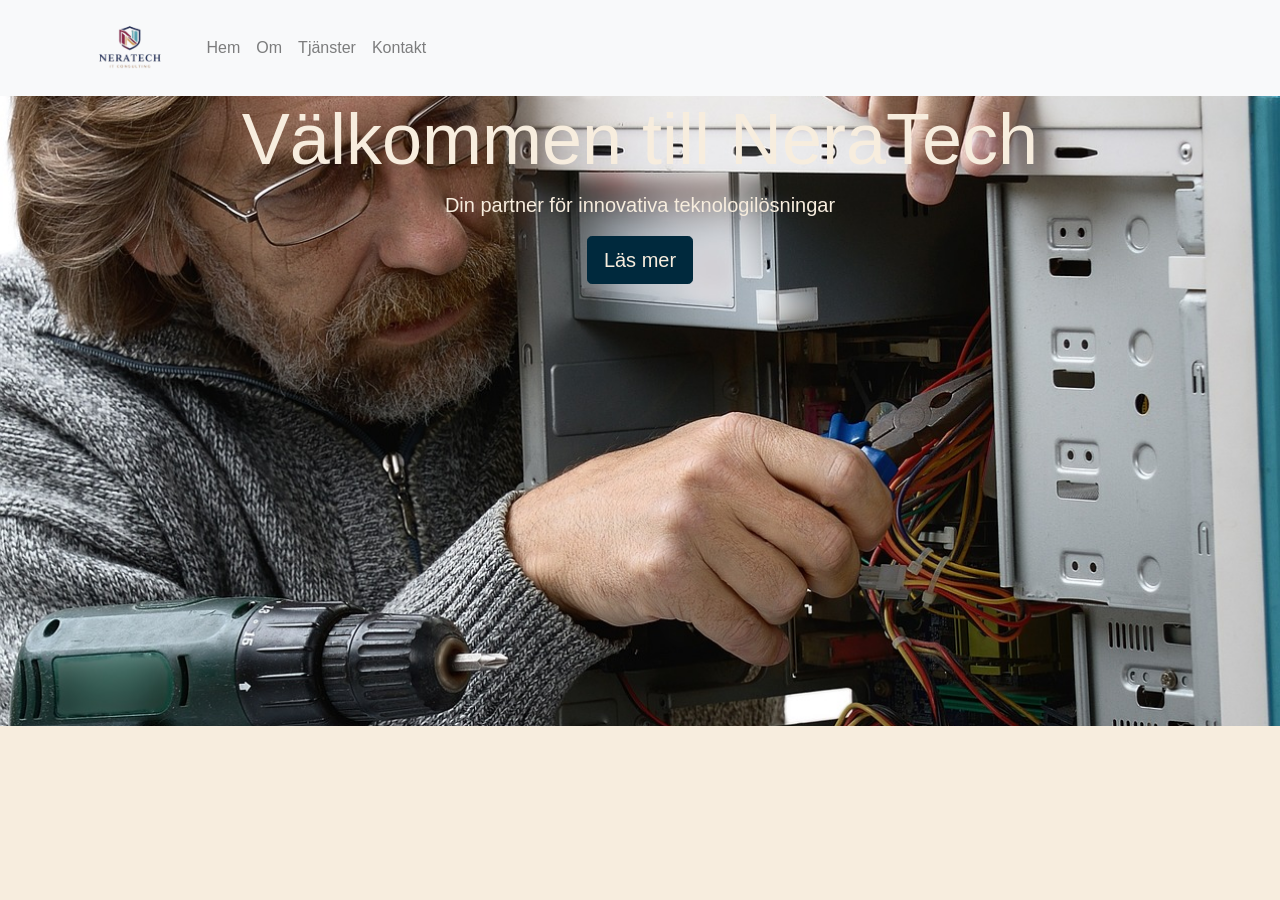
==== index.html @ 46aef8f9 "Refactor code structure for improved readability and maintainability" ====
<!DOCTYPE html>
<html lang="sv">
<head>
    <meta charset="UTF-8">
    <meta name="viewport" content="width=device-width, initial-scale=1">
    <title>NeraTech </title>

    <!-- Bootstrap CSS -->
    <link href="styles.css" rel="stylesheet">
</head>
<body>

<!-- Navbar -->
<nav class="navbar navbar-expand-lg navbar-light bg-light">
    <div class="container">
        <a class="navbar-brand" href="#"><img src="logo.png" alt="Logo" class="img-fluid" style="max-height: 70px;"></a>
        <button class="navbar-toggler" type="button" data-bs-toggle="collapse" data-bs-target="#navbarNav">
            <span class="navbar-toggler-icon"></span>
        </button>
        <div class="collapse navbar-collapse" id="navbarNav">
            <ul class="navbar-nav ms-auto">
                <li class="nav-item"><a class="nav-link" href="#">Hem</a></li>
                <li class="nav-item"><a class="nav-link" href="#">Om</a></li>
                <li class="nav-item"><a class="nav-link" href="#">Tjänster</a></li>
                <li class="nav-item"><a class="nav-link" href="#">Kontakt</a></li>
            </ul>
        </div>
    </div>
</nav>

<!-- Hero section -->


<div class="hero-section text-center"style="background: url('hero.jpg') center/cover no-repeat; height: 70vh; filter: brightness(0.);">
    <div>
        <h1 class="display-3 text-white">Välkommen till NeraTech</h1>
        <p class="lead text-white">Din partner för innovativa teknologilösningar</p>
        <a href="#" class="btn btn-primary btn-lg">Läs mer</a>
    </div>
---- styles.css ----
:root {
  --blue: #007bff;
  --indigo: #6610f2;
  --purple: #6f42c1;
  --pink: #e83e8c;
  --red: #dc3545;
  --orange: #fd7e14;
  --yellow: #ffc107;
  --green: #28a745;
  --teal: #20c997;
  --cyan: #17a2b8;
  --white: #F7EDDE;
  --gray: #6c757d;
  --gray-dark: #343a40;
  --primary: #00293D;
  --secondary: #598DB1;
  --success: #931621;
  --info: #931621;
  --warning: #931621;
  --danger: #931621;
  --light: #f8f9fa;
  --dark: #343a40;
  --breakpoint-xs: 0;
  --breakpoint-sm: 576px;
  --breakpoint-md: 768px;
  --breakpoint-lg: 992px;
  --breakpoint-xl: 1200px;
  --font-family-sans-serif: -apple-system, BlinkMacSystemFont, "Segoe UI", Roboto, "Helvetica Neue", Arial, "Noto Sans", sans-serif, "Apple Color Emoji", "Segoe UI Emoji", "Segoe UI Symbol", "Noto Color Emoji";
  --font-family-monospace: SFMono-Regular, Menlo, Monaco, Consolas, "Liberation Mono", "Courier New", monospace; }

*,
*::before,
*::after {
  box-sizing: border-box; }

html {
  font-family: sans-serif;
  line-height: 1.15;
  -webkit-text-size-adjust: 100%;
  -webkit-tap-highlight-color: rgba(0, 0, 0, 0); }

article, aside, figcaption, figure, footer, header, hgroup, main, nav, section {
  display: block; }

body {
  margin: 0;
  font-family: -apple-system, BlinkMacSystemFont, "Segoe UI", Roboto, "Helvetica Neue", Arial, "Noto Sans", sans-serif, "Apple Color Emoji", "Segoe UI Emoji", "Segoe UI Symbol", "Noto Color Emoji";
  font-size: 1rem;
  font-weight: 400;
  line-height: 1.5;
  color: #212529;
  text-align: left;
  background-color: #F7EDDE; }

[tabindex="-1"]:focus:not(:focus-visible) {
  outline: 0 !important; }

hr {
  box-sizing: content-box;
  height: 0;
  overflow: visible; }

h1, h2, h3, h4, h5, h6 {
  margin-top: 0;
  margin-bottom: 0.5rem; }

p {
  margin-top: 0;
  margin-bottom: 1rem; }

abbr[title],
abbr[data-original-title] {
  text-decoration: underline;
  text-decoration: underline dotted;
  cursor: help;
  border-bottom: 0;
  text-decoration-skip-ink: none; }

address {
  margin-bottom: 1rem;
  font-style: normal;
  line-height: inherit; }

ol,
ul,
dl {
  margin-top: 0;
  margin-bottom: 1rem; }

ol ol,
ul ul,
ol ul,
ul ol {
  margin-bottom: 0; }

dt {
  font-weight: 700; }

dd {
  margin-bottom: .5rem;
  margin-left: 0; }

blockquote {
  margin: 0 0 1rem; }

b,
strong {
  font-weight: bolder; }

small {
  font-size: 80%; }

sub,
sup {
  position: relative;
  font-size: 75%;
  line-height: 0;
  vertical-align: baseline; }

sub {
  bottom: -.25em; }

sup {
  top: -.5em; }

a {
  color: #00293D;
  text-decoration: none;
  background-color: transparent; }
  a:hover {
    color: black;
    text-decoration: underline; }

a:not([href]) {
  color: inherit;
  text-decoration: none; }
  a:not([href]):hover {
    color: inherit;
    text-decoration: none; }

pre,
code,
kbd,
samp {
  font-family: SFMono-Regular, Menlo, Monaco, Consolas, "Liberation Mono", "Courier New", monospace;
  font-size: 1em; }

pre {
  margin-top: 0;
  margin-bottom: 1rem;
  overflow: auto;
  -ms-overflow-style: scrollbar; }

figure {
  margin: 0 0 1rem; }

img {
  vertical-align: middle;
  border-style: none; }

svg {
  overflow: hidden;
  vertical-align: middle; }

table {
  border-collapse: collapse; }

caption {
  padding-top: 0.75rem;
  padding-bottom: 0.75rem;
  color: #6c757d;
  text-align: left;
  caption-side: bottom; }

th {
  text-align: inherit; }

label {
  display: inline-block;
  margin-bottom: 0.5rem; }

button {
  border-radius: 0; }

button:focus {
  outline: 1px dotted;
  outline: 5px auto -webkit-focus-ring-color; }

input,
button,
select,
optgroup,
textarea {
  margin: 0;
  font-family: inherit;
  font-size: inherit;
  line-height: inherit; }

button,
input {
  overflow: visible; }

button,
select {
  text-transform: none; }

[role="button"] {
  cursor: pointer; }

select {
  word-wrap: normal; }

button,
[type="button"],
[type="reset"],
[type="submit"] {
  -webkit-appearance: button; }

button:not(:disabled),
[type="button"]:not(:disabled),
[type="reset"]:not(:disabled),
[type="submit"]:not(:disabled) {
  cursor: pointer; }

button::-moz-focus-inner,
[type="button"]::-moz-focus-inner,
[type="reset"]::-moz-focus-inner,
[type="submit"]::-moz-focus-inner {
  padding: 0;
  border-style: none; }

input[type="radio"],
input[type="checkbox"] {
  box-sizing: border-box;
  padding: 0; }

textarea {
  overflow: auto;
  resize: vertical; }

fieldset {
  min-width: 0;
  padding: 0;
  margin: 0;
  border: 0; }

legend {
  display: block;
  width: 100%;
  max-width: 100%;
  padding: 0;
  margin-bottom: .5rem;
  font-size: 1.5rem;
  line-height: inherit;
  color: inherit;
  white-space: normal; }

progress {
  vertical-align: baseline; }

[type="number"]::-webkit-inner-spin-button,
[type="number"]::-webkit-outer-spin-button {
  height: auto; }

[type="search"] {
  outline-offset: -2px;
  -webkit-appearance: none; }

[type="search"]::-webkit-search-decoration {
  -webkit-appearance: none; }

::-webkit-file-upload-button {
  font: inherit;
  -webkit-appearance: button; }

output {
  display: inline-block; }

summary {
  display: list-item;
  cursor: pointer; }

template {
  display: none; }

[hidden] {
  display: none !important; }

h1, h2, h3, h4, h5, h6,
.h1, .h2, .h3, .h4, .h5, .h6 {
  margin-bottom: 0.5rem;
  font-weight: 500;
  line-height: 1.2; }

h1, .h1 {
  font-size: 2.5rem; }

h2, .h2 {
  font-size: 2rem; }

h3, .h3 {
  font-size: 1.75rem; }

h4, .h4 {
  font-size: 1.5rem; }

h5, .h5 {
  font-size: 1.25rem; }

h6, .h6 {
  font-size: 1rem; }

.lead {
  font-size: 1.25rem;
  font-weight: 300; }

.display-1 {
  font-size: 6rem;
  font-weight: 300;
  line-height: 1.2; }

.display-2 {
  font-size: 5.5rem;
  font-weight: 300;
  line-height: 1.2; }

.display-3 {
  font-size: 4.5rem;
  font-weight: 300;
  line-height: 1.2; }

.display-4 {
  font-size: 3.5rem;
  font-weight: 300;
  line-height: 1.2; }

hr {
  margin-top: 1rem;
  margin-bottom: 1rem;
  border: 0;
  border-top: 1px solid rgba(0, 0, 0, 0.1); }

small,
.small {
  font-size: 80%;
  font-weight: 400; }

mark,
.mark {
  padding: 0.2em;
  background-color: #fcf8e3; }

.list-unstyled {
  padding-left: 0;
  list-style: none; }

.list-inline {
  padding-left: 0;
  list-style: none; }

.list-inline-item {
  display: inline-block; }
  .list-inline-item:not(:last-child) {
    margin-right: 0.5rem; }

.initialism {
  font-size: 90%;
  text-transform: uppercase; }

.blockquote {
  margin-bottom: 1rem;
  font-size: 1.25rem; }

.blockquote-footer {
  display: block;
  font-size: 80%;
  color: #6c757d; }
  .blockquote-footer::before {
    content: "\2014\00A0"; }

.img-fluid {
  max-width: 100%;
  height: auto; }

.img-thumbnail {
  padding: 0.25rem;
  background-color: #F7EDDE;
  border: 1px solid #dee2e6;
  border-radius: 0.25rem;
  max-width: 100%;
  height: auto; }

.figure {
  display: inline-block; }

.figure-img {
  margin-bottom: 0.5rem;
  line-height: 1; }

.figure-caption {
  font-size: 90%;
  color: #6c757d; }

code {
  font-size: 87.5%;
  color: #e83e8c;
  word-wrap: break-word; }
  a > code {
    color: inherit; }

kbd {
  padding: 0.2rem 0.4rem;
  font-size: 87.5%;
  color: #F7EDDE;
  background-color: #212529;
  border-radius: 0.2rem; }
  kbd kbd {
    padding: 0;
    font-size: 100%;
    font-weight: 700; }

pre {
  display: block;
  font-size: 87.5%;
  color: #212529; }
  pre code {
    font-size: inherit;
    color: inherit;
    word-break: normal; }

.pre-scrollable {
  max-height: 340px;
  overflow-y: scroll; }

.container {
  width: 100%;
  padding-right: 15px;
  padding-left: 15px;
  margin-right: auto;
  margin-left: auto; }
  @media (min-width: 576px) {
    .container {
      max-width: 540px; } }
  @media (min-width: 768px) {
    .container {
      max-width: 720px; } }
  @media (min-width: 992px) {
    .container {
      max-width: 960px; } }
  @media (min-width: 1200px) {
    .container {
      max-width: 1140px; } }

.container-fluid, .container-sm, .container-md, .container-lg, .container-xl {
  width: 100%;
  padding-right: 15px;
  padding-left: 15px;
  margin-right: auto;
  margin-left: auto; }

@media (min-width: 576px) {
  .container, .container-sm {
    max-width: 540px; } }

@media (min-width: 768px) {
  .container, .container-sm, .container-md {
    max-width: 720px; } }

@media (min-width: 992px) {
  .container, .container-sm, .container-md, .container-lg {
    max-width: 960px; } }

@media (min-width: 1200px) {
  .container, .container-sm, .container-md, .container-lg, .container-xl {
    max-width: 1140px; } }

.row {
  display: flex;
  flex-wrap: wrap;
  margin-right: -15px;
  margin-left: -15px; }

.no-gutters {
  margin-right: 0;
  margin-left: 0; }
  .no-gutters > .col,
  .no-gutters > [class*="col-"] {
    padding-right: 0;
    padding-left: 0; }

.col-1, .col-2, .col-3, .col-4, .col-5, .col-6, .col-7, .col-8, .col-9, .col-10, .col-11, .col-12, .col,
.col-auto, .col-sm-1, .col-sm-2, .col-sm-3, .col-sm-4, .col-sm-5, .col-sm-6, .col-sm-7, .col-sm-8, .col-sm-9, .col-sm-10, .col-sm-11, .col-sm-12, .col-sm,
.col-sm-auto, .col-md-1, .col-md-2, .col-md-3, .col-md-4, .col-md-5, .col-md-6, .col-md-7, .col-md-8, .col-md-9, .col-md-10, .col-md-11, .col-md-12, .col-md,
.col-md-auto, .col-lg-1, .col-lg-2, .col-lg-3, .col-lg-4, .col-lg-5, .col-lg-6, .col-lg-7, .col-lg-8, .col-lg-9, .col-lg-10, .col-lg-11, .col-lg-12, .col-lg,
.col-lg-auto, .col-xl-1, .col-xl-2, .col-xl-3, .col-xl-4, .col-xl-5, .col-xl-6, .col-xl-7, .col-xl-8, .col-xl-9, .col-xl-10, .col-xl-11, .col-xl-12, .col-xl,
.col-xl-auto {
  position: relative;
  width: 100%;
  padding-right: 15px;
  padding-left: 15px; }

.col {
  flex-basis: 0;
  flex-grow: 1;
  min-width: 0;
  max-width: 100%; }

.row-cols-1 > * {
  flex: 0 0 100%;
  max-width: 100%; }

.row-cols-2 > * {
  flex: 0 0 50%;
  max-width: 50%; }

.row-cols-3 > * {
  flex: 0 0 33.33333%;
  max-width: 33.33333%; }

.row-cols-4 > * {
  flex: 0 0 25%;
  max-width: 25%; }

.row-cols-5 > * {
  flex: 0 0 20%;
  max-width: 20%; }

.row-cols-6 > * {
  flex: 0 0 16.66667%;
  max-width: 16.66667%; }

.col-auto {
  flex: 0 0 auto;
  width: auto;
  max-width: 100%; }

.col-1 {
  flex: 0 0 8.33333%;
  max-width: 8.33333%; }

.col-2 {
  flex: 0 0 16.66667%;
  max-width: 16.66667%; }

.col-3 {
  flex: 0 0 25%;
  max-width: 25%; }

.col-4 {
  flex: 0 0 33.33333%;
  max-width: 33.33333%; }

.col-5 {
  flex: 0 0 41.66667%;
  max-width: 41.66667%; }

.col-6 {
  flex: 0 0 50%;
  max-width: 50%; }

.col-7 {
  flex: 0 0 58.33333%;
  max-width: 58.33333%; }

.col-8 {
  flex: 0 0 66.66667%;
  max-width: 66.66667%; }

.col-9 {
  flex: 0 0 75%;
  max-width: 75%; }

.col-10 {
  flex: 0 0 83.33333%;
  max-width: 83.33333%; }

.col-11 {
  flex: 0 0 91.66667%;
  max-width: 91.66667%; }

.col-12 {
  flex: 0 0 100%;
  max-width: 100%; }

.order-first {
  order: -1; }

.order-last {
  order: 13; }

.order-0 {
  order: 0; }

.order-1 {
  order: 1; }

.order-2 {
  order: 2; }

.order-3 {
  order: 3; }

.order-4 {
  order: 4; }

.order-5 {
  order: 5; }

.order-6 {
  order: 6; }

.order-7 {
  order: 7; }

.order-8 {
  order: 8; }

.order-9 {
  order: 9; }

.order-10 {
  order: 10; }

.order-11 {
  order: 11; }

.order-12 {
  order: 12; }

.offset-1 {
  margin-left: 8.33333%; }

.offset-2 {
  margin-left: 16.66667%; }

.offset-3 {
  margin-left: 25%; }

.offset-4 {
  margin-left: 33.33333%; }

.offset-5 {
  margin-left: 41.66667%; }

.offset-6 {
  margin-left: 50%; }

.offset-7 {
  margin-left: 58.33333%; }

.offset-8 {
  margin-left: 66.66667%; }

.offset-9 {
  margin-left: 75%; }

.offset-10 {
  margin-left: 83.33333%; }

.offset-11 {
  margin-left: 91.66667%; }

@media (min-width: 576px) {
  .col-sm {
    flex-basis: 0;
    flex-grow: 1;
    min-width: 0;
    max-width: 100%; }
  .row-cols-sm-1 > * {
    flex: 0 0 100%;
    max-width: 100%; }
  .row-cols-sm-2 > * {
    flex: 0 0 50%;
    max-width: 50%; }
  .row-cols-sm-3 > * {
    flex: 0 0 33.33333%;
    max-width: 33.33333%; }
  .row-cols-sm-4 > * {
    flex: 0 0 25%;
    max-width: 25%; }
  .row-cols-sm-5 > * {
    flex: 0 0 20%;
    max-width: 20%; }
  .row-cols-sm-6 > * {
    flex: 0 0 16.66667%;
    max-width: 16.66667%; }
  .col-sm-auto {
    flex: 0 0 auto;
    width: auto;
    max-width: 100%; }
  .col-sm-1 {
    flex: 0 0 8.33333%;
    max-width: 8.33333%; }
  .col-sm-2 {
    flex: 0 0 16.66667%;
    max-width: 16.66667%; }
  .col-sm-3 {
    flex: 0 0 25%;
    max-width: 25%; }
  .col-sm-4 {
    flex: 0 0 33.33333%;
    max-width: 33.33333%; }
  .col-sm-5 {
    flex: 0 0 41.66667%;
    max-width: 41.66667%; }
  .col-sm-6 {
    flex: 0 0 50%;
    max-width: 50%; }
  .col-sm-7 {
    flex: 0 0 58.33333%;
    max-width: 58.33333%; }
  .col-sm-8 {
    flex: 0 0 66.66667%;
    max-width: 66.66667%; }
  .col-sm-9 {
    flex: 0 0 75%;
    max-width: 75%; }
  .col-sm-10 {
    flex: 0 0 83.33333%;
    max-width: 83.33333%; }
  .col-sm-11 {
    flex: 0 0 91.66667%;
    max-width: 91.66667%; }
  .col-sm-12 {
    flex: 0 0 100%;
    max-width: 100%; }
  .order-sm-first {
    order: -1; }
  .order-sm-last {
    order: 13; }
  .order-sm-0 {
    order: 0; }
  .order-sm-1 {
    order: 1; }
  .order-sm-2 {
    order: 2; }
  .order-sm-3 {
    order: 3; }
  .order-sm-4 {
    order: 4; }
  .order-sm-5 {
    order: 5; }
  .order-sm-6 {
    order: 6; }
  .order-sm-7 {
    order: 7; }
  .order-sm-8 {
    order: 8; }
  .order-sm-9 {
    order: 9; }
  .order-sm-10 {
    order: 10; }
  .order-sm-11 {
    order: 11; }
  .order-sm-12 {
    order: 12; }
  .offset-sm-0 {
    margin-left: 0; }
  .offset-sm-1 {
    margin-left: 8.33333%; }
  .offset-sm-2 {
    margin-left: 16.66667%; }
  .offset-sm-3 {
    margin-left: 25%; }
  .offset-sm-4 {
    margin-left: 33.33333%; }
  .offset-sm-5 {
    margin-left: 41.66667%; }
  .offset-sm-6 {
    margin-left: 50%; }
  .offset-sm-7 {
    margin-left: 58.33333%; }
  .offset-sm-8 {
    margin-left: 66.66667%; }
  .offset-sm-9 {
    margin-left: 75%; }
  .offset-sm-10 {
    margin-left: 83.33333%; }
  .offset-sm-11 {
    margin-left: 91.66667%; } }

@media (min-width: 768px) {
  .col-md {
    flex-basis: 0;
    flex-grow: 1;
    min-width: 0;
    max-width: 100%; }
  .row-cols-md-1 > * {
    flex: 0 0 100%;
    max-width: 100%; }
  .row-cols-md-2 > * {
    flex: 0 0 50%;
    max-width: 50%; }
  .row-cols-md-3 > * {
    flex: 0 0 33.33333%;
    max-width: 33.33333%; }
  .row-cols-md-4 > * {
    flex: 0 0 25%;
    max-width: 25%; }
  .row-cols-md-5 > * {
    flex: 0 0 20%;
    max-width: 20%; }
  .row-cols-md-6 > * {
    flex: 0 0 16.66667%;
    max-width: 16.66667%; }
  .col-md-auto {
    flex: 0 0 auto;
    width: auto;
    max-width: 100%; }
  .col-md-1 {
    flex: 0 0 8.33333%;
    max-width: 8.33333%; }
  .col-md-2 {
    flex: 0 0 16.66667%;
    max-width: 16.66667%; }
  .col-md-3 {
    flex: 0 0 25%;
    max-width: 25%; }
  .col-md-4 {
    flex: 0 0 33.33333%;
    max-width: 33.33333%; }
  .col-md-5 {
    flex: 0 0 41.66667%;
    max-width: 41.66667%; }
  .col-md-6 {
    flex: 0 0 50%;
    max-width: 50%; }
  .col-md-7 {
    flex: 0 0 58.33333%;
    max-width: 58.33333%; }
  .col-md-8 {
    flex: 0 0 66.66667%;
    max-width: 66.66667%; }
  .col-md-9 {
    flex: 0 0 75%;
    max-width: 75%; }
  .col-md-10 {
    flex: 0 0 83.33333%;
    max-width: 83.33333%; }
  .col-md-11 {
    flex: 0 0 91.66667%;
    max-width: 91.66667%; }
  .col-md-12 {
    flex: 0 0 100%;
    max-width: 100%; }
  .order-md-first {
    order: -1; }
  .order-md-last {
    order: 13; }
  .order-md-0 {
    order: 0; }
  .order-md-1 {
    order: 1; }
  .order-md-2 {
    order: 2; }
  .order-md-3 {
    order: 3; }
  .order-md-4 {
    order: 4; }
  .order-md-5 {
    order: 5; }
  .order-md-6 {
    order: 6; }
  .order-md-7 {
    order: 7; }
  .order-md-8 {
    order: 8; }
  .order-md-9 {
    order: 9; }
  .order-md-10 {
    order: 10; }
  .order-md-11 {
    order: 11; }
  .order-md-12 {
    order: 12; }
  .offset-md-0 {
    margin-left: 0; }
  .offset-md-1 {
    margin-left: 8.33333%; }
  .offset-md-2 {
    margin-left: 16.66667%; }
  .offset-md-3 {
    margin-left: 25%; }
  .offset-md-4 {
    margin-left: 33.33333%; }
  .offset-md-5 {
    margin-left: 41.66667%; }
  .offset-md-6 {
    margin-left: 50%; }
  .offset-md-7 {
    margin-left: 58.33333%; }
  .offset-md-8 {
    margin-left: 66.66667%; }
  .offset-md-9 {
    margin-left: 75%; }
  .offset-md-10 {
    margin-left: 83.33333%; }
  .offset-md-11 {
    margin-left: 91.66667%; } }

@media (min-width: 992px) {
  .col-lg {
    flex-basis: 0;
    flex-grow: 1;
    min-width: 0;
    max-width: 100%; }
  .row-cols-lg-1 > * {
    flex: 0 0 100%;
    max-width: 100%; }
  .row-cols-lg-2 > * {
    flex: 0 0 50%;
    max-width: 50%; }
  .row-cols-lg-3 > * {
    flex: 0 0 33.33333%;
    max-width: 33.33333%; }
  .row-cols-lg-4 > * {
    flex: 0 0 25%;
    max-width: 25%; }
  .row-cols-lg-5 > * {
    flex: 0 0 20%;
    max-width: 20%; }
  .row-cols-lg-6 > * {
    flex: 0 0 16.66667%;
    max-width: 16.66667%; }
  .col-lg-auto {
    flex: 0 0 auto;
    width: auto;
    max-width: 100%; }
  .col-lg-1 {
    flex: 0 0 8.33333%;
    max-width: 8.33333%; }
  .col-lg-2 {
    flex: 0 0 16.66667%;
    max-width: 16.66667%; }
  .col-lg-3 {
    flex: 0 0 25%;
    max-width: 25%; }
  .col-lg-4 {
    flex: 0 0 33.33333%;
    max-width: 33.33333%; }
  .col-lg-5 {
    flex: 0 0 41.66667%;
    max-width: 41.66667%; }
  .col-lg-6 {
    flex: 0 0 50%;
    max-width: 50%; }
  .col-lg-7 {
    flex: 0 0 58.33333%;
    max-width: 58.33333%; }
  .col-lg-8 {
    flex: 0 0 66.66667%;
    max-width: 66.66667%; }
  .col-lg-9 {
    flex: 0 0 75%;
    max-width: 75%; }
  .col-lg-10 {
    flex: 0 0 83.33333%;
    max-width: 83.33333%; }
  .col-lg-11 {
    flex: 0 0 91.66667%;
    max-width: 91.66667%; }
  .col-lg-12 {
    flex: 0 0 100%;
    max-width: 100%; }
  .order-lg-first {
    order: -1; }
  .order-lg-last {
    order: 13; }
  .order-lg-0 {
    order: 0; }
  .order-lg-1 {
    order: 1; }
  .order-lg-2 {
    order: 2; }
  .order-lg-3 {
    order: 3; }
  .order-lg-4 {
    order: 4; }
  .order-lg-5 {
    order: 5; }
  .order-lg-6 {
    order: 6; }
  .order-lg-7 {
    order: 7; }
  .order-lg-8 {
    order: 8; }
  .order-lg-9 {
    order: 9; }
  .order-lg-10 {
    order: 10; }
  .order-lg-11 {
    order: 11; }
  .order-lg-12 {
    order: 12; }
  .offset-lg-0 {
    margin-left: 0; }
  .offset-lg-1 {
    margin-left: 8.33333%; }
  .offset-lg-2 {
    margin-left: 16.66667%; }
  .offset-lg-3 {
    margin-left: 25%; }
  .offset-lg-4 {
    margin-left: 33.33333%; }
  .offset-lg-5 {
    margin-left: 41.66667%; }
  .offset-lg-6 {
    margin-left: 50%; }
  .offset-lg-7 {
    margin-left: 58.33333%; }
  .offset-lg-8 {
    margin-left: 66.66667%; }
  .offset-lg-9 {
    margin-left: 75%; }
  .offset-lg-10 {
    margin-left: 83.33333%; }
  .offset-lg-11 {
    margin-left: 91.66667%; } }

@media (min-width: 1200px) {
  .col-xl {
    flex-basis: 0;
    flex-grow: 1;
    min-width: 0;
    max-width: 100%; }
  .row-cols-xl-1 > * {
    flex: 0 0 100%;
    max-width: 100%; }
  .row-cols-xl-2 > * {
    flex: 0 0 50%;
    max-width: 50%; }
  .row-cols-xl-3 > * {
    flex: 0 0 33.33333%;
    max-width: 33.33333%; }
  .row-cols-xl-4 > * {
    flex: 0 0 25%;
    max-width: 25%; }
  .row-cols-xl-5 > * {
    flex: 0 0 20%;
    max-width: 20%; }
  .row-cols-xl-6 > * {
    flex: 0 0 16.66667%;
    max-width: 16.66667%; }
  .col-xl-auto {
    flex: 0 0 auto;
    width: auto;
    max-width: 100%; }
  .col-xl-1 {
    flex: 0 0 8.33333%;
    max-width: 8.33333%; }
  .col-xl-2 {
    flex: 0 0 16.66667%;
    max-width: 16.66667%; }
  .col-xl-3 {
    flex: 0 0 25%;
    max-width: 25%; }
  .col-xl-4 {
    flex: 0 0 33.33333%;
    max-width: 33.33333%; }
  .col-xl-5 {
    flex: 0 0 41.66667%;
    max-width: 41.66667%; }
  .col-xl-6 {
    flex: 0 0 50%;
    max-width: 50%; }
  .col-xl-7 {
    flex: 0 0 58.33333%;
    max-width: 58.33333%; }
  .col-xl-8 {
    flex: 0 0 66.66667%;
    max-width: 66.66667%; }
  .col-xl-9 {
    flex: 0 0 75%;
    max-width: 75%; }
  .col-xl-10 {
    flex: 0 0 83.33333%;
    max-width: 83.33333%; }
  .col-xl-11 {
    flex: 0 0 91.66667%;
    max-width: 91.66667%; }
  .col-xl-12 {
    flex: 0 0 100%;
    max-width: 100%; }
  .order-xl-first {
    order: -1; }
  .order-xl-last {
    order: 13; }
  .order-xl-0 {
    order: 0; }
  .order-xl-1 {
    order: 1; }
  .order-xl-2 {
    order: 2; }
  .order-xl-3 {
    order: 3; }
  .order-xl-4 {
    order: 4; }
  .order-xl-5 {
    order: 5; }
  .order-xl-6 {
    order: 6; }
  .order-xl-7 {
    order: 7; }
  .order-xl-8 {
    order: 8; }
  .order-xl-9 {
    order: 9; }
  .order-xl-10 {
    order: 10; }
  .order-xl-11 {
    order: 11; }
  .order-xl-12 {
    order: 12; }
  .offset-xl-0 {
    margin-left: 0; }
  .offset-xl-1 {
    margin-left: 8.33333%; }
  .offset-xl-2 {
    margin-left: 16.66667%; }
  .offset-xl-3 {
    margin-left: 25%; }
  .offset-xl-4 {
    margin-left: 33.33333%; }
  .offset-xl-5 {
    margin-left: 41.66667%; }
  .offset-xl-6 {
    margin-left: 50%; }
  .offset-xl-7 {
    margin-left: 58.33333%; }
  .offset-xl-8 {
    margin-left: 66.66667%; }
  .offset-xl-9 {
    margin-left: 75%; }
  .offset-xl-10 {
    margin-left: 83.33333%; }
  .offset-xl-11 {
    margin-left: 91.66667%; } }

.table {
  width: 100%;
  margin-bottom: 1rem;
  color: #212529; }
  .table th,
  .table td {
    padding: 0.75rem;
    vertical-align: top;
    border-top: 1px solid #dee2e6; }
  .table thead th {
    vertical-align: bottom;
    border-bottom: 2px solid #dee2e6; }
  .table tbody + tbody {
    border-top: 2px solid #dee2e6; }

.table-sm th,
.table-sm td {
  padding: 0.3rem; }

.table-bordered {
  border: 1px solid #dee2e6; }
  .table-bordered th,
  .table-bordered td {
    border: 1px solid #dee2e6; }
  .table-bordered thead th,
  .table-bordered thead td {
    border-bottom-width: 2px; }

.table-borderless th,
.table-borderless td,
.table-borderless thead th,
.table-borderless tbody + tbody {
  border: 0; }

.table-striped tbody tr:nth-of-type(odd) {
  background-color: rgba(0, 0, 0, 0.05); }

.table-hover tbody tr:hover {
  color: #212529;
  background-color: rgba(0, 0, 0, 0.075); }

.table-primary,
.table-primary > th,
.table-primary > td {
  background-color: #b2b6b1; }

.table-primary th,
.table-primary td,
.table-primary thead th,
.table-primary tbody + tbody {
  border-color: #77878a; }

.table-hover .table-primary:hover {
  background-color: #a5aaa4; }
  .table-hover .table-primary:hover > td,
  .table-hover .table-primary:hover > th {
    background-color: #a5aaa4; }

.table-secondary,
.table-secondary > th,
.table-secondary > td {
  background-color: #cbd2d1; }

.table-secondary th,
.table-secondary td,
.table-secondary thead th,
.table-secondary tbody + tbody {
  border-color: #a5bbc7; }

.table-hover .table-secondary:hover {
  background-color: #bdc6c5; }
  .table-hover .table-secondary:hover > td,
  .table-hover .table-secondary:hover > th {
    background-color: #bdc6c5; }

.table-success,
.table-success > th,
.table-success > td {
  background-color: #dbb1a9; }

.table-success th,
.table-success td,
.table-success thead th,
.table-success tbody + tbody {
  border-color: #c37d7c; }

.table-hover .table-success:hover {
  background-color: #d3a197; }
  .table-hover .table-success:hover > td,
  .table-hover .table-success:hover > th {
    background-color: #d3a197; }

.table-info,
.table-info > th,
.table-info > td {
  background-color: #dbb1a9; }

.table-info th,
.table-info td,
.table-info thead th,
.table-info tbody + tbody {
  border-color: #c37d7c; }

.table-hover .table-info:hover {
  background-color: #d3a197; }
  .table-hover .table-info:hover > td,
  .table-hover .table-info:hover > th {
    background-color: #d3a197; }

.table-warning,
.table-warning > th,
.table-warning > td {
  background-color: #dbb1a9; }

.table-warning th,
.table-warning td,
.table-warning thead th,
.table-warning tbody + tbody {
  border-color: #c37d7c; }

.table-hover .table-warning:hover {
  background-color: #d3a197; }
  .table-hover .table-warning:hover > td,
  .table-hover .table-warning:hover > th {
    background-color: #d3a197; }

.table-danger,
.table-danger > th,
.table-danger > td {
  background-color: #dbb1a9; }

.table-danger th,
.table-danger td,
.table-danger thead th,
.table-danger tbody + tbody {
  border-color: #c37d7c; }

.table-hover .table-danger:hover {
  background-color: #d3a197; }
  .table-hover .table-danger:hover > td,
  .table-hover .table-danger:hover > th {
    background-color: #d3a197; }

.table-light,
.table-light > th,
.table-light > td {
  background-color: #f7f0e6; }

.table-light th,
.table-light td,
.table-light thead th,
.table-light tbody + tbody {
  border-color: #f8f3ed; }

.table-hover .table-light:hover {
  background-color: #f1e4d3; }
  .table-hover .table-light:hover > td,
  .table-hover .table-light:hover > th {
    background-color: #f1e4d3; }

.table-dark,
.table-dark > th,
.table-dark > td {
  background-color: #c0bbb2; }

.table-dark th,
.table-dark td,
.table-dark thead th,
.table-dark tbody + tbody {
  border-color: #92908c; }

.table-hover .table-dark:hover {
  background-color: #b5afa4; }
  .table-hover .table-dark:hover > td,
  .table-hover .table-dark:hover > th {
    background-color: #b5afa4; }

.table-active,
.table-active > th,
.table-active > td {
  background-color: rgba(0, 0, 0, 0.075); }

.table-hover .table-active:hover {
  background-color: rgba(0, 0, 0, 0.075); }
  .table-hover .table-active:hover > td,
  .table-hover .table-active:hover > th {
    background-color: rgba(0, 0, 0, 0.075); }

.table .thead-dark th {
  color: #F7EDDE;
  background-color: #343a40;
  border-color: #454d55; }

.table .thead-light th {
  color: #495057;
  background-color: #e9ecef;
  border-color: #dee2e6; }

.table-dark {
  color: #F7EDDE;
  background-color: #343a40; }
  .table-dark th,
  .table-dark td,
  .table-dark thead th {
    border-color: #454d55; }
  .table-dark.table-bordered {
    border: 0; }
  .table-dark.table-striped tbody tr:nth-of-type(odd) {
    background-color: rgba(247, 237, 222, 0.05); }
  .table-dark.table-hover tbody tr:hover {
    color: #F7EDDE;
    background-color: rgba(247, 237, 222, 0.075); }

@media (max-width: 575.98px) {
  .table-responsive-sm {
    display: block;
    width: 100%;
    overflow-x: auto;
    -webkit-overflow-scrolling: touch; }
    .table-responsive-sm > .table-bordered {
      border: 0; } }

@media (max-width: 767.98px) {
  .table-responsive-md {
    display: block;
    width: 100%;
    overflow-x: auto;
    -webkit-overflow-scrolling: touch; }
    .table-responsive-md > .table-bordered {
      border: 0; } }

@media (max-width: 991.98px) {
  .table-responsive-lg {
    display: block;
    width: 100%;
    overflow-x: auto;
    -webkit-overflow-scrolling: touch; }
    .table-responsive-lg > .table-bordered {
      border: 0; } }

@media (max-width: 1199.98px) {
  .table-responsive-xl {
    display: block;
    width: 100%;
    overflow-x: auto;
    -webkit-overflow-scrolling: touch; }
    .table-responsive-xl > .table-bordered {
      border: 0; } }

.table-responsive {
  display: block;
  width: 100%;
  overflow-x: auto;
  -webkit-overflow-scrolling: touch; }
  .table-responsive > .table-bordered {
    border: 0; }

.form-control {
  display: block;
  width: 100%;
  height: calc(1.5em + 0.75rem + 2px);
  padding: 0.375rem 0.75rem;
  font-size: 1rem;
  font-weight: 400;
  line-height: 1.5;
  color: #495057;
  background-color: #F7EDDE;
  background-clip: padding-box;
  border: 1px solid #ced4da;
  border-radius: 0.25rem;
  transition: border-color 0.15s ease-in-out, box-shadow 0.15s ease-in-out; }
  @media (prefers-reduced-motion: reduce) {
    .form-control {
      transition: none; } }
  .form-control::-ms-expand {
    background-color: transparent;
    border: 0; }
  .form-control:-moz-focusring {
    color: transparent;
    text-shadow: 0 0 0 #495057; }
  .form-control:focus {
    color: #495057;
    background-color: #F7EDDE;
    border-color: #007fbd;
    outline: 0;
    box-shadow: 0 0 0 0.2rem rgba(0, 41, 61, 0.25); }
  .form-control::placeholder {
    color: #6c757d;
    opacity: 1; }
  .form-control:disabled, .form-control[readonly] {
    background-color: #e9ecef;
    opacity: 1; }

input[type="date"].form-control,
input[type="time"].form-control,
input[type="datetime-local"].form-control,
input[type="month"].form-control {
  appearance: none; }

select.form-control:focus::-ms-value {
  color: #495057;
  background-color: #F7EDDE; }

.form-control-file,
.form-control-range {
  display: block;
  width: 100%; }

.col-form-label {
  padding-top: calc(0.375rem + 1px);
  padding-bottom: calc(0.375rem + 1px);
  margin-bottom: 0;
  font-size: inherit;
  line-height: 1.5; }

.col-form-label-lg {
  padding-top: calc(0.5rem + 1px);
  padding-bottom: calc(0.5rem + 1px);
  font-size: 1.25rem;
  line-height: 1.5; }

.col-form-label-sm {
  padding-top: calc(0.25rem + 1px);
  padding-bottom: calc(0.25rem + 1px);
  font-size: 0.875rem;
  line-height: 1.5; }

.form-control-plaintext {
  display: block;
  width: 100%;
  padding: 0.375rem 0;
  margin-bottom: 0;
  font-size: 1rem;
  line-height: 1.5;
  color: #212529;
  background-color: transparent;
  border: solid transparent;
  border-width: 1px 0; }
  .form-control-plaintext.form-control-sm, .form-control-plaintext.form-control-lg {
    padding-right: 0;
    padding-left: 0; }

.form-control-sm {
  height: calc(1.5em + 0.5rem + 2px);
  padding: 0.25rem 0.5rem;
  font-size: 0.875rem;
  line-height: 1.5;
  border-radius: 0.2rem; }

.form-control-lg {
  height: calc(1.5em + 1rem + 2px);
  padding: 0.5rem 1rem;
  font-size: 1.25rem;
  line-height: 1.5;
  border-radius: 0.3rem; }

select.form-control[size], select.form-control[multiple] {
  height: auto; }

textarea.form-control {
  height: auto; }

.form-group {
  margin-bottom: 1rem; }

.form-text {
  display: block;
  margin-top: 0.25rem; }

.form-row {
  display: flex;
  flex-wrap: wrap;
  margin-right: -5px;
  margin-left: -5px; }
  .form-row > .col,
  .form-row > [class*="col-"] {
    padding-right: 5px;
    padding-left: 5px; }

.form-check {
  position: relative;
  display: block;
  padding-left: 1.25rem; }

.form-check-input {
  position: absolute;
  margin-top: 0.3rem;
  margin-left: -1.25rem; }
  .form-check-input[disabled] ~ .form-check-label,
  .form-check-input:disabled ~ .form-check-label {
    color: #6c757d; }

.form-check-label {
  margin-bottom: 0; }

.form-check-inline {
  display: inline-flex;
  align-items: center;
  padding-left: 0;
  margin-right: 0.75rem; }
  .form-check-inline .form-check-input {
    position: static;
    margin-top: 0;
    margin-right: 0.3125rem;
    margin-left: 0; }

.valid-feedback {
  display: none;
  width: 100%;
  margin-top: 0.25rem;
  font-size: 80%;
  color: #931621; }

.valid-tooltip {
  position: absolute;
  top: 100%;
  z-index: 5;
  display: none;
  max-width: 100%;
  padding: 0.25rem 0.5rem;
  margin-top: .1rem;
  font-size: 0.875rem;
  line-height: 1.5;
  color: #F7EDDE;
  background-color: rgba(147, 22, 33, 0.9);
  border-radius: 0.25rem; }

.was-validated :valid ~ .valid-feedback,
.was-validated :valid ~ .valid-tooltip,
.is-valid ~ .valid-feedback,
.is-valid ~ .valid-tooltip {
  display: block; }

.was-validated .form-control:valid, .form-control.is-valid {
  border-color: #931621;
  padding-right: calc(1.5em + 0.75rem);
  background-image: url("data:image/svg+xml,%3csvg xmlns='http://www.w3.org/2000/svg' width='8' height='8' viewBox='0 0 8 8'%3e%3cpath fill='%23931621' d='M2.3 6.73L.6 4.53c-.4-1.04.46-1.4 1.1-.8l1.1 1.4 3.4-3.8c.6-.63 1.6-.27 1.2.7l-4 4.6c-.43.5-.8.4-1.1.1z'/%3e%3c/svg%3e");
  background-repeat: no-repeat;
  background-position: right calc(0.375em + 0.1875rem) center;
  background-size: calc(0.75em + 0.375rem) calc(0.75em + 0.375rem); }
  .was-validated .form-control:valid:focus, .form-control.is-valid:focus {
    border-color: #931621;
    box-shadow: 0 0 0 0.2rem rgba(147, 22, 33, 0.25); }

.was-validated textarea.form-control:valid, textarea.form-control.is-valid {
  padding-right: calc(1.5em + 0.75rem);
  background-position: top calc(0.375em + 0.1875rem) right calc(0.375em + 0.1875rem); }

.was-validated .custom-select:valid, .custom-select.is-valid {
  border-color: #931621;
  padding-right: calc(0.75em + 2.3125rem);
  background: url("data:image/svg+xml,%3csvg xmlns='http://www.w3.org/2000/svg' width='4' height='5' viewBox='0 0 4 5'%3e%3cpath fill='%23343a40' d='M2 0L0 2h4zm0 5L0 3h4z'/%3e%3c/svg%3e") no-repeat right 0.75rem center/8px 10px, url("data:image/svg+xml,%3csvg xmlns='http://www.w3.org/2000/svg' width='8' height='8' viewBox='0 0 8 8'%3e%3cpath fill='%23931621' d='M2.3 6.73L.6 4.53c-.4-1.04.46-1.4 1.1-.8l1.1 1.4 3.4-3.8c.6-.63 1.6-.27 1.2.7l-4 4.6c-.43.5-.8.4-1.1.1z'/%3e%3c/svg%3e") #F7EDDE no-repeat center right 1.75rem/calc(0.75em + 0.375rem) calc(0.75em + 0.375rem); }
  .was-validated .custom-select:valid:focus, .custom-select.is-valid:focus {
    border-color: #931621;
    box-shadow: 0 0 0 0.2rem rgba(147, 22, 33, 0.25); }

.was-validated .form-check-input:valid ~ .form-check-label, .form-check-input.is-valid ~ .form-check-label {
  color: #931621; }

.was-validated .form-check-input:valid ~ .valid-feedback,
.was-validated .form-check-input:valid ~ .valid-tooltip, .form-check-input.is-valid ~ .valid-feedback,
.form-check-input.is-valid ~ .valid-tooltip {
  display: block; }

.was-validated .custom-control-input:valid ~ .custom-control-label, .custom-control-input.is-valid ~ .custom-control-label {
  color: #931621; }
  .was-validated .custom-control-input:valid ~ .custom-control-label::before, .custom-control-input.is-valid ~ .custom-control-label::before {
    border-color: #931621; }

.was-validated .custom-control-input:valid:checked ~ .custom-control-label::before, .custom-control-input.is-valid:checked ~ .custom-control-label::before {
  border-color: #bf1d2b;
  background-color: #bf1d2b; }

.was-validated .custom-control-input:valid:focus ~ .custom-control-label::before, .custom-control-input.is-valid:focus ~ .custom-control-label::before {
  box-shadow: 0 0 0 0.2rem rgba(147, 22, 33, 0.25); }

.was-validated .custom-control-input:valid:focus:not(:checked) ~ .custom-control-label::before, .custom-control-input.is-valid:focus:not(:checked) ~ .custom-control-label::before {
  border-color: #931621; }

.was-validated .custom-file-input:valid ~ .custom-file-label, .custom-file-input.is-valid ~ .custom-file-label {
  border-color: #931621; }

.was-validated .custom-file-input:valid:focus ~ .custom-file-label, .custom-file-input.is-valid:focus ~ .custom-file-label {
  border-color: #931621;
  box-shadow: 0 0 0 0.2rem rgba(147, 22, 33, 0.25); }

.invalid-feedback {
  display: none;
  width: 100%;
  margin-top: 0.25rem;
  font-size: 80%;
  color: #931621; }

.invalid-tooltip {
  position: absolute;
  top: 100%;
  z-index: 5;
  display: none;
  max-width: 100%;
  padding: 0.25rem 0.5rem;
  margin-top: .1rem;
  font-size: 0.875rem;
  line-height: 1.5;
  color: #F7EDDE;
  background-color: rgba(147, 22, 33, 0.9);
  border-radius: 0.25rem; }

.was-validated :invalid ~ .invalid-feedback,
.was-validated :invalid ~ .invalid-tooltip,
.is-invalid ~ .invalid-feedback,
.is-invalid ~ .invalid-tooltip {
  display: block; }

.was-validated .form-control:invalid, .form-control.is-invalid {
  border-color: #931621;
  padding-right: calc(1.5em + 0.75rem);
  background-image: url("data:image/svg+xml,%3csvg xmlns='http://www.w3.org/2000/svg' width='12' height='12' fill='none' stroke='%23931621' viewBox='0 0 12 12'%3e%3ccircle cx='6' cy='6' r='4.5'/%3e%3cpath stroke-linejoin='round' d='M5.8 3.6h.4L6 6.5z'/%3e%3ccircle cx='6' cy='8.2' r='.6' fill='%23931621' stroke='none'/%3e%3c/svg%3e");
  background-repeat: no-repeat;
  background-position: right calc(0.375em + 0.1875rem) center;
  background-size: calc(0.75em + 0.375rem) calc(0.75em + 0.375rem); }
  .was-validated .form-control:invalid:focus, .form-control.is-invalid:focus {
    border-color: #931621;
    box-shadow: 0 0 0 0.2rem rgba(147, 22, 33, 0.25); }

.was-validated textarea.form-control:invalid, textarea.form-control.is-invalid {
  padding-right: calc(1.5em + 0.75rem);
  background-position: top calc(0.375em + 0.1875rem) right calc(0.375em + 0.1875rem); }

.was-validated .custom-select:invalid, .custom-select.is-invalid {
  border-color: #931621;
  padding-right: calc(0.75em + 2.3125rem);
  background: url("data:image/svg+xml,%3csvg xmlns='http://www.w3.org/2000/svg' width='4' height='5' viewBox='0 0 4 5'%3e%3cpath fill='%23343a40' d='M2 0L0 2h4zm0 5L0 3h4z'/%3e%3c/svg%3e") no-repeat right 0.75rem center/8px 10px, url("data:image/svg+xml,%3csvg xmlns='http://www.w3.org/2000/svg' width='12' height='12' fill='none' stroke='%23931621' viewBox='0 0 12 12'%3e%3ccircle cx='6' cy='6' r='4.5'/%3e%3cpath stroke-linejoin='round' d='M5.8 3.6h.4L6 6.5z'/%3e%3ccircle cx='6' cy='8.2' r='.6' fill='%23931621' stroke='none'/%3e%3c/svg%3e") #F7EDDE no-repeat center right 1.75rem/calc(0.75em + 0.375rem) calc(0.75em + 0.375rem); }
  .was-validated .custom-select:invalid:focus, .custom-select.is-invalid:focus {
    border-color: #931621;
    box-shadow: 0 0 0 0.2rem rgba(147, 22, 33, 0.25); }

.was-validated .form-check-input:invalid ~ .form-check-label, .form-check-input.is-invalid ~ .form-check-label {
  color: #931621; }

.was-validated .form-check-input:invalid ~ .invalid-feedback,
.was-validated .form-check-input:invalid ~ .invalid-tooltip, .form-check-input.is-invalid ~ .invalid-feedback,
.form-check-input.is-invalid ~ .invalid-tooltip {
  display: block; }

.was-validated .custom-control-input:invalid ~ .custom-control-label, .custom-control-input.is-invalid ~ .custom-control-label {
  color: #931621; }
  .was-validated .custom-control-input:invalid ~ .custom-control-label::before, .custom-control-input.is-invalid ~ .custom-control-label::before {
    border-color: #931621; }

.was-validated .custom-control-input:invalid:checked ~ .custom-control-label::before, .custom-control-input.is-invalid:checked ~ .custom-control-label::before {
  border-color: #bf1d2b;
  background-color: #bf1d2b; }

.was-validated .custom-control-input:invalid:focus ~ .custom-control-label::before, .custom-control-input.is-invalid:focus ~ .custom-control-label::before {
  box-shadow: 0 0 0 0.2rem rgba(147, 22, 33, 0.25); }

.was-validated .custom-control-input:invalid:focus:not(:checked) ~ .custom-control-label::before, .custom-control-input.is-invalid:focus:not(:checked) ~ .custom-control-label::before {
  border-color: #931621; }

.was-validated .custom-file-input:invalid ~ .custom-file-label, .custom-file-input.is-invalid ~ .custom-file-label {
  border-color: #931621; }

.was-validated .custom-file-input:invalid:focus ~ .custom-file-label, .custom-file-input.is-invalid:focus ~ .custom-file-label {
  border-color: #931621;
  box-shadow: 0 0 0 0.2rem rgba(147, 22, 33, 0.25); }

.form-inline {
  display: flex;
  flex-flow: row wrap;
  align-items: center; }
  .form-inline .form-check {
    width: 100%; }
  @media (min-width: 576px) {
    .form-inline label {
      display: flex;
      align-items: center;
      justify-content: center;
      margin-bottom: 0; }
    .form-inline .form-group {
      display: flex;
      flex: 0 0 auto;
      flex-flow: row wrap;
      align-items: center;
      margin-bottom: 0; }
    .form-inline .form-control {
      display: inline-block;
      width: auto;
      vertical-align: middle; }
    .form-inline .form-control-plaintext {
      display: inline-block; }
    .form-inline .input-group,
    .form-inline .custom-select {
      width: auto; }
    .form-inline .form-check {
      display: flex;
      align-items: center;
      justify-content: center;
      width: auto;
      padding-left: 0; }
    .form-inline .form-check-input {
      position: relative;
      flex-shrink: 0;
      margin-top: 0;
      margin-right: 0.25rem;
      margin-left: 0; }
    .form-inline .custom-control {
      align-items: center;
      justify-content: center; }
    .form-inline .custom-control-label {
      margin-bottom: 0; } }

.btn {
  display: inline-block;
  font-weight: 400;
  color: #212529;
  text-align: center;
  vertical-align: middle;
  user-select: none;
  background-color: transparent;
  border: 1px solid transparent;
  padding: 0.375rem 0.75rem;
  font-size: 1rem;
  line-height: 1.5;
  border-radius: 0.25rem;
  transition: color 0.15s ease-in-out, background-color 0.15s ease-in-out, border-color 0.15s ease-in-out, box-shadow 0.15s ease-in-out; }
  @media (prefers-reduced-motion: reduce) {
    .btn {
      transition: none; } }
  .btn:hover {
    color: #212529;
    text-decoration: none; }
  .btn:focus, .btn.focus {
    outline: 0;
    box-shadow: 0 0 0 0.2rem rgba(0, 41, 61, 0.25); }
  .btn.disabled, .btn:disabled {
    opacity: 0.65; }
  .btn:not(:disabled):not(.disabled) {
    cursor: pointer; }

a.btn.disabled,
fieldset:disabled a.btn {
  pointer-events: none; }

.btn-primary {
  color: #F7EDDE;
  background-color: #00293D;
  border-color: #00293D; }
  .btn-primary:hover {
    color: #F7EDDE;
    background-color: #000f17;
    border-color: #00070a; }
  .btn-primary:focus, .btn-primary.focus {
    color: #F7EDDE;
    background-color: #000f17;
    border-color: #00070a;
    box-shadow: 0 0 0 0.2rem rgba(37, 70, 85, 0.5); }
  .btn-primary.disabled, .btn-primary:disabled {
    color: #F7EDDE;
    background-color: #00293D;
    border-color: #00293D; }
  .btn-primary:not(:disabled):not(.disabled):active, .btn-primary:not(:disabled):not(.disabled).active,
  .show > .btn-primary.dropdown-toggle {
    color: #F7EDDE;
    background-color: #00070a;
    border-color: black; }
    .btn-primary:not(:disabled):not(.disabled):active:focus, .btn-primary:not(:disabled):not(.disabled).active:focus,
    .show > .btn-primary.dropdown-toggle:focus {
      box-shadow: 0 0 0 0.2rem rgba(37, 70, 85, 0.5); }

.btn-secondary {
  color: #F7EDDE;
  background-color: #598DB1;
  border-color: #598DB1; }
  .btn-secondary:hover {
    color: #F7EDDE;
    background-color: #49799b;
    border-color: #457392; }
  .btn-secondary:focus, .btn-secondary.focus {
    color: #F7EDDE;
    background-color: #49799b;
    border-color: #457392;
    box-shadow: 0 0 0 0.2rem rgba(113, 155, 184, 0.5); }
  .btn-secondary.disabled, .btn-secondary:disabled {
    color: #F7EDDE;
    background-color: #598DB1;
    border-color: #598DB1; }
  .btn-secondary:not(:disabled):not(.disabled):active, .btn-secondary:not(:disabled):not(.disabled).active,
  .show > .btn-secondary.dropdown-toggle {
    color: #F7EDDE;
    background-color: #457392;
    border-color: #416c8a; }
    .btn-secondary:not(:disabled):not(.disabled):active:focus, .btn-secondary:not(:disabled):not(.disabled).active:focus,
    .show > .btn-secondary.dropdown-toggle:focus {
      box-shadow: 0 0 0 0.2rem rgba(113, 155, 184, 0.5); }

.btn-success {
  color: #F7EDDE;
  background-color: #931621;
  border-color: #931621; }
  .btn-success:hover {
    color: #F7EDDE;
    background-color: #72111a;
    border-color: #670f17; }
  .btn-success:focus, .btn-success.focus {
    color: #F7EDDE;
    background-color: #72111a;
    border-color: #670f17;
    box-shadow: 0 0 0 0.2rem rgba(162, 54, 61, 0.5); }
  .btn-success.disabled, .btn-success:disabled {
    color: #F7EDDE;
    background-color: #931621;
    border-color: #931621; }
  .btn-success:not(:disabled):not(.disabled):active, .btn-success:not(:disabled):not(.disabled).active,
  .show > .btn-success.dropdown-toggle {
    color: #F7EDDE;
    background-color: #670f17;
    border-color: #5c0e15; }
    .btn-success:not(:disabled):not(.disabled):active:focus, .btn-success:not(:disabled):not(.disabled).active:focus,
    .show > .btn-success.dropdown-toggle:focus {
      box-shadow: 0 0 0 0.2rem rgba(162, 54, 61, 0.5); }

.btn-info {
  color: #F7EDDE;
  background-color: #931621;
  border-color: #931621; }
  .btn-info:hover {
    color: #F7EDDE;
    background-color: #72111a;
    border-color: #670f17; }
  .btn-info:focus, .btn-info.focus {
    color: #F7EDDE;
    background-color: #72111a;
    border-color: #670f17;
    box-shadow: 0 0 0 0.2rem rgba(162, 54, 61, 0.5); }
  .btn-info.disabled, .btn-info:disabled {
    color: #F7EDDE;
    background-color: #931621;
    border-color: #931621; }
  .btn-info:not(:disabled):not(.disabled):active, .btn-info:not(:disabled):not(.disabled).active,
  .show > .btn-info.dropdown-toggle {
    color: #F7EDDE;
    background-color: #670f17;
    border-color: #5c0e15; }
    .btn-info:not(:disabled):not(.disabled):active:focus, .btn-info:not(:disabled):not(.disabled).active:focus,
    .show > .btn-info.dropdown-toggle:focus {
      box-shadow: 0 0 0 0.2rem rgba(162, 54, 61, 0.5); }

.btn-warning {
  color: #F7EDDE;
  background-color: #931621;
  border-color: #931621; }
  .btn-warning:hover {
    color: #F7EDDE;
    background-color: #72111a;
    border-color: #670f17; }
  .btn-warning:focus, .btn-warning.focus {
    color: #F7EDDE;
    background-color: #72111a;
    border-color: #670f17;
    box-shadow: 0 0 0 0.2rem rgba(162, 54, 61, 0.5); }
  .btn-warning.disabled, .btn-warning:disabled {
    color: #F7EDDE;
    background-color: #931621;
    border-color: #931621; }
  .btn-warning:not(:disabled):not(.disabled):active, .btn-warning:not(:disabled):not(.disabled).active,
  .show > .btn-warning.dropdown-toggle {
    color: #F7EDDE;
    background-color: #670f17;
    border-color: #5c0e15; }
    .btn-warning:not(:disabled):not(.disabled):active:focus, .btn-warning:not(:disabled):not(.disabled).active:focus,
    .show > .btn-warning.dropdown-toggle:focus {
      box-shadow: 0 0 0 0.2rem rgba(162, 54, 61, 0.5); }

.btn-danger {
  color: #F7EDDE;
  background-color: #931621;
  border-color: #931621; }
  .btn-danger:hover {
    color: #F7EDDE;
    background-color: #72111a;
    border-color: #670f17; }
  .btn-danger:focus, .btn-danger.focus {
    color: #F7EDDE;
    background-color: #72111a;
    border-color: #670f17;
    box-shadow: 0 0 0 0.2rem rgba(162, 54, 61, 0.5); }
  .btn-danger.disabled, .btn-danger:disabled {
    color: #F7EDDE;
    background-color: #931621;
    border-color: #931621; }
  .btn-danger:not(:disabled):not(.disabled):active, .btn-danger:not(:disabled):not(.disabled).active,
  .show > .btn-danger.dropdown-toggle {
    color: #F7EDDE;
    background-color: #670f17;
    border-color: #5c0e15; }
    .btn-danger:not(:disabled):not(.disabled):active:focus, .btn-danger:not(:disabled):not(.disabled).active:focus,
    .show > .btn-danger.dropdown-toggle:focus {
      box-shadow: 0 0 0 0.2rem rgba(162, 54, 61, 0.5); }

.btn-light {
  color: #212529;
  background-color: #f8f9fa;
  border-color: #f8f9fa; }
  .btn-light:hover {
    color: #212529;
    background-color: #e2e6ea;
    border-color: #dae0e5; }
  .btn-light:focus, .btn-light.focus {
    color: #212529;
    background-color: #e2e6ea;
    border-color: #dae0e5;
    box-shadow: 0 0 0 0.2rem rgba(216, 217, 219, 0.5); }
  .btn-light.disabled, .btn-light:disabled {
    color: #212529;
    background-color: #f8f9fa;
    border-color: #f8f9fa; }
  .btn-light:not(:disabled):not(.disabled):active, .btn-light:not(:disabled):not(.disabled).active,
  .show > .btn-light.dropdown-toggle {
    color: #212529;
    background-color: #dae0e5;
    border-color: #d3d9df; }
    .btn-light:not(:disabled):not(.disabled):active:focus, .btn-light:not(:disabled):not(.disabled).active:focus,
    .show > .btn-light.dropdown-toggle:focus {
      box-shadow: 0 0 0 0.2rem rgba(216, 217, 219, 0.5); }

.btn-dark {
  color: #F7EDDE;
  background-color: #343a40;
  border-color: #343a40; }
  .btn-dark:hover {
    color: #F7EDDE;
    background-color: #23272b;
    border-color: #1d2124; }
  .btn-dark:focus, .btn-dark.focus {
    color: #F7EDDE;
    background-color: #23272b;
    border-color: #1d2124;
    box-shadow: 0 0 0 0.2rem rgba(81, 85, 88, 0.5); }
  .btn-dark.disabled, .btn-dark:disabled {
    color: #F7EDDE;
    background-color: #343a40;
    border-color: #343a40; }
  .btn-dark:not(:disabled):not(.disabled):active, .btn-dark:not(:disabled):not(.disabled).active,
  .show > .btn-dark.dropdown-toggle {
    color: #F7EDDE;
    background-color: #1d2124;
    border-color: #171a1d; }
    .btn-dark:not(:disabled):not(.disabled):active:focus, .btn-dark:not(:disabled):not(.disabled).active:focus,
    .show > .btn-dark.dropdown-toggle:focus {
      box-shadow: 0 0 0 0.2rem rgba(81, 85, 88, 0.5); }

.btn-outline-primary {
  color: #00293D;
  border-color: #00293D; }
  .btn-outline-primary:hover {
    color: #F7EDDE;
    background-color: #00293D;
    border-color: #00293D; }
  .btn-outline-primary:focus, .btn-outline-primary.focus {
    box-shadow: 0 0 0 0.2rem rgba(0, 41, 61, 0.5); }
  .btn-outline-primary.disabled, .btn-outline-primary:disabled {
    color: #00293D;
    background-color: transparent; }
  .btn-outline-primary:not(:disabled):not(.disabled):active, .btn-outline-primary:not(:disabled):not(.disabled).active,
  .show > .btn-outline-primary.dropdown-toggle {
    color: #F7EDDE;
    background-color: #00293D;
    border-color: #00293D; }
    .btn-outline-primary:not(:disabled):not(.disabled):active:focus, .btn-outline-primary:not(:disabled):not(.disabled).active:focus,
    .show > .btn-outline-primary.dropdown-toggle:focus {
      box-shadow: 0 0 0 0.2rem rgba(0, 41, 61, 0.5); }

.btn-outline-secondary {
  color: #598DB1;
  border-color: #598DB1; }
  .btn-outline-secondary:hover {
    color: #F7EDDE;
    background-color: #598DB1;
    border-color: #598DB1; }
  .btn-outline-secondary:focus, .btn-outline-secondary.focus {
    box-shadow: 0 0 0 0.2rem rgba(89, 141, 177, 0.5); }
  .btn-outline-secondary.disabled, .btn-outline-secondary:disabled {
    color: #598DB1;
    background-color: transparent; }
  .btn-outline-secondary:not(:disabled):not(.disabled):active, .btn-outline-secondary:not(:disabled):not(.disabled).active,
  .show > .btn-outline-secondary.dropdown-toggle {
    color: #F7EDDE;
    background-color: #598DB1;
    border-color: #598DB1; }
    .btn-outline-secondary:not(:disabled):not(.disabled):active:focus, .btn-outline-secondary:not(:disabled):not(.disabled).active:focus,
    .show > .btn-outline-secondary.dropdown-toggle:focus {
      box-shadow: 0 0 0 0.2rem rgba(89, 141, 177, 0.5); }

.btn-outline-success {
  color: #931621;
  border-color: #931621; }
  .btn-outline-success:hover {
    color: #F7EDDE;
    background-color: #931621;
    border-color: #931621; }
  .btn-outline-success:focus, .btn-outline-success.focus {
    box-shadow: 0 0 0 0.2rem rgba(147, 22, 33, 0.5); }
  .btn-outline-success.disabled, .btn-outline-success:disabled {
    color: #931621;
    background-color: transparent; }
  .btn-outline-success:not(:disabled):not(.disabled):active, .btn-outline-success:not(:disabled):not(.disabled).active,
  .show > .btn-outline-success.dropdown-toggle {
    color: #F7EDDE;
    background-color: #931621;
    border-color: #931621; }
    .btn-outline-success:not(:disabled):not(.disabled):active:focus, .btn-outline-success:not(:disabled):not(.disabled).active:focus,
    .show > .btn-outline-success.dropdown-toggle:focus {
      box-shadow: 0 0 0 0.2rem rgba(147, 22, 33, 0.5); }

.btn-outline-info {
  color: #931621;
  border-color: #931621; }
  .btn-outline-info:hover {
    color: #F7EDDE;
    background-color: #931621;
    border-color: #931621; }
  .btn-outline-info:focus, .btn-outline-info.focus {
    box-shadow: 0 0 0 0.2rem rgba(147, 22, 33, 0.5); }
  .btn-outline-info.disabled, .btn-outline-info:disabled {
    color: #931621;
    background-color: transparent; }
  .btn-outline-info:not(:disabled):not(.disabled):active, .btn-outline-info:not(:disabled):not(.disabled).active,
  .show > .btn-outline-info.dropdown-toggle {
    color: #F7EDDE;
    background-color: #931621;
    border-color: #931621; }
    .btn-outline-info:not(:disabled):not(.disabled):active:focus, .btn-outline-info:not(:disabled):not(.disabled).active:focus,
    .show > .btn-outline-info.dropdown-toggle:focus {
      box-shadow: 0 0 0 0.2rem rgba(147, 22, 33, 0.5); }

.btn-outline-warning {
  color: #931621;
  border-color: #931621; }
  .btn-outline-warning:hover {
    color: #F7EDDE;
    background-color: #931621;
    border-color: #931621; }
  .btn-outline-warning:focus, .btn-outline-warning.focus {
    box-shadow: 0 0 0 0.2rem rgba(147, 22, 33, 0.5); }
  .btn-outline-warning.disabled, .btn-outline-warning:disabled {
    color: #931621;
    background-color: transparent; }
  .btn-outline-warning:not(:disabled):not(.disabled):active, .btn-outline-warning:not(:disabled):not(.disabled).active,
  .show > .btn-outline-warning.dropdown-toggle {
    color: #F7EDDE;
    background-color: #931621;
    border-color: #931621; }
    .btn-outline-warning:not(:disabled):not(.disabled):active:focus, .btn-outline-warning:not(:disabled):not(.disabled).active:focus,
    .show > .btn-outline-warning.dropdown-toggle:focus {
      box-shadow: 0 0 0 0.2rem rgba(147, 22, 33, 0.5); }

.btn-outline-danger {
  color: #931621;
  border-color: #931621; }
  .btn-outline-danger:hover {
    color: #F7EDDE;
    background-color: #931621;
    border-color: #931621; }
  .btn-outline-danger:focus, .btn-outline-danger.focus {
    box-shadow: 0 0 0 0.2rem rgba(147, 22, 33, 0.5); }
  .btn-outline-danger.disabled, .btn-outline-danger:disabled {
    color: #931621;
    background-color: transparent; }
  .btn-outline-danger:not(:disabled):not(.disabled):active, .btn-outline-danger:not(:disabled):not(.disabled).active,
  .show > .btn-outline-danger.dropdown-toggle {
    color: #F7EDDE;
    background-color: #931621;
    border-color: #931621; }
    .btn-outline-danger:not(:disabled):not(.disabled):active:focus, .btn-outline-danger:not(:disabled):not(.disabled).active:focus,
    .show > .btn-outline-danger.dropdown-toggle:focus {
      box-shadow: 0 0 0 0.2rem rgba(147, 22, 33, 0.5); }

.btn-outline-light {
  color: #f8f9fa;
  border-color: #f8f9fa; }
  .btn-outline-light:hover {
    color: #212529;
    background-color: #f8f9fa;
    border-color: #f8f9fa; }
  .btn-outline-light:focus, .btn-outline-light.focus {
    box-shadow: 0 0 0 0.2rem rgba(248, 249, 250, 0.5); }
  .btn-outline-light.disabled, .btn-outline-light:disabled {
    color: #f8f9fa;
    background-color: transparent; }
  .btn-outline-light:not(:disabled):not(.disabled):active, .btn-outline-light:not(:disabled):not(.disabled).active,
  .show > .btn-outline-light.dropdown-toggle {
    color: #212529;
    background-color: #f8f9fa;
    border-color: #f8f9fa; }
    .btn-outline-light:not(:disabled):not(.disabled):active:focus, .btn-outline-light:not(:disabled):not(.disabled).active:focus,
    .show > .btn-outline-light.dropdown-toggle:focus {
      box-shadow: 0 0 0 0.2rem rgba(248, 249, 250, 0.5); }

.btn-outline-dark {
  color: #343a40;
  border-color: #343a40; }
  .btn-outline-dark:hover {
    color: #F7EDDE;
    background-color: #343a40;
    border-color: #343a40; }
  .btn-outline-dark:focus, .btn-outline-dark.focus {
    box-shadow: 0 0 0 0.2rem rgba(52, 58, 64, 0.5); }
  .btn-outline-dark.disabled, .btn-outline-dark:disabled {
    color: #343a40;
    background-color: transparent; }
  .btn-outline-dark:not(:disabled):not(.disabled):active, .btn-outline-dark:not(:disabled):not(.disabled).active,
  .show > .btn-outline-dark.dropdown-toggle {
    color: #F7EDDE;
    background-color: #343a40;
    border-color: #343a40; }
    .btn-outline-dark:not(:disabled):not(.disabled):active:focus, .btn-outline-dark:not(:disabled):not(.disabled).active:focus,
    .show > .btn-outline-dark.dropdown-toggle:focus {
      box-shadow: 0 0 0 0.2rem rgba(52, 58, 64, 0.5); }

.btn-link {
  font-weight: 400;
  color: #00293D;
  text-decoration: none; }
  .btn-link:hover {
    color: black;
    text-decoration: underline; }
  .btn-link:focus, .btn-link.focus {
    text-decoration: underline; }
  .btn-link:disabled, .btn-link.disabled {
    color: #6c757d;
    pointer-events: none; }

.btn-lg, .btn-group-lg > .btn {
  padding: 0.5rem 1rem;
  font-size: 1.25rem;
  line-height: 1.5;
  border-radius: 0.3rem; }

.btn-sm, .btn-group-sm > .btn {
  padding: 0.25rem 0.5rem;
  font-size: 0.875rem;
  line-height: 1.5;
  border-radius: 0.2rem; }

.btn-block {
  display: block;
  width: 100%; }
  .btn-block + .btn-block {
    margin-top: 0.5rem; }

input[type="submit"].btn-block,
input[type="reset"].btn-block,
input[type="button"].btn-block {
  width: 100%; }

.fade {
  transition: opacity 0.15s linear; }
  @media (prefers-reduced-motion: reduce) {
    .fade {
      transition: none; } }
  .fade:not(.show) {
    opacity: 0; }

.collapse:not(.show) {
  display: none; }

.collapsing {
  position: relative;
  height: 0;
  overflow: hidden;
  transition: height 0.35s ease; }
  @media (prefers-reduced-motion: reduce) {
    .collapsing {
      transition: none; } }

.dropup,
.dropright,
.dropdown,
.dropleft {
  position: relative; }

.dropdown-toggle {
  white-space: nowrap; }
  .dropdown-toggle::after {
    display: inline-block;
    margin-left: 0.255em;
    vertical-align: 0.255em;
    content: "";
    border-top: 0.3em solid;
    border-right: 0.3em solid transparent;
    border-bottom: 0;
    border-left: 0.3em solid transparent; }
  .dropdown-toggle:empty::after {
    margin-left: 0; }

.dropdown-menu {
  position: absolute;
  top: 100%;
  left: 0;
  z-index: 1000;
  display: none;
  float: left;
  min-width: 10rem;
  padding: 0.5rem 0;
  margin: 0.125rem 0 0;
  font-size: 1rem;
  color: #212529;
  text-align: left;
  list-style: none;
  background-color: #F7EDDE;
  background-clip: padding-box;
  border: 1px solid rgba(0, 0, 0, 0.15);
  border-radius: 0.25rem; }

.dropdown-menu-left {
  right: auto;
  left: 0; }

.dropdown-menu-right {
  right: 0;
  left: auto; }

@media (min-width: 576px) {
  .dropdown-menu-sm-left {
    right: auto;
    left: 0; }
  .dropdown-menu-sm-right {
    right: 0;
    left: auto; } }

@media (min-width: 768px) {
  .dropdown-menu-md-left {
    right: auto;
    left: 0; }
  .dropdown-menu-md-right {
    right: 0;
    left: auto; } }

@media (min-width: 992px) {
  .dropdown-menu-lg-left {
    right: auto;
    left: 0; }
  .dropdown-menu-lg-right {
    right: 0;
    left: auto; } }

@media (min-width: 1200px) {
  .dropdown-menu-xl-left {
    right: auto;
    left: 0; }
  .dropdown-menu-xl-right {
    right: 0;
    left: auto; } }

.dropup .dropdown-menu {
  top: auto;
  bottom: 100%;
  margin-top: 0;
  margin-bottom: 0.125rem; }

.dropup .dropdown-toggle::after {
  display: inline-block;
  margin-left: 0.255em;
  vertical-align: 0.255em;
  content: "";
  border-top: 0;
  border-right: 0.3em solid transparent;
  border-bottom: 0.3em solid;
  border-left: 0.3em solid transparent; }

.dropup .dropdown-toggle:empty::after {
  margin-left: 0; }

.dropright .dropdown-menu {
  top: 0;
  right: auto;
  left: 100%;
  margin-top: 0;
  margin-left: 0.125rem; }

.dropright .dropdown-toggle::after {
  display: inline-block;
  margin-left: 0.255em;
  vertical-align: 0.255em;
  content: "";
  border-top: 0.3em solid transparent;
  border-right: 0;
  border-bottom: 0.3em solid transparent;
  border-left: 0.3em solid; }

.dropright .dropdown-toggle:empty::after {
  margin-left: 0; }

.dropright .dropdown-toggle::after {
  vertical-align: 0; }

.dropleft .dropdown-menu {
  top: 0;
  right: 100%;
  left: auto;
  margin-top: 0;
  margin-right: 0.125rem; }

.dropleft .dropdown-toggle::after {
  display: inline-block;
  margin-left: 0.255em;
  vertical-align: 0.255em;
  content: ""; }

.dropleft .dropdown-toggle::after {
  display: none; }

.dropleft .dropdown-toggle::before {
  display: inline-block;
  margin-right: 0.255em;
  vertical-align: 0.255em;
  content: "";
  border-top: 0.3em solid transparent;
  border-right: 0.3em solid;
  border-bottom: 0.3em solid transparent; }

.dropleft .dropdown-toggle:empty::after {
  margin-left: 0; }

.dropleft .dropdown-toggle::before {
  vertical-align: 0; }

.dropdown-menu[x-placement^="top"], .dropdown-menu[x-placement^="right"], .dropdown-menu[x-placement^="bottom"], .dropdown-menu[x-placement^="left"] {
  right: auto;
  bottom: auto; }

.dropdown-divider {
  height: 0;
  margin: 0.5rem 0;
  overflow: hidden;
  border-top: 1px solid #e9ecef; }

.dropdown-item {
  display: block;
  width: 100%;
  padding: 0.25rem 1.5rem;
  clear: both;
  font-weight: 400;
  color: #212529;
  text-align: inherit;
  white-space: nowrap;
  background-color: transparent;
  border: 0; }
  .dropdown-item:hover, .dropdown-item:focus {
    color: #16181b;
    text-decoration: none;
    background-color: #f8f9fa; }
  .dropdown-item.active, .dropdown-item:active {
    color: #F7EDDE;
    text-decoration: none;
    background-color: #00293D; }
  .dropdown-item.disabled, .dropdown-item:disabled {
    color: #6c757d;
    pointer-events: none;
    background-color: transparent; }

.dropdown-menu.show {
  display: block; }

.dropdown-header {
  display: block;
  padding: 0.5rem 1.5rem;
  margin-bottom: 0;
  font-size: 0.875rem;
  color: #6c757d;
  white-space: nowrap; }

.dropdown-item-text {
  display: block;
  padding: 0.25rem 1.5rem;
  color: #212529; }

.btn-group,
.btn-group-vertical {
  position: relative;
  display: inline-flex;
  vertical-align: middle; }
  .btn-group > .btn,
  .btn-group-vertical > .btn {
    position: relative;
    flex: 1 1 auto; }
    .btn-group > .btn:hover,
    .btn-group-vertical > .btn:hover {
      z-index: 1; }
    .btn-group > .btn:focus, .btn-group > .btn:active, .btn-group > .btn.active,
    .btn-group-vertical > .btn:focus,
    .btn-group-vertical > .btn:active,
    .btn-group-vertical > .btn.active {
      z-index: 1; }

.btn-toolbar {
  display: flex;
  flex-wrap: wrap;
  justify-content: flex-start; }
  .btn-toolbar .input-group {
    width: auto; }

.btn-group > .btn:not(:first-child),
.btn-group > .btn-group:not(:first-child) {
  margin-left: -1px; }

.btn-group > .btn:not(:last-child):not(.dropdown-toggle),
.btn-group > .btn-group:not(:last-child) > .btn {
  border-top-right-radius: 0;
  border-bottom-right-radius: 0; }

.btn-group > .btn:not(:first-child),
.btn-group > .btn-group:not(:first-child) > .btn {
  border-top-left-radius: 0;
  border-bottom-left-radius: 0; }

.dropdown-toggle-split {
  padding-right: 0.5625rem;
  padding-left: 0.5625rem; }
  .dropdown-toggle-split::after,
  .dropup .dropdown-toggle-split::after,
  .dropright .dropdown-toggle-split::after {
    margin-left: 0; }
  .dropleft .dropdown-toggle-split::before {
    margin-right: 0; }

.btn-sm + .dropdown-toggle-split, .btn-group-sm > .btn + .dropdown-toggle-split {
  padding-right: 0.375rem;
  padding-left: 0.375rem; }

.btn-lg + .dropdown-toggle-split, .btn-group-lg > .btn + .dropdown-toggle-split {
  padding-right: 0.75rem;
  padding-left: 0.75rem; }

.btn-group-vertical {
  flex-direction: column;
  align-items: flex-start;
  justify-content: center; }
  .btn-group-vertical > .btn,
  .btn-group-vertical > .btn-group {
    width: 100%; }
  .btn-group-vertical > .btn:not(:first-child),
  .btn-group-vertical > .btn-group:not(:first-child) {
    margin-top: -1px; }
  .btn-group-vertical > .btn:not(:last-child):not(.dropdown-toggle),
  .btn-group-vertical > .btn-group:not(:last-child) > .btn {
    border-bottom-right-radius: 0;
    border-bottom-left-radius: 0; }
  .btn-group-vertical > .btn:not(:first-child),
  .btn-group-vertical > .btn-group:not(:first-child) > .btn {
    border-top-left-radius: 0;
    border-top-right-radius: 0; }

.btn-group-toggle > .btn,
.btn-group-toggle > .btn-group > .btn {
  margin-bottom: 0; }
  .btn-group-toggle > .btn input[type="radio"],
  .btn-group-toggle > .btn input[type="checkbox"],
  .btn-group-toggle > .btn-group > .btn input[type="radio"],
  .btn-group-toggle > .btn-group > .btn input[type="checkbox"] {
    position: absolute;
    clip: rect(0, 0, 0, 0);
    pointer-events: none; }

.input-group {
  position: relative;
  display: flex;
  flex-wrap: wrap;
  align-items: stretch;
  width: 100%; }
  .input-group > .form-control,
  .input-group > .form-control-plaintext,
  .input-group > .custom-select,
  .input-group > .custom-file {
    position: relative;
    flex: 1 1 auto;
    width: 1%;
    min-width: 0;
    margin-bottom: 0; }
    .input-group > .form-control + .form-control,
    .input-group > .form-control + .custom-select,
    .input-group > .form-control + .custom-file,
    .input-group > .form-control-plaintext + .form-control,
    .input-group > .form-control-plaintext + .custom-select,
    .input-group > .form-control-plaintext + .custom-file,
    .input-group > .custom-select + .form-control,
    .input-group > .custom-select + .custom-select,
    .input-group > .custom-select + .custom-file,
    .input-group > .custom-file + .form-control,
    .input-group > .custom-file + .custom-select,
    .input-group > .custom-file + .custom-file {
      margin-left: -1px; }
  .input-group > .form-control:focus,
  .input-group > .custom-select:focus,
  .input-group > .custom-file .custom-file-input:focus ~ .custom-file-label {
    z-index: 3; }
  .input-group > .custom-file .custom-file-input:focus {
    z-index: 4; }
  .input-group > .form-control:not(:last-child),
  .input-group > .custom-select:not(:last-child) {
    border-top-right-radius: 0;
    border-bottom-right-radius: 0; }
  .input-group > .form-control:not(:first-child),
  .input-group > .custom-select:not(:first-child) {
    border-top-left-radius: 0;
    border-bottom-left-radius: 0; }
  .input-group > .custom-file {
    display: flex;
    align-items: center; }
    .input-group > .custom-file:not(:last-child) .custom-file-label,
    .input-group > .custom-file:not(:last-child) .custom-file-label::after {
      border-top-right-radius: 0;
      border-bottom-right-radius: 0; }
    .input-group > .custom-file:not(:first-child) .custom-file-label {
      border-top-left-radius: 0;
      border-bottom-left-radius: 0; }

.input-group-prepend,
.input-group-append {
  display: flex; }
  .input-group-prepend .btn,
  .input-group-append .btn {
    position: relative;
    z-index: 2; }
    .input-group-prepend .btn:focus,
    .input-group-append .btn:focus {
      z-index: 3; }
  .input-group-prepend .btn + .btn,
  .input-group-prepend .btn + .input-group-text,
  .input-group-prepend .input-group-text + .input-group-text,
  .input-group-prepend .input-group-text + .btn,
  .input-group-append .btn + .btn,
  .input-group-append .btn + .input-group-text,
  .input-group-append .input-group-text + .input-group-text,
  .input-group-append .input-group-text + .btn {
    margin-left: -1px; }

.input-group-prepend {
  margin-right: -1px; }

.input-group-append {
  margin-left: -1px; }

.input-group-text {
  display: flex;
  align-items: center;
  padding: 0.375rem 0.75rem;
  margin-bottom: 0;
  font-size: 1rem;
  font-weight: 400;
  line-height: 1.5;
  color: #495057;
  text-align: center;
  white-space: nowrap;
  background-color: #e9ecef;
  border: 1px solid #ced4da;
  border-radius: 0.25rem; }
  .input-group-text input[type="radio"],
  .input-group-text input[type="checkbox"] {
    margin-top: 0; }

.input-group-lg > .form-control:not(textarea),
.input-group-lg > .custom-select {
  height: calc(1.5em + 1rem + 2px); }

.input-group-lg > .form-control,
.input-group-lg > .custom-select,
.input-group-lg > .input-group-prepend > .input-group-text,
.input-group-lg > .input-group-append > .input-group-text,
.input-group-lg > .input-group-prepend > .btn,
.input-group-lg > .input-group-append > .btn {
  padding: 0.5rem 1rem;
  font-size: 1.25rem;
  line-height: 1.5;
  border-radius: 0.3rem; }

.input-group-sm > .form-control:not(textarea),
.input-group-sm > .custom-select {
  height: calc(1.5em + 0.5rem + 2px); }

.input-group-sm > .form-control,
.input-group-sm > .custom-select,
.input-group-sm > .input-group-prepend > .input-group-text,
.input-group-sm > .input-group-append > .input-group-text,
.input-group-sm > .input-group-prepend > .btn,
.input-group-sm > .input-group-append > .btn {
  padding: 0.25rem 0.5rem;
  font-size: 0.875rem;
  line-height: 1.5;
  border-radius: 0.2rem; }

.input-group-lg > .custom-select,
.input-group-sm > .custom-select {
  padding-right: 1.75rem; }

.input-group > .input-group-prepend > .btn,
.input-group > .input-group-prepend > .input-group-text,
.input-group > .input-group-append:not(:last-child) > .btn,
.input-group > .input-group-append:not(:last-child) > .input-group-text,
.input-group > .input-group-append:last-child > .btn:not(:last-child):not(.dropdown-toggle),
.input-group > .input-group-append:last-child > .input-group-text:not(:last-child) {
  border-top-right-radius: 0;
  border-bottom-right-radius: 0; }

.input-group > .input-group-append > .btn,
.input-group > .input-group-append > .input-group-text,
.input-group > .input-group-prepend:not(:first-child) > .btn,
.input-group > .input-group-prepend:not(:first-child) > .input-group-text,
.input-group > .input-group-prepend:first-child > .btn:not(:first-child),
.input-group > .input-group-prepend:first-child > .input-group-text:not(:first-child) {
  border-top-left-radius: 0;
  border-bottom-left-radius: 0; }

.custom-control {
  position: relative;
  display: block;
  min-height: 1.5rem;
  padding-left: 1.5rem; }

.custom-control-inline {
  display: inline-flex;
  margin-right: 1rem; }

.custom-control-input {
  position: absolute;
  left: 0;
  z-index: -1;
  width: 1rem;
  height: 1.25rem;
  opacity: 0; }
  .custom-control-input:checked ~ .custom-control-label::before {
    color: #F7EDDE;
    border-color: #00293D;
    background-color: #00293D; }
  .custom-control-input:focus ~ .custom-control-label::before {
    box-shadow: 0 0 0 0.2rem rgba(0, 41, 61, 0.25); }
  .custom-control-input:focus:not(:checked) ~ .custom-control-label::before {
    border-color: #007fbd; }
  .custom-control-input:not(:disabled):active ~ .custom-control-label::before {
    color: #F7EDDE;
    background-color: #00a1f0;
    border-color: #00a1f0; }
  .custom-control-input[disabled] ~ .custom-control-label, .custom-control-input:disabled ~ .custom-control-label {
    color: #6c757d; }
    .custom-control-input[disabled] ~ .custom-control-label::before, .custom-control-input:disabled ~ .custom-control-label::before {
      background-color: #e9ecef; }

.custom-control-label {
  position: relative;
  margin-bottom: 0;
  vertical-align: top; }
  .custom-control-label::before {
    position: absolute;
    top: 0.25rem;
    left: -1.5rem;
    display: block;
    width: 1rem;
    height: 1rem;
    pointer-events: none;
    content: "";
    background-color: #F7EDDE;
    border: #adb5bd solid 1px; }
  .custom-control-label::after {
    position: absolute;
    top: 0.25rem;
    left: -1.5rem;
    display: block;
    width: 1rem;
    height: 1rem;
    content: "";
    background: no-repeat 50% / 50% 50%; }

.custom-checkbox .custom-control-label::before {
  border-radius: 0.25rem; }

.custom-checkbox .custom-control-input:checked ~ .custom-control-label::after {
  background-image: url("data:image/svg+xml,%3csvg xmlns='http://www.w3.org/2000/svg' width='8' height='8' viewBox='0 0 8 8'%3e%3cpath fill='%23F7EDDE' d='M6.564.75l-3.59 3.612-1.538-1.55L0 4.26l2.974 2.99L8 2.193z'/%3e%3c/svg%3e"); }

.custom-checkbox .custom-control-input:indeterminate ~ .custom-control-label::before {
  border-color: #00293D;
  background-color: #00293D; }

.custom-checkbox .custom-control-input:indeterminate ~ .custom-control-label::after {
  background-image: url("data:image/svg+xml,%3csvg xmlns='http://www.w3.org/2000/svg' width='4' height='4' viewBox='0 0 4 4'%3e%3cpath stroke='%23F7EDDE' d='M0 2h4'/%3e%3c/svg%3e"); }

.custom-checkbox .custom-control-input:disabled:checked ~ .custom-control-label::before {
  background-color: rgba(0, 41, 61, 0.5); }

.custom-checkbox .custom-control-input:disabled:indeterminate ~ .custom-control-label::before {
  background-color: rgba(0, 41, 61, 0.5); }

.custom-radio .custom-control-label::before {
  border-radius: 50%; }

.custom-radio .custom-control-input:checked ~ .custom-control-label::after {
  background-image: url("data:image/svg+xml,%3csvg xmlns='http://www.w3.org/2000/svg' width='12' height='12' viewBox='-4 -4 8 8'%3e%3ccircle r='3' fill='%23F7EDDE'/%3e%3c/svg%3e"); }

.custom-radio .custom-control-input:disabled:checked ~ .custom-control-label::before {
  background-color: rgba(0, 41, 61, 0.5); }

.custom-switch {
  padding-left: 2.25rem; }
  .custom-switch .custom-control-label::before {
    left: -2.25rem;
    width: 1.75rem;
    pointer-events: all;
    border-radius: 0.5rem; }
  .custom-switch .custom-control-label::after {
    top: calc(0.25rem + 2px);
    left: calc(-2.25rem + 2px);
    width: calc(1rem - 4px);
    height: calc(1rem - 4px);
    background-color: #adb5bd;
    border-radius: 0.5rem;
    transition: transform 0.15s ease-in-out, background-color 0.15s ease-in-out, border-color 0.15s ease-in-out, box-shadow 0.15s ease-in-out; }
    @media (prefers-reduced-motion: reduce) {
      .custom-switch .custom-control-label::after {
        transition: none; } }
  .custom-switch .custom-control-input:checked ~ .custom-control-label::after {
    background-color: #F7EDDE;
    transform: translateX(0.75rem); }
  .custom-switch .custom-control-input:disabled:checked ~ .custom-control-label::before {
    background-color: rgba(0, 41, 61, 0.5); }

.custom-select {
  display: inline-block;
  width: 100%;
  height: calc(1.5em + 0.75rem + 2px);
  padding: 0.375rem 1.75rem 0.375rem 0.75rem;
  font-size: 1rem;
  font-weight: 400;
  line-height: 1.5;
  color: #495057;
  vertical-align: middle;
  background: #F7EDDE url("data:image/svg+xml,%3csvg xmlns='http://www.w3.org/2000/svg' width='4' height='5' viewBox='0 0 4 5'%3e%3cpath fill='%23343a40' d='M2 0L0 2h4zm0 5L0 3h4z'/%3e%3c/svg%3e") no-repeat right 0.75rem center/8px 10px;
  border: 1px solid #ced4da;
  border-radius: 0.25rem;
  appearance: none; }
  .custom-select:focus {
    border-color: #007fbd;
    outline: 0;
    box-shadow: 0 0 0 0.2rem rgba(0, 41, 61, 0.25); }
    .custom-select:focus::-ms-value {
      color: #495057;
      background-color: #F7EDDE; }
  .custom-select[multiple], .custom-select[size]:not([size="1"]) {
    height: auto;
    padding-right: 0.75rem;
    background-image: none; }
  .custom-select:disabled {
    color: #6c757d;
    background-color: #e9ecef; }
  .custom-select::-ms-expand {
    display: none; }
  .custom-select:-moz-focusring {
    color: transparent;
    text-shadow: 0 0 0 #495057; }

.custom-select-sm {
  height: calc(1.5em + 0.5rem + 2px);
  padding-top: 0.25rem;
  padding-bottom: 0.25rem;
  padding-left: 0.5rem;
  font-size: 0.875rem; }

.custom-select-lg {
  height: calc(1.5em + 1rem + 2px);
  padding-top: 0.5rem;
  padding-bottom: 0.5rem;
  padding-left: 1rem;
  font-size: 1.25rem; }

.custom-file {
  position: relative;
  display: inline-block;
  width: 100%;
  height: calc(1.5em + 0.75rem + 2px);
  margin-bottom: 0; }

.custom-file-input {
  position: relative;
  z-index: 2;
  width: 100%;
  height: calc(1.5em + 0.75rem + 2px);
  margin: 0;
  opacity: 0; }
  .custom-file-input:focus ~ .custom-file-label {
    border-color: #007fbd;
    box-shadow: 0 0 0 0.2rem rgba(0, 41, 61, 0.25); }
  .custom-file-input[disabled] ~ .custom-file-label,
  .custom-file-input:disabled ~ .custom-file-label {
    background-color: #e9ecef; }
  .custom-file-input:lang(en) ~ .custom-file-label::after {
    content: "Browse"; }
  .custom-file-input ~ .custom-file-label[data-browse]::after {
    content: attr(data-browse); }

.custom-file-label {
  position: absolute;
  top: 0;
  right: 0;
  left: 0;
  z-index: 1;
  height: calc(1.5em + 0.75rem + 2px);
  padding: 0.375rem 0.75rem;
  font-weight: 400;
  line-height: 1.5;
  color: #495057;
  background-color: #F7EDDE;
  border: 1px solid #ced4da;
  border-radius: 0.25rem; }
  .custom-file-label::after {
    position: absolute;
    top: 0;
    right: 0;
    bottom: 0;
    z-index: 3;
    display: block;
    height: calc(1.5em + 0.75rem);
    padding: 0.375rem 0.75rem;
    line-height: 1.5;
    color: #495057;
    content: "Browse";
    background-color: #e9ecef;
    border-left: inherit;
    border-radius: 0 0.25rem 0.25rem 0; }

.custom-range {
  width: 100%;
  height: 1.4rem;
  padding: 0;
  background-color: transparent;
  appearance: none; }
  .custom-range:focus {
    outline: none; }
    .custom-range:focus::-webkit-slider-thumb {
      box-shadow: 0 0 0 1px #F7EDDE, 0 0 0 0.2rem rgba(0, 41, 61, 0.25); }
    .custom-range:focus::-moz-range-thumb {
      box-shadow: 0 0 0 1px #F7EDDE, 0 0 0 0.2rem rgba(0, 41, 61, 0.25); }
    .custom-range:focus::-ms-thumb {
      box-shadow: 0 0 0 1px #F7EDDE, 0 0 0 0.2rem rgba(0, 41, 61, 0.25); }
  .custom-range::-moz-focus-outer {
    border: 0; }
  .custom-range::-webkit-slider-thumb {
    width: 1rem;
    height: 1rem;
    margin-top: -0.25rem;
    background-color: #00293D;
    border: 0;
    border-radius: 1rem;
    transition: background-color 0.15s ease-in-out, border-color 0.15s ease-in-out, box-shadow 0.15s ease-in-out;
    appearance: none; }
    @media (prefers-reduced-motion: reduce) {
      .custom-range::-webkit-slider-thumb {
        transition: none; } }
    .custom-range::-webkit-slider-thumb:active {
      background-color: #00a1f0; }
  .custom-range::-webkit-slider-runnable-track {
    width: 100%;
    height: 0.5rem;
    color: transparent;
    cursor: pointer;
    background-color: #dee2e6;
    border-color: transparent;
    border-radius: 1rem; }
  .custom-range::-moz-range-thumb {
    width: 1rem;
    height: 1rem;
    background-color: #00293D;
    border: 0;
    border-radius: 1rem;
    transition: background-color 0.15s ease-in-out, border-color 0.15s ease-in-out, box-shadow 0.15s ease-in-out;
    appearance: none; }
    @media (prefers-reduced-motion: reduce) {
      .custom-range::-moz-range-thumb {
        transition: none; } }
    .custom-range::-moz-range-thumb:active {
      background-color: #00a1f0; }
  .custom-range::-moz-range-track {
    width: 100%;
    height: 0.5rem;
    color: transparent;
    cursor: pointer;
    background-color: #dee2e6;
    border-color: transparent;
    border-radius: 1rem; }
  .custom-range::-ms-thumb {
    width: 1rem;
    height: 1rem;
    margin-top: 0;
    margin-right: 0.2rem;
    margin-left: 0.2rem;
    background-color: #00293D;
    border: 0;
    border-radius: 1rem;
    transition: background-color 0.15s ease-in-out, border-color 0.15s ease-in-out, box-shadow 0.15s ease-in-out;
    appearance: none; }
    @media (prefers-reduced-motion: reduce) {
      .custom-range::-ms-thumb {
        transition: none; } }
    .custom-range::-ms-thumb:active {
      background-color: #00a1f0; }
  .custom-range::-ms-track {
    width: 100%;
    height: 0.5rem;
    color: transparent;
    cursor: pointer;
    background-color: transparent;
    border-color: transparent;
    border-width: 0.5rem; }
  .custom-range::-ms-fill-lower {
    background-color: #dee2e6;
    border-radius: 1rem; }
  .custom-range::-ms-fill-upper {
    margin-right: 15px;
    background-color: #dee2e6;
    border-radius: 1rem; }
  .custom-range:disabled::-webkit-slider-thumb {
    background-color: #adb5bd; }
  .custom-range:disabled::-webkit-slider-runnable-track {
    cursor: default; }
  .custom-range:disabled::-moz-range-thumb {
    background-color: #adb5bd; }
  .custom-range:disabled::-moz-range-track {
    cursor: default; }
  .custom-range:disabled::-ms-thumb {
    background-color: #adb5bd; }

.custom-control-label::before,
.custom-file-label,
.custom-select {
  transition: background-color 0.15s ease-in-out, border-color 0.15s ease-in-out, box-shadow 0.15s ease-in-out; }
  @media (prefers-reduced-motion: reduce) {
    .custom-control-label::before,
    .custom-file-label,
    .custom-select {
      transition: none; } }

.nav {
  display: flex;
  flex-wrap: wrap;
  padding-left: 0;
  margin-bottom: 0;
  list-style: none; }

.nav-link {
  display: block;
  padding: 0.5rem 1rem; }
  .nav-link:hover, .nav-link:focus {
    text-decoration: none; }
  .nav-link.disabled {
    color: #6c757d;
    pointer-events: none;
    cursor: default; }

.nav-tabs {
  border-bottom: 1px solid #dee2e6; }
  .nav-tabs .nav-item {
    margin-bottom: -1px; }
  .nav-tabs .nav-link {
    border: 1px solid transparent;
    border-top-left-radius: 0.25rem;
    border-top-right-radius: 0.25rem; }
    .nav-tabs .nav-link:hover, .nav-tabs .nav-link:focus {
      border-color: #e9ecef #e9ecef #dee2e6; }
    .nav-tabs .nav-link.disabled {
      color: #6c757d;
      background-color: transparent;
      border-color: transparent; }
  .nav-tabs .nav-link.active,
  .nav-tabs .nav-item.show .nav-link {
    color: #495057;
    background-color: #F7EDDE;
    border-color: #dee2e6 #dee2e6 #F7EDDE; }
  .nav-tabs .dropdown-menu {
    margin-top: -1px;
    border-top-left-radius: 0;
    border-top-right-radius: 0; }

.nav-pills .nav-link {
  border-radius: 0.25rem; }

.nav-pills .nav-link.active,
.nav-pills .show > .nav-link {
  color: #F7EDDE;
  background-color: #00293D; }

.nav-fill .nav-item {
  flex: 1 1 auto;
  text-align: center; }

.nav-justified .nav-item {
  flex-basis: 0;
  flex-grow: 1;
  text-align: center; }

.tab-content > .tab-pane {
  display: none; }

.tab-content > .active {
  display: block; }

.navbar {
  position: relative;
  display: flex;
  flex-wrap: wrap;
  align-items: center;
  justify-content: space-between;
  padding: 0.5rem 1rem; }
  .navbar .container,
  .navbar .container-fluid, .navbar .container-sm, .navbar .container-md, .navbar .container-lg, .navbar .container-xl {
    display: flex;
    flex-wrap: wrap;
    align-items: center;
    justify-content: space-between; }

.navbar-brand {
  display: inline-block;
  padding-top: 0.3125rem;
  padding-bottom: 0.3125rem;
  margin-right: 1rem;
  font-size: 1.25rem;
  line-height: inherit;
  white-space: nowrap; }
  .navbar-brand:hover, .navbar-brand:focus {
    text-decoration: none; }

.navbar-nav {
  display: flex;
  flex-direction: column;
  padding-left: 0;
  margin-bottom: 0;
  list-style: none; }
  .navbar-nav .nav-link {
    padding-right: 0;
    padding-left: 0; }
  .navbar-nav .dropdown-menu {
    position: static;
    float: none; }

.navbar-text {
  display: inline-block;
  padding-top: 0.5rem;
  padding-bottom: 0.5rem; }

.navbar-collapse {
  flex-basis: 100%;
  flex-grow: 1;
  align-items: center; }

.navbar-toggler {
  padding: 0.25rem 0.75rem;
  font-size: 1.25rem;
  line-height: 1;
  background-color: transparent;
  border: 1px solid transparent;
  border-radius: 0.25rem; }
  .navbar-toggler:hover, .navbar-toggler:focus {
    text-decoration: none; }

.navbar-toggler-icon {
  display: inline-block;
  width: 1.5em;
  height: 1.5em;
  vertical-align: middle;
  content: "";
  background: no-repeat center center;
  background-size: 100% 100%; }

@media (max-width: 575.98px) {
  .navbar-expand-sm > .container,
  .navbar-expand-sm > .container-fluid, .navbar-expand-sm > .container-sm, .navbar-expand-sm > .container-md, .navbar-expand-sm > .container-lg, .navbar-expand-sm > .container-xl {
    padding-right: 0;
    padding-left: 0; } }

@media (min-width: 576px) {
  .navbar-expand-sm {
    flex-flow: row nowrap;
    justify-content: flex-start; }
    .navbar-expand-sm .navbar-nav {
      flex-direction: row; }
      .navbar-expand-sm .navbar-nav .dropdown-menu {
        position: absolute; }
      .navbar-expand-sm .navbar-nav .nav-link {
        padding-right: 0.5rem;
        padding-left: 0.5rem; }
    .navbar-expand-sm > .container,
    .navbar-expand-sm > .container-fluid, .navbar-expand-sm > .container-sm, .navbar-expand-sm > .container-md, .navbar-expand-sm > .container-lg, .navbar-expand-sm > .container-xl {
      flex-wrap: nowrap; }
    .navbar-expand-sm .navbar-collapse {
      display: flex !important;
      flex-basis: auto; }
    .navbar-expand-sm .navbar-toggler {
      display: none; } }

@media (max-width: 767.98px) {
  .navbar-expand-md > .container,
  .navbar-expand-md > .container-fluid, .navbar-expand-md > .container-sm, .navbar-expand-md > .container-md, .navbar-expand-md > .container-lg, .navbar-expand-md > .container-xl {
    padding-right: 0;
    padding-left: 0; } }

@media (min-width: 768px) {
  .navbar-expand-md {
    flex-flow: row nowrap;
    justify-content: flex-start; }
    .navbar-expand-md .navbar-nav {
      flex-direction: row; }
      .navbar-expand-md .navbar-nav .dropdown-menu {
        position: absolute; }
      .navbar-expand-md .navbar-nav .nav-link {
        padding-right: 0.5rem;
        padding-left: 0.5rem; }
    .navbar-expand-md > .container,
    .navbar-expand-md > .container-fluid, .navbar-expand-md > .container-sm, .navbar-expand-md > .container-md, .navbar-expand-md > .container-lg, .navbar-expand-md > .container-xl {
      flex-wrap: nowrap; }
    .navbar-expand-md .navbar-collapse {
      display: flex !important;
      flex-basis: auto; }
    .navbar-expand-md .navbar-toggler {
      display: none; } }

@media (max-width: 991.98px) {
  .navbar-expand-lg > .container,
  .navbar-expand-lg > .container-fluid, .navbar-expand-lg > .container-sm, .navbar-expand-lg > .container-md, .navbar-expand-lg > .container-lg, .navbar-expand-lg > .container-xl {
    padding-right: 0;
    padding-left: 0; } }

@media (min-width: 992px) {
  .navbar-expand-lg {
    flex-flow: row nowrap;
    justify-content: flex-start; }
    .navbar-expand-lg .navbar-nav {
      flex-direction: row; }
      .navbar-expand-lg .navbar-nav .dropdown-menu {
        position: absolute; }
      .navbar-expand-lg .navbar-nav .nav-link {
        padding-right: 0.5rem;
        padding-left: 0.5rem; }
    .navbar-expand-lg > .container,
    .navbar-expand-lg > .container-fluid, .navbar-expand-lg > .container-sm, .navbar-expand-lg > .container-md, .navbar-expand-lg > .container-lg, .navbar-expand-lg > .container-xl {
      flex-wrap: nowrap; }
    .navbar-expand-lg .navbar-collapse {
      display: flex !important;
      flex-basis: auto; }
    .navbar-expand-lg .navbar-toggler {
      display: none; } }

@media (max-width: 1199.98px) {
  .navbar-expand-xl > .container,
  .navbar-expand-xl > .container-fluid, .navbar-expand-xl > .container-sm, .navbar-expand-xl > .container-md, .navbar-expand-xl > .container-lg, .navbar-expand-xl > .container-xl {
    padding-right: 0;
    padding-left: 0; } }

@media (min-width: 1200px) {
  .navbar-expand-xl {
    flex-flow: row nowrap;
    justify-content: flex-start; }
    .navbar-expand-xl .navbar-nav {
      flex-direction: row; }
      .navbar-expand-xl .navbar-nav .dropdown-menu {
        position: absolute; }
      .navbar-expand-xl .navbar-nav .nav-link {
        padding-right: 0.5rem;
        padding-left: 0.5rem; }
    .navbar-expand-xl > .container,
    .navbar-expand-xl > .container-fluid, .navbar-expand-xl > .container-sm, .navbar-expand-xl > .container-md, .navbar-expand-xl > .container-lg, .navbar-expand-xl > .container-xl {
      flex-wrap: nowrap; }
    .navbar-expand-xl .navbar-collapse {
      display: flex !important;
      flex-basis: auto; }
    .navbar-expand-xl .navbar-toggler {
      display: none; } }

.navbar-expand {
  flex-flow: row nowrap;
  justify-content: flex-start; }
  .navbar-expand > .container,
  .navbar-expand > .container-fluid, .navbar-expand > .container-sm, .navbar-expand > .container-md, .navbar-expand > .container-lg, .navbar-expand > .container-xl {
    padding-right: 0;
    padding-left: 0; }
  .navbar-expand .navbar-nav {
    flex-direction: row; }
    .navbar-expand .navbar-nav .dropdown-menu {
      position: absolute; }
    .navbar-expand .navbar-nav .nav-link {
      padding-right: 0.5rem;
      padding-left: 0.5rem; }
  .navbar-expand > .container,
  .navbar-expand > .container-fluid, .navbar-expand > .container-sm, .navbar-expand > .container-md, .navbar-expand > .container-lg, .navbar-expand > .container-xl {
    flex-wrap: nowrap; }
  .navbar-expand .navbar-collapse {
    display: flex !important;
    flex-basis: auto; }
  .navbar-expand .navbar-toggler {
    display: none; }

.navbar-light .navbar-brand {
  color: rgba(0, 0, 0, 0.9); }
  .navbar-light .navbar-brand:hover, .navbar-light .navbar-brand:focus {
    color: rgba(0, 0, 0, 0.9); }

.navbar-light .navbar-nav .nav-link {
  color: rgba(0, 0, 0, 0.5); }
  .navbar-light .navbar-nav .nav-link:hover, .navbar-light .navbar-nav .nav-link:focus {
    color: rgba(0, 0, 0, 0.7); }
  .navbar-light .navbar-nav .nav-link.disabled {
    color: rgba(0, 0, 0, 0.3); }

.navbar-light .navbar-nav .show > .nav-link,
.navbar-light .navbar-nav .active > .nav-link,
.navbar-light .navbar-nav .nav-link.show,
.navbar-light .navbar-nav .nav-link.active {
  color: rgba(0, 0, 0, 0.9); }

.navbar-light .navbar-toggler {
  color: rgba(0, 0, 0, 0.5);
  border-color: rgba(0, 0, 0, 0.1); }

.navbar-light .navbar-toggler-icon {
  background-image: url("data:image/svg+xml,%3csvg xmlns='http://www.w3.org/2000/svg' width='30' height='30' viewBox='0 0 30 30'%3e%3cpath stroke='rgba%280, 0, 0, 0.5%29' stroke-linecap='round' stroke-miterlimit='10' stroke-width='2' d='M4 7h22M4 15h22M4 23h22'/%3e%3c/svg%3e"); }

.navbar-light .navbar-text {
  color: rgba(0, 0, 0, 0.5); }
  .navbar-light .navbar-text a {
    color: rgba(0, 0, 0, 0.9); }
    .navbar-light .navbar-text a:hover, .navbar-light .navbar-text a:focus {
      color: rgba(0, 0, 0, 0.9); }

.navbar-dark .navbar-brand {
  color: #F7EDDE; }
  .navbar-dark .navbar-brand:hover, .navbar-dark .navbar-brand:focus {
    color: #F7EDDE; }

.navbar-dark .navbar-nav .nav-link {
  color: rgba(247, 237, 222, 0.5); }
  .navbar-dark .navbar-nav .nav-link:hover, .navbar-dark .navbar-nav .nav-link:focus {
    color: rgba(247, 237, 222, 0.75); }
  .navbar-dark .navbar-nav .nav-link.disabled {
    color: rgba(247, 237, 222, 0.25); }

.navbar-dark .navbar-nav .show > .nav-link,
.navbar-dark .navbar-nav .active > .nav-link,
.navbar-dark .navbar-nav .nav-link.show,
.navbar-dark .navbar-nav .nav-link.active {
  color: #F7EDDE; }

.navbar-dark .navbar-toggler {
  color: rgba(247, 237, 222, 0.5);
  border-color: rgba(247, 237, 222, 0.1); }

.navbar-dark .navbar-toggler-icon {
  background-image: url("data:image/svg+xml,%3csvg xmlns='http://www.w3.org/2000/svg' width='30' height='30' viewBox='0 0 30 30'%3e%3cpath stroke='rgba%28247, 237, 222, 0.5%29' stroke-linecap='round' stroke-miterlimit='10' stroke-width='2' d='M4 7h22M4 15h22M4 23h22'/%3e%3c/svg%3e"); }

.navbar-dark .navbar-text {
  color: rgba(247, 237, 222, 0.5); }
  .navbar-dark .navbar-text a {
    color: #F7EDDE; }
    .navbar-dark .navbar-text a:hover, .navbar-dark .navbar-text a:focus {
      color: #F7EDDE; }

.card {
  position: relative;
  display: flex;
  flex-direction: column;
  min-width: 0;
  word-wrap: break-word;
  background-color: #F7EDDE;
  background-clip: border-box;
  border: 1px solid rgba(0, 0, 0, 0.125);
  border-radius: 0.25rem; }
  .card > hr {
    margin-right: 0;
    margin-left: 0; }
  .card > .list-group {
    border-top: inherit;
    border-bottom: inherit; }
    .card > .list-group:first-child {
      border-top-width: 0;
      border-top-left-radius: calc(0.25rem - 1px);
      border-top-right-radius: calc(0.25rem - 1px); }
    .card > .list-group:last-child {
      border-bottom-width: 0;
      border-bottom-right-radius: calc(0.25rem - 1px);
      border-bottom-left-radius: calc(0.25rem - 1px); }

.card-body {
  flex: 1 1 auto;
  min-height: 1px;
  padding: 1.25rem; }

.card-title {
  margin-bottom: 0.75rem; }

.card-subtitle {
  margin-top: -0.375rem;
  margin-bottom: 0; }

.card-text:last-child {
  margin-bottom: 0; }

.card-link:hover {
  text-decoration: none; }

.card-link + .card-link {
  margin-left: 1.25rem; }

.card-header {
  padding: 0.75rem 1.25rem;
  margin-bottom: 0;
  background-color: rgba(0, 0, 0, 0.03);
  border-bottom: 1px solid rgba(0, 0, 0, 0.125); }
  .card-header:first-child {
    border-radius: calc(0.25rem - 1px) calc(0.25rem - 1px) 0 0; }
  .card-header + .list-group .list-group-item:first-child {
    border-top: 0; }

.card-footer {
  padding: 0.75rem 1.25rem;
  background-color: rgba(0, 0, 0, 0.03);
  border-top: 1px solid rgba(0, 0, 0, 0.125); }
  .card-footer:last-child {
    border-radius: 0 0 calc(0.25rem - 1px) calc(0.25rem - 1px); }

.card-header-tabs {
  margin-right: -0.625rem;
  margin-bottom: -0.75rem;
  margin-left: -0.625rem;
  border-bottom: 0; }

.card-header-pills {
  margin-right: -0.625rem;
  margin-left: -0.625rem; }

.card-img-overlay {
  position: absolute;
  top: 0;
  right: 0;
  bottom: 0;
  left: 0;
  padding: 1.25rem; }

.card-img,
.card-img-top,
.card-img-bottom {
  flex-shrink: 0;
  width: 100%; }

.card-img,
.card-img-top {
  border-top-left-radius: calc(0.25rem - 1px);
  border-top-right-radius: calc(0.25rem - 1px); }

.card-img,
.card-img-bottom {
  border-bottom-right-radius: calc(0.25rem - 1px);
  border-bottom-left-radius: calc(0.25rem - 1px); }

.card-deck .card {
  margin-bottom: 15px; }

@media (min-width: 576px) {
  .card-deck {
    display: flex;
    flex-flow: row wrap;
    margin-right: -15px;
    margin-left: -15px; }
    .card-deck .card {
      flex: 1 0 0%;
      margin-right: 15px;
      margin-bottom: 0;
      margin-left: 15px; } }

.card-group > .card {
  margin-bottom: 15px; }

@media (min-width: 576px) {
  .card-group {
    display: flex;
    flex-flow: row wrap; }
    .card-group > .card {
      flex: 1 0 0%;
      margin-bottom: 0; }
      .card-group > .card + .card {
        margin-left: 0;
        border-left: 0; }
      .card-group > .card:not(:last-child) {
        border-top-right-radius: 0;
        border-bottom-right-radius: 0; }
        .card-group > .card:not(:last-child) .card-img-top,
        .card-group > .card:not(:last-child) .card-header {
          border-top-right-radius: 0; }
        .card-group > .card:not(:last-child) .card-img-bottom,
        .card-group > .card:not(:last-child) .card-footer {
          border-bottom-right-radius: 0; }
      .card-group > .card:not(:first-child) {
        border-top-left-radius: 0;
        border-bottom-left-radius: 0; }
        .card-group > .card:not(:first-child) .card-img-top,
        .card-group > .card:not(:first-child) .card-header {
          border-top-left-radius: 0; }
        .card-group > .card:not(:first-child) .card-img-bottom,
        .card-group > .card:not(:first-child) .card-footer {
          border-bottom-left-radius: 0; } }

.card-columns .card {
  margin-bottom: 0.75rem; }

@media (min-width: 576px) {
  .card-columns {
    column-count: 3;
    column-gap: 1.25rem;
    orphans: 1;
    widows: 1; }
    .card-columns .card {
      display: inline-block;
      width: 100%; } }

.accordion > .card {
  overflow: hidden; }
  .accordion > .card:not(:last-of-type) {
    border-bottom: 0;
    border-bottom-right-radius: 0;
    border-bottom-left-radius: 0; }
  .accordion > .card:not(:first-of-type) {
    border-top-left-radius: 0;
    border-top-right-radius: 0; }
  .accordion > .card > .card-header {
    border-radius: 0;
    margin-bottom: -1px; }

.breadcrumb {
  display: flex;
  flex-wrap: wrap;
  padding: 0.75rem 1rem;
  margin-bottom: 1rem;
  list-style: none;
  background-color: #e9ecef;
  border-radius: 0.25rem; }

.breadcrumb-item {
  display: flex; }
  .breadcrumb-item + .breadcrumb-item {
    padding-left: 0.5rem; }
    .breadcrumb-item + .breadcrumb-item::before {
      display: inline-block;
      padding-right: 0.5rem;
      color: #6c757d;
      content: "/"; }
  .breadcrumb-item + .breadcrumb-item:hover::before {
    text-decoration: underline; }
  .breadcrumb-item + .breadcrumb-item:hover::before {
    text-decoration: none; }
  .breadcrumb-item.active {
    color: #6c757d; }

.pagination {
  display: flex;
  padding-left: 0;
  list-style: none;
  border-radius: 0.25rem; }

.page-link {
  position: relative;
  display: block;
  padding: 0.5rem 0.75rem;
  margin-left: -1px;
  line-height: 1.25;
  color: #00293D;
  background-color: #F7EDDE;
  border: 1px solid #dee2e6; }
  .page-link:hover {
    z-index: 2;
    color: black;
    text-decoration: none;
    background-color: #e9ecef;
    border-color: #dee2e6; }
  .page-link:focus {
    z-index: 3;
    outline: 0;
    box-shadow: 0 0 0 0.2rem rgba(0, 41, 61, 0.25); }

.page-item:first-child .page-link {
  margin-left: 0;
  border-top-left-radius: 0.25rem;
  border-bottom-left-radius: 0.25rem; }

.page-item:last-child .page-link {
  border-top-right-radius: 0.25rem;
  border-bottom-right-radius: 0.25rem; }

.page-item.active .page-link {
  z-index: 3;
  color: #F7EDDE;
  background-color: #00293D;
  border-color: #00293D; }

.page-item.disabled .page-link {
  color: #6c757d;
  pointer-events: none;
  cursor: auto;
  background-color: #F7EDDE;
  border-color: #dee2e6; }

.pagination-lg .page-link {
  padding: 0.75rem 1.5rem;
  font-size: 1.25rem;
  line-height: 1.5; }

.pagination-lg .page-item:first-child .page-link {
  border-top-left-radius: 0.3rem;
  border-bottom-left-radius: 0.3rem; }

.pagination-lg .page-item:last-child .page-link {
  border-top-right-radius: 0.3rem;
  border-bottom-right-radius: 0.3rem; }

.pagination-sm .page-link {
  padding: 0.25rem 0.5rem;
  font-size: 0.875rem;
  line-height: 1.5; }

.pagination-sm .page-item:first-child .page-link {
  border-top-left-radius: 0.2rem;
  border-bottom-left-radius: 0.2rem; }

.pagination-sm .page-item:last-child .page-link {
  border-top-right-radius: 0.2rem;
  border-bottom-right-radius: 0.2rem; }

.badge {
  display: inline-block;
  padding: 0.25em 0.4em;
  font-size: 75%;
  font-weight: 700;
  line-height: 1;
  text-align: center;
  white-space: nowrap;
  vertical-align: baseline;
  border-radius: 0.25rem;
  transition: color 0.15s ease-in-out, background-color 0.15s ease-in-out, border-color 0.15s ease-in-out, box-shadow 0.15s ease-in-out; }
  @media (prefers-reduced-motion: reduce) {
    .badge {
      transition: none; } }
  a.badge:hover, a.badge:focus {
    text-decoration: none; }
  .badge:empty {
    display: none; }

.btn .badge {
  position: relative;
  top: -1px; }

.badge-pill {
  padding-right: 0.6em;
  padding-left: 0.6em;
  border-radius: 10rem; }

.badge-primary {
  color: #F7EDDE;
  background-color: #00293D; }
  a.badge-primary:hover, a.badge-primary:focus {
    color: #F7EDDE;
    background-color: #00070a; }
  a.badge-primary:focus, a.badge-primary.focus {
    outline: 0;
    box-shadow: 0 0 0 0.2rem rgba(0, 41, 61, 0.5); }

.badge-secondary {
  color: #F7EDDE;
  background-color: #598DB1; }
  a.badge-secondary:hover, a.badge-secondary:focus {
    color: #F7EDDE;
    background-color: #457392; }
  a.badge-secondary:focus, a.badge-secondary.focus {
    outline: 0;
    box-shadow: 0 0 0 0.2rem rgba(89, 141, 177, 0.5); }

.badge-success {
  color: #F7EDDE;
  background-color: #931621; }
  a.badge-success:hover, a.badge-success:focus {
    color: #F7EDDE;
    background-color: #670f17; }
  a.badge-success:focus, a.badge-success.focus {
    outline: 0;
    box-shadow: 0 0 0 0.2rem rgba(147, 22, 33, 0.5); }

.badge-info {
  color: #F7EDDE;
  background-color: #931621; }
  a.badge-info:hover, a.badge-info:focus {
    color: #F7EDDE;
    background-color: #670f17; }
  a.badge-info:focus, a.badge-info.focus {
    outline: 0;
    box-shadow: 0 0 0 0.2rem rgba(147, 22, 33, 0.5); }

.badge-warning {
  color: #F7EDDE;
  background-color: #931621; }
  a.badge-warning:hover, a.badge-warning:focus {
    color: #F7EDDE;
    background-color: #670f17; }
  a.badge-warning:focus, a.badge-warning.focus {
    outline: 0;
    box-shadow: 0 0 0 0.2rem rgba(147, 22, 33, 0.5); }

.badge-danger {
  color: #F7EDDE;
  background-color: #931621; }
  a.badge-danger:hover, a.badge-danger:focus {
    color: #F7EDDE;
    background-color: #670f17; }
  a.badge-danger:focus, a.badge-danger.focus {
    outline: 0;
    box-shadow: 0 0 0 0.2rem rgba(147, 22, 33, 0.5); }

.badge-light {
  color: #212529;
  background-color: #f8f9fa; }
  a.badge-light:hover, a.badge-light:focus {
    color: #212529;
    background-color: #dae0e5; }
  a.badge-light:focus, a.badge-light.focus {
    outline: 0;
    box-shadow: 0 0 0 0.2rem rgba(248, 249, 250, 0.5); }

.badge-dark {
  color: #F7EDDE;
  background-color: #343a40; }
  a.badge-dark:hover, a.badge-dark:focus {
    color: #F7EDDE;
    background-color: #1d2124; }
  a.badge-dark:focus, a.badge-dark.focus {
    outline: 0;
    box-shadow: 0 0 0 0.2rem rgba(52, 58, 64, 0.5); }

.jumbotron {
  padding: 2rem 1rem;
  margin-bottom: 2rem;
  background-color: #e9ecef;
  border-radius: 0.3rem; }
  @media (min-width: 576px) {
    .jumbotron {
      padding: 4rem 2rem; } }

.jumbotron-fluid {
  padding-right: 0;
  padding-left: 0;
  border-radius: 0; }

.alert {
  position: relative;
  padding: 0.75rem 1.25rem;
  margin-bottom: 1rem;
  border: 1px solid transparent;
  border-radius: 0.25rem; }

.alert-heading {
  color: inherit; }

.alert-link {
  font-weight: 700; }

.alert-dismissible {
  padding-right: 4rem; }
  .alert-dismissible .close {
    position: absolute;
    top: 0;
    right: 0;
    padding: 0.75rem 1.25rem;
    color: inherit; }

.alert-primary {
  color: #001520;
  background-color: #c6c6be;
  border-color: #b2b6b1; }
  .alert-primary hr {
    border-top-color: #a5aaa4; }
  .alert-primary .alert-link {
    color: black; }

.alert-secondary {
  color: #2e495c;
  background-color: #d7dad5;
  border-color: #cbd2d1; }
  .alert-secondary hr {
    border-top-color: #bdc6c5; }
  .alert-secondary .alert-link {
    color: #1d2e3a; }

.alert-success {
  color: #4c0b11;
  background-color: #e3c2b8;
  border-color: #dbb1a9; }
  .alert-success hr {
    border-top-color: #d3a197; }
  .alert-success .alert-link {
    color: #1f0507; }

.alert-info {
  color: #4c0b11;
  background-color: #e3c2b8;
  border-color: #dbb1a9; }
  .alert-info hr {
    border-top-color: #d3a197; }
  .alert-info .alert-link {
    color: #1f0507; }

.alert-warning {
  color: #4c0b11;
  background-color: #e3c2b8;
  border-color: #dbb1a9; }
  .alert-warning hr {
    border-top-color: #d3a197; }
  .alert-warning .alert-link {
    color: #1f0507; }

.alert-danger {
  color: #4c0b11;
  background-color: #e3c2b8;
  border-color: #dbb1a9; }
  .alert-danger hr {
    border-top-color: #d3a197; }
  .alert-danger .alert-link {
    color: #1f0507; }

.alert-light {
  color: #818182;
  background-color: #f7efe4;
  border-color: #f7f0e6; }
  .alert-light hr {
    border-top-color: #f1e4d3; }
  .alert-light .alert-link {
    color: #686868; }

.alert-dark {
  color: #1b1e21;
  background-color: #d0c9be;
  border-color: #c0bbb2; }
  .alert-dark hr {
    border-top-color: #b5afa4; }
  .alert-dark .alert-link {
    color: #040505; }

@keyframes progress-bar-stripes {
  from {
    background-position: 1rem 0; }
  to {
    background-position: 0 0; } }

.progress {
  display: flex;
  height: 1rem;
  overflow: hidden;
  line-height: 0;
  font-size: 0.75rem;
  background-color: #e9ecef;
  border-radius: 0.25rem; }

.progress-bar {
  display: flex;
  flex-direction: column;
  justify-content: center;
  overflow: hidden;
  color: #F7EDDE;
  text-align: center;
  white-space: nowrap;
  background-color: #00293D;
  transition: width 0.6s ease; }
  @media (prefers-reduced-motion: reduce) {
    .progress-bar {
      transition: none; } }

.progress-bar-striped {
  background-image: linear-gradient(45deg, rgba(247, 237, 222, 0.15) 25%, transparent 25%, transparent 50%, rgba(247, 237, 222, 0.15) 50%, rgba(247, 237, 222, 0.15) 75%, transparent 75%, transparent);
  background-size: 1rem 1rem; }

.progress-bar-animated {
  animation: progress-bar-stripes 1s linear infinite; }
  @media (prefers-reduced-motion: reduce) {
    .progress-bar-animated {
      animation: none; } }

.media {
  display: flex;
  align-items: flex-start; }

.media-body {
  flex: 1; }

.list-group {
  display: flex;
  flex-direction: column;
  padding-left: 0;
  margin-bottom: 0;
  border-radius: 0.25rem; }

.list-group-item-action {
  width: 100%;
  color: #495057;
  text-align: inherit; }
  .list-group-item-action:hover, .list-group-item-action:focus {
    z-index: 1;
    color: #495057;
    text-decoration: none;
    background-color: #f8f9fa; }
  .list-group-item-action:active {
    color: #212529;
    background-color: #e9ecef; }

.list-group-item {
  position: relative;
  display: block;
  padding: 0.75rem 1.25rem;
  background-color: #F7EDDE;
  border: 1px solid rgba(0, 0, 0, 0.125); }
  .list-group-item:first-child {
    border-top-left-radius: inherit;
    border-top-right-radius: inherit; }
  .list-group-item:last-child {
    border-bottom-right-radius: inherit;
    border-bottom-left-radius: inherit; }
  .list-group-item.disabled, .list-group-item:disabled {
    color: #6c757d;
    pointer-events: none;
    background-color: #F7EDDE; }
  .list-group-item.active {
    z-index: 2;
    color: #F7EDDE;
    background-color: #00293D;
    border-color: #00293D; }
  .list-group-item + .list-group-item {
    border-top-width: 0; }
    .list-group-item + .list-group-item.active {
      margin-top: -1px;
      border-top-width: 1px; }

.list-group-horizontal {
  flex-direction: row; }
  .list-group-horizontal > .list-group-item:first-child {
    border-bottom-left-radius: 0.25rem;
    border-top-right-radius: 0; }
  .list-group-horizontal > .list-group-item:last-child {
    border-top-right-radius: 0.25rem;
    border-bottom-left-radius: 0; }
  .list-group-horizontal > .list-group-item.active {
    margin-top: 0; }
  .list-group-horizontal > .list-group-item + .list-group-item {
    border-top-width: 1px;
    border-left-width: 0; }
    .list-group-horizontal > .list-group-item + .list-group-item.active {
      margin-left: -1px;
      border-left-width: 1px; }

@media (min-width: 576px) {
  .list-group-horizontal-sm {
    flex-direction: row; }
    .list-group-horizontal-sm > .list-group-item:first-child {
      border-bottom-left-radius: 0.25rem;
      border-top-right-radius: 0; }
    .list-group-horizontal-sm > .list-group-item:last-child {
      border-top-right-radius: 0.25rem;
      border-bottom-left-radius: 0; }
    .list-group-horizontal-sm > .list-group-item.active {
      margin-top: 0; }
    .list-group-horizontal-sm > .list-group-item + .list-group-item {
      border-top-width: 1px;
      border-left-width: 0; }
      .list-group-horizontal-sm > .list-group-item + .list-group-item.active {
        margin-left: -1px;
        border-left-width: 1px; } }

@media (min-width: 768px) {
  .list-group-horizontal-md {
    flex-direction: row; }
    .list-group-horizontal-md > .list-group-item:first-child {
      border-bottom-left-radius: 0.25rem;
      border-top-right-radius: 0; }
    .list-group-horizontal-md > .list-group-item:last-child {
      border-top-right-radius: 0.25rem;
      border-bottom-left-radius: 0; }
    .list-group-horizontal-md > .list-group-item.active {
      margin-top: 0; }
    .list-group-horizontal-md > .list-group-item + .list-group-item {
      border-top-width: 1px;
      border-left-width: 0; }
      .list-group-horizontal-md > .list-group-item + .list-group-item.active {
        margin-left: -1px;
        border-left-width: 1px; } }

@media (min-width: 992px) {
  .list-group-horizontal-lg {
    flex-direction: row; }
    .list-group-horizontal-lg > .list-group-item:first-child {
      border-bottom-left-radius: 0.25rem;
      border-top-right-radius: 0; }
    .list-group-horizontal-lg > .list-group-item:last-child {
      border-top-right-radius: 0.25rem;
      border-bottom-left-radius: 0; }
    .list-group-horizontal-lg > .list-group-item.active {
      margin-top: 0; }
    .list-group-horizontal-lg > .list-group-item + .list-group-item {
      border-top-width: 1px;
      border-left-width: 0; }
      .list-group-horizontal-lg > .list-group-item + .list-group-item.active {
        margin-left: -1px;
        border-left-width: 1px; } }

@media (min-width: 1200px) {
  .list-group-horizontal-xl {
    flex-direction: row; }
    .list-group-horizontal-xl > .list-group-item:first-child {
      border-bottom-left-radius: 0.25rem;
      border-top-right-radius: 0; }
    .list-group-horizontal-xl > .list-group-item:last-child {
      border-top-right-radius: 0.25rem;
      border-bottom-left-radius: 0; }
    .list-group-horizontal-xl > .list-group-item.active {
      margin-top: 0; }
    .list-group-horizontal-xl > .list-group-item + .list-group-item {
      border-top-width: 1px;
      border-left-width: 0; }
      .list-group-horizontal-xl > .list-group-item + .list-group-item.active {
        margin-left: -1px;
        border-left-width: 1px; } }

.list-group-flush {
  border-radius: 0; }
  .list-group-flush > .list-group-item {
    border-width: 0 0 1px; }
    .list-group-flush > .list-group-item:last-child {
      border-bottom-width: 0; }

.list-group-item-primary {
  color: #001520;
  background-color: #b2b6b1; }
  .list-group-item-primary.list-group-item-action:hover, .list-group-item-primary.list-group-item-action:focus {
    color: #001520;
    background-color: #a5aaa4; }
  .list-group-item-primary.list-group-item-action.active {
    color: #F7EDDE;
    background-color: #001520;
    border-color: #001520; }

.list-group-item-secondary {
  color: #2e495c;
  background-color: #cbd2d1; }
  .list-group-item-secondary.list-group-item-action:hover, .list-group-item-secondary.list-group-item-action:focus {
    color: #2e495c;
    background-color: #bdc6c5; }
  .list-group-item-secondary.list-group-item-action.active {
    color: #F7EDDE;
    background-color: #2e495c;
    border-color: #2e495c; }

.list-group-item-success {
  color: #4c0b11;
  background-color: #dbb1a9; }
  .list-group-item-success.list-group-item-action:hover, .list-group-item-success.list-group-item-action:focus {
    color: #4c0b11;
    background-color: #d3a197; }
  .list-group-item-success.list-group-item-action.active {
    color: #F7EDDE;
    background-color: #4c0b11;
    border-color: #4c0b11; }

.list-group-item-info {
  color: #4c0b11;
  background-color: #dbb1a9; }
  .list-group-item-info.list-group-item-action:hover, .list-group-item-info.list-group-item-action:focus {
    color: #4c0b11;
    background-color: #d3a197; }
  .list-group-item-info.list-group-item-action.active {
    color: #F7EDDE;
    background-color: #4c0b11;
    border-color: #4c0b11; }

.list-group-item-warning {
  color: #4c0b11;
  background-color: #dbb1a9; }
  .list-group-item-warning.list-group-item-action:hover, .list-group-item-warning.list-group-item-action:focus {
    color: #4c0b11;
    background-color: #d3a197; }
  .list-group-item-warning.list-group-item-action.active {
    color: #F7EDDE;
    background-color: #4c0b11;
    border-color: #4c0b11; }

.list-group-item-danger {
  color: #4c0b11;
  background-color: #dbb1a9; }
  .list-group-item-danger.list-group-item-action:hover, .list-group-item-danger.list-group-item-action:focus {
    color: #4c0b11;
    background-color: #d3a197; }
  .list-group-item-danger.list-group-item-action.active {
    color: #F7EDDE;
    background-color: #4c0b11;
    border-color: #4c0b11; }

.list-group-item-light {
  color: #818182;
  background-color: #f7f0e6; }
  .list-group-item-light.list-group-item-action:hover, .list-group-item-light.list-group-item-action:focus {
    color: #818182;
    background-color: #f1e4d3; }
  .list-group-item-light.list-group-item-action.active {
    color: #F7EDDE;
    background-color: #818182;
    border-color: #818182; }

.list-group-item-dark {
  color: #1b1e21;
  background-color: #c0bbb2; }
  .list-group-item-dark.list-group-item-action:hover, .list-group-item-dark.list-group-item-action:focus {
    color: #1b1e21;
    background-color: #b5afa4; }
  .list-group-item-dark.list-group-item-action.active {
    color: #F7EDDE;
    background-color: #1b1e21;
    border-color: #1b1e21; }

.close {
  float: right;
  font-size: 1.5rem;
  font-weight: 700;
  line-height: 1;
  color: #000;
  text-shadow: 0 1px 0 #F7EDDE;
  opacity: .5; }
  .close:hover {
    color: #000;
    text-decoration: none; }
  .close:not(:disabled):not(.disabled):hover, .close:not(:disabled):not(.disabled):focus {
    opacity: .75; }

button.close {
  padding: 0;
  background-color: transparent;
  border: 0; }

a.close.disabled {
  pointer-events: none; }

.toast {
  max-width: 350px;
  overflow: hidden;
  font-size: 0.875rem;
  background-color: rgba(247, 237, 222, 0.85);
  background-clip: padding-box;
  border: 1px solid rgba(0, 0, 0, 0.1);
  box-shadow: 0 0.25rem 0.75rem rgba(0, 0, 0, 0.1);
  backdrop-filter: blur(10px);
  opacity: 0;
  border-radius: 0.25rem; }
  .toast:not(:last-child) {
    margin-bottom: 0.75rem; }
  .toast.showing {
    opacity: 1; }
  .toast.show {
    display: block;
    opacity: 1; }
  .toast.hide {
    display: none; }

.toast-header {
  display: flex;
  align-items: center;
  padding: 0.25rem 0.75rem;
  color: #6c757d;
  background-color: rgba(247, 237, 222, 0.85);
  background-clip: padding-box;
  border-bottom: 1px solid rgba(0, 0, 0, 0.05); }

.toast-body {
  padding: 0.75rem; }

.modal-open {
  overflow: hidden; }
  .modal-open .modal {
    overflow-x: hidden;
    overflow-y: auto; }

.modal {
  position: fixed;
  top: 0;
  left: 0;
  z-index: 1050;
  display: none;
  width: 100%;
  height: 100%;
  overflow: hidden;
  outline: 0; }

.modal-dialog {
  position: relative;
  width: auto;
  margin: 0.5rem;
  pointer-events: none; }
  .modal.fade .modal-dialog {
    transition: transform 0.3s ease-out;
    transform: translate(0, -50px); }
    @media (prefers-reduced-motion: reduce) {
      .modal.fade .modal-dialog {
        transition: none; } }
  .modal.show .modal-dialog {
    transform: none; }
  .modal.modal-static .modal-dialog {
    transform: scale(1.02); }

.modal-dialog-scrollable {
  display: flex;
  max-height: calc(100% - 1rem); }
  .modal-dialog-scrollable .modal-content {
    max-height: calc(100vh - 1rem);
    overflow: hidden; }
  .modal-dialog-scrollable .modal-header,
  .modal-dialog-scrollable .modal-footer {
    flex-shrink: 0; }
  .modal-dialog-scrollable .modal-body {
    overflow-y: auto; }

.modal-dialog-centered {
  display: flex;
  align-items: center;
  min-height: calc(100% - 1rem); }
  .modal-dialog-centered::before {
    display: block;
    height: calc(100vh - 1rem);
    height: min-content;
    content: ""; }
  .modal-dialog-centered.modal-dialog-scrollable {
    flex-direction: column;
    justify-content: center;
    height: 100%; }
    .modal-dialog-centered.modal-dialog-scrollable .modal-content {
      max-height: none; }
    .modal-dialog-centered.modal-dialog-scrollable::before {
      content: none; }

.modal-content {
  position: relative;
  display: flex;
  flex-direction: column;
  width: 100%;
  pointer-events: auto;
  background-color: #F7EDDE;
  background-clip: padding-box;
  border: 1px solid rgba(0, 0, 0, 0.2);
  border-radius: 0.3rem;
  outline: 0; }

.modal-backdrop {
  position: fixed;
  top: 0;
  left: 0;
  z-index: 1040;
  width: 100vw;
  height: 100vh;
  background-color: #000; }
  .modal-backdrop.fade {
    opacity: 0; }
  .modal-backdrop.show {
    opacity: 0.5; }

.modal-header {
  display: flex;
  align-items: flex-start;
  justify-content: space-between;
  padding: 1rem 1rem;
  border-bottom: 1px solid #dee2e6;
  border-top-left-radius: calc(0.3rem - 1px);
  border-top-right-radius: calc(0.3rem - 1px); }
  .modal-header .close {
    padding: 1rem 1rem;
    margin: -1rem -1rem -1rem auto; }

.modal-title {
  margin-bottom: 0;
  line-height: 1.5; }

.modal-body {
  position: relative;
  flex: 1 1 auto;
  padding: 1rem; }

.modal-footer {
  display: flex;
  flex-wrap: wrap;
  align-items: center;
  justify-content: flex-end;
  padding: 0.75rem;
  border-top: 1px solid #dee2e6;
  border-bottom-right-radius: calc(0.3rem - 1px);
  border-bottom-left-radius: calc(0.3rem - 1px); }
  .modal-footer > * {
    margin: 0.25rem; }

.modal-scrollbar-measure {
  position: absolute;
  top: -9999px;
  width: 50px;
  height: 50px;
  overflow: scroll; }

@media (min-width: 576px) {
  .modal-dialog {
    max-width: 500px;
    margin: 1.75rem auto; }
  .modal-dialog-scrollable {
    max-height: calc(100% - 3.5rem); }
    .modal-dialog-scrollable .modal-content {
      max-height: calc(100vh - 3.5rem); }
  .modal-dialog-centered {
    min-height: calc(100% - 3.5rem); }
    .modal-dialog-centered::before {
      height: calc(100vh - 3.5rem);
      height: min-content; }
  .modal-sm {
    max-width: 300px; } }

@media (min-width: 992px) {
  .modal-lg,
  .modal-xl {
    max-width: 800px; } }

@media (min-width: 1200px) {
  .modal-xl {
    max-width: 1140px; } }

.tooltip {
  position: absolute;
  z-index: 1070;
  display: block;
  margin: 0;
  font-family: -apple-system, BlinkMacSystemFont, "Segoe UI", Roboto, "Helvetica Neue", Arial, "Noto Sans", sans-serif, "Apple Color Emoji", "Segoe UI Emoji", "Segoe UI Symbol", "Noto Color Emoji";
  font-style: normal;
  font-weight: 400;
  line-height: 1.5;
  text-align: left;
  text-align: start;
  text-decoration: none;
  text-shadow: none;
  text-transform: none;
  letter-spacing: normal;
  word-break: normal;
  word-spacing: normal;
  white-space: normal;
  line-break: auto;
  font-size: 0.875rem;
  word-wrap: break-word;
  opacity: 0; }
  .tooltip.show {
    opacity: 0.9; }
  .tooltip .arrow {
    position: absolute;
    display: block;
    width: 0.8rem;
    height: 0.4rem; }
    .tooltip .arrow::before {
      position: absolute;
      content: "";
      border-color: transparent;
      border-style: solid; }

.bs-tooltip-top, .bs-tooltip-auto[x-placement^="top"] {
  padding: 0.4rem 0; }
  .bs-tooltip-top .arrow, .bs-tooltip-auto[x-placement^="top"] .arrow {
    bottom: 0; }
    .bs-tooltip-top .arrow::before, .bs-tooltip-auto[x-placement^="top"] .arrow::before {
      top: 0;
      border-width: 0.4rem 0.4rem 0;
      border-top-color: #000; }

.bs-tooltip-right, .bs-tooltip-auto[x-placement^="right"] {
  padding: 0 0.4rem; }
  .bs-tooltip-right .arrow, .bs-tooltip-auto[x-placement^="right"] .arrow {
    left: 0;
    width: 0.4rem;
    height: 0.8rem; }
    .bs-tooltip-right .arrow::before, .bs-tooltip-auto[x-placement^="right"] .arrow::before {
      right: 0;
      border-width: 0.4rem 0.4rem 0.4rem 0;
      border-right-color: #000; }

.bs-tooltip-bottom, .bs-tooltip-auto[x-placement^="bottom"] {
  padding: 0.4rem 0; }
  .bs-tooltip-bottom .arrow, .bs-tooltip-auto[x-placement^="bottom"] .arrow {
    top: 0; }
    .bs-tooltip-bottom .arrow::before, .bs-tooltip-auto[x-placement^="bottom"] .arrow::before {
      bottom: 0;
      border-width: 0 0.4rem 0.4rem;
      border-bottom-color: #000; }

.bs-tooltip-left, .bs-tooltip-auto[x-placement^="left"] {
  padding: 0 0.4rem; }
  .bs-tooltip-left .arrow, .bs-tooltip-auto[x-placement^="left"] .arrow {
    right: 0;
    width: 0.4rem;
    height: 0.8rem; }
    .bs-tooltip-left .arrow::before, .bs-tooltip-auto[x-placement^="left"] .arrow::before {
      left: 0;
      border-width: 0.4rem 0 0.4rem 0.4rem;
      border-left-color: #000; }

.tooltip-inner {
  max-width: 200px;
  padding: 0.25rem 0.5rem;
  color: #F7EDDE;
  text-align: center;
  background-color: #000;
  border-radius: 0.25rem; }

.popover {
  position: absolute;
  top: 0;
  left: 0;
  z-index: 1060;
  display: block;
  max-width: 276px;
  font-family: -apple-system, BlinkMacSystemFont, "Segoe UI", Roboto, "Helvetica Neue", Arial, "Noto Sans", sans-serif, "Apple Color Emoji", "Segoe UI Emoji", "Segoe UI Symbol", "Noto Color Emoji";
  font-style: normal;
  font-weight: 400;
  line-height: 1.5;
  text-align: left;
  text-align: start;
  text-decoration: none;
  text-shadow: none;
  text-transform: none;
  letter-spacing: normal;
  word-break: normal;
  word-spacing: normal;
  white-space: normal;
  line-break: auto;
  font-size: 0.875rem;
  word-wrap: break-word;
  background-color: #F7EDDE;
  background-clip: padding-box;
  border: 1px solid rgba(0, 0, 0, 0.2);
  border-radius: 0.3rem; }
  .popover .arrow {
    position: absolute;
    display: block;
    width: 1rem;
    height: 0.5rem;
    margin: 0 0.3rem; }
    .popover .arrow::before, .popover .arrow::after {
      position: absolute;
      display: block;
      content: "";
      border-color: transparent;
      border-style: solid; }

.bs-popover-top, .bs-popover-auto[x-placement^="top"] {
  margin-bottom: 0.5rem; }
  .bs-popover-top > .arrow, .bs-popover-auto[x-placement^="top"] > .arrow {
    bottom: calc(-0.5rem - 1px); }
    .bs-popover-top > .arrow::before, .bs-popover-auto[x-placement^="top"] > .arrow::before {
      bottom: 0;
      border-width: 0.5rem 0.5rem 0;
      border-top-color: rgba(0, 0, 0, 0.25); }
    .bs-popover-top > .arrow::after, .bs-popover-auto[x-placement^="top"] > .arrow::after {
      bottom: 1px;
      border-width: 0.5rem 0.5rem 0;
      border-top-color: #F7EDDE; }

.bs-popover-right, .bs-popover-auto[x-placement^="right"] {
  margin-left: 0.5rem; }
  .bs-popover-right > .arrow, .bs-popover-auto[x-placement^="right"] > .arrow {
    left: calc(-0.5rem - 1px);
    width: 0.5rem;
    height: 1rem;
    margin: 0.3rem 0; }
    .bs-popover-right > .arrow::before, .bs-popover-auto[x-placement^="right"] > .arrow::before {
      left: 0;
      border-width: 0.5rem 0.5rem 0.5rem 0;
      border-right-color: rgba(0, 0, 0, 0.25); }
    .bs-popover-right > .arrow::after, .bs-popover-auto[x-placement^="right"] > .arrow::after {
      left: 1px;
      border-width: 0.5rem 0.5rem 0.5rem 0;
      border-right-color: #F7EDDE; }

.bs-popover-bottom, .bs-popover-auto[x-placement^="bottom"] {
  margin-top: 0.5rem; }
  .bs-popover-bottom > .arrow, .bs-popover-auto[x-placement^="bottom"] > .arrow {
    top: calc(-0.5rem - 1px); }
    .bs-popover-bottom > .arrow::before, .bs-popover-auto[x-placement^="bottom"] > .arrow::before {
      top: 0;
      border-width: 0 0.5rem 0.5rem 0.5rem;
      border-bottom-color: rgba(0, 0, 0, 0.25); }
    .bs-popover-bottom > .arrow::after, .bs-popover-auto[x-placement^="bottom"] > .arrow::after {
      top: 1px;
      border-width: 0 0.5rem 0.5rem 0.5rem;
      border-bottom-color: #F7EDDE; }
  .bs-popover-bottom .popover-header::before, .bs-popover-auto[x-placement^="bottom"] .popover-header::before {
    position: absolute;
    top: 0;
    left: 50%;
    display: block;
    width: 1rem;
    margin-left: -0.5rem;
    content: "";
    border-bottom: 1px solid #f4e6d2; }

.bs-popover-left, .bs-popover-auto[x-placement^="left"] {
  margin-right: 0.5rem; }
  .bs-popover-left > .arrow, .bs-popover-auto[x-placement^="left"] > .arrow {
    right: calc(-0.5rem - 1px);
    width: 0.5rem;
    height: 1rem;
    margin: 0.3rem 0; }
    .bs-popover-left > .arrow::before, .bs-popover-auto[x-placement^="left"] > .arrow::before {
      right: 0;
      border-width: 0.5rem 0 0.5rem 0.5rem;
      border-left-color: rgba(0, 0, 0, 0.25); }
    .bs-popover-left > .arrow::after, .bs-popover-auto[x-placement^="left"] > .arrow::after {
      right: 1px;
      border-width: 0.5rem 0 0.5rem 0.5rem;
      border-left-color: #F7EDDE; }

.popover-header {
  padding: 0.5rem 0.75rem;
  margin-bottom: 0;
  font-size: 1rem;
  background-color: #f4e6d2;
  border-bottom: 1px solid #efdbbd;
  border-top-left-radius: calc(0.3rem - 1px);
  border-top-right-radius: calc(0.3rem - 1px); }
  .popover-header:empty {
    display: none; }

.popover-body {
  padding: 0.5rem 0.75rem;
  color: #212529; }

.carousel {
  position: relative; }

.carousel.pointer-event {
  touch-action: pan-y; }

.carousel-inner {
  position: relative;
  width: 100%;
  overflow: hidden; }
  .carousel-inner::after {
    display: block;
    clear: both;
    content: ""; }

.carousel-item {
  position: relative;
  display: none;
  float: left;
  width: 100%;
  margin-right: -100%;
  backface-visibility: hidden;
  transition: transform 0.6s ease-in-out; }
  @media (prefers-reduced-motion: reduce) {
    .carousel-item {
      transition: none; } }

.carousel-item.active,
.carousel-item-next,
.carousel-item-prev {
  display: block; }

.carousel-item-next:not(.carousel-item-left),
.active.carousel-item-right {
  transform: translateX(100%); }

.carousel-item-prev:not(.carousel-item-right),
.active.carousel-item-left {
  transform: translateX(-100%); }

.carousel-fade .carousel-item {
  opacity: 0;
  transition-property: opacity;
  transform: none; }

.carousel-fade .carousel-item.active,
.carousel-fade .carousel-item-next.carousel-item-left,
.carousel-fade .carousel-item-prev.carousel-item-right {
  z-index: 1;
  opacity: 1; }

.carousel-fade .active.carousel-item-left,
.carousel-fade .active.carousel-item-right {
  z-index: 0;
  opacity: 0;
  transition: opacity 0s 0.6s; }
  @media (prefers-reduced-motion: reduce) {
    .carousel-fade .active.carousel-item-left,
    .carousel-fade .active.carousel-item-right {
      transition: none; } }

.carousel-control-prev,
.carousel-control-next {
  position: absolute;
  top: 0;
  bottom: 0;
  z-index: 1;
  display: flex;
  align-items: center;
  justify-content: center;
  width: 15%;
  color: #F7EDDE;
  text-align: center;
  opacity: 0.5;
  transition: opacity 0.15s ease; }
  @media (prefers-reduced-motion: reduce) {
    .carousel-control-prev,
    .carousel-control-next {
      transition: none; } }
  .carousel-control-prev:hover, .carousel-control-prev:focus,
  .carousel-control-next:hover,
  .carousel-control-next:focus {
    color: #F7EDDE;
    text-decoration: none;
    outline: 0;
    opacity: 0.9; }

.carousel-control-prev {
  left: 0; }

.carousel-control-next {
  right: 0; }

.carousel-control-prev-icon,
.carousel-control-next-icon {
  display: inline-block;
  width: 20px;
  height: 20px;
  background: no-repeat 50% / 100% 100%; }

.carousel-control-prev-icon {
  background-image: url("data:image/svg+xml,%3csvg xmlns='http://www.w3.org/2000/svg' fill='%23F7EDDE' width='8' height='8' viewBox='0 0 8 8'%3e%3cpath d='M5.25 0l-4 4 4 4 1.5-1.5L4.25 4l2.5-2.5L5.25 0z'/%3e%3c/svg%3e"); }

.carousel-control-next-icon {
  background-image: url("data:image/svg+xml,%3csvg xmlns='http://www.w3.org/2000/svg' fill='%23F7EDDE' width='8' height='8' viewBox='0 0 8 8'%3e%3cpath d='M2.75 0l-1.5 1.5L3.75 4l-2.5 2.5L2.75 8l4-4-4-4z'/%3e%3c/svg%3e"); }

.carousel-indicators {
  position: absolute;
  right: 0;
  bottom: 0;
  left: 0;
  z-index: 15;
  display: flex;
  justify-content: center;
  padding-left: 0;
  margin-right: 15%;
  margin-left: 15%;
  list-style: none; }
  .carousel-indicators li {
    box-sizing: content-box;
    flex: 0 1 auto;
    width: 30px;
    height: 3px;
    margin-right: 3px;
    margin-left: 3px;
    text-indent: -999px;
    cursor: pointer;
    background-color: #F7EDDE;
    background-clip: padding-box;
    border-top: 10px solid transparent;
    border-bottom: 10px solid transparent;
    opacity: .5;
    transition: opacity 0.6s ease; }
    @media (prefers-reduced-motion: reduce) {
      .carousel-indicators li {
        transition: none; } }
  .carousel-indicators .active {
    opacity: 1; }

.carousel-caption {
  position: absolute;
  right: 15%;
  bottom: 20px;
  left: 15%;
  z-index: 10;
  padding-top: 20px;
  padding-bottom: 20px;
  color: #F7EDDE;
  text-align: center; }

@keyframes spinner-border {
  to {
    transform: rotate(360deg); } }

.spinner-border {
  display: inline-block;
  width: 2rem;
  height: 2rem;
  vertical-align: text-bottom;
  border: 0.25em solid currentColor;
  border-right-color: transparent;
  border-radius: 50%;
  animation: spinner-border .75s linear infinite; }

.spinner-border-sm {
  width: 1rem;
  height: 1rem;
  border-width: 0.2em; }

@keyframes spinner-grow {
  0% {
    transform: scale(0); }
  50% {
    opacity: 1;
    transform: none; } }

.spinner-grow {
  display: inline-block;
  width: 2rem;
  height: 2rem;
  vertical-align: text-bottom;
  background-color: currentColor;
  border-radius: 50%;
  opacity: 0;
  animation: spinner-grow .75s linear infinite; }

.spinner-grow-sm {
  width: 1rem;
  height: 1rem; }

.align-baseline {
  vertical-align: baseline !important; }

.align-top {
  vertical-align: top !important; }

.align-middle {
  vertical-align: middle !important; }

.align-bottom {
  vertical-align: bottom !important; }

.align-text-bottom {
  vertical-align: text-bottom !important; }

.align-text-top {
  vertical-align: text-top !important; }

.bg-primary {
  background-color: #00293D !important; }

a.bg-primary:hover, a.bg-primary:focus,
button.bg-primary:hover,
button.bg-primary:focus {
  background-color: #00070a !important; }

.bg-secondary {
  background-color: #598DB1 !important; }

a.bg-secondary:hover, a.bg-secondary:focus,
button.bg-secondary:hover,
button.bg-secondary:focus {
  background-color: #457392 !important; }

.bg-success {
  background-color: #931621 !important; }

a.bg-success:hover, a.bg-success:focus,
button.bg-success:hover,
button.bg-success:focus {
  background-color: #670f17 !important; }

.bg-info {
  background-color: #931621 !important; }

a.bg-info:hover, a.bg-info:focus,
button.bg-info:hover,
button.bg-info:focus {
  background-color: #670f17 !important; }

.bg-warning {
  background-color: #931621 !important; }

a.bg-warning:hover, a.bg-warning:focus,
button.bg-warning:hover,
button.bg-warning:focus {
  background-color: #670f17 !important; }

.bg-danger {
  background-color: #931621 !important; }

a.bg-danger:hover, a.bg-danger:focus,
button.bg-danger:hover,
button.bg-danger:focus {
  background-color: #670f17 !important; }

.bg-light {
  background-color: #f8f9fa !important; }

a.bg-light:hover, a.bg-light:focus,
button.bg-light:hover,
button.bg-light:focus {
  background-color: #dae0e5 !important; }

.bg-dark {
  background-color: #343a40 !important; }

a.bg-dark:hover, a.bg-dark:focus,
button.bg-dark:hover,
button.bg-dark:focus {
  background-color: #1d2124 !important; }

.bg-white {
  background-color: #F7EDDE !important; }

.bg-transparent {
  background-color: transparent !important; }

.border {
  border: 1px solid #dee2e6 !important; }

.border-top {
  border-top: 1px solid #dee2e6 !important; }

.border-right {
  border-right: 1px solid #dee2e6 !important; }

.border-bottom {
  border-bottom: 1px solid #dee2e6 !important; }

.border-left {
  border-left: 1px solid #dee2e6 !important; }

.border-0 {
  border: 0 !important; }

.border-top-0 {
  border-top: 0 !important; }

.border-right-0 {
  border-right: 0 !important; }

.border-bottom-0 {
  border-bottom: 0 !important; }

.border-left-0 {
  border-left: 0 !important; }

.border-primary {
  border-color: #00293D !important; }

.border-secondary {
  border-color: #598DB1 !important; }

.border-success {
  border-color: #931621 !important; }

.border-info {
  border-color: #931621 !important; }

.border-warning {
  border-color: #931621 !important; }

.border-danger {
  border-color: #931621 !important; }

.border-light {
  border-color: #f8f9fa !important; }

.border-dark {
  border-color: #343a40 !important; }

.border-white {
  border-color: #F7EDDE !important; }

.rounded-sm {
  border-radius: 0.2rem !important; }

.rounded {
  border-radius: 0.25rem !important; }

.rounded-top {
  border-top-left-radius: 0.25rem !important;
  border-top-right-radius: 0.25rem !important; }

.rounded-right {
  border-top-right-radius: 0.25rem !important;
  border-bottom-right-radius: 0.25rem !important; }

.rounded-bottom {
  border-bottom-right-radius: 0.25rem !important;
  border-bottom-left-radius: 0.25rem !important; }

.rounded-left {
  border-top-left-radius: 0.25rem !important;
  border-bottom-left-radius: 0.25rem !important; }

.rounded-lg {
  border-radius: 0.3rem !important; }

.rounded-circle {
  border-radius: 50% !important; }

.rounded-pill {
  border-radius: 50rem !important; }

.rounded-0 {
  border-radius: 0 !important; }

.clearfix::after {
  display: block;
  clear: both;
  content: ""; }

.d-none {
  display: none !important; }

.d-inline {
  display: inline !important; }

.d-inline-block {
  display: inline-block !important; }

.d-block {
  display: block !important; }

.d-table {
  display: table !important; }

.d-table-row {
  display: table-row !important; }

.d-table-cell {
  display: table-cell !important; }

.d-flex {
  display: flex !important; }

.d-inline-flex {
  display: inline-flex !important; }

@media (min-width: 576px) {
  .d-sm-none {
    display: none !important; }
  .d-sm-inline {
    display: inline !important; }
  .d-sm-inline-block {
    display: inline-block !important; }
  .d-sm-block {
    display: block !important; }
  .d-sm-table {
    display: table !important; }
  .d-sm-table-row {
    display: table-row !important; }
  .d-sm-table-cell {
    display: table-cell !important; }
  .d-sm-flex {
    display: flex !important; }
  .d-sm-inline-flex {
    display: inline-flex !important; } }

@media (min-width: 768px) {
  .d-md-none {
    display: none !important; }
  .d-md-inline {
    display: inline !important; }
  .d-md-inline-block {
    display: inline-block !important; }
  .d-md-block {
    display: block !important; }
  .d-md-table {
    display: table !important; }
  .d-md-table-row {
    display: table-row !important; }
  .d-md-table-cell {
    display: table-cell !important; }
  .d-md-flex {
    display: flex !important; }
  .d-md-inline-flex {
    display: inline-flex !important; } }

@media (min-width: 992px) {
  .d-lg-none {
    display: none !important; }
  .d-lg-inline {
    display: inline !important; }
  .d-lg-inline-block {
    display: inline-block !important; }
  .d-lg-block {
    display: block !important; }
  .d-lg-table {
    display: table !important; }
  .d-lg-table-row {
    display: table-row !important; }
  .d-lg-table-cell {
    display: table-cell !important; }
  .d-lg-flex {
    display: flex !important; }
  .d-lg-inline-flex {
    display: inline-flex !important; } }

@media (min-width: 1200px) {
  .d-xl-none {
    display: none !important; }
  .d-xl-inline {
    display: inline !important; }
  .d-xl-inline-block {
    display: inline-block !important; }
  .d-xl-block {
    display: block !important; }
  .d-xl-table {
    display: table !important; }
  .d-xl-table-row {
    display: table-row !important; }
  .d-xl-table-cell {
    display: table-cell !important; }
  .d-xl-flex {
    display: flex !important; }
  .d-xl-inline-flex {
    display: inline-flex !important; } }

@media print {
  .d-print-none {
    display: none !important; }
  .d-print-inline {
    display: inline !important; }
  .d-print-inline-block {
    display: inline-block !important; }
  .d-print-block {
    display: block !important; }
  .d-print-table {
    display: table !important; }
  .d-print-table-row {
    display: table-row !important; }
  .d-print-table-cell {
    display: table-cell !important; }
  .d-print-flex {
    display: flex !important; }
  .d-print-inline-flex {
    display: inline-flex !important; } }

.embed-responsive {
  position: relative;
  display: block;
  width: 100%;
  padding: 0;
  overflow: hidden; }
  .embed-responsive::before {
    display: block;
    content: ""; }
  .embed-responsive .embed-responsive-item,
  .embed-responsive iframe,
  .embed-responsive embed,
  .embed-responsive object,
  .embed-responsive video {
    position: absolute;
    top: 0;
    bottom: 0;
    left: 0;
    width: 100%;
    height: 100%;
    border: 0; }

.embed-responsive-21by9::before {
  padding-top: 42.85714%; }

.embed-responsive-16by9::before {
  padding-top: 56.25%; }

.embed-responsive-4by3::before {
  padding-top: 75%; }

.embed-responsive-1by1::before {
  padding-top: 100%; }

.flex-row {
  flex-direction: row !important; }

.flex-column {
  flex-direction: column !important; }

.flex-row-reverse {
  flex-direction: row-reverse !important; }

.flex-column-reverse {
  flex-direction: column-reverse !important; }

.flex-wrap {
  flex-wrap: wrap !important; }

.flex-nowrap {
  flex-wrap: nowrap !important; }

.flex-wrap-reverse {
  flex-wrap: wrap-reverse !important; }

.flex-fill {
  flex: 1 1 auto !important; }

.flex-grow-0 {
  flex-grow: 0 !important; }

.flex-grow-1 {
  flex-grow: 1 !important; }

.flex-shrink-0 {
  flex-shrink: 0 !important; }

.flex-shrink-1 {
  flex-shrink: 1 !important; }

.justify-content-start {
  justify-content: flex-start !important; }

.justify-content-end {
  justify-content: flex-end !important; }

.justify-content-center {
  justify-content: center !important; }

.justify-content-between {
  justify-content: space-between !important; }

.justify-content-around {
  justify-content: space-around !important; }

.align-items-start {
  align-items: flex-start !important; }

.align-items-end {
  align-items: flex-end !important; }

.align-items-center {
  align-items: center !important; }

.align-items-baseline {
  align-items: baseline !important; }

.align-items-stretch {
  align-items: stretch !important; }

.align-content-start {
  align-content: flex-start !important; }

.align-content-end {
  align-content: flex-end !important; }

.align-content-center {
  align-content: center !important; }

.align-content-between {
  align-content: space-between !important; }

.align-content-around {
  align-content: space-around !important; }

.align-content-stretch {
  align-content: stretch !important; }

.align-self-auto {
  align-self: auto !important; }

.align-self-start {
  align-self: flex-start !important; }

.align-self-end {
  align-self: flex-end !important; }

.align-self-center {
  align-self: center !important; }

.align-self-baseline {
  align-self: baseline !important; }

.align-self-stretch {
  align-self: stretch !important; }

@media (min-width: 576px) {
  .flex-sm-row {
    flex-direction: row !important; }
  .flex-sm-column {
    flex-direction: column !important; }
  .flex-sm-row-reverse {
    flex-direction: row-reverse !important; }
  .flex-sm-column-reverse {
    flex-direction: column-reverse !important; }
  .flex-sm-wrap {
    flex-wrap: wrap !important; }
  .flex-sm-nowrap {
    flex-wrap: nowrap !important; }
  .flex-sm-wrap-reverse {
    flex-wrap: wrap-reverse !important; }
  .flex-sm-fill {
    flex: 1 1 auto !important; }
  .flex-sm-grow-0 {
    flex-grow: 0 !important; }
  .flex-sm-grow-1 {
    flex-grow: 1 !important; }
  .flex-sm-shrink-0 {
    flex-shrink: 0 !important; }
  .flex-sm-shrink-1 {
    flex-shrink: 1 !important; }
  .justify-content-sm-start {
    justify-content: flex-start !important; }
  .justify-content-sm-end {
    justify-content: flex-end !important; }
  .justify-content-sm-center {
    justify-content: center !important; }
  .justify-content-sm-between {
    justify-content: space-between !important; }
  .justify-content-sm-around {
    justify-content: space-around !important; }
  .align-items-sm-start {
    align-items: flex-start !important; }
  .align-items-sm-end {
    align-items: flex-end !important; }
  .align-items-sm-center {
    align-items: center !important; }
  .align-items-sm-baseline {
    align-items: baseline !important; }
  .align-items-sm-stretch {
    align-items: stretch !important; }
  .align-content-sm-start {
    align-content: flex-start !important; }
  .align-content-sm-end {
    align-content: flex-end !important; }
  .align-content-sm-center {
    align-content: center !important; }
  .align-content-sm-between {
    align-content: space-between !important; }
  .align-content-sm-around {
    align-content: space-around !important; }
  .align-content-sm-stretch {
    align-content: stretch !important; }
  .align-self-sm-auto {
    align-self: auto !important; }
  .align-self-sm-start {
    align-self: flex-start !important; }
  .align-self-sm-end {
    align-self: flex-end !important; }
  .align-self-sm-center {
    align-self: center !important; }
  .align-self-sm-baseline {
    align-self: baseline !important; }
  .align-self-sm-stretch {
    align-self: stretch !important; } }

@media (min-width: 768px) {
  .flex-md-row {
    flex-direction: row !important; }
  .flex-md-column {
    flex-direction: column !important; }
  .flex-md-row-reverse {
    flex-direction: row-reverse !important; }
  .flex-md-column-reverse {
    flex-direction: column-reverse !important; }
  .flex-md-wrap {
    flex-wrap: wrap !important; }
  .flex-md-nowrap {
    flex-wrap: nowrap !important; }
  .flex-md-wrap-reverse {
    flex-wrap: wrap-reverse !important; }
  .flex-md-fill {
    flex: 1 1 auto !important; }
  .flex-md-grow-0 {
    flex-grow: 0 !important; }
  .flex-md-grow-1 {
    flex-grow: 1 !important; }
  .flex-md-shrink-0 {
    flex-shrink: 0 !important; }
  .flex-md-shrink-1 {
    flex-shrink: 1 !important; }
  .justify-content-md-start {
    justify-content: flex-start !important; }
  .justify-content-md-end {
    justify-content: flex-end !important; }
  .justify-content-md-center {
    justify-content: center !important; }
  .justify-content-md-between {
    justify-content: space-between !important; }
  .justify-content-md-around {
    justify-content: space-around !important; }
  .align-items-md-start {
    align-items: flex-start !important; }
  .align-items-md-end {
    align-items: flex-end !important; }
  .align-items-md-center {
    align-items: center !important; }
  .align-items-md-baseline {
    align-items: baseline !important; }
  .align-items-md-stretch {
    align-items: stretch !important; }
  .align-content-md-start {
    align-content: flex-start !important; }
  .align-content-md-end {
    align-content: flex-end !important; }
  .align-content-md-center {
    align-content: center !important; }
  .align-content-md-between {
    align-content: space-between !important; }
  .align-content-md-around {
    align-content: space-around !important; }
  .align-content-md-stretch {
    align-content: stretch !important; }
  .align-self-md-auto {
    align-self: auto !important; }
  .align-self-md-start {
    align-self: flex-start !important; }
  .align-self-md-end {
    align-self: flex-end !important; }
  .align-self-md-center {
    align-self: center !important; }
  .align-self-md-baseline {
    align-self: baseline !important; }
  .align-self-md-stretch {
    align-self: stretch !important; } }

@media (min-width: 992px) {
  .flex-lg-row {
    flex-direction: row !important; }
  .flex-lg-column {
    flex-direction: column !important; }
  .flex-lg-row-reverse {
    flex-direction: row-reverse !important; }
  .flex-lg-column-reverse {
    flex-direction: column-reverse !important; }
  .flex-lg-wrap {
    flex-wrap: wrap !important; }
  .flex-lg-nowrap {
    flex-wrap: nowrap !important; }
  .flex-lg-wrap-reverse {
    flex-wrap: wrap-reverse !important; }
  .flex-lg-fill {
    flex: 1 1 auto !important; }
  .flex-lg-grow-0 {
    flex-grow: 0 !important; }
  .flex-lg-grow-1 {
    flex-grow: 1 !important; }
  .flex-lg-shrink-0 {
    flex-shrink: 0 !important; }
  .flex-lg-shrink-1 {
    flex-shrink: 1 !important; }
  .justify-content-lg-start {
    justify-content: flex-start !important; }
  .justify-content-lg-end {
    justify-content: flex-end !important; }
  .justify-content-lg-center {
    justify-content: center !important; }
  .justify-content-lg-between {
    justify-content: space-between !important; }
  .justify-content-lg-around {
    justify-content: space-around !important; }
  .align-items-lg-start {
    align-items: flex-start !important; }
  .align-items-lg-end {
    align-items: flex-end !important; }
  .align-items-lg-center {
    align-items: center !important; }
  .align-items-lg-baseline {
    align-items: baseline !important; }
  .align-items-lg-stretch {
    align-items: stretch !important; }
  .align-content-lg-start {
    align-content: flex-start !important; }
  .align-content-lg-end {
    align-content: flex-end !important; }
  .align-content-lg-center {
    align-content: center !important; }
  .align-content-lg-between {
    align-content: space-between !important; }
  .align-content-lg-around {
    align-content: space-around !important; }
  .align-content-lg-stretch {
    align-content: stretch !important; }
  .align-self-lg-auto {
    align-self: auto !important; }
  .align-self-lg-start {
    align-self: flex-start !important; }
  .align-self-lg-end {
    align-self: flex-end !important; }
  .align-self-lg-center {
    align-self: center !important; }
  .align-self-lg-baseline {
    align-self: baseline !important; }
  .align-self-lg-stretch {
    align-self: stretch !important; } }

@media (min-width: 1200px) {
  .flex-xl-row {
    flex-direction: row !important; }
  .flex-xl-column {
    flex-direction: column !important; }
  .flex-xl-row-reverse {
    flex-direction: row-reverse !important; }
  .flex-xl-column-reverse {
    flex-direction: column-reverse !important; }
  .flex-xl-wrap {
    flex-wrap: wrap !important; }
  .flex-xl-nowrap {
    flex-wrap: nowrap !important; }
  .flex-xl-wrap-reverse {
    flex-wrap: wrap-reverse !important; }
  .flex-xl-fill {
    flex: 1 1 auto !important; }
  .flex-xl-grow-0 {
    flex-grow: 0 !important; }
  .flex-xl-grow-1 {
    flex-grow: 1 !important; }
  .flex-xl-shrink-0 {
    flex-shrink: 0 !important; }
  .flex-xl-shrink-1 {
    flex-shrink: 1 !important; }
  .justify-content-xl-start {
    justify-content: flex-start !important; }
  .justify-content-xl-end {
    justify-content: flex-end !important; }
  .justify-content-xl-center {
    justify-content: center !important; }
  .justify-content-xl-between {
    justify-content: space-between !important; }
  .justify-content-xl-around {
    justify-content: space-around !important; }
  .align-items-xl-start {
    align-items: flex-start !important; }
  .align-items-xl-end {
    align-items: flex-end !important; }
  .align-items-xl-center {
    align-items: center !important; }
  .align-items-xl-baseline {
    align-items: baseline !important; }
  .align-items-xl-stretch {
    align-items: stretch !important; }
  .align-content-xl-start {
    align-content: flex-start !important; }
  .align-content-xl-end {
    align-content: flex-end !important; }
  .align-content-xl-center {
    align-content: center !important; }
  .align-content-xl-between {
    align-content: space-between !important; }
  .align-content-xl-around {
    align-content: space-around !important; }
  .align-content-xl-stretch {
    align-content: stretch !important; }
  .align-self-xl-auto {
    align-self: auto !important; }
  .align-self-xl-start {
    align-self: flex-start !important; }
  .align-self-xl-end {
    align-self: flex-end !important; }
  .align-self-xl-center {
    align-self: center !important; }
  .align-self-xl-baseline {
    align-self: baseline !important; }
  .align-self-xl-stretch {
    align-self: stretch !important; } }

.float-left {
  float: left !important; }

.float-right {
  float: right !important; }

.float-none {
  float: none !important; }

@media (min-width: 576px) {
  .float-sm-left {
    float: left !important; }
  .float-sm-right {
    float: right !important; }
  .float-sm-none {
    float: none !important; } }

@media (min-width: 768px) {
  .float-md-left {
    float: left !important; }
  .float-md-right {
    float: right !important; }
  .float-md-none {
    float: none !important; } }

@media (min-width: 992px) {
  .float-lg-left {
    float: left !important; }
  .float-lg-right {
    float: right !important; }
  .float-lg-none {
    float: none !important; } }

@media (min-width: 1200px) {
  .float-xl-left {
    float: left !important; }
  .float-xl-right {
    float: right !important; }
  .float-xl-none {
    float: none !important; } }

.user-select-all {
  user-select: all !important; }

.user-select-auto {
  user-select: auto !important; }

.user-select-none {
  user-select: none !important; }

.overflow-auto {
  overflow: auto !important; }

.overflow-hidden {
  overflow: hidden !important; }

.position-static {
  position: static !important; }

.position-relative {
  position: relative !important; }

.position-absolute {
  position: absolute !important; }

.position-fixed {
  position: fixed !important; }

.position-sticky {
  position: sticky !important; }

.fixed-top {
  position: fixed;
  top: 0;
  right: 0;
  left: 0;
  z-index: 1030; }

.fixed-bottom {
  position: fixed;
  right: 0;
  bottom: 0;
  left: 0;
  z-index: 1030; }

@supports (position: sticky) {
  .sticky-top {
    position: sticky;
    top: 0;
    z-index: 1020; } }

.sr-only {
  position: absolute;
  width: 1px;
  height: 1px;
  padding: 0;
  margin: -1px;
  overflow: hidden;
  clip: rect(0, 0, 0, 0);
  white-space: nowrap;
  border: 0; }

.sr-only-focusable:active, .sr-only-focusable:focus {
  position: static;
  width: auto;
  height: auto;
  overflow: visible;
  clip: auto;
  white-space: normal; }

.shadow-sm {
  box-shadow: 0 0.125rem 0.25rem rgba(0, 0, 0, 0.075) !important; }

.shadow {
  box-shadow: 0 0.5rem 1rem rgba(0, 0, 0, 0.15) !important; }

.shadow-lg {
  box-shadow: 0 1rem 3rem rgba(0, 0, 0, 0.175) !important; }

.shadow-none {
  box-shadow: none !important; }

.w-25 {
  width: 25% !important; }

.w-50 {
  width: 50% !important; }

.w-75 {
  width: 75% !important; }

.w-100 {
  width: 100% !important; }

.w-auto {
  width: auto !important; }

.h-25 {
  height: 25% !important; }

.h-50 {
  height: 50% !important; }

.h-75 {
  height: 75% !important; }

.h-100 {
  height: 100% !important; }

.h-auto {
  height: auto !important; }

.mw-100 {
  max-width: 100% !important; }

.mh-100 {
  max-height: 100% !important; }

.min-vw-100 {
  min-width: 100vw !important; }

.min-vh-100 {
  min-height: 100vh !important; }

.vw-100 {
  width: 100vw !important; }

.vh-100 {
  height: 100vh !important; }

.m-0 {
  margin: 0 !important; }

.mt-0,
.my-0 {
  margin-top: 0 !important; }

.mr-0,
.mx-0 {
  margin-right: 0 !important; }

.mb-0,
.my-0 {
  margin-bottom: 0 !important; }

.ml-0,
.mx-0 {
  margin-left: 0 !important; }

.m-1 {
  margin: 0.25rem !important; }

.mt-1,
.my-1 {
  margin-top: 0.25rem !important; }

.mr-1,
.mx-1 {
  margin-right: 0.25rem !important; }

.mb-1,
.my-1 {
  margin-bottom: 0.25rem !important; }

.ml-1,
.mx-1 {
  margin-left: 0.25rem !important; }

.m-2 {
  margin: 0.5rem !important; }

.mt-2,
.my-2 {
  margin-top: 0.5rem !important; }

.mr-2,
.mx-2 {
  margin-right: 0.5rem !important; }

.mb-2,
.my-2 {
  margin-bottom: 0.5rem !important; }

.ml-2,
.mx-2 {
  margin-left: 0.5rem !important; }

.m-3 {
  margin: 1rem !important; }

.mt-3,
.my-3 {
  margin-top: 1rem !important; }

.mr-3,
.mx-3 {
  margin-right: 1rem !important; }

.mb-3,
.my-3 {
  margin-bottom: 1rem !important; }

.ml-3,
.mx-3 {
  margin-left: 1rem !important; }

.m-4 {
  margin: 1.5rem !important; }

.mt-4,
.my-4 {
  margin-top: 1.5rem !important; }

.mr-4,
.mx-4 {
  margin-right: 1.5rem !important; }

.mb-4,
.my-4 {
  margin-bottom: 1.5rem !important; }

.ml-4,
.mx-4 {
  margin-left: 1.5rem !important; }

.m-5 {
  margin: 3rem !important; }

.mt-5,
.my-5 {
  margin-top: 3rem !important; }

.mr-5,
.mx-5 {
  margin-right: 3rem !important; }

.mb-5,
.my-5 {
  margin-bottom: 3rem !important; }

.ml-5,
.mx-5 {
  margin-left: 3rem !important; }

.p-0 {
  padding: 0 !important; }

.pt-0,
.py-0 {
  padding-top: 0 !important; }

.pr-0,
.px-0 {
  padding-right: 0 !important; }

.pb-0,
.py-0 {
  padding-bottom: 0 !important; }

.pl-0,
.px-0 {
  padding-left: 0 !important; }

.p-1 {
  padding: 0.25rem !important; }

.pt-1,
.py-1 {
  padding-top: 0.25rem !important; }

.pr-1,
.px-1 {
  padding-right: 0.25rem !important; }

.pb-1,
.py-1 {
  padding-bottom: 0.25rem !important; }

.pl-1,
.px-1 {
  padding-left: 0.25rem !important; }

.p-2 {
  padding: 0.5rem !important; }

.pt-2,
.py-2 {
  padding-top: 0.5rem !important; }

.pr-2,
.px-2 {
  padding-right: 0.5rem !important; }

.pb-2,
.py-2 {
  padding-bottom: 0.5rem !important; }

.pl-2,
.px-2 {
  padding-left: 0.5rem !important; }

.p-3 {
  padding: 1rem !important; }

.pt-3,
.py-3 {
  padding-top: 1rem !important; }

.pr-3,
.px-3 {
  padding-right: 1rem !important; }

.pb-3,
.py-3 {
  padding-bottom: 1rem !important; }

.pl-3,
.px-3 {
  padding-left: 1rem !important; }

.p-4 {
  padding: 1.5rem !important; }

.pt-4,
.py-4 {
  padding-top: 1.5rem !important; }

.pr-4,
.px-4 {
  padding-right: 1.5rem !important; }

.pb-4,
.py-4 {
  padding-bottom: 1.5rem !important; }

.pl-4,
.px-4 {
  padding-left: 1.5rem !important; }

.p-5 {
  padding: 3rem !important; }

.pt-5,
.py-5 {
  padding-top: 3rem !important; }

.pr-5,
.px-5 {
  padding-right: 3rem !important; }

.pb-5,
.py-5 {
  padding-bottom: 3rem !important; }

.pl-5,
.px-5 {
  padding-left: 3rem !important; }

.m-n1 {
  margin: -0.25rem !important; }

.mt-n1,
.my-n1 {
  margin-top: -0.25rem !important; }

.mr-n1,
.mx-n1 {
  margin-right: -0.25rem !important; }

.mb-n1,
.my-n1 {
  margin-bottom: -0.25rem !important; }

.ml-n1,
.mx-n1 {
  margin-left: -0.25rem !important; }

.m-n2 {
  margin: -0.5rem !important; }

.mt-n2,
.my-n2 {
  margin-top: -0.5rem !important; }

.mr-n2,
.mx-n2 {
  margin-right: -0.5rem !important; }

.mb-n2,
.my-n2 {
  margin-bottom: -0.5rem !important; }

.ml-n2,
.mx-n2 {
  margin-left: -0.5rem !important; }

.m-n3 {
  margin: -1rem !important; }

.mt-n3,
.my-n3 {
  margin-top: -1rem !important; }

.mr-n3,
.mx-n3 {
  margin-right: -1rem !important; }

.mb-n3,
.my-n3 {
  margin-bottom: -1rem !important; }

.ml-n3,
.mx-n3 {
  margin-left: -1rem !important; }

.m-n4 {
  margin: -1.5rem !important; }

.mt-n4,
.my-n4 {
  margin-top: -1.5rem !important; }

.mr-n4,
.mx-n4 {
  margin-right: -1.5rem !important; }

.mb-n4,
.my-n4 {
  margin-bottom: -1.5rem !important; }

.ml-n4,
.mx-n4 {
  margin-left: -1.5rem !important; }

.m-n5 {
  margin: -3rem !important; }

.mt-n5,
.my-n5 {
  margin-top: -3rem !important; }

.mr-n5,
.mx-n5 {
  margin-right: -3rem !important; }

.mb-n5,
.my-n5 {
  margin-bottom: -3rem !important; }

.ml-n5,
.mx-n5 {
  margin-left: -3rem !important; }

.m-auto {
  margin: auto !important; }

.mt-auto,
.my-auto {
  margin-top: auto !important; }

.mr-auto,
.mx-auto {
  margin-right: auto !important; }

.mb-auto,
.my-auto {
  margin-bottom: auto !important; }

.ml-auto,
.mx-auto {
  margin-left: auto !important; }

@media (min-width: 576px) {
  .m-sm-0 {
    margin: 0 !important; }
  .mt-sm-0,
  .my-sm-0 {
    margin-top: 0 !important; }
  .mr-sm-0,
  .mx-sm-0 {
    margin-right: 0 !important; }
  .mb-sm-0,
  .my-sm-0 {
    margin-bottom: 0 !important; }
  .ml-sm-0,
  .mx-sm-0 {
    margin-left: 0 !important; }
  .m-sm-1 {
    margin: 0.25rem !important; }
  .mt-sm-1,
  .my-sm-1 {
    margin-top: 0.25rem !important; }
  .mr-sm-1,
  .mx-sm-1 {
    margin-right: 0.25rem !important; }
  .mb-sm-1,
  .my-sm-1 {
    margin-bottom: 0.25rem !important; }
  .ml-sm-1,
  .mx-sm-1 {
    margin-left: 0.25rem !important; }
  .m-sm-2 {
    margin: 0.5rem !important; }
  .mt-sm-2,
  .my-sm-2 {
    margin-top: 0.5rem !important; }
  .mr-sm-2,
  .mx-sm-2 {
    margin-right: 0.5rem !important; }
  .mb-sm-2,
  .my-sm-2 {
    margin-bottom: 0.5rem !important; }
  .ml-sm-2,
  .mx-sm-2 {
    margin-left: 0.5rem !important; }
  .m-sm-3 {
    margin: 1rem !important; }
  .mt-sm-3,
  .my-sm-3 {
    margin-top: 1rem !important; }
  .mr-sm-3,
  .mx-sm-3 {
    margin-right: 1rem !important; }
  .mb-sm-3,
  .my-sm-3 {
    margin-bottom: 1rem !important; }
  .ml-sm-3,
  .mx-sm-3 {
    margin-left: 1rem !important; }
  .m-sm-4 {
    margin: 1.5rem !important; }
  .mt-sm-4,
  .my-sm-4 {
    margin-top: 1.5rem !important; }
  .mr-sm-4,
  .mx-sm-4 {
    margin-right: 1.5rem !important; }
  .mb-sm-4,
  .my-sm-4 {
    margin-bottom: 1.5rem !important; }
  .ml-sm-4,
  .mx-sm-4 {
    margin-left: 1.5rem !important; }
  .m-sm-5 {
    margin: 3rem !important; }
  .mt-sm-5,
  .my-sm-5 {
    margin-top: 3rem !important; }
  .mr-sm-5,
  .mx-sm-5 {
    margin-right: 3rem !important; }
  .mb-sm-5,
  .my-sm-5 {
    margin-bottom: 3rem !important; }
  .ml-sm-5,
  .mx-sm-5 {
    margin-left: 3rem !important; }
  .p-sm-0 {
    padding: 0 !important; }
  .pt-sm-0,
  .py-sm-0 {
    padding-top: 0 !important; }
  .pr-sm-0,
  .px-sm-0 {
    padding-right: 0 !important; }
  .pb-sm-0,
  .py-sm-0 {
    padding-bottom: 0 !important; }
  .pl-sm-0,
  .px-sm-0 {
    padding-left: 0 !important; }
  .p-sm-1 {
    padding: 0.25rem !important; }
  .pt-sm-1,
  .py-sm-1 {
    padding-top: 0.25rem !important; }
  .pr-sm-1,
  .px-sm-1 {
    padding-right: 0.25rem !important; }
  .pb-sm-1,
  .py-sm-1 {
    padding-bottom: 0.25rem !important; }
  .pl-sm-1,
  .px-sm-1 {
    padding-left: 0.25rem !important; }
  .p-sm-2 {
    padding: 0.5rem !important; }
  .pt-sm-2,
  .py-sm-2 {
    padding-top: 0.5rem !important; }
  .pr-sm-2,
  .px-sm-2 {
    padding-right: 0.5rem !important; }
  .pb-sm-2,
  .py-sm-2 {
    padding-bottom: 0.5rem !important; }
  .pl-sm-2,
  .px-sm-2 {
    padding-left: 0.5rem !important; }
  .p-sm-3 {
    padding: 1rem !important; }
  .pt-sm-3,
  .py-sm-3 {
    padding-top: 1rem !important; }
  .pr-sm-3,
  .px-sm-3 {
    padding-right: 1rem !important; }
  .pb-sm-3,
  .py-sm-3 {
    padding-bottom: 1rem !important; }
  .pl-sm-3,
  .px-sm-3 {
    padding-left: 1rem !important; }
  .p-sm-4 {
    padding: 1.5rem !important; }
  .pt-sm-4,
  .py-sm-4 {
    padding-top: 1.5rem !important; }
  .pr-sm-4,
  .px-sm-4 {
    padding-right: 1.5rem !important; }
  .pb-sm-4,
  .py-sm-4 {
    padding-bottom: 1.5rem !important; }
  .pl-sm-4,
  .px-sm-4 {
    padding-left: 1.5rem !important; }
  .p-sm-5 {
    padding: 3rem !important; }
  .pt-sm-5,
  .py-sm-5 {
    padding-top: 3rem !important; }
  .pr-sm-5,
  .px-sm-5 {
    padding-right: 3rem !important; }
  .pb-sm-5,
  .py-sm-5 {
    padding-bottom: 3rem !important; }
  .pl-sm-5,
  .px-sm-5 {
    padding-left: 3rem !important; }
  .m-sm-n1 {
    margin: -0.25rem !important; }
  .mt-sm-n1,
  .my-sm-n1 {
    margin-top: -0.25rem !important; }
  .mr-sm-n1,
  .mx-sm-n1 {
    margin-right: -0.25rem !important; }
  .mb-sm-n1,
  .my-sm-n1 {
    margin-bottom: -0.25rem !important; }
  .ml-sm-n1,
  .mx-sm-n1 {
    margin-left: -0.25rem !important; }
  .m-sm-n2 {
    margin: -0.5rem !important; }
  .mt-sm-n2,
  .my-sm-n2 {
    margin-top: -0.5rem !important; }
  .mr-sm-n2,
  .mx-sm-n2 {
    margin-right: -0.5rem !important; }
  .mb-sm-n2,
  .my-sm-n2 {
    margin-bottom: -0.5rem !important; }
  .ml-sm-n2,
  .mx-sm-n2 {
    margin-left: -0.5rem !important; }
  .m-sm-n3 {
    margin: -1rem !important; }
  .mt-sm-n3,
  .my-sm-n3 {
    margin-top: -1rem !important; }
  .mr-sm-n3,
  .mx-sm-n3 {
    margin-right: -1rem !important; }
  .mb-sm-n3,
  .my-sm-n3 {
    margin-bottom: -1rem !important; }
  .ml-sm-n3,
  .mx-sm-n3 {
    margin-left: -1rem !important; }
  .m-sm-n4 {
    margin: -1.5rem !important; }
  .mt-sm-n4,
  .my-sm-n4 {
    margin-top: -1.5rem !important; }
  .mr-sm-n4,
  .mx-sm-n4 {
    margin-right: -1.5rem !important; }
  .mb-sm-n4,
  .my-sm-n4 {
    margin-bottom: -1.5rem !important; }
  .ml-sm-n4,
  .mx-sm-n4 {
    margin-left: -1.5rem !important; }
  .m-sm-n5 {
    margin: -3rem !important; }
  .mt-sm-n5,
  .my-sm-n5 {
    margin-top: -3rem !important; }
  .mr-sm-n5,
  .mx-sm-n5 {
    margin-right: -3rem !important; }
  .mb-sm-n5,
  .my-sm-n5 {
    margin-bottom: -3rem !important; }
  .ml-sm-n5,
  .mx-sm-n5 {
    margin-left: -3rem !important; }
  .m-sm-auto {
    margin: auto !important; }
  .mt-sm-auto,
  .my-sm-auto {
    margin-top: auto !important; }
  .mr-sm-auto,
  .mx-sm-auto {
    margin-right: auto !important; }
  .mb-sm-auto,
  .my-sm-auto {
    margin-bottom: auto !important; }
  .ml-sm-auto,
  .mx-sm-auto {
    margin-left: auto !important; } }

@media (min-width: 768px) {
  .m-md-0 {
    margin: 0 !important; }
  .mt-md-0,
  .my-md-0 {
    margin-top: 0 !important; }
  .mr-md-0,
  .mx-md-0 {
    margin-right: 0 !important; }
  .mb-md-0,
  .my-md-0 {
    margin-bottom: 0 !important; }
  .ml-md-0,
  .mx-md-0 {
    margin-left: 0 !important; }
  .m-md-1 {
    margin: 0.25rem !important; }
  .mt-md-1,
  .my-md-1 {
    margin-top: 0.25rem !important; }
  .mr-md-1,
  .mx-md-1 {
    margin-right: 0.25rem !important; }
  .mb-md-1,
  .my-md-1 {
    margin-bottom: 0.25rem !important; }
  .ml-md-1,
  .mx-md-1 {
    margin-left: 0.25rem !important; }
  .m-md-2 {
    margin: 0.5rem !important; }
  .mt-md-2,
  .my-md-2 {
    margin-top: 0.5rem !important; }
  .mr-md-2,
  .mx-md-2 {
    margin-right: 0.5rem !important; }
  .mb-md-2,
  .my-md-2 {
    margin-bottom: 0.5rem !important; }
  .ml-md-2,
  .mx-md-2 {
    margin-left: 0.5rem !important; }
  .m-md-3 {
    margin: 1rem !important; }
  .mt-md-3,
  .my-md-3 {
    margin-top: 1rem !important; }
  .mr-md-3,
  .mx-md-3 {
    margin-right: 1rem !important; }
  .mb-md-3,
  .my-md-3 {
    margin-bottom: 1rem !important; }
  .ml-md-3,
  .mx-md-3 {
    margin-left: 1rem !important; }
  .m-md-4 {
    margin: 1.5rem !important; }
  .mt-md-4,
  .my-md-4 {
    margin-top: 1.5rem !important; }
  .mr-md-4,
  .mx-md-4 {
    margin-right: 1.5rem !important; }
  .mb-md-4,
  .my-md-4 {
    margin-bottom: 1.5rem !important; }
  .ml-md-4,
  .mx-md-4 {
    margin-left: 1.5rem !important; }
  .m-md-5 {
    margin: 3rem !important; }
  .mt-md-5,
  .my-md-5 {
    margin-top: 3rem !important; }
  .mr-md-5,
  .mx-md-5 {
    margin-right: 3rem !important; }
  .mb-md-5,
  .my-md-5 {
    margin-bottom: 3rem !important; }
  .ml-md-5,
  .mx-md-5 {
    margin-left: 3rem !important; }
  .p-md-0 {
    padding: 0 !important; }
  .pt-md-0,
  .py-md-0 {
    padding-top: 0 !important; }
  .pr-md-0,
  .px-md-0 {
    padding-right: 0 !important; }
  .pb-md-0,
  .py-md-0 {
    padding-bottom: 0 !important; }
  .pl-md-0,
  .px-md-0 {
    padding-left: 0 !important; }
  .p-md-1 {
    padding: 0.25rem !important; }
  .pt-md-1,
  .py-md-1 {
    padding-top: 0.25rem !important; }
  .pr-md-1,
  .px-md-1 {
    padding-right: 0.25rem !important; }
  .pb-md-1,
  .py-md-1 {
    padding-bottom: 0.25rem !important; }
  .pl-md-1,
  .px-md-1 {
    padding-left: 0.25rem !important; }
  .p-md-2 {
    padding: 0.5rem !important; }
  .pt-md-2,
  .py-md-2 {
    padding-top: 0.5rem !important; }
  .pr-md-2,
  .px-md-2 {
    padding-right: 0.5rem !important; }
  .pb-md-2,
  .py-md-2 {
    padding-bottom: 0.5rem !important; }
  .pl-md-2,
  .px-md-2 {
    padding-left: 0.5rem !important; }
  .p-md-3 {
    padding: 1rem !important; }
  .pt-md-3,
  .py-md-3 {
    padding-top: 1rem !important; }
  .pr-md-3,
  .px-md-3 {
    padding-right: 1rem !important; }
  .pb-md-3,
  .py-md-3 {
    padding-bottom: 1rem !important; }
  .pl-md-3,
  .px-md-3 {
    padding-left: 1rem !important; }
  .p-md-4 {
    padding: 1.5rem !important; }
  .pt-md-4,
  .py-md-4 {
    padding-top: 1.5rem !important; }
  .pr-md-4,
  .px-md-4 {
    padding-right: 1.5rem !important; }
  .pb-md-4,
  .py-md-4 {
    padding-bottom: 1.5rem !important; }
  .pl-md-4,
  .px-md-4 {
    padding-left: 1.5rem !important; }
  .p-md-5 {
    padding: 3rem !important; }
  .pt-md-5,
  .py-md-5 {
    padding-top: 3rem !important; }
  .pr-md-5,
  .px-md-5 {
    padding-right: 3rem !important; }
  .pb-md-5,
  .py-md-5 {
    padding-bottom: 3rem !important; }
  .pl-md-5,
  .px-md-5 {
    padding-left: 3rem !important; }
  .m-md-n1 {
    margin: -0.25rem !important; }
  .mt-md-n1,
  .my-md-n1 {
    margin-top: -0.25rem !important; }
  .mr-md-n1,
  .mx-md-n1 {
    margin-right: -0.25rem !important; }
  .mb-md-n1,
  .my-md-n1 {
    margin-bottom: -0.25rem !important; }
  .ml-md-n1,
  .mx-md-n1 {
    margin-left: -0.25rem !important; }
  .m-md-n2 {
    margin: -0.5rem !important; }
  .mt-md-n2,
  .my-md-n2 {
    margin-top: -0.5rem !important; }
  .mr-md-n2,
  .mx-md-n2 {
    margin-right: -0.5rem !important; }
  .mb-md-n2,
  .my-md-n2 {
    margin-bottom: -0.5rem !important; }
  .ml-md-n2,
  .mx-md-n2 {
    margin-left: -0.5rem !important; }
  .m-md-n3 {
    margin: -1rem !important; }
  .mt-md-n3,
  .my-md-n3 {
    margin-top: -1rem !important; }
  .mr-md-n3,
  .mx-md-n3 {
    margin-right: -1rem !important; }
  .mb-md-n3,
  .my-md-n3 {
    margin-bottom: -1rem !important; }
  .ml-md-n3,
  .mx-md-n3 {
    margin-left: -1rem !important; }
  .m-md-n4 {
    margin: -1.5rem !important; }
  .mt-md-n4,
  .my-md-n4 {
    margin-top: -1.5rem !important; }
  .mr-md-n4,
  .mx-md-n4 {
    margin-right: -1.5rem !important; }
  .mb-md-n4,
  .my-md-n4 {
    margin-bottom: -1.5rem !important; }
  .ml-md-n4,
  .mx-md-n4 {
    margin-left: -1.5rem !important; }
  .m-md-n5 {
    margin: -3rem !important; }
  .mt-md-n5,
  .my-md-n5 {
    margin-top: -3rem !important; }
  .mr-md-n5,
  .mx-md-n5 {
    margin-right: -3rem !important; }
  .mb-md-n5,
  .my-md-n5 {
    margin-bottom: -3rem !important; }
  .ml-md-n5,
  .mx-md-n5 {
    margin-left: -3rem !important; }
  .m-md-auto {
    margin: auto !important; }
  .mt-md-auto,
  .my-md-auto {
    margin-top: auto !important; }
  .mr-md-auto,
  .mx-md-auto {
    margin-right: auto !important; }
  .mb-md-auto,
  .my-md-auto {
    margin-bottom: auto !important; }
  .ml-md-auto,
  .mx-md-auto {
    margin-left: auto !important; } }

@media (min-width: 992px) {
  .m-lg-0 {
    margin: 0 !important; }
  .mt-lg-0,
  .my-lg-0 {
    margin-top: 0 !important; }
  .mr-lg-0,
  .mx-lg-0 {
    margin-right: 0 !important; }
  .mb-lg-0,
  .my-lg-0 {
    margin-bottom: 0 !important; }
  .ml-lg-0,
  .mx-lg-0 {
    margin-left: 0 !important; }
  .m-lg-1 {
    margin: 0.25rem !important; }
  .mt-lg-1,
  .my-lg-1 {
    margin-top: 0.25rem !important; }
  .mr-lg-1,
  .mx-lg-1 {
    margin-right: 0.25rem !important; }
  .mb-lg-1,
  .my-lg-1 {
    margin-bottom: 0.25rem !important; }
  .ml-lg-1,
  .mx-lg-1 {
    margin-left: 0.25rem !important; }
  .m-lg-2 {
    margin: 0.5rem !important; }
  .mt-lg-2,
  .my-lg-2 {
    margin-top: 0.5rem !important; }
  .mr-lg-2,
  .mx-lg-2 {
    margin-right: 0.5rem !important; }
  .mb-lg-2,
  .my-lg-2 {
    margin-bottom: 0.5rem !important; }
  .ml-lg-2,
  .mx-lg-2 {
    margin-left: 0.5rem !important; }
  .m-lg-3 {
    margin: 1rem !important; }
  .mt-lg-3,
  .my-lg-3 {
    margin-top: 1rem !important; }
  .mr-lg-3,
  .mx-lg-3 {
    margin-right: 1rem !important; }
  .mb-lg-3,
  .my-lg-3 {
    margin-bottom: 1rem !important; }
  .ml-lg-3,
  .mx-lg-3 {
    margin-left: 1rem !important; }
  .m-lg-4 {
    margin: 1.5rem !important; }
  .mt-lg-4,
  .my-lg-4 {
    margin-top: 1.5rem !important; }
  .mr-lg-4,
  .mx-lg-4 {
    margin-right: 1.5rem !important; }
  .mb-lg-4,
  .my-lg-4 {
    margin-bottom: 1.5rem !important; }
  .ml-lg-4,
  .mx-lg-4 {
    margin-left: 1.5rem !important; }
  .m-lg-5 {
    margin: 3rem !important; }
  .mt-lg-5,
  .my-lg-5 {
    margin-top: 3rem !important; }
  .mr-lg-5,
  .mx-lg-5 {
    margin-right: 3rem !important; }
  .mb-lg-5,
  .my-lg-5 {
    margin-bottom: 3rem !important; }
  .ml-lg-5,
  .mx-lg-5 {
    margin-left: 3rem !important; }
  .p-lg-0 {
    padding: 0 !important; }
  .pt-lg-0,
  .py-lg-0 {
    padding-top: 0 !important; }
  .pr-lg-0,
  .px-lg-0 {
    padding-right: 0 !important; }
  .pb-lg-0,
  .py-lg-0 {
    padding-bottom: 0 !important; }
  .pl-lg-0,
  .px-lg-0 {
    padding-left: 0 !important; }
  .p-lg-1 {
    padding: 0.25rem !important; }
  .pt-lg-1,
  .py-lg-1 {
    padding-top: 0.25rem !important; }
  .pr-lg-1,
  .px-lg-1 {
    padding-right: 0.25rem !important; }
  .pb-lg-1,
  .py-lg-1 {
    padding-bottom: 0.25rem !important; }
  .pl-lg-1,
  .px-lg-1 {
    padding-left: 0.25rem !important; }
  .p-lg-2 {
    padding: 0.5rem !important; }
  .pt-lg-2,
  .py-lg-2 {
    padding-top: 0.5rem !important; }
  .pr-lg-2,
  .px-lg-2 {
    padding-right: 0.5rem !important; }
  .pb-lg-2,
  .py-lg-2 {
    padding-bottom: 0.5rem !important; }
  .pl-lg-2,
  .px-lg-2 {
    padding-left: 0.5rem !important; }
  .p-lg-3 {
    padding: 1rem !important; }
  .pt-lg-3,
  .py-lg-3 {
    padding-top: 1rem !important; }
  .pr-lg-3,
  .px-lg-3 {
    padding-right: 1rem !important; }
  .pb-lg-3,
  .py-lg-3 {
    padding-bottom: 1rem !important; }
  .pl-lg-3,
  .px-lg-3 {
    padding-left: 1rem !important; }
  .p-lg-4 {
    padding: 1.5rem !important; }
  .pt-lg-4,
  .py-lg-4 {
    padding-top: 1.5rem !important; }
  .pr-lg-4,
  .px-lg-4 {
    padding-right: 1.5rem !important; }
  .pb-lg-4,
  .py-lg-4 {
    padding-bottom: 1.5rem !important; }
  .pl-lg-4,
  .px-lg-4 {
    padding-left: 1.5rem !important; }
  .p-lg-5 {
    padding: 3rem !important; }
  .pt-lg-5,
  .py-lg-5 {
    padding-top: 3rem !important; }
  .pr-lg-5,
  .px-lg-5 {
    padding-right: 3rem !important; }
  .pb-lg-5,
  .py-lg-5 {
    padding-bottom: 3rem !important; }
  .pl-lg-5,
  .px-lg-5 {
    padding-left: 3rem !important; }
  .m-lg-n1 {
    margin: -0.25rem !important; }
  .mt-lg-n1,
  .my-lg-n1 {
    margin-top: -0.25rem !important; }
  .mr-lg-n1,
  .mx-lg-n1 {
    margin-right: -0.25rem !important; }
  .mb-lg-n1,
  .my-lg-n1 {
    margin-bottom: -0.25rem !important; }
  .ml-lg-n1,
  .mx-lg-n1 {
    margin-left: -0.25rem !important; }
  .m-lg-n2 {
    margin: -0.5rem !important; }
  .mt-lg-n2,
  .my-lg-n2 {
    margin-top: -0.5rem !important; }
  .mr-lg-n2,
  .mx-lg-n2 {
    margin-right: -0.5rem !important; }
  .mb-lg-n2,
  .my-lg-n2 {
    margin-bottom: -0.5rem !important; }
  .ml-lg-n2,
  .mx-lg-n2 {
    margin-left: -0.5rem !important; }
  .m-lg-n3 {
    margin: -1rem !important; }
  .mt-lg-n3,
  .my-lg-n3 {
    margin-top: -1rem !important; }
  .mr-lg-n3,
  .mx-lg-n3 {
    margin-right: -1rem !important; }
  .mb-lg-n3,
  .my-lg-n3 {
    margin-bottom: -1rem !important; }
  .ml-lg-n3,
  .mx-lg-n3 {
    margin-left: -1rem !important; }
  .m-lg-n4 {
    margin: -1.5rem !important; }
  .mt-lg-n4,
  .my-lg-n4 {
    margin-top: -1.5rem !important; }
  .mr-lg-n4,
  .mx-lg-n4 {
    margin-right: -1.5rem !important; }
  .mb-lg-n4,
  .my-lg-n4 {
    margin-bottom: -1.5rem !important; }
  .ml-lg-n4,
  .mx-lg-n4 {
    margin-left: -1.5rem !important; }
  .m-lg-n5 {
    margin: -3rem !important; }
  .mt-lg-n5,
  .my-lg-n5 {
    margin-top: -3rem !important; }
  .mr-lg-n5,
  .mx-lg-n5 {
    margin-right: -3rem !important; }
  .mb-lg-n5,
  .my-lg-n5 {
    margin-bottom: -3rem !important; }
  .ml-lg-n5,
  .mx-lg-n5 {
    margin-left: -3rem !important; }
  .m-lg-auto {
    margin: auto !important; }
  .mt-lg-auto,
  .my-lg-auto {
    margin-top: auto !important; }
  .mr-lg-auto,
  .mx-lg-auto {
    margin-right: auto !important; }
  .mb-lg-auto,
  .my-lg-auto {
    margin-bottom: auto !important; }
  .ml-lg-auto,
  .mx-lg-auto {
    margin-left: auto !important; } }

@media (min-width: 1200px) {
  .m-xl-0 {
    margin: 0 !important; }
  .mt-xl-0,
  .my-xl-0 {
    margin-top: 0 !important; }
  .mr-xl-0,
  .mx-xl-0 {
    margin-right: 0 !important; }
  .mb-xl-0,
  .my-xl-0 {
    margin-bottom: 0 !important; }
  .ml-xl-0,
  .mx-xl-0 {
    margin-left: 0 !important; }
  .m-xl-1 {
    margin: 0.25rem !important; }
  .mt-xl-1,
  .my-xl-1 {
    margin-top: 0.25rem !important; }
  .mr-xl-1,
  .mx-xl-1 {
    margin-right: 0.25rem !important; }
  .mb-xl-1,
  .my-xl-1 {
    margin-bottom: 0.25rem !important; }
  .ml-xl-1,
  .mx-xl-1 {
    margin-left: 0.25rem !important; }
  .m-xl-2 {
    margin: 0.5rem !important; }
  .mt-xl-2,
  .my-xl-2 {
    margin-top: 0.5rem !important; }
  .mr-xl-2,
  .mx-xl-2 {
    margin-right: 0.5rem !important; }
  .mb-xl-2,
  .my-xl-2 {
    margin-bottom: 0.5rem !important; }
  .ml-xl-2,
  .mx-xl-2 {
    margin-left: 0.5rem !important; }
  .m-xl-3 {
    margin: 1rem !important; }
  .mt-xl-3,
  .my-xl-3 {
    margin-top: 1rem !important; }
  .mr-xl-3,
  .mx-xl-3 {
    margin-right: 1rem !important; }
  .mb-xl-3,
  .my-xl-3 {
    margin-bottom: 1rem !important; }
  .ml-xl-3,
  .mx-xl-3 {
    margin-left: 1rem !important; }
  .m-xl-4 {
    margin: 1.5rem !important; }
  .mt-xl-4,
  .my-xl-4 {
    margin-top: 1.5rem !important; }
  .mr-xl-4,
  .mx-xl-4 {
    margin-right: 1.5rem !important; }
  .mb-xl-4,
  .my-xl-4 {
    margin-bottom: 1.5rem !important; }
  .ml-xl-4,
  .mx-xl-4 {
    margin-left: 1.5rem !important; }
  .m-xl-5 {
    margin: 3rem !important; }
  .mt-xl-5,
  .my-xl-5 {
    margin-top: 3rem !important; }
  .mr-xl-5,
  .mx-xl-5 {
    margin-right: 3rem !important; }
  .mb-xl-5,
  .my-xl-5 {
    margin-bottom: 3rem !important; }
  .ml-xl-5,
  .mx-xl-5 {
    margin-left: 3rem !important; }
  .p-xl-0 {
    padding: 0 !important; }
  .pt-xl-0,
  .py-xl-0 {
    padding-top: 0 !important; }
  .pr-xl-0,
  .px-xl-0 {
    padding-right: 0 !important; }
  .pb-xl-0,
  .py-xl-0 {
    padding-bottom: 0 !important; }
  .pl-xl-0,
  .px-xl-0 {
    padding-left: 0 !important; }
  .p-xl-1 {
    padding: 0.25rem !important; }
  .pt-xl-1,
  .py-xl-1 {
    padding-top: 0.25rem !important; }
  .pr-xl-1,
  .px-xl-1 {
    padding-right: 0.25rem !important; }
  .pb-xl-1,
  .py-xl-1 {
    padding-bottom: 0.25rem !important; }
  .pl-xl-1,
  .px-xl-1 {
    padding-left: 0.25rem !important; }
  .p-xl-2 {
    padding: 0.5rem !important; }
  .pt-xl-2,
  .py-xl-2 {
    padding-top: 0.5rem !important; }
  .pr-xl-2,
  .px-xl-2 {
    padding-right: 0.5rem !important; }
  .pb-xl-2,
  .py-xl-2 {
    padding-bottom: 0.5rem !important; }
  .pl-xl-2,
  .px-xl-2 {
    padding-left: 0.5rem !important; }
  .p-xl-3 {
    padding: 1rem !important; }
  .pt-xl-3,
  .py-xl-3 {
    padding-top: 1rem !important; }
  .pr-xl-3,
  .px-xl-3 {
    padding-right: 1rem !important; }
  .pb-xl-3,
  .py-xl-3 {
    padding-bottom: 1rem !important; }
  .pl-xl-3,
  .px-xl-3 {
    padding-left: 1rem !important; }
  .p-xl-4 {
    padding: 1.5rem !important; }
  .pt-xl-4,
  .py-xl-4 {
    padding-top: 1.5rem !important; }
  .pr-xl-4,
  .px-xl-4 {
    padding-right: 1.5rem !important; }
  .pb-xl-4,
  .py-xl-4 {
    padding-bottom: 1.5rem !important; }
  .pl-xl-4,
  .px-xl-4 {
    padding-left: 1.5rem !important; }
  .p-xl-5 {
    padding: 3rem !important; }
  .pt-xl-5,
  .py-xl-5 {
    padding-top: 3rem !important; }
  .pr-xl-5,
  .px-xl-5 {
    padding-right: 3rem !important; }
  .pb-xl-5,
  .py-xl-5 {
    padding-bottom: 3rem !important; }
  .pl-xl-5,
  .px-xl-5 {
    padding-left: 3rem !important; }
  .m-xl-n1 {
    margin: -0.25rem !important; }
  .mt-xl-n1,
  .my-xl-n1 {
    margin-top: -0.25rem !important; }
  .mr-xl-n1,
  .mx-xl-n1 {
    margin-right: -0.25rem !important; }
  .mb-xl-n1,
  .my-xl-n1 {
    margin-bottom: -0.25rem !important; }
  .ml-xl-n1,
  .mx-xl-n1 {
    margin-left: -0.25rem !important; }
  .m-xl-n2 {
    margin: -0.5rem !important; }
  .mt-xl-n2,
  .my-xl-n2 {
    margin-top: -0.5rem !important; }
  .mr-xl-n2,
  .mx-xl-n2 {
    margin-right: -0.5rem !important; }
  .mb-xl-n2,
  .my-xl-n2 {
    margin-bottom: -0.5rem !important; }
  .ml-xl-n2,
  .mx-xl-n2 {
    margin-left: -0.5rem !important; }
  .m-xl-n3 {
    margin: -1rem !important; }
  .mt-xl-n3,
  .my-xl-n3 {
    margin-top: -1rem !important; }
  .mr-xl-n3,
  .mx-xl-n3 {
    margin-right: -1rem !important; }
  .mb-xl-n3,
  .my-xl-n3 {
    margin-bottom: -1rem !important; }
  .ml-xl-n3,
  .mx-xl-n3 {
    margin-left: -1rem !important; }
  .m-xl-n4 {
    margin: -1.5rem !important; }
  .mt-xl-n4,
  .my-xl-n4 {
    margin-top: -1.5rem !important; }
  .mr-xl-n4,
  .mx-xl-n4 {
    margin-right: -1.5rem !important; }
  .mb-xl-n4,
  .my-xl-n4 {
    margin-bottom: -1.5rem !important; }
  .ml-xl-n4,
  .mx-xl-n4 {
    margin-left: -1.5rem !important; }
  .m-xl-n5 {
    margin: -3rem !important; }
  .mt-xl-n5,
  .my-xl-n5 {
    margin-top: -3rem !important; }
  .mr-xl-n5,
  .mx-xl-n5 {
    margin-right: -3rem !important; }
  .mb-xl-n5,
  .my-xl-n5 {
    margin-bottom: -3rem !important; }
  .ml-xl-n5,
  .mx-xl-n5 {
    margin-left: -3rem !important; }
  .m-xl-auto {
    margin: auto !important; }
  .mt-xl-auto,
  .my-xl-auto {
    margin-top: auto !important; }
  .mr-xl-auto,
  .mx-xl-auto {
    margin-right: auto !important; }
  .mb-xl-auto,
  .my-xl-auto {
    margin-bottom: auto !important; }
  .ml-xl-auto,
  .mx-xl-auto {
    margin-left: auto !important; } }

.stretched-link::after {
  position: absolute;
  top: 0;
  right: 0;
  bottom: 0;
  left: 0;
  z-index: 1;
  pointer-events: auto;
  content: "";
  background-color: rgba(0, 0, 0, 0); }

.text-monospace {
  font-family: SFMono-Regular, Menlo, Monaco, Consolas, "Liberation Mono", "Courier New", monospace !important; }

.text-justify {
  text-align: justify !important; }

.text-wrap {
  white-space: normal !important; }

.text-nowrap {
  white-space: nowrap !important; }

.text-truncate {
  overflow: hidden;
  text-overflow: ellipsis;
  white-space: nowrap; }

.text-left {
  text-align: left !important; }

.text-right {
  text-align: right !important; }

.text-center {
  text-align: center !important; }

@media (min-width: 576px) {
  .text-sm-left {
    text-align: left !important; }
  .text-sm-right {
    text-align: right !important; }
  .text-sm-center {
    text-align: center !important; } }

@media (min-width: 768px) {
  .text-md-left {
    text-align: left !important; }
  .text-md-right {
    text-align: right !important; }
  .text-md-center {
    text-align: center !important; } }

@media (min-width: 992px) {
  .text-lg-left {
    text-align: left !important; }
  .text-lg-right {
    text-align: right !important; }
  .text-lg-center {
    text-align: center !important; } }

@media (min-width: 1200px) {
  .text-xl-left {
    text-align: left !important; }
  .text-xl-right {
    text-align: right !important; }
  .text-xl-center {
    text-align: center !important; } }

.text-lowercase {
  text-transform: lowercase !important; }

.text-uppercase {
  text-transform: uppercase !important; }

.text-capitalize {
  text-transform: capitalize !important; }

.font-weight-light {
  font-weight: 300 !important; }

.font-weight-lighter {
  font-weight: lighter !important; }

.font-weight-normal {
  font-weight: 400 !important; }

.font-weight-bold {
  font-weight: 700 !important; }

.font-weight-bolder {
  font-weight: bolder !important; }

.font-italic {
  font-style: italic !important; }

.text-white {
  color: #F7EDDE !important; }

.text-primary {
  color: #00293D !important; }

a.text-primary:hover, a.text-primary:focus {
  color: black !important; }

.text-secondary {
  color: #598DB1 !important; }

a.text-secondary:hover, a.text-secondary:focus {
  color: #3d6581 !important; }

.text-success {
  color: #931621 !important; }

a.text-success:hover, a.text-success:focus {
  color: #500c12 !important; }

.text-info {
  color: #931621 !important; }

a.text-info:hover, a.text-info:focus {
  color: #500c12 !important; }

.text-warning {
  color: #931621 !important; }

a.text-warning:hover, a.text-warning:focus {
  color: #500c12 !important; }

.text-danger {
  color: #931621 !important; }

a.text-danger:hover, a.text-danger:focus {
  color: #500c12 !important; }

.text-light {
  color: #f8f9fa !important; }

a.text-light:hover, a.text-light:focus {
  color: #cbd3da !important; }

.text-dark {
  color: #343a40 !important; }

a.text-dark:hover, a.text-dark:focus {
  color: #121416 !important; }

.text-body {
  color: #212529 !important; }

.text-muted {
  color: #6c757d !important; }

.text-black-50 {
  color: rgba(0, 0, 0, 0.5) !important; }

.text-white-50 {
  color: rgba(247, 237, 222, 0.5) !important; }

.text-hide {
  font: 0/0 a;
  color: transparent;
  text-shadow: none;
  background-color: transparent;
  border: 0; }

.text-decoration-none {
  text-decoration: none !important; }

.text-break {
  word-wrap: break-word !important; }

.text-reset {
  color: inherit !important; }

.visible {
  visibility: visible !important; }

.invisible {
  visibility: hidden !important; }

@media print {
  *,
  *::before,
  *::after {
    text-shadow: none !important;
    box-shadow: none !important; }
  a:not(.btn) {
    text-decoration: underline; }
  abbr[title]::after {
    content: " (" attr(title) ")"; }
  pre {
    white-space: pre-wrap !important; }
  pre,
  blockquote {
    border: 1px solid #adb5bd;
    page-break-inside: avoid; }
  thead {
    display: table-header-group; }
  tr,
  img {
    page-break-inside: avoid; }
  p,
  h2,
  h3 {
    orphans: 3;
    widows: 3; }
  h2,
  h3 {
    page-break-after: avoid; }
  @page {
    size: a3; }
  body {
    min-width: 992px !important; }
  .container {
    min-width: 992px !important; }
  .navbar {
    display: none; }
  .badge {
    border: 1px solid #000; }
  .table {
    border-collapse: collapse !important; }
    .table td,
    .table th {
      background-color: #F7EDDE !important; }
  .table-bordered th,
  .table-bordered td {
    border: 1px solid #dee2e6 !important; }
  .table-dark {
    color: inherit; }
    .table-dark th,
    .table-dark td,
    .table-dark thead th,
    .table-dark tbody + tbody {
      border-color: #dee2e6; }
  .table .thead-dark th {
    color: inherit;
    border-color: #dee2e6; } }
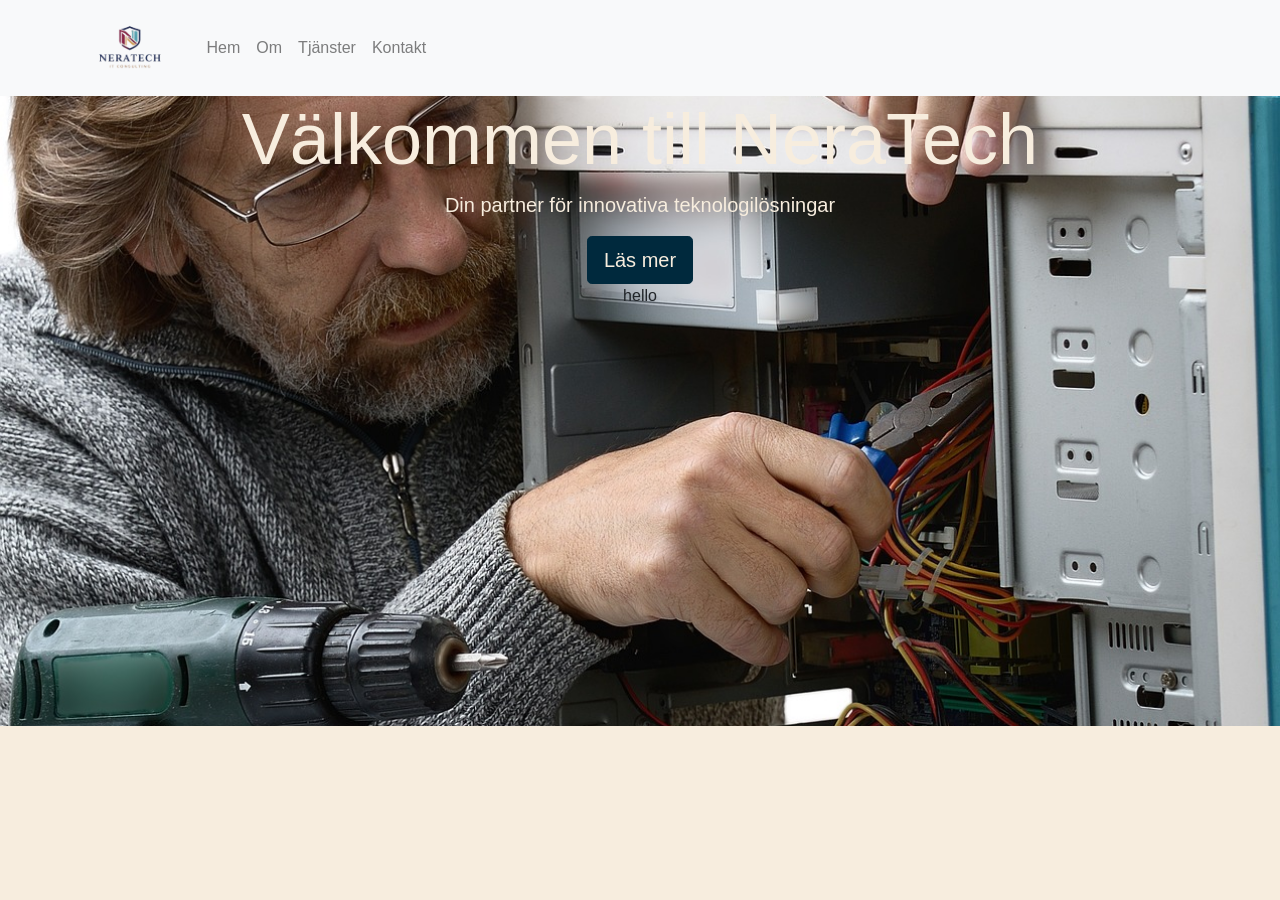
==== commit 0b79e444: "hello" ====
--- a/index.html
+++ b/index.html
@@ -37,7 +37,7 @@
         <p class="lead text-white">Din partner för innovativa teknologilösningar</p>
         <a href="#" class="btn btn-primary btn-lg">Läs mer</a>
     </div>
-
+<p>hello</p>
 
 
 
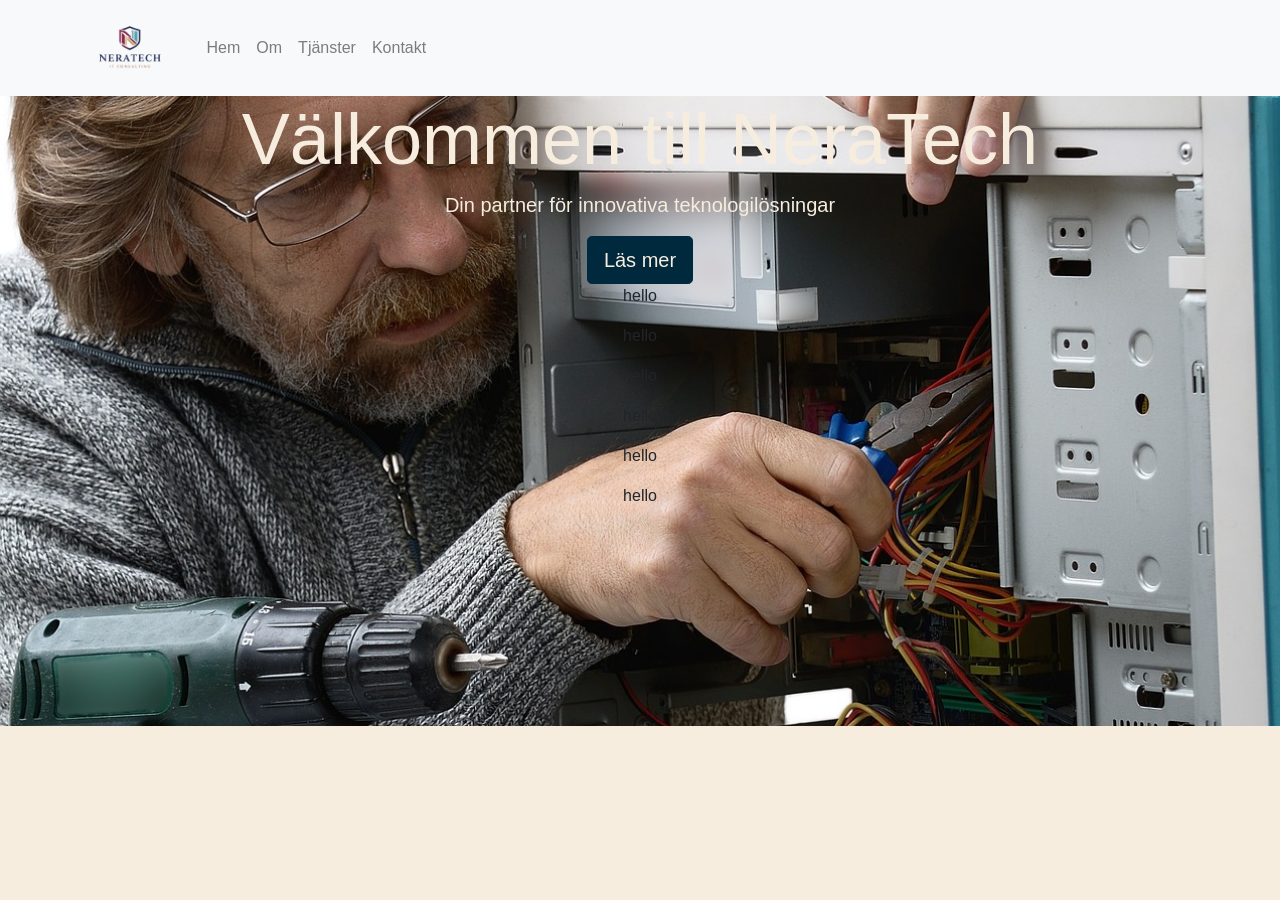
==== commit cdd2487e: "hellöj" ====
--- a/index.html
+++ b/index.html
@@ -38,9 +38,11 @@
         <a href="#" class="btn btn-primary btn-lg">Läs mer</a>
     </div>
 <p>hello</p>
-
-
-
+<p>hello</p>
+<p>hello</p>
+<p>hello</p>
+<p>hello</p>
+<p>hello</p>    
 
 
 
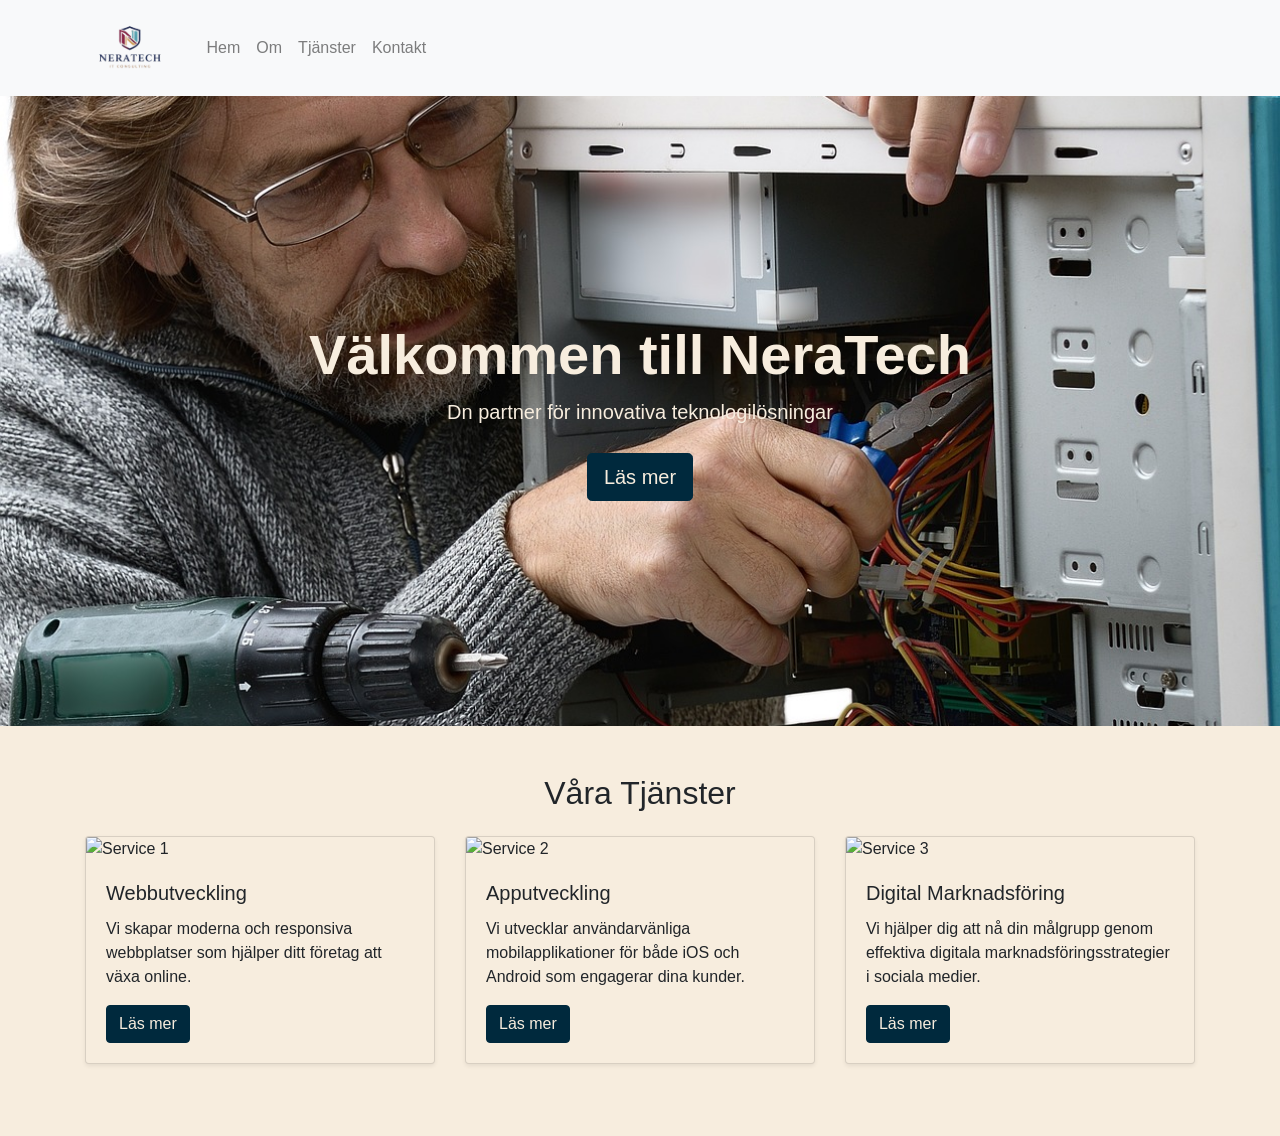
==== commit 146d148e: "småfix och cards" ====
--- a/index.html
+++ b/index.html
@@ -7,6 +7,8 @@
 
     <!-- Bootstrap CSS -->
     <link href="styles.css" rel="stylesheet">
+    <link href="style2.css" rel="stylesheet">
+    <script src="https://cdn.jsdelivr.net/npm/bootstrap@5.3.0/dist/js/bootstrap.bundle.min.js"></script>
 </head>
 <body>
 
@@ -31,20 +33,50 @@
 <!-- Hero section -->
 
 
-<div class="hero-section text-center"style="background: url('hero.jpg') center/cover no-repeat; height: 70vh; filter: brightness(0.);">
-    <div>
-        <h1 class="display-3 text-white">Välkommen till NeraTech</h1>
-        <p class="lead text-white">Din partner för innovativa teknologilösningar</p>
-        <a href="#" class="btn btn-primary btn-lg">Läs mer</a>
+<div class="hero-section text-center">
+
+    <h1 class=" hero-text display-5 text-white">Välkommen till NeraTech</h1>
+    <p class="lead text-white">Dn partner för innovativa teknologilösningar</p>
+    <a href="#" class="btn btn-primary btn-lg" style="margin-top: 10px;">Läs mer</a>
+
+</div> 
+<!-- Services section -->
+<div class="container my-5">   
+    <h2 class="text-center mb-4">Våra Tjänster</h2>
+    <div class="row">
+        <div class="col-md-4">
+            <div class="card mb-4 shadow-sm">
+                <img src="service1.jpg" class="card-img-top" alt="Service 1">
+                <div class="card-body">
+                    <h5 class="card-title">Webbutveckling</h5>
+                    <p class="card-text">Vi skapar moderna och responsiva webbplatser som hjälper ditt företag att växa online.</p>
+                    <a href="#" class="btn btn-primary">Läs mer</a> 
+
+                </div>
+            </div> 
+        </div>
+        <div class="col-md-4">
+            <div class="card mb-4 shadow-sm">
+                <img src="service2.jpg" class="card-img-top" alt="Service 2">
+                <div class="card-body">
+                    <h5 class="card-title">Apputveckling</h5>
+                    <p class="card-text">Vi utvecklar användarvänliga mobilapplikationer för både iOS och Android som engagerar dina kunder.</p>
+                    <a href="#" class="btn btn-primary">Läs mer</a>
+                </div>
+            </div>
+        </div>
+        <div class="col-md-4">
+            <div class="card mb-4 shadow-sm">
+                <img src="service3.jpg" class="card-img-top" alt="Service 3">
+                <div class="card-body">
+                    <h5 class="card-title">Digital Marknadsföring</h5>
+                    <p class="card-text">Vi hjälper dig att nå din målgrupp genom effektiva digitala marknadsföringsstrategier i sociala medier.</p>
+                    <a href="#" class="btn btn-primary">Läs mer</a>
+                </div>
+            </div>
+        </div>
     </div>
-<p>hello</p>
-<p>hello</p>
-<p>hello</p>
-<p>hello</p>
-<p>hello</p>
-<p>hello</p>    
-
-
+</div>
 
 
 
--- a/style2.css
+++ b/style2.css
@@ -0,0 +1,21 @@
+.hero-section{
+background: url('hero.jpg') center/cover no-repeat; 
+height: 70vh; 
+filter: brightness(0.);
+top: 0; 
+left: 0; 
+width: 100%; 
+display: flex; 
+flex-direction: column; 
+justify-content: center;
+align-items: center;
+}
+
+.hero-text{
+font-weight: bold;
+font-size: 3.5rem;
+}
+
+.navbar{
+
+}
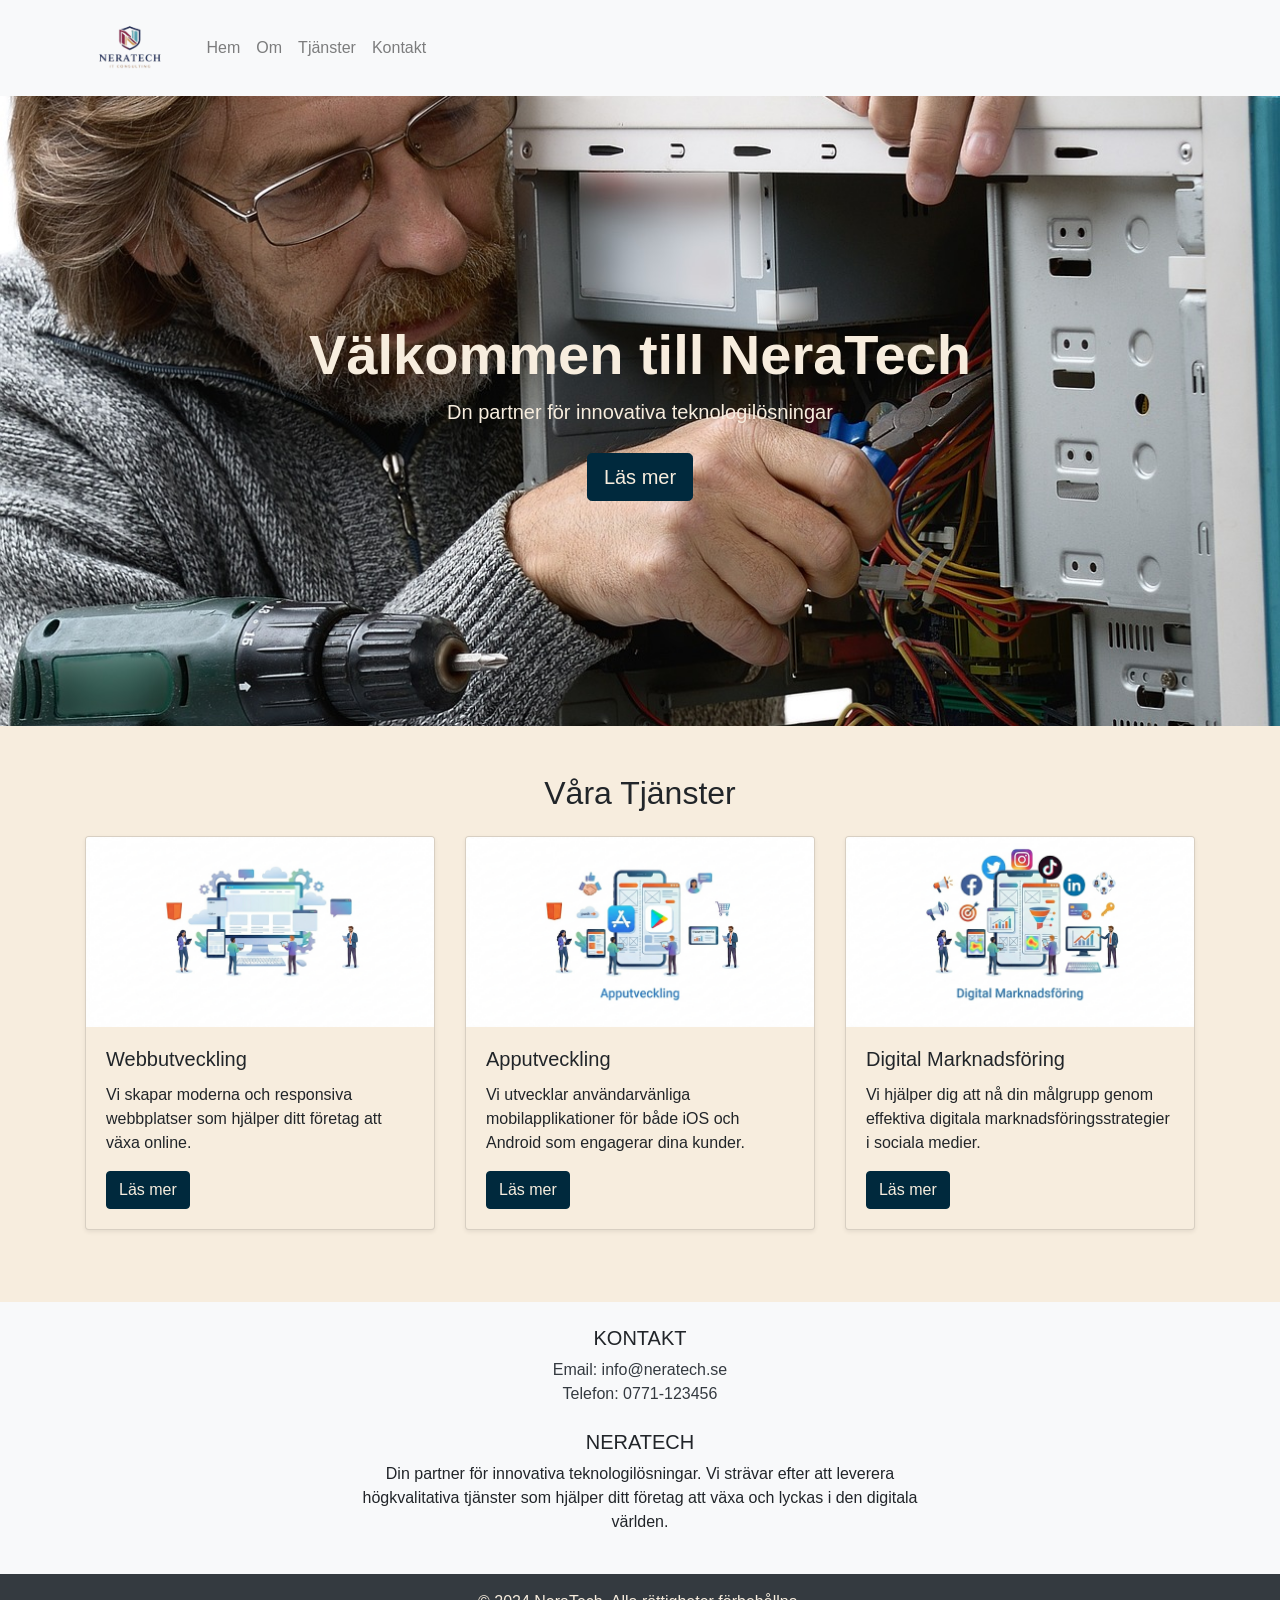
==== commit b60e5665: "massa fix" ====
--- a/index.html
+++ b/index.html
@@ -6,8 +6,8 @@
     <title>NeraTech </title>
 
     <!-- Bootstrap CSS -->
-    <link href="styles.css" rel="stylesheet">
-    <link href="style2.css" rel="stylesheet">
+    <link href="css/styles.css" rel="stylesheet">
+    <link href="css/style2.css" rel="stylesheet">
     <script src="https://cdn.jsdelivr.net/npm/bootstrap@5.3.0/dist/js/bootstrap.bundle.min.js"></script>
 </head>
 <body>
@@ -15,20 +15,23 @@
 <!-- Navbar -->
 <nav class="navbar navbar-expand-lg navbar-light bg-light">
     <div class="container">
-        <a class="navbar-brand" href="#"><img src="logo.png" alt="Logo" class="img-fluid" style="max-height: 70px;"></a>
+        <a class="navbar-brand" href="#"><img src="photos/logo.png" alt="Logo" class="img-fluid" style="max-height: 70px;"></a>
         <button class="navbar-toggler" type="button" data-bs-toggle="collapse" data-bs-target="#navbarNav">
             <span class="navbar-toggler-icon"></span>
         </button>
         <div class="collapse navbar-collapse" id="navbarNav">
             <ul class="navbar-nav ms-auto">
-                <li class="nav-item"><a class="nav-link" href="#">Hem</a></li>
+                <li class="nav-item"><a class="nav-link" href="index.html">Hem</a></li>
                 <li class="nav-item"><a class="nav-link" href="#">Om</a></li>
-                <li class="nav-item"><a class="nav-link" href="#">Tjänster</a></li>
+                <li class="nav-item"><a class="nav-link" href="#tjänster">Tjänster</a></li>
                 <li class="nav-item"><a class="nav-link" href="#">Kontakt</a></li>
             </ul>
         </div>
     </div>
 </nav>
+
+
+
 
 <!-- Hero section -->
 
@@ -37,41 +40,51 @@
 
     <h1 class=" hero-text display-5 text-white">Välkommen till NeraTech</h1>
     <p class="lead text-white">Dn partner för innovativa teknologilösningar</p>
-    <a href="#" class="btn btn-primary btn-lg" style="margin-top: 10px;">Läs mer</a>
+    <a href="index-lasmer.html" class="btn btn-primary btn-lg" style="margin-top: 10px;">Läs mer</a>
 
 </div> 
-<!-- Services section -->
+
+
+
+
+
+
+
+<!-- Services Section -->
+<!-- Mål -->
+<div id="tjänster">
+</div>
 <div class="container my-5">   
     <h2 class="text-center mb-4">Våra Tjänster</h2>
     <div class="row">
         <div class="col-md-4">
             <div class="card mb-4 shadow-sm">
-                <img src="service1.jpg" class="card-img-top" alt="Service 1">
+                <img src="photos/service1.png" class="card-img-top" alt="Service 1">
                 <div class="card-body">
                     <h5 class="card-title">Webbutveckling</h5>
                     <p class="card-text">Vi skapar moderna och responsiva webbplatser som hjälper ditt företag att växa online.</p>
-                    <a href="#" class="btn btn-primary">Läs mer</a> 
+                    <a href="webbutveckling.html" class="btn btn-primary">Läs mer</a> 
 
                 </div>
             </div> 
         </div>
         <div class="col-md-4">
             <div class="card mb-4 shadow-sm">
-                <img src="service2.jpg" class="card-img-top" alt="Service 2">
+                <img src="photos/service2.png" class="card-img-top" alt="Service 2">
                 <div class="card-body">
                     <h5 class="card-title">Apputveckling</h5>
                     <p class="card-text">Vi utvecklar användarvänliga mobilapplikationer för både iOS och Android som engagerar dina kunder.</p>
-                    <a href="#" class="btn btn-primary">Läs mer</a>
+                    <a href="apputveckling.html" class="btn btn-primary">Läs mer</a>
                 </div>
             </div>
         </div>
         <div class="col-md-4">
             <div class="card mb-4 shadow-sm">
-                <img src="service3.jpg" class="card-img-top" alt="Service 3">
+                <img src="photos/service3.png" class="card-img-top" alt="Service 3">
                 <div class="card-body">
                     <h5 class="card-title">Digital Marknadsföring</h5>
                     <p class="card-text">Vi hjälper dig att nå din målgrupp genom effektiva digitala marknadsföringsstrategier i sociala medier.</p>
-                    <a href="#" class="btn btn-primary">Läs mer</a>
+                    <a href="digital-marknadsföring.html" class="btn btn-primary">Läs mer</a>
                 </div>
             </div>
         </div>
@@ -79,6 +92,33 @@
 </div>
 
 
+
+
+
+<!-- Footer -->
+<footer class="bg-light text-center text-lg-start">
+    <div class="container p-4">
+        <div class="row">
+            <div class="text-center w-100">
+                <h5 class="text-uppercase">Kontakt</h5>
+                <ul class="list-unstyled mb-0">
+                    <li><a href="#!" class="text-dark">Email: info@neratech.se</a></li>
+                    <li><a href="#!" class="text-dark">Telefon: 0771-123456</a></li>
+                </ul>
+            </div>
+            <div class=" text-center w-50 mx-auto mt-4">
+                <h5 class="text-uppercase">NeraTech</h5>
+                <p>Din partner för innovativa teknologilösningar. Vi strävar efter att leverera högkvalitativa tjänster som hjälper ditt företag att växa och lyckas i den digitala världen.</p>
+            </div>
+            
+        </div>
+    </div>
+    <div>
+        <p class="text-center p-3 bg-dark text-white mb-0">© 2024 NeraTech. Alla rättigheter förbehållna.</p>
+    </div>
+</footer>
+</body>
+</html>
 
 
 
--- a/css/styles.css
+++ b/css/styles.css
@@ -0,0 +1,7157 @@
+:root {
+  --blue: #007bff;
+  --indigo: #6610f2;
+  --purple: #6f42c1;
+  --pink: #e83e8c;
+  --red: #dc3545;
+  --orange: #fd7e14;
+  --yellow: #ffc107;
+  --green: #28a745;
+  --teal: #20c997;
+  --cyan: #17a2b8;
+  --white: #F7EDDE;
+  --gray: #6c757d;
+  --gray-dark: #343a40;
+  --primary: #00293D;
+  --secondary: #598DB1;
+  --success: #931621;
+  --info: #931621;
+  --warning: #931621;
+  --danger: #931621;
+  --light: #f8f9fa;
+  --dark: #343a40;
+  --breakpoint-xs: 0;
+  --breakpoint-sm: 576px;
+  --breakpoint-md: 768px;
+  --breakpoint-lg: 992px;
+  --breakpoint-xl: 1200px;
+  --font-family-sans-serif: -apple-system, BlinkMacSystemFont, "Segoe UI", Roboto, "Helvetica Neue", Arial, "Noto Sans", sans-serif, "Apple Color Emoji", "Segoe UI Emoji", "Segoe UI Symbol", "Noto Color Emoji";
+  --font-family-monospace: SFMono-Regular, Menlo, Monaco, Consolas, "Liberation Mono", "Courier New", monospace; }
+
+*,
+*::before,
+*::after {
+  box-sizing: border-box; }
+
+html {
+  font-family: sans-serif;
+  line-height: 1.15;
+  -webkit-text-size-adjust: 100%;
+  -webkit-tap-highlight-color: rgba(0, 0, 0, 0); }
+
+article, aside, figcaption, figure, footer, header, hgroup, main, nav, section {
+  display: block; }
+
+body {
+  margin: 0;
+  font-family: -apple-system, BlinkMacSystemFont, "Segoe UI", Roboto, "Helvetica Neue", Arial, "Noto Sans", sans-serif, "Apple Color Emoji", "Segoe UI Emoji", "Segoe UI Symbol", "Noto Color Emoji";
+  font-size: 1rem;
+  font-weight: 400;
+  line-height: 1.5;
+  color: #212529;
+  text-align: left;
+  background-color: #F7EDDE; }
+
+[tabindex="-1"]:focus:not(:focus-visible) {
+  outline: 0 !important; }
+
+hr {
+  box-sizing: content-box;
+  height: 0;
+  overflow: visible; }
+
+h1, h2, h3, h4, h5, h6 {
+  margin-top: 0;
+  margin-bottom: 0.5rem; }
+
+p {
+  margin-top: 0;
+  margin-bottom: 1rem; }
+
+abbr[title],
+abbr[data-original-title] {
+  text-decoration: underline;
+  text-decoration: underline dotted;
+  cursor: help;
+  border-bottom: 0;
+  text-decoration-skip-ink: none; }
+
+address {
+  margin-bottom: 1rem;
+  font-style: normal;
+  line-height: inherit; }
+
+ol,
+ul,
+dl {
+  margin-top: 0;
+  margin-bottom: 1rem; }
+
+ol ol,
+ul ul,
+ol ul,
+ul ol {
+  margin-bottom: 0; }
+
+dt {
+  font-weight: 700; }
+
+dd {
+  margin-bottom: .5rem;
+  margin-left: 0; }
+
+blockquote {
+  margin: 0 0 1rem; }
+
+b,
+strong {
+  font-weight: bolder; }
+
+small {
+  font-size: 80%; }
+
+sub,
+sup {
+  position: relative;
+  font-size: 75%;
+  line-height: 0;
+  vertical-align: baseline; }
+
+sub {
+  bottom: -.25em; }
+
+sup {
+  top: -.5em; }
+
+a {
+  color: #00293D;
+  text-decoration: none;
+  background-color: transparent; }
+  a:hover {
+    color: black;
+    text-decoration: underline; }
+
+a:not([href]) {
+  color: inherit;
+  text-decoration: none; }
+  a:not([href]):hover {
+    color: inherit;
+    text-decoration: none; }
+
+pre,
+code,
+kbd,
+samp {
+  font-family: SFMono-Regular, Menlo, Monaco, Consolas, "Liberation Mono", "Courier New", monospace;
+  font-size: 1em; }
+
+pre {
+  margin-top: 0;
+  margin-bottom: 1rem;
+  overflow: auto;
+  -ms-overflow-style: scrollbar; }
+
+figure {
+  margin: 0 0 1rem; }
+
+img {
+  vertical-align: middle;
+  border-style: none; }
+
+svg {
+  overflow: hidden;
+  vertical-align: middle; }
+
+table {
+  border-collapse: collapse; }
+
+caption {
+  padding-top: 0.75rem;
+  padding-bottom: 0.75rem;
+  color: #6c757d;
+  text-align: left;
+  caption-side: bottom; }
+
+th {
+  text-align: inherit; }
+
+label {
+  display: inline-block;
+  margin-bottom: 0.5rem; }
+
+button {
+  border-radius: 0; }
+
+button:focus {
+  outline: 1px dotted;
+  outline: 5px auto -webkit-focus-ring-color; }
+
+input,
+button,
+select,
+optgroup,
+textarea {
+  margin: 0;
+  font-family: inherit;
+  font-size: inherit;
+  line-height: inherit; }
+
+button,
+input {
+  overflow: visible; }
+
+button,
+select {
+  text-transform: none; }
+
+[role="button"] {
+  cursor: pointer; }
+
+select {
+  word-wrap: normal; }
+
+button,
+[type="button"],
+[type="reset"],
+[type="submit"] {
+  -webkit-appearance: button; }
+
+button:not(:disabled),
+[type="button"]:not(:disabled),
+[type="reset"]:not(:disabled),
+[type="submit"]:not(:disabled) {
+  cursor: pointer; }
+
+button::-moz-focus-inner,
+[type="button"]::-moz-focus-inner,
+[type="reset"]::-moz-focus-inner,
+[type="submit"]::-moz-focus-inner {
+  padding: 0;
+  border-style: none; }
+
+input[type="radio"],
+input[type="checkbox"] {
+  box-sizing: border-box;
+  padding: 0; }
+
+textarea {
+  overflow: auto;
+  resize: vertical; }
+
+fieldset {
+  min-width: 0;
+  padding: 0;
+  margin: 0;
+  border: 0; }
+
+legend {
+  display: block;
+  width: 100%;
+  max-width: 100%;
+  padding: 0;
+  margin-bottom: .5rem;
+  font-size: 1.5rem;
+  line-height: inherit;
+  color: inherit;
+  white-space: normal; }
+
+progress {
+  vertical-align: baseline; }
+
+[type="number"]::-webkit-inner-spin-button,
+[type="number"]::-webkit-outer-spin-button {
+  height: auto; }
+
+[type="search"] {
+  outline-offset: -2px;
+  -webkit-appearance: none; }
+
+[type="search"]::-webkit-search-decoration {
+  -webkit-appearance: none; }
+
+::-webkit-file-upload-button {
+  font: inherit;
+  -webkit-appearance: button; }
+
+output {
+  display: inline-block; }
+
+summary {
+  display: list-item;
+  cursor: pointer; }
+
+template {
+  display: none; }
+
+[hidden] {
+  display: none !important; }
+
+h1, h2, h3, h4, h5, h6,
+.h1, .h2, .h3, .h4, .h5, .h6 {
+  margin-bottom: 0.5rem;
+  font-weight: 500;
+  line-height: 1.2; }
+
+h1, .h1 {
+  font-size: 2.5rem; }
+
+h2, .h2 {
+  font-size: 2rem; }
+
+h3, .h3 {
+  font-size: 1.75rem; }
+
+h4, .h4 {
+  font-size: 1.5rem; }
+
+h5, .h5 {
+  font-size: 1.25rem; }
+
+h6, .h6 {
+  font-size: 1rem; }
+
+.lead {
+  font-size: 1.25rem;
+  font-weight: 300; }
+
+.display-1 {
+  font-size: 6rem;
+  font-weight: 300;
+  line-height: 1.2; }
+
+.display-2 {
+  font-size: 5.5rem;
+  font-weight: 300;
+  line-height: 1.2; }
+
+.display-3 {
+  font-size: 4.5rem;
+  font-weight: 300;
+  line-height: 1.2; }
+
+.display-4 {
+  font-size: 3.5rem;
+  font-weight: 300;
+  line-height: 1.2; }
+
+hr {
+  margin-top: 1rem;
+  margin-bottom: 1rem;
+  border: 0;
+  border-top: 1px solid rgba(0, 0, 0, 0.1); }
+
+small,
+.small {
+  font-size: 80%;
+  font-weight: 400; }
+
+mark,
+.mark {
+  padding: 0.2em;
+  background-color: #fcf8e3; }
+
+.list-unstyled {
+  padding-left: 0;
+  list-style: none; }
+
+.list-inline {
+  padding-left: 0;
+  list-style: none; }
+
+.list-inline-item {
+  display: inline-block; }
+  .list-inline-item:not(:last-child) {
+    margin-right: 0.5rem; }
+
+.initialism {
+  font-size: 90%;
+  text-transform: uppercase; }
+
+.blockquote {
+  margin-bottom: 1rem;
+  font-size: 1.25rem; }
+
+.blockquote-footer {
+  display: block;
+  font-size: 80%;
+  color: #6c757d; }
+  .blockquote-footer::before {
+    content: "\2014\00A0"; }
+
+.img-fluid {
+  max-width: 100%;
+  height: auto; }
+
+.img-thumbnail {
+  padding: 0.25rem;
+  background-color: #F7EDDE;
+  border: 1px solid #dee2e6;
+  border-radius: 0.25rem;
+  max-width: 100%;
+  height: auto; }
+
+.figure {
+  display: inline-block; }
+
+.figure-img {
+  margin-bottom: 0.5rem;
+  line-height: 1; }
+
+.figure-caption {
+  font-size: 90%;
+  color: #6c757d; }
+
+code {
+  font-size: 87.5%;
+  color: #e83e8c;
+  word-wrap: break-word; }
+  a > code {
+    color: inherit; }
+
+kbd {
+  padding: 0.2rem 0.4rem;
+  font-size: 87.5%;
+  color: #F7EDDE;
+  background-color: #212529;
+  border-radius: 0.2rem; }
+  kbd kbd {
+    padding: 0;
+    font-size: 100%;
+    font-weight: 700; }
+
+pre {
+  display: block;
+  font-size: 87.5%;
+  color: #212529; }
+  pre code {
+    font-size: inherit;
+    color: inherit;
+    word-break: normal; }
+
+.pre-scrollable {
+  max-height: 340px;
+  overflow-y: scroll; }
+
+.container {
+  width: 100%;
+  padding-right: 15px;
+  padding-left: 15px;
+  margin-right: auto;
+  margin-left: auto; }
+  @media (min-width: 576px) {
+    .container {
+      max-width: 540px; } }
+  @media (min-width: 768px) {
+    .container {
+      max-width: 720px; } }
+  @media (min-width: 992px) {
+    .container {
+      max-width: 960px; } }
+  @media (min-width: 1200px) {
+    .container {
+      max-width: 1140px; } }
+
+.container-fluid, .container-sm, .container-md, .container-lg, .container-xl {
+  width: 100%;
+  padding-right: 15px;
+  padding-left: 15px;
+  margin-right: auto;
+  margin-left: auto; }
+
+@media (min-width: 576px) {
+  .container, .container-sm {
+    max-width: 540px; } }
+
+@media (min-width: 768px) {
+  .container, .container-sm, .container-md {
+    max-width: 720px; } }
+
+@media (min-width: 992px) {
+  .container, .container-sm, .container-md, .container-lg {
+    max-width: 960px; } }
+
+@media (min-width: 1200px) {
+  .container, .container-sm, .container-md, .container-lg, .container-xl {
+    max-width: 1140px; } }
+
+.row {
+  display: flex;
+  flex-wrap: wrap;
+  margin-right: -15px;
+  margin-left: -15px; }
+
+.no-gutters {
+  margin-right: 0;
+  margin-left: 0; }
+  .no-gutters > .col,
+  .no-gutters > [class*="col-"] {
+    padding-right: 0;
+    padding-left: 0; }
+
+.col-1, .col-2, .col-3, .col-4, .col-5, .col-6, .col-7, .col-8, .col-9, .col-10, .col-11, .col-12, .col,
+.col-auto, .col-sm-1, .col-sm-2, .col-sm-3, .col-sm-4, .col-sm-5, .col-sm-6, .col-sm-7, .col-sm-8, .col-sm-9, .col-sm-10, .col-sm-11, .col-sm-12, .col-sm,
+.col-sm-auto, .col-md-1, .col-md-2, .col-md-3, .col-md-4, .col-md-5, .col-md-6, .col-md-7, .col-md-8, .col-md-9, .col-md-10, .col-md-11, .col-md-12, .col-md,
+.col-md-auto, .col-lg-1, .col-lg-2, .col-lg-3, .col-lg-4, .col-lg-5, .col-lg-6, .col-lg-7, .col-lg-8, .col-lg-9, .col-lg-10, .col-lg-11, .col-lg-12, .col-lg,
+.col-lg-auto, .col-xl-1, .col-xl-2, .col-xl-3, .col-xl-4, .col-xl-5, .col-xl-6, .col-xl-7, .col-xl-8, .col-xl-9, .col-xl-10, .col-xl-11, .col-xl-12, .col-xl,
+.col-xl-auto {
+  position: relative;
+  width: 100%;
+  padding-right: 15px;
+  padding-left: 15px; }
+
+.col {
+  flex-basis: 0;
+  flex-grow: 1;
+  min-width: 0;
+  max-width: 100%; }
+
+.row-cols-1 > * {
+  flex: 0 0 100%;
+  max-width: 100%; }
+
+.row-cols-2 > * {
+  flex: 0 0 50%;
+  max-width: 50%; }
+
+.row-cols-3 > * {
+  flex: 0 0 33.33333%;
+  max-width: 33.33333%; }
+
+.row-cols-4 > * {
+  flex: 0 0 25%;
+  max-width: 25%; }
+
+.row-cols-5 > * {
+  flex: 0 0 20%;
+  max-width: 20%; }
+
+.row-cols-6 > * {
+  flex: 0 0 16.66667%;
+  max-width: 16.66667%; }
+
+.col-auto {
+  flex: 0 0 auto;
+  width: auto;
+  max-width: 100%; }
+
+.col-1 {
+  flex: 0 0 8.33333%;
+  max-width: 8.33333%; }
+
+.col-2 {
+  flex: 0 0 16.66667%;
+  max-width: 16.66667%; }
+
+.col-3 {
+  flex: 0 0 25%;
+  max-width: 25%; }
+
+.col-4 {
+  flex: 0 0 33.33333%;
+  max-width: 33.33333%; }
+
+.col-5 {
+  flex: 0 0 41.66667%;
+  max-width: 41.66667%; }
+
+.col-6 {
+  flex: 0 0 50%;
+  max-width: 50%; }
+
+.col-7 {
+  flex: 0 0 58.33333%;
+  max-width: 58.33333%; }
+
+.col-8 {
+  flex: 0 0 66.66667%;
+  max-width: 66.66667%; }
+
+.col-9 {
+  flex: 0 0 75%;
+  max-width: 75%; }
+
+.col-10 {
+  flex: 0 0 83.33333%;
+  max-width: 83.33333%; }
+
+.col-11 {
+  flex: 0 0 91.66667%;
+  max-width: 91.66667%; }
+
+.col-12 {
+  flex: 0 0 100%;
+  max-width: 100%; }
+
+.order-first {
+  order: -1; }
+
+.order-last {
+  order: 13; }
+
+.order-0 {
+  order: 0; }
+
+.order-1 {
+  order: 1; }
+
+.order-2 {
+  order: 2; }
+
+.order-3 {
+  order: 3; }
+
+.order-4 {
+  order: 4; }
+
+.order-5 {
+  order: 5; }
+
+.order-6 {
+  order: 6; }
+
+.order-7 {
+  order: 7; }
+
+.order-8 {
+  order: 8; }
+
+.order-9 {
+  order: 9; }
+
+.order-10 {
+  order: 10; }
+
+.order-11 {
+  order: 11; }
+
+.order-12 {
+  order: 12; }
+
+.offset-1 {
+  margin-left: 8.33333%; }
+
+.offset-2 {
+  margin-left: 16.66667%; }
+
+.offset-3 {
+  margin-left: 25%; }
+
+.offset-4 {
+  margin-left: 33.33333%; }
+
+.offset-5 {
+  margin-left: 41.66667%; }
+
+.offset-6 {
+  margin-left: 50%; }
+
+.offset-7 {
+  margin-left: 58.33333%; }
+
+.offset-8 {
+  margin-left: 66.66667%; }
+
+.offset-9 {
+  margin-left: 75%; }
+
+.offset-10 {
+  margin-left: 83.33333%; }
+
+.offset-11 {
+  margin-left: 91.66667%; }
+
+@media (min-width: 576px) {
+  .col-sm {
+    flex-basis: 0;
+    flex-grow: 1;
+    min-width: 0;
+    max-width: 100%; }
+  .row-cols-sm-1 > * {
+    flex: 0 0 100%;
+    max-width: 100%; }
+  .row-cols-sm-2 > * {
+    flex: 0 0 50%;
+    max-width: 50%; }
+  .row-cols-sm-3 > * {
+    flex: 0 0 33.33333%;
+    max-width: 33.33333%; }
+  .row-cols-sm-4 > * {
+    flex: 0 0 25%;
+    max-width: 25%; }
+  .row-cols-sm-5 > * {
+    flex: 0 0 20%;
+    max-width: 20%; }
+  .row-cols-sm-6 > * {
+    flex: 0 0 16.66667%;
+    max-width: 16.66667%; }
+  .col-sm-auto {
+    flex: 0 0 auto;
+    width: auto;
+    max-width: 100%; }
+  .col-sm-1 {
+    flex: 0 0 8.33333%;
+    max-width: 8.33333%; }
+  .col-sm-2 {
+    flex: 0 0 16.66667%;
+    max-width: 16.66667%; }
+  .col-sm-3 {
+    flex: 0 0 25%;
+    max-width: 25%; }
+  .col-sm-4 {
+    flex: 0 0 33.33333%;
+    max-width: 33.33333%; }
+  .col-sm-5 {
+    flex: 0 0 41.66667%;
+    max-width: 41.66667%; }
+  .col-sm-6 {
+    flex: 0 0 50%;
+    max-width: 50%; }
+  .col-sm-7 {
+    flex: 0 0 58.33333%;
+    max-width: 58.33333%; }
+  .col-sm-8 {
+    flex: 0 0 66.66667%;
+    max-width: 66.66667%; }
+  .col-sm-9 {
+    flex: 0 0 75%;
+    max-width: 75%; }
+  .col-sm-10 {
+    flex: 0 0 83.33333%;
+    max-width: 83.33333%; }
+  .col-sm-11 {
+    flex: 0 0 91.66667%;
+    max-width: 91.66667%; }
+  .col-sm-12 {
+    flex: 0 0 100%;
+    max-width: 100%; }
+  .order-sm-first {
+    order: -1; }
+  .order-sm-last {
+    order: 13; }
+  .order-sm-0 {
+    order: 0; }
+  .order-sm-1 {
+    order: 1; }
+  .order-sm-2 {
+    order: 2; }
+  .order-sm-3 {
+    order: 3; }
+  .order-sm-4 {
+    order: 4; }
+  .order-sm-5 {
+    order: 5; }
+  .order-sm-6 {
+    order: 6; }
+  .order-sm-7 {
+    order: 7; }
+  .order-sm-8 {
+    order: 8; }
+  .order-sm-9 {
+    order: 9; }
+  .order-sm-10 {
+    order: 10; }
+  .order-sm-11 {
+    order: 11; }
+  .order-sm-12 {
+    order: 12; }
+  .offset-sm-0 {
+    margin-left: 0; }
+  .offset-sm-1 {
+    margin-left: 8.33333%; }
+  .offset-sm-2 {
+    margin-left: 16.66667%; }
+  .offset-sm-3 {
+    margin-left: 25%; }
+  .offset-sm-4 {
+    margin-left: 33.33333%; }
+  .offset-sm-5 {
+    margin-left: 41.66667%; }
+  .offset-sm-6 {
+    margin-left: 50%; }
+  .offset-sm-7 {
+    margin-left: 58.33333%; }
+  .offset-sm-8 {
+    margin-left: 66.66667%; }
+  .offset-sm-9 {
+    margin-left: 75%; }
+  .offset-sm-10 {
+    margin-left: 83.33333%; }
+  .offset-sm-11 {
+    margin-left: 91.66667%; } }
+
+@media (min-width: 768px) {
+  .col-md {
+    flex-basis: 0;
+    flex-grow: 1;
+    min-width: 0;
+    max-width: 100%; }
+  .row-cols-md-1 > * {
+    flex: 0 0 100%;
+    max-width: 100%; }
+  .row-cols-md-2 > * {
+    flex: 0 0 50%;
+    max-width: 50%; }
+  .row-cols-md-3 > * {
+    flex: 0 0 33.33333%;
+    max-width: 33.33333%; }
+  .row-cols-md-4 > * {
+    flex: 0 0 25%;
+    max-width: 25%; }
+  .row-cols-md-5 > * {
+    flex: 0 0 20%;
+    max-width: 20%; }
+  .row-cols-md-6 > * {
+    flex: 0 0 16.66667%;
+    max-width: 16.66667%; }
+  .col-md-auto {
+    flex: 0 0 auto;
+    width: auto;
+    max-width: 100%; }
+  .col-md-1 {
+    flex: 0 0 8.33333%;
+    max-width: 8.33333%; }
+  .col-md-2 {
+    flex: 0 0 16.66667%;
+    max-width: 16.66667%; }
+  .col-md-3 {
+    flex: 0 0 25%;
+    max-width: 25%; }
+  .col-md-4 {
+    flex: 0 0 33.33333%;
+    max-width: 33.33333%; }
+  .col-md-5 {
+    flex: 0 0 41.66667%;
+    max-width: 41.66667%; }
+  .col-md-6 {
+    flex: 0 0 50%;
+    max-width: 50%; }
+  .col-md-7 {
+    flex: 0 0 58.33333%;
+    max-width: 58.33333%; }
+  .col-md-8 {
+    flex: 0 0 66.66667%;
+    max-width: 66.66667%; }
+  .col-md-9 {
+    flex: 0 0 75%;
+    max-width: 75%; }
+  .col-md-10 {
+    flex: 0 0 83.33333%;
+    max-width: 83.33333%; }
+  .col-md-11 {
+    flex: 0 0 91.66667%;
+    max-width: 91.66667%; }
+  .col-md-12 {
+    flex: 0 0 100%;
+    max-width: 100%; }
+  .order-md-first {
+    order: -1; }
+  .order-md-last {
+    order: 13; }
+  .order-md-0 {
+    order: 0; }
+  .order-md-1 {
+    order: 1; }
+  .order-md-2 {
+    order: 2; }
+  .order-md-3 {
+    order: 3; }
+  .order-md-4 {
+    order: 4; }
+  .order-md-5 {
+    order: 5; }
+  .order-md-6 {
+    order: 6; }
+  .order-md-7 {
+    order: 7; }
+  .order-md-8 {
+    order: 8; }
+  .order-md-9 {
+    order: 9; }
+  .order-md-10 {
+    order: 10; }
+  .order-md-11 {
+    order: 11; }
+  .order-md-12 {
+    order: 12; }
+  .offset-md-0 {
+    margin-left: 0; }
+  .offset-md-1 {
+    margin-left: 8.33333%; }
+  .offset-md-2 {
+    margin-left: 16.66667%; }
+  .offset-md-3 {
+    margin-left: 25%; }
+  .offset-md-4 {
+    margin-left: 33.33333%; }
+  .offset-md-5 {
+    margin-left: 41.66667%; }
+  .offset-md-6 {
+    margin-left: 50%; }
+  .offset-md-7 {
+    margin-left: 58.33333%; }
+  .offset-md-8 {
+    margin-left: 66.66667%; }
+  .offset-md-9 {
+    margin-left: 75%; }
+  .offset-md-10 {
+    margin-left: 83.33333%; }
+  .offset-md-11 {
+    margin-left: 91.66667%; } }
+
+@media (min-width: 992px) {
+  .col-lg {
+    flex-basis: 0;
+    flex-grow: 1;
+    min-width: 0;
+    max-width: 100%; }
+  .row-cols-lg-1 > * {
+    flex: 0 0 100%;
+    max-width: 100%; }
+  .row-cols-lg-2 > * {
+    flex: 0 0 50%;
+    max-width: 50%; }
+  .row-cols-lg-3 > * {
+    flex: 0 0 33.33333%;
+    max-width: 33.33333%; }
+  .row-cols-lg-4 > * {
+    flex: 0 0 25%;
+    max-width: 25%; }
+  .row-cols-lg-5 > * {
+    flex: 0 0 20%;
+    max-width: 20%; }
+  .row-cols-lg-6 > * {
+    flex: 0 0 16.66667%;
+    max-width: 16.66667%; }
+  .col-lg-auto {
+    flex: 0 0 auto;
+    width: auto;
+    max-width: 100%; }
+  .col-lg-1 {
+    flex: 0 0 8.33333%;
+    max-width: 8.33333%; }
+  .col-lg-2 {
+    flex: 0 0 16.66667%;
+    max-width: 16.66667%; }
+  .col-lg-3 {
+    flex: 0 0 25%;
+    max-width: 25%; }
+  .col-lg-4 {
+    flex: 0 0 33.33333%;
+    max-width: 33.33333%; }
+  .col-lg-5 {
+    flex: 0 0 41.66667%;
+    max-width: 41.66667%; }
+  .col-lg-6 {
+    flex: 0 0 50%;
+    max-width: 50%; }
+  .col-lg-7 {
+    flex: 0 0 58.33333%;
+    max-width: 58.33333%; }
+  .col-lg-8 {
+    flex: 0 0 66.66667%;
+    max-width: 66.66667%; }
+  .col-lg-9 {
+    flex: 0 0 75%;
+    max-width: 75%; }
+  .col-lg-10 {
+    flex: 0 0 83.33333%;
+    max-width: 83.33333%; }
+  .col-lg-11 {
+    flex: 0 0 91.66667%;
+    max-width: 91.66667%; }
+  .col-lg-12 {
+    flex: 0 0 100%;
+    max-width: 100%; }
+  .order-lg-first {
+    order: -1; }
+  .order-lg-last {
+    order: 13; }
+  .order-lg-0 {
+    order: 0; }
+  .order-lg-1 {
+    order: 1; }
+  .order-lg-2 {
+    order: 2; }
+  .order-lg-3 {
+    order: 3; }
+  .order-lg-4 {
+    order: 4; }
+  .order-lg-5 {
+    order: 5; }
+  .order-lg-6 {
+    order: 6; }
+  .order-lg-7 {
+    order: 7; }
+  .order-lg-8 {
+    order: 8; }
+  .order-lg-9 {
+    order: 9; }
+  .order-lg-10 {
+    order: 10; }
+  .order-lg-11 {
+    order: 11; }
+  .order-lg-12 {
+    order: 12; }
+  .offset-lg-0 {
+    margin-left: 0; }
+  .offset-lg-1 {
+    margin-left: 8.33333%; }
+  .offset-lg-2 {
+    margin-left: 16.66667%; }
+  .offset-lg-3 {
+    margin-left: 25%; }
+  .offset-lg-4 {
+    margin-left: 33.33333%; }
+  .offset-lg-5 {
+    margin-left: 41.66667%; }
+  .offset-lg-6 {
+    margin-left: 50%; }
+  .offset-lg-7 {
+    margin-left: 58.33333%; }
+  .offset-lg-8 {
+    margin-left: 66.66667%; }
+  .offset-lg-9 {
+    margin-left: 75%; }
+  .offset-lg-10 {
+    margin-left: 83.33333%; }
+  .offset-lg-11 {
+    margin-left: 91.66667%; } }
+
+@media (min-width: 1200px) {
+  .col-xl {
+    flex-basis: 0;
+    flex-grow: 1;
+    min-width: 0;
+    max-width: 100%; }
+  .row-cols-xl-1 > * {
+    flex: 0 0 100%;
+    max-width: 100%; }
+  .row-cols-xl-2 > * {
+    flex: 0 0 50%;
+    max-width: 50%; }
+  .row-cols-xl-3 > * {
+    flex: 0 0 33.33333%;
+    max-width: 33.33333%; }
+  .row-cols-xl-4 > * {
+    flex: 0 0 25%;
+    max-width: 25%; }
+  .row-cols-xl-5 > * {
+    flex: 0 0 20%;
+    max-width: 20%; }
+  .row-cols-xl-6 > * {
+    flex: 0 0 16.66667%;
+    max-width: 16.66667%; }
+  .col-xl-auto {
+    flex: 0 0 auto;
+    width: auto;
+    max-width: 100%; }
+  .col-xl-1 {
+    flex: 0 0 8.33333%;
+    max-width: 8.33333%; }
+  .col-xl-2 {
+    flex: 0 0 16.66667%;
+    max-width: 16.66667%; }
+  .col-xl-3 {
+    flex: 0 0 25%;
+    max-width: 25%; }
+  .col-xl-4 {
+    flex: 0 0 33.33333%;
+    max-width: 33.33333%; }
+  .col-xl-5 {
+    flex: 0 0 41.66667%;
+    max-width: 41.66667%; }
+  .col-xl-6 {
+    flex: 0 0 50%;
+    max-width: 50%; }
+  .col-xl-7 {
+    flex: 0 0 58.33333%;
+    max-width: 58.33333%; }
+  .col-xl-8 {
+    flex: 0 0 66.66667%;
+    max-width: 66.66667%; }
+  .col-xl-9 {
+    flex: 0 0 75%;
+    max-width: 75%; }
+  .col-xl-10 {
+    flex: 0 0 83.33333%;
+    max-width: 83.33333%; }
+  .col-xl-11 {
+    flex: 0 0 91.66667%;
+    max-width: 91.66667%; }
+  .col-xl-12 {
+    flex: 0 0 100%;
+    max-width: 100%; }
+  .order-xl-first {
+    order: -1; }
+  .order-xl-last {
+    order: 13; }
+  .order-xl-0 {
+    order: 0; }
+  .order-xl-1 {
+    order: 1; }
+  .order-xl-2 {
+    order: 2; }
+  .order-xl-3 {
+    order: 3; }
+  .order-xl-4 {
+    order: 4; }
+  .order-xl-5 {
+    order: 5; }
+  .order-xl-6 {
+    order: 6; }
+  .order-xl-7 {
+    order: 7; }
+  .order-xl-8 {
+    order: 8; }
+  .order-xl-9 {
+    order: 9; }
+  .order-xl-10 {
+    order: 10; }
+  .order-xl-11 {
+    order: 11; }
+  .order-xl-12 {
+    order: 12; }
+  .offset-xl-0 {
+    margin-left: 0; }
+  .offset-xl-1 {
+    margin-left: 8.33333%; }
+  .offset-xl-2 {
+    margin-left: 16.66667%; }
+  .offset-xl-3 {
+    margin-left: 25%; }
+  .offset-xl-4 {
+    margin-left: 33.33333%; }
+  .offset-xl-5 {
+    margin-left: 41.66667%; }
+  .offset-xl-6 {
+    margin-left: 50%; }
+  .offset-xl-7 {
+    margin-left: 58.33333%; }
+  .offset-xl-8 {
+    margin-left: 66.66667%; }
+  .offset-xl-9 {
+    margin-left: 75%; }
+  .offset-xl-10 {
+    margin-left: 83.33333%; }
+  .offset-xl-11 {
+    margin-left: 91.66667%; } }
+
+.table {
+  width: 100%;
+  margin-bottom: 1rem;
+  color: #212529; }
+  .table th,
+  .table td {
+    padding: 0.75rem;
+    vertical-align: top;
+    border-top: 1px solid #dee2e6; }
+  .table thead th {
+    vertical-align: bottom;
+    border-bottom: 2px solid #dee2e6; }
+  .table tbody + tbody {
+    border-top: 2px solid #dee2e6; }
+
+.table-sm th,
+.table-sm td {
+  padding: 0.3rem; }
+
+.table-bordered {
+  border: 1px solid #dee2e6; }
+  .table-bordered th,
+  .table-bordered td {
+    border: 1px solid #dee2e6; }
+  .table-bordered thead th,
+  .table-bordered thead td {
+    border-bottom-width: 2px; }
+
+.table-borderless th,
+.table-borderless td,
+.table-borderless thead th,
+.table-borderless tbody + tbody {
+  border: 0; }
+
+.table-striped tbody tr:nth-of-type(odd) {
+  background-color: rgba(0, 0, 0, 0.05); }
+
+.table-hover tbody tr:hover {
+  color: #212529;
+  background-color: rgba(0, 0, 0, 0.075); }
+
+.table-primary,
+.table-primary > th,
+.table-primary > td {
+  background-color: #b2b6b1; }
+
+.table-primary th,
+.table-primary td,
+.table-primary thead th,
+.table-primary tbody + tbody {
+  border-color: #77878a; }
+
+.table-hover .table-primary:hover {
+  background-color: #a5aaa4; }
+  .table-hover .table-primary:hover > td,
+  .table-hover .table-primary:hover > th {
+    background-color: #a5aaa4; }
+
+.table-secondary,
+.table-secondary > th,
+.table-secondary > td {
+  background-color: #cbd2d1; }
+
+.table-secondary th,
+.table-secondary td,
+.table-secondary thead th,
+.table-secondary tbody + tbody {
+  border-color: #a5bbc7; }
+
+.table-hover .table-secondary:hover {
+  background-color: #bdc6c5; }
+  .table-hover .table-secondary:hover > td,
+  .table-hover .table-secondary:hover > th {
+    background-color: #bdc6c5; }
+
+.table-success,
+.table-success > th,
+.table-success > td {
+  background-color: #dbb1a9; }
+
+.table-success th,
+.table-success td,
+.table-success thead th,
+.table-success tbody + tbody {
+  border-color: #c37d7c; }
+
+.table-hover .table-success:hover {
+  background-color: #d3a197; }
+  .table-hover .table-success:hover > td,
+  .table-hover .table-success:hover > th {
+    background-color: #d3a197; }
+
+.table-info,
+.table-info > th,
+.table-info > td {
+  background-color: #dbb1a9; }
+
+.table-info th,
+.table-info td,
+.table-info thead th,
+.table-info tbody + tbody {
+  border-color: #c37d7c; }
+
+.table-hover .table-info:hover {
+  background-color: #d3a197; }
+  .table-hover .table-info:hover > td,
+  .table-hover .table-info:hover > th {
+    background-color: #d3a197; }
+
+.table-warning,
+.table-warning > th,
+.table-warning > td {
+  background-color: #dbb1a9; }
+
+.table-warning th,
+.table-warning td,
+.table-warning thead th,
+.table-warning tbody + tbody {
+  border-color: #c37d7c; }
+
+.table-hover .table-warning:hover {
+  background-color: #d3a197; }
+  .table-hover .table-warning:hover > td,
+  .table-hover .table-warning:hover > th {
+    background-color: #d3a197; }
+
+.table-danger,
+.table-danger > th,
+.table-danger > td {
+  background-color: #dbb1a9; }
+
+.table-danger th,
+.table-danger td,
+.table-danger thead th,
+.table-danger tbody + tbody {
+  border-color: #c37d7c; }
+
+.table-hover .table-danger:hover {
+  background-color: #d3a197; }
+  .table-hover .table-danger:hover > td,
+  .table-hover .table-danger:hover > th {
+    background-color: #d3a197; }
+
+.table-light,
+.table-light > th,
+.table-light > td {
+  background-color: #f7f0e6; }
+
+.table-light th,
+.table-light td,
+.table-light thead th,
+.table-light tbody + tbody {
+  border-color: #f8f3ed; }
+
+.table-hover .table-light:hover {
+  background-color: #f1e4d3; }
+  .table-hover .table-light:hover > td,
+  .table-hover .table-light:hover > th {
+    background-color: #f1e4d3; }
+
+.table-dark,
+.table-dark > th,
+.table-dark > td {
+  background-color: #c0bbb2; }
+
+.table-dark th,
+.table-dark td,
+.table-dark thead th,
+.table-dark tbody + tbody {
+  border-color: #92908c; }
+
+.table-hover .table-dark:hover {
+  background-color: #b5afa4; }
+  .table-hover .table-dark:hover > td,
+  .table-hover .table-dark:hover > th {
+    background-color: #b5afa4; }
+
+.table-active,
+.table-active > th,
+.table-active > td {
+  background-color: rgba(0, 0, 0, 0.075); }
+
+.table-hover .table-active:hover {
+  background-color: rgba(0, 0, 0, 0.075); }
+  .table-hover .table-active:hover > td,
+  .table-hover .table-active:hover > th {
+    background-color: rgba(0, 0, 0, 0.075); }
+
+.table .thead-dark th {
+  color: #F7EDDE;
+  background-color: #343a40;
+  border-color: #454d55; }
+
+.table .thead-light th {
+  color: #495057;
+  background-color: #e9ecef;
+  border-color: #dee2e6; }
+
+.table-dark {
+  color: #F7EDDE;
+  background-color: #343a40; }
+  .table-dark th,
+  .table-dark td,
+  .table-dark thead th {
+    border-color: #454d55; }
+  .table-dark.table-bordered {
+    border: 0; }
+  .table-dark.table-striped tbody tr:nth-of-type(odd) {
+    background-color: rgba(247, 237, 222, 0.05); }
+  .table-dark.table-hover tbody tr:hover {
+    color: #F7EDDE;
+    background-color: rgba(247, 237, 222, 0.075); }
+
+@media (max-width: 575.98px) {
+  .table-responsive-sm {
+    display: block;
+    width: 100%;
+    overflow-x: auto;
+    -webkit-overflow-scrolling: touch; }
+    .table-responsive-sm > .table-bordered {
+      border: 0; } }
+
+@media (max-width: 767.98px) {
+  .table-responsive-md {
+    display: block;
+    width: 100%;
+    overflow-x: auto;
+    -webkit-overflow-scrolling: touch; }
+    .table-responsive-md > .table-bordered {
+      border: 0; } }
+
+@media (max-width: 991.98px) {
+  .table-responsive-lg {
+    display: block;
+    width: 100%;
+    overflow-x: auto;
+    -webkit-overflow-scrolling: touch; }
+    .table-responsive-lg > .table-bordered {
+      border: 0; } }
+
+@media (max-width: 1199.98px) {
+  .table-responsive-xl {
+    display: block;
+    width: 100%;
+    overflow-x: auto;
+    -webkit-overflow-scrolling: touch; }
+    .table-responsive-xl > .table-bordered {
+      border: 0; } }
+
+.table-responsive {
+  display: block;
+  width: 100%;
+  overflow-x: auto;
+  -webkit-overflow-scrolling: touch; }
+  .table-responsive > .table-bordered {
+    border: 0; }
+
+.form-control {
+  display: block;
+  width: 100%;
+  height: calc(1.5em + 0.75rem + 2px);
+  padding: 0.375rem 0.75rem;
+  font-size: 1rem;
+  font-weight: 400;
+  line-height: 1.5;
+  color: #495057;
+  background-color: #F7EDDE;
+  background-clip: padding-box;
+  border: 1px solid #ced4da;
+  border-radius: 0.25rem;
+  transition: border-color 0.15s ease-in-out, box-shadow 0.15s ease-in-out; }
+  @media (prefers-reduced-motion: reduce) {
+    .form-control {
+      transition: none; } }
+  .form-control::-ms-expand {
+    background-color: transparent;
+    border: 0; }
+  .form-control:-moz-focusring {
+    color: transparent;
+    text-shadow: 0 0 0 #495057; }
+  .form-control:focus {
+    color: #495057;
+    background-color: #F7EDDE;
+    border-color: #007fbd;
+    outline: 0;
+    box-shadow: 0 0 0 0.2rem rgba(0, 41, 61, 0.25); }
+  .form-control::placeholder {
+    color: #6c757d;
+    opacity: 1; }
+  .form-control:disabled, .form-control[readonly] {
+    background-color: #e9ecef;
+    opacity: 1; }
+
+input[type="date"].form-control,
+input[type="time"].form-control,
+input[type="datetime-local"].form-control,
+input[type="month"].form-control {
+  appearance: none; }
+
+select.form-control:focus::-ms-value {
+  color: #495057;
+  background-color: #F7EDDE; }
+
+.form-control-file,
+.form-control-range {
+  display: block;
+  width: 100%; }
+
+.col-form-label {
+  padding-top: calc(0.375rem + 1px);
+  padding-bottom: calc(0.375rem + 1px);
+  margin-bottom: 0;
+  font-size: inherit;
+  line-height: 1.5; }
+
+.col-form-label-lg {
+  padding-top: calc(0.5rem + 1px);
+  padding-bottom: calc(0.5rem + 1px);
+  font-size: 1.25rem;
+  line-height: 1.5; }
+
+.col-form-label-sm {
+  padding-top: calc(0.25rem + 1px);
+  padding-bottom: calc(0.25rem + 1px);
+  font-size: 0.875rem;
+  line-height: 1.5; }
+
+.form-control-plaintext {
+  display: block;
+  width: 100%;
+  padding: 0.375rem 0;
+  margin-bottom: 0;
+  font-size: 1rem;
+  line-height: 1.5;
+  color: #212529;
+  background-color: transparent;
+  border: solid transparent;
+  border-width: 1px 0; }
+  .form-control-plaintext.form-control-sm, .form-control-plaintext.form-control-lg {
+    padding-right: 0;
+    padding-left: 0; }
+
+.form-control-sm {
+  height: calc(1.5em + 0.5rem + 2px);
+  padding: 0.25rem 0.5rem;
+  font-size: 0.875rem;
+  line-height: 1.5;
+  border-radius: 0.2rem; }
+
+.form-control-lg {
+  height: calc(1.5em + 1rem + 2px);
+  padding: 0.5rem 1rem;
+  font-size: 1.25rem;
+  line-height: 1.5;
+  border-radius: 0.3rem; }
+
+select.form-control[size], select.form-control[multiple] {
+  height: auto; }
+
+textarea.form-control {
+  height: auto; }
+
+.form-group {
+  margin-bottom: 1rem; }
+
+.form-text {
+  display: block;
+  margin-top: 0.25rem; }
+
+.form-row {
+  display: flex;
+  flex-wrap: wrap;
+  margin-right: -5px;
+  margin-left: -5px; }
+  .form-row > .col,
+  .form-row > [class*="col-"] {
+    padding-right: 5px;
+    padding-left: 5px; }
+
+.form-check {
+  position: relative;
+  display: block;
+  padding-left: 1.25rem; }
+
+.form-check-input {
+  position: absolute;
+  margin-top: 0.3rem;
+  margin-left: -1.25rem; }
+  .form-check-input[disabled] ~ .form-check-label,
+  .form-check-input:disabled ~ .form-check-label {
+    color: #6c757d; }
+
+.form-check-label {
+  margin-bottom: 0; }
+
+.form-check-inline {
+  display: inline-flex;
+  align-items: center;
+  padding-left: 0;
+  margin-right: 0.75rem; }
+  .form-check-inline .form-check-input {
+    position: static;
+    margin-top: 0;
+    margin-right: 0.3125rem;
+    margin-left: 0; }
+
+.valid-feedback {
+  display: none;
+  width: 100%;
+  margin-top: 0.25rem;
+  font-size: 80%;
+  color: #931621; }
+
+.valid-tooltip {
+  position: absolute;
+  top: 100%;
+  z-index: 5;
+  display: none;
+  max-width: 100%;
+  padding: 0.25rem 0.5rem;
+  margin-top: .1rem;
+  font-size: 0.875rem;
+  line-height: 1.5;
+  color: #F7EDDE;
+  background-color: rgba(147, 22, 33, 0.9);
+  border-radius: 0.25rem; }
+
+.was-validated :valid ~ .valid-feedback,
+.was-validated :valid ~ .valid-tooltip,
+.is-valid ~ .valid-feedback,
+.is-valid ~ .valid-tooltip {
+  display: block; }
+
+.was-validated .form-control:valid, .form-control.is-valid {
+  border-color: #931621;
+  padding-right: calc(1.5em + 0.75rem);
+  background-image: url("data:image/svg+xml,%3csvg xmlns='http://www.w3.org/2000/svg' width='8' height='8' viewBox='0 0 8 8'%3e%3cpath fill='%23931621' d='M2.3 6.73L.6 4.53c-.4-1.04.46-1.4 1.1-.8l1.1 1.4 3.4-3.8c.6-.63 1.6-.27 1.2.7l-4 4.6c-.43.5-.8.4-1.1.1z'/%3e%3c/svg%3e");
+  background-repeat: no-repeat;
+  background-position: right calc(0.375em + 0.1875rem) center;
+  background-size: calc(0.75em + 0.375rem) calc(0.75em + 0.375rem); }
+  .was-validated .form-control:valid:focus, .form-control.is-valid:focus {
+    border-color: #931621;
+    box-shadow: 0 0 0 0.2rem rgba(147, 22, 33, 0.25); }
+
+.was-validated textarea.form-control:valid, textarea.form-control.is-valid {
+  padding-right: calc(1.5em + 0.75rem);
+  background-position: top calc(0.375em + 0.1875rem) right calc(0.375em + 0.1875rem); }
+
+.was-validated .custom-select:valid, .custom-select.is-valid {
+  border-color: #931621;
+  padding-right: calc(0.75em + 2.3125rem);
+  background: url("data:image/svg+xml,%3csvg xmlns='http://www.w3.org/2000/svg' width='4' height='5' viewBox='0 0 4 5'%3e%3cpath fill='%23343a40' d='M2 0L0 2h4zm0 5L0 3h4z'/%3e%3c/svg%3e") no-repeat right 0.75rem center/8px 10px, url("data:image/svg+xml,%3csvg xmlns='http://www.w3.org/2000/svg' width='8' height='8' viewBox='0 0 8 8'%3e%3cpath fill='%23931621' d='M2.3 6.73L.6 4.53c-.4-1.04.46-1.4 1.1-.8l1.1 1.4 3.4-3.8c.6-.63 1.6-.27 1.2.7l-4 4.6c-.43.5-.8.4-1.1.1z'/%3e%3c/svg%3e") #F7EDDE no-repeat center right 1.75rem/calc(0.75em + 0.375rem) calc(0.75em + 0.375rem); }
+  .was-validated .custom-select:valid:focus, .custom-select.is-valid:focus {
+    border-color: #931621;
+    box-shadow: 0 0 0 0.2rem rgba(147, 22, 33, 0.25); }
+
+.was-validated .form-check-input:valid ~ .form-check-label, .form-check-input.is-valid ~ .form-check-label {
+  color: #931621; }
+
+.was-validated .form-check-input:valid ~ .valid-feedback,
+.was-validated .form-check-input:valid ~ .valid-tooltip, .form-check-input.is-valid ~ .valid-feedback,
+.form-check-input.is-valid ~ .valid-tooltip {
+  display: block; }
+
+.was-validated .custom-control-input:valid ~ .custom-control-label, .custom-control-input.is-valid ~ .custom-control-label {
+  color: #931621; }
+  .was-validated .custom-control-input:valid ~ .custom-control-label::before, .custom-control-input.is-valid ~ .custom-control-label::before {
+    border-color: #931621; }
+
+.was-validated .custom-control-input:valid:checked ~ .custom-control-label::before, .custom-control-input.is-valid:checked ~ .custom-control-label::before {
+  border-color: #bf1d2b;
+  background-color: #bf1d2b; }
+
+.was-validated .custom-control-input:valid:focus ~ .custom-control-label::before, .custom-control-input.is-valid:focus ~ .custom-control-label::before {
+  box-shadow: 0 0 0 0.2rem rgba(147, 22, 33, 0.25); }
+
+.was-validated .custom-control-input:valid:focus:not(:checked) ~ .custom-control-label::before, .custom-control-input.is-valid:focus:not(:checked) ~ .custom-control-label::before {
+  border-color: #931621; }
+
+.was-validated .custom-file-input:valid ~ .custom-file-label, .custom-file-input.is-valid ~ .custom-file-label {
+  border-color: #931621; }
+
+.was-validated .custom-file-input:valid:focus ~ .custom-file-label, .custom-file-input.is-valid:focus ~ .custom-file-label {
+  border-color: #931621;
+  box-shadow: 0 0 0 0.2rem rgba(147, 22, 33, 0.25); }
+
+.invalid-feedback {
+  display: none;
+  width: 100%;
+  margin-top: 0.25rem;
+  font-size: 80%;
+  color: #931621; }
+
+.invalid-tooltip {
+  position: absolute;
+  top: 100%;
+  z-index: 5;
+  display: none;
+  max-width: 100%;
+  padding: 0.25rem 0.5rem;
+  margin-top: .1rem;
+  font-size: 0.875rem;
+  line-height: 1.5;
+  color: #F7EDDE;
+  background-color: rgba(147, 22, 33, 0.9);
+  border-radius: 0.25rem; }
+
+.was-validated :invalid ~ .invalid-feedback,
+.was-validated :invalid ~ .invalid-tooltip,
+.is-invalid ~ .invalid-feedback,
+.is-invalid ~ .invalid-tooltip {
+  display: block; }
+
+.was-validated .form-control:invalid, .form-control.is-invalid {
+  border-color: #931621;
+  padding-right: calc(1.5em + 0.75rem);
+  background-image: url("data:image/svg+xml,%3csvg xmlns='http://www.w3.org/2000/svg' width='12' height='12' fill='none' stroke='%23931621' viewBox='0 0 12 12'%3e%3ccircle cx='6' cy='6' r='4.5'/%3e%3cpath stroke-linejoin='round' d='M5.8 3.6h.4L6 6.5z'/%3e%3ccircle cx='6' cy='8.2' r='.6' fill='%23931621' stroke='none'/%3e%3c/svg%3e");
+  background-repeat: no-repeat;
+  background-position: right calc(0.375em + 0.1875rem) center;
+  background-size: calc(0.75em + 0.375rem) calc(0.75em + 0.375rem); }
+  .was-validated .form-control:invalid:focus, .form-control.is-invalid:focus {
+    border-color: #931621;
+    box-shadow: 0 0 0 0.2rem rgba(147, 22, 33, 0.25); }
+
+.was-validated textarea.form-control:invalid, textarea.form-control.is-invalid {
+  padding-right: calc(1.5em + 0.75rem);
+  background-position: top calc(0.375em + 0.1875rem) right calc(0.375em + 0.1875rem); }
+
+.was-validated .custom-select:invalid, .custom-select.is-invalid {
+  border-color: #931621;
+  padding-right: calc(0.75em + 2.3125rem);
+  background: url("data:image/svg+xml,%3csvg xmlns='http://www.w3.org/2000/svg' width='4' height='5' viewBox='0 0 4 5'%3e%3cpath fill='%23343a40' d='M2 0L0 2h4zm0 5L0 3h4z'/%3e%3c/svg%3e") no-repeat right 0.75rem center/8px 10px, url("data:image/svg+xml,%3csvg xmlns='http://www.w3.org/2000/svg' width='12' height='12' fill='none' stroke='%23931621' viewBox='0 0 12 12'%3e%3ccircle cx='6' cy='6' r='4.5'/%3e%3cpath stroke-linejoin='round' d='M5.8 3.6h.4L6 6.5z'/%3e%3ccircle cx='6' cy='8.2' r='.6' fill='%23931621' stroke='none'/%3e%3c/svg%3e") #F7EDDE no-repeat center right 1.75rem/calc(0.75em + 0.375rem) calc(0.75em + 0.375rem); }
+  .was-validated .custom-select:invalid:focus, .custom-select.is-invalid:focus {
+    border-color: #931621;
+    box-shadow: 0 0 0 0.2rem rgba(147, 22, 33, 0.25); }
+
+.was-validated .form-check-input:invalid ~ .form-check-label, .form-check-input.is-invalid ~ .form-check-label {
+  color: #931621; }
+
+.was-validated .form-check-input:invalid ~ .invalid-feedback,
+.was-validated .form-check-input:invalid ~ .invalid-tooltip, .form-check-input.is-invalid ~ .invalid-feedback,
+.form-check-input.is-invalid ~ .invalid-tooltip {
+  display: block; }
+
+.was-validated .custom-control-input:invalid ~ .custom-control-label, .custom-control-input.is-invalid ~ .custom-control-label {
+  color: #931621; }
+  .was-validated .custom-control-input:invalid ~ .custom-control-label::before, .custom-control-input.is-invalid ~ .custom-control-label::before {
+    border-color: #931621; }
+
+.was-validated .custom-control-input:invalid:checked ~ .custom-control-label::before, .custom-control-input.is-invalid:checked ~ .custom-control-label::before {
+  border-color: #bf1d2b;
+  background-color: #bf1d2b; }
+
+.was-validated .custom-control-input:invalid:focus ~ .custom-control-label::before, .custom-control-input.is-invalid:focus ~ .custom-control-label::before {
+  box-shadow: 0 0 0 0.2rem rgba(147, 22, 33, 0.25); }
+
+.was-validated .custom-control-input:invalid:focus:not(:checked) ~ .custom-control-label::before, .custom-control-input.is-invalid:focus:not(:checked) ~ .custom-control-label::before {
+  border-color: #931621; }
+
+.was-validated .custom-file-input:invalid ~ .custom-file-label, .custom-file-input.is-invalid ~ .custom-file-label {
+  border-color: #931621; }
+
+.was-validated .custom-file-input:invalid:focus ~ .custom-file-label, .custom-file-input.is-invalid:focus ~ .custom-file-label {
+  border-color: #931621;
+  box-shadow: 0 0 0 0.2rem rgba(147, 22, 33, 0.25); }
+
+.form-inline {
+  display: flex;
+  flex-flow: row wrap;
+  align-items: center; }
+  .form-inline .form-check {
+    width: 100%; }
+  @media (min-width: 576px) {
+    .form-inline label {
+      display: flex;
+      align-items: center;
+      justify-content: center;
+      margin-bottom: 0; }
+    .form-inline .form-group {
+      display: flex;
+      flex: 0 0 auto;
+      flex-flow: row wrap;
+      align-items: center;
+      margin-bottom: 0; }
+    .form-inline .form-control {
+      display: inline-block;
+      width: auto;
+      vertical-align: middle; }
+    .form-inline .form-control-plaintext {
+      display: inline-block; }
+    .form-inline .input-group,
+    .form-inline .custom-select {
+      width: auto; }
+    .form-inline .form-check {
+      display: flex;
+      align-items: center;
+      justify-content: center;
+      width: auto;
+      padding-left: 0; }
+    .form-inline .form-check-input {
+      position: relative;
+      flex-shrink: 0;
+      margin-top: 0;
+      margin-right: 0.25rem;
+      margin-left: 0; }
+    .form-inline .custom-control {
+      align-items: center;
+      justify-content: center; }
+    .form-inline .custom-control-label {
+      margin-bottom: 0; } }
+
+.btn {
+  display: inline-block;
+  font-weight: 400;
+  color: #212529;
+  text-align: center;
+  vertical-align: middle;
+  user-select: none;
+  background-color: transparent;
+  border: 1px solid transparent;
+  padding: 0.375rem 0.75rem;
+  font-size: 1rem;
+  line-height: 1.5;
+  border-radius: 0.25rem;
+  transition: color 0.15s ease-in-out, background-color 0.15s ease-in-out, border-color 0.15s ease-in-out, box-shadow 0.15s ease-in-out; }
+  @media (prefers-reduced-motion: reduce) {
+    .btn {
+      transition: none; } }
+  .btn:hover {
+    color: #212529;
+    text-decoration: none; }
+  .btn:focus, .btn.focus {
+    outline: 0;
+    box-shadow: 0 0 0 0.2rem rgba(0, 41, 61, 0.25); }
+  .btn.disabled, .btn:disabled {
+    opacity: 0.65; }
+  .btn:not(:disabled):not(.disabled) {
+    cursor: pointer; }
+
+a.btn.disabled,
+fieldset:disabled a.btn {
+  pointer-events: none; }
+
+.btn-primary {
+  color: #F7EDDE;
+  background-color: #00293D;
+  border-color: #00293D; }
+  .btn-primary:hover {
+    color: #F7EDDE;
+    background-color: #000f17;
+    border-color: #00070a; }
+  .btn-primary:focus, .btn-primary.focus {
+    color: #F7EDDE;
+    background-color: #000f17;
+    border-color: #00070a;
+    box-shadow: 0 0 0 0.2rem rgba(37, 70, 85, 0.5); }
+  .btn-primary.disabled, .btn-primary:disabled {
+    color: #F7EDDE;
+    background-color: #00293D;
+    border-color: #00293D; }
+  .btn-primary:not(:disabled):not(.disabled):active, .btn-primary:not(:disabled):not(.disabled).active,
+  .show > .btn-primary.dropdown-toggle {
+    color: #F7EDDE;
+    background-color: #00070a;
+    border-color: black; }
+    .btn-primary:not(:disabled):not(.disabled):active:focus, .btn-primary:not(:disabled):not(.disabled).active:focus,
+    .show > .btn-primary.dropdown-toggle:focus {
+      box-shadow: 0 0 0 0.2rem rgba(37, 70, 85, 0.5); }
+
+.btn-secondary {
+  color: #F7EDDE;
+  background-color: #598DB1;
+  border-color: #598DB1; }
+  .btn-secondary:hover {
+    color: #F7EDDE;
+    background-color: #49799b;
+    border-color: #457392; }
+  .btn-secondary:focus, .btn-secondary.focus {
+    color: #F7EDDE;
+    background-color: #49799b;
+    border-color: #457392;
+    box-shadow: 0 0 0 0.2rem rgba(113, 155, 184, 0.5); }
+  .btn-secondary.disabled, .btn-secondary:disabled {
+    color: #F7EDDE;
+    background-color: #598DB1;
+    border-color: #598DB1; }
+  .btn-secondary:not(:disabled):not(.disabled):active, .btn-secondary:not(:disabled):not(.disabled).active,
+  .show > .btn-secondary.dropdown-toggle {
+    color: #F7EDDE;
+    background-color: #457392;
+    border-color: #416c8a; }
+    .btn-secondary:not(:disabled):not(.disabled):active:focus, .btn-secondary:not(:disabled):not(.disabled).active:focus,
+    .show > .btn-secondary.dropdown-toggle:focus {
+      box-shadow: 0 0 0 0.2rem rgba(113, 155, 184, 0.5); }
+
+.btn-success {
+  color: #F7EDDE;
+  background-color: #931621;
+  border-color: #931621; }
+  .btn-success:hover {
+    color: #F7EDDE;
+    background-color: #72111a;
+    border-color: #670f17; }
+  .btn-success:focus, .btn-success.focus {
+    color: #F7EDDE;
+    background-color: #72111a;
+    border-color: #670f17;
+    box-shadow: 0 0 0 0.2rem rgba(162, 54, 61, 0.5); }
+  .btn-success.disabled, .btn-success:disabled {
+    color: #F7EDDE;
+    background-color: #931621;
+    border-color: #931621; }
+  .btn-success:not(:disabled):not(.disabled):active, .btn-success:not(:disabled):not(.disabled).active,
+  .show > .btn-success.dropdown-toggle {
+    color: #F7EDDE;
+    background-color: #670f17;
+    border-color: #5c0e15; }
+    .btn-success:not(:disabled):not(.disabled):active:focus, .btn-success:not(:disabled):not(.disabled).active:focus,
+    .show > .btn-success.dropdown-toggle:focus {
+      box-shadow: 0 0 0 0.2rem rgba(162, 54, 61, 0.5); }
+
+.btn-info {
+  color: #F7EDDE;
+  background-color: #931621;
+  border-color: #931621; }
+  .btn-info:hover {
+    color: #F7EDDE;
+    background-color: #72111a;
+    border-color: #670f17; }
+  .btn-info:focus, .btn-info.focus {
+    color: #F7EDDE;
+    background-color: #72111a;
+    border-color: #670f17;
+    box-shadow: 0 0 0 0.2rem rgba(162, 54, 61, 0.5); }
+  .btn-info.disabled, .btn-info:disabled {
+    color: #F7EDDE;
+    background-color: #931621;
+    border-color: #931621; }
+  .btn-info:not(:disabled):not(.disabled):active, .btn-info:not(:disabled):not(.disabled).active,
+  .show > .btn-info.dropdown-toggle {
+    color: #F7EDDE;
+    background-color: #670f17;
+    border-color: #5c0e15; }
+    .btn-info:not(:disabled):not(.disabled):active:focus, .btn-info:not(:disabled):not(.disabled).active:focus,
+    .show > .btn-info.dropdown-toggle:focus {
+      box-shadow: 0 0 0 0.2rem rgba(162, 54, 61, 0.5); }
+
+.btn-warning {
+  color: #F7EDDE;
+  background-color: #931621;
+  border-color: #931621; }
+  .btn-warning:hover {
+    color: #F7EDDE;
+    background-color: #72111a;
+    border-color: #670f17; }
+  .btn-warning:focus, .btn-warning.focus {
+    color: #F7EDDE;
+    background-color: #72111a;
+    border-color: #670f17;
+    box-shadow: 0 0 0 0.2rem rgba(162, 54, 61, 0.5); }
+  .btn-warning.disabled, .btn-warning:disabled {
+    color: #F7EDDE;
+    background-color: #931621;
+    border-color: #931621; }
+  .btn-warning:not(:disabled):not(.disabled):active, .btn-warning:not(:disabled):not(.disabled).active,
+  .show > .btn-warning.dropdown-toggle {
+    color: #F7EDDE;
+    background-color: #670f17;
+    border-color: #5c0e15; }
+    .btn-warning:not(:disabled):not(.disabled):active:focus, .btn-warning:not(:disabled):not(.disabled).active:focus,
+    .show > .btn-warning.dropdown-toggle:focus {
+      box-shadow: 0 0 0 0.2rem rgba(162, 54, 61, 0.5); }
+
+.btn-danger {
+  color: #F7EDDE;
+  background-color: #931621;
+  border-color: #931621; }
+  .btn-danger:hover {
+    color: #F7EDDE;
+    background-color: #72111a;
+    border-color: #670f17; }
+  .btn-danger:focus, .btn-danger.focus {
+    color: #F7EDDE;
+    background-color: #72111a;
+    border-color: #670f17;
+    box-shadow: 0 0 0 0.2rem rgba(162, 54, 61, 0.5); }
+  .btn-danger.disabled, .btn-danger:disabled {
+    color: #F7EDDE;
+    background-color: #931621;
+    border-color: #931621; }
+  .btn-danger:not(:disabled):not(.disabled):active, .btn-danger:not(:disabled):not(.disabled).active,
+  .show > .btn-danger.dropdown-toggle {
+    color: #F7EDDE;
+    background-color: #670f17;
+    border-color: #5c0e15; }
+    .btn-danger:not(:disabled):not(.disabled):active:focus, .btn-danger:not(:disabled):not(.disabled).active:focus,
+    .show > .btn-danger.dropdown-toggle:focus {
+      box-shadow: 0 0 0 0.2rem rgba(162, 54, 61, 0.5); }
+
+.btn-light {
+  color: #212529;
+  background-color: #f8f9fa;
+  border-color: #f8f9fa; }
+  .btn-light:hover {
+    color: #212529;
+    background-color: #e2e6ea;
+    border-color: #dae0e5; }
+  .btn-light:focus, .btn-light.focus {
+    color: #212529;
+    background-color: #e2e6ea;
+    border-color: #dae0e5;
+    box-shadow: 0 0 0 0.2rem rgba(216, 217, 219, 0.5); }
+  .btn-light.disabled, .btn-light:disabled {
+    color: #212529;
+    background-color: #f8f9fa;
+    border-color: #f8f9fa; }
+  .btn-light:not(:disabled):not(.disabled):active, .btn-light:not(:disabled):not(.disabled).active,
+  .show > .btn-light.dropdown-toggle {
+    color: #212529;
+    background-color: #dae0e5;
+    border-color: #d3d9df; }
+    .btn-light:not(:disabled):not(.disabled):active:focus, .btn-light:not(:disabled):not(.disabled).active:focus,
+    .show > .btn-light.dropdown-toggle:focus {
+      box-shadow: 0 0 0 0.2rem rgba(216, 217, 219, 0.5); }
+
+.btn-dark {
+  color: #F7EDDE;
+  background-color: #343a40;
+  border-color: #343a40; }
+  .btn-dark:hover {
+    color: #F7EDDE;
+    background-color: #23272b;
+    border-color: #1d2124; }
+  .btn-dark:focus, .btn-dark.focus {
+    color: #F7EDDE;
+    background-color: #23272b;
+    border-color: #1d2124;
+    box-shadow: 0 0 0 0.2rem rgba(81, 85, 88, 0.5); }
+  .btn-dark.disabled, .btn-dark:disabled {
+    color: #F7EDDE;
+    background-color: #343a40;
+    border-color: #343a40; }
+  .btn-dark:not(:disabled):not(.disabled):active, .btn-dark:not(:disabled):not(.disabled).active,
+  .show > .btn-dark.dropdown-toggle {
+    color: #F7EDDE;
+    background-color: #1d2124;
+    border-color: #171a1d; }
+    .btn-dark:not(:disabled):not(.disabled):active:focus, .btn-dark:not(:disabled):not(.disabled).active:focus,
+    .show > .btn-dark.dropdown-toggle:focus {
+      box-shadow: 0 0 0 0.2rem rgba(81, 85, 88, 0.5); }
+
+.btn-outline-primary {
+  color: #00293D;
+  border-color: #00293D; }
+  .btn-outline-primary:hover {
+    color: #F7EDDE;
+    background-color: #00293D;
+    border-color: #00293D; }
+  .btn-outline-primary:focus, .btn-outline-primary.focus {
+    box-shadow: 0 0 0 0.2rem rgba(0, 41, 61, 0.5); }
+  .btn-outline-primary.disabled, .btn-outline-primary:disabled {
+    color: #00293D;
+    background-color: transparent; }
+  .btn-outline-primary:not(:disabled):not(.disabled):active, .btn-outline-primary:not(:disabled):not(.disabled).active,
+  .show > .btn-outline-primary.dropdown-toggle {
+    color: #F7EDDE;
+    background-color: #00293D;
+    border-color: #00293D; }
+    .btn-outline-primary:not(:disabled):not(.disabled):active:focus, .btn-outline-primary:not(:disabled):not(.disabled).active:focus,
+    .show > .btn-outline-primary.dropdown-toggle:focus {
+      box-shadow: 0 0 0 0.2rem rgba(0, 41, 61, 0.5); }
+
+.btn-outline-secondary {
+  color: #598DB1;
+  border-color: #598DB1; }
+  .btn-outline-secondary:hover {
+    color: #F7EDDE;
+    background-color: #598DB1;
+    border-color: #598DB1; }
+  .btn-outline-secondary:focus, .btn-outline-secondary.focus {
+    box-shadow: 0 0 0 0.2rem rgba(89, 141, 177, 0.5); }
+  .btn-outline-secondary.disabled, .btn-outline-secondary:disabled {
+    color: #598DB1;
+    background-color: transparent; }
+  .btn-outline-secondary:not(:disabled):not(.disabled):active, .btn-outline-secondary:not(:disabled):not(.disabled).active,
+  .show > .btn-outline-secondary.dropdown-toggle {
+    color: #F7EDDE;
+    background-color: #598DB1;
+    border-color: #598DB1; }
+    .btn-outline-secondary:not(:disabled):not(.disabled):active:focus, .btn-outline-secondary:not(:disabled):not(.disabled).active:focus,
+    .show > .btn-outline-secondary.dropdown-toggle:focus {
+      box-shadow: 0 0 0 0.2rem rgba(89, 141, 177, 0.5); }
+
+.btn-outline-success {
+  color: #931621;
+  border-color: #931621; }
+  .btn-outline-success:hover {
+    color: #F7EDDE;
+    background-color: #931621;
+    border-color: #931621; }
+  .btn-outline-success:focus, .btn-outline-success.focus {
+    box-shadow: 0 0 0 0.2rem rgba(147, 22, 33, 0.5); }
+  .btn-outline-success.disabled, .btn-outline-success:disabled {
+    color: #931621;
+    background-color: transparent; }
+  .btn-outline-success:not(:disabled):not(.disabled):active, .btn-outline-success:not(:disabled):not(.disabled).active,
+  .show > .btn-outline-success.dropdown-toggle {
+    color: #F7EDDE;
+    background-color: #931621;
+    border-color: #931621; }
+    .btn-outline-success:not(:disabled):not(.disabled):active:focus, .btn-outline-success:not(:disabled):not(.disabled).active:focus,
+    .show > .btn-outline-success.dropdown-toggle:focus {
+      box-shadow: 0 0 0 0.2rem rgba(147, 22, 33, 0.5); }
+
+.btn-outline-info {
+  color: #931621;
+  border-color: #931621; }
+  .btn-outline-info:hover {
+    color: #F7EDDE;
+    background-color: #931621;
+    border-color: #931621; }
+  .btn-outline-info:focus, .btn-outline-info.focus {
+    box-shadow: 0 0 0 0.2rem rgba(147, 22, 33, 0.5); }
+  .btn-outline-info.disabled, .btn-outline-info:disabled {
+    color: #931621;
+    background-color: transparent; }
+  .btn-outline-info:not(:disabled):not(.disabled):active, .btn-outline-info:not(:disabled):not(.disabled).active,
+  .show > .btn-outline-info.dropdown-toggle {
+    color: #F7EDDE;
+    background-color: #931621;
+    border-color: #931621; }
+    .btn-outline-info:not(:disabled):not(.disabled):active:focus, .btn-outline-info:not(:disabled):not(.disabled).active:focus,
+    .show > .btn-outline-info.dropdown-toggle:focus {
+      box-shadow: 0 0 0 0.2rem rgba(147, 22, 33, 0.5); }
+
+.btn-outline-warning {
+  color: #931621;
+  border-color: #931621; }
+  .btn-outline-warning:hover {
+    color: #F7EDDE;
+    background-color: #931621;
+    border-color: #931621; }
+  .btn-outline-warning:focus, .btn-outline-warning.focus {
+    box-shadow: 0 0 0 0.2rem rgba(147, 22, 33, 0.5); }
+  .btn-outline-warning.disabled, .btn-outline-warning:disabled {
+    color: #931621;
+    background-color: transparent; }
+  .btn-outline-warning:not(:disabled):not(.disabled):active, .btn-outline-warning:not(:disabled):not(.disabled).active,
+  .show > .btn-outline-warning.dropdown-toggle {
+    color: #F7EDDE;
+    background-color: #931621;
+    border-color: #931621; }
+    .btn-outline-warning:not(:disabled):not(.disabled):active:focus, .btn-outline-warning:not(:disabled):not(.disabled).active:focus,
+    .show > .btn-outline-warning.dropdown-toggle:focus {
+      box-shadow: 0 0 0 0.2rem rgba(147, 22, 33, 0.5); }
+
+.btn-outline-danger {
+  color: #931621;
+  border-color: #931621; }
+  .btn-outline-danger:hover {
+    color: #F7EDDE;
+    background-color: #931621;
+    border-color: #931621; }
+  .btn-outline-danger:focus, .btn-outline-danger.focus {
+    box-shadow: 0 0 0 0.2rem rgba(147, 22, 33, 0.5); }
+  .btn-outline-danger.disabled, .btn-outline-danger:disabled {
+    color: #931621;
+    background-color: transparent; }
+  .btn-outline-danger:not(:disabled):not(.disabled):active, .btn-outline-danger:not(:disabled):not(.disabled).active,
+  .show > .btn-outline-danger.dropdown-toggle {
+    color: #F7EDDE;
+    background-color: #931621;
+    border-color: #931621; }
+    .btn-outline-danger:not(:disabled):not(.disabled):active:focus, .btn-outline-danger:not(:disabled):not(.disabled).active:focus,
+    .show > .btn-outline-danger.dropdown-toggle:focus {
+      box-shadow: 0 0 0 0.2rem rgba(147, 22, 33, 0.5); }
+
+.btn-outline-light {
+  color: #f8f9fa;
+  border-color: #f8f9fa; }
+  .btn-outline-light:hover {
+    color: #212529;
+    background-color: #f8f9fa;
+    border-color: #f8f9fa; }
+  .btn-outline-light:focus, .btn-outline-light.focus {
+    box-shadow: 0 0 0 0.2rem rgba(248, 249, 250, 0.5); }
+  .btn-outline-light.disabled, .btn-outline-light:disabled {
+    color: #f8f9fa;
+    background-color: transparent; }
+  .btn-outline-light:not(:disabled):not(.disabled):active, .btn-outline-light:not(:disabled):not(.disabled).active,
+  .show > .btn-outline-light.dropdown-toggle {
+    color: #212529;
+    background-color: #f8f9fa;
+    border-color: #f8f9fa; }
+    .btn-outline-light:not(:disabled):not(.disabled):active:focus, .btn-outline-light:not(:disabled):not(.disabled).active:focus,
+    .show > .btn-outline-light.dropdown-toggle:focus {
+      box-shadow: 0 0 0 0.2rem rgba(248, 249, 250, 0.5); }
+
+.btn-outline-dark {
+  color: #343a40;
+  border-color: #343a40; }
+  .btn-outline-dark:hover {
+    color: #F7EDDE;
+    background-color: #343a40;
+    border-color: #343a40; }
+  .btn-outline-dark:focus, .btn-outline-dark.focus {
+    box-shadow: 0 0 0 0.2rem rgba(52, 58, 64, 0.5); }
+  .btn-outline-dark.disabled, .btn-outline-dark:disabled {
+    color: #343a40;
+    background-color: transparent; }
+  .btn-outline-dark:not(:disabled):not(.disabled):active, .btn-outline-dark:not(:disabled):not(.disabled).active,
+  .show > .btn-outline-dark.dropdown-toggle {
+    color: #F7EDDE;
+    background-color: #343a40;
+    border-color: #343a40; }
+    .btn-outline-dark:not(:disabled):not(.disabled):active:focus, .btn-outline-dark:not(:disabled):not(.disabled).active:focus,
+    .show > .btn-outline-dark.dropdown-toggle:focus {
+      box-shadow: 0 0 0 0.2rem rgba(52, 58, 64, 0.5); }
+
+.btn-link {
+  font-weight: 400;
+  color: #00293D;
+  text-decoration: none; }
+  .btn-link:hover {
+    color: black;
+    text-decoration: underline; }
+  .btn-link:focus, .btn-link.focus {
+    text-decoration: underline; }
+  .btn-link:disabled, .btn-link.disabled {
+    color: #6c757d;
+    pointer-events: none; }
+
+.btn-lg, .btn-group-lg > .btn {
+  padding: 0.5rem 1rem;
+  font-size: 1.25rem;
+  line-height: 1.5;
+  border-radius: 0.3rem; }
+
+.btn-sm, .btn-group-sm > .btn {
+  padding: 0.25rem 0.5rem;
+  font-size: 0.875rem;
+  line-height: 1.5;
+  border-radius: 0.2rem; }
+
+.btn-block {
+  display: block;
+  width: 100%; }
+  .btn-block + .btn-block {
+    margin-top: 0.5rem; }
+
+input[type="submit"].btn-block,
+input[type="reset"].btn-block,
+input[type="button"].btn-block {
+  width: 100%; }
+
+.fade {
+  transition: opacity 0.15s linear; }
+  @media (prefers-reduced-motion: reduce) {
+    .fade {
+      transition: none; } }
+  .fade:not(.show) {
+    opacity: 0; }
+
+.collapse:not(.show) {
+  display: none; }
+
+.collapsing {
+  position: relative;
+  height: 0;
+  overflow: hidden;
+  transition: height 0.35s ease; }
+  @media (prefers-reduced-motion: reduce) {
+    .collapsing {
+      transition: none; } }
+
+.dropup,
+.dropright,
+.dropdown,
+.dropleft {
+  position: relative; }
+
+.dropdown-toggle {
+  white-space: nowrap; }
+  .dropdown-toggle::after {
+    display: inline-block;
+    margin-left: 0.255em;
+    vertical-align: 0.255em;
+    content: "";
+    border-top: 0.3em solid;
+    border-right: 0.3em solid transparent;
+    border-bottom: 0;
+    border-left: 0.3em solid transparent; }
+  .dropdown-toggle:empty::after {
+    margin-left: 0; }
+
+.dropdown-menu {
+  position: absolute;
+  top: 100%;
+  left: 0;
+  z-index: 1000;
+  display: none;
+  float: left;
+  min-width: 10rem;
+  padding: 0.5rem 0;
+  margin: 0.125rem 0 0;
+  font-size: 1rem;
+  color: #212529;
+  text-align: left;
+  list-style: none;
+  background-color: #F7EDDE;
+  background-clip: padding-box;
+  border: 1px solid rgba(0, 0, 0, 0.15);
+  border-radius: 0.25rem; }
+
+.dropdown-menu-left {
+  right: auto;
+  left: 0; }
+
+.dropdown-menu-right {
+  right: 0;
+  left: auto; }
+
+@media (min-width: 576px) {
+  .dropdown-menu-sm-left {
+    right: auto;
+    left: 0; }
+  .dropdown-menu-sm-right {
+    right: 0;
+    left: auto; } }
+
+@media (min-width: 768px) {
+  .dropdown-menu-md-left {
+    right: auto;
+    left: 0; }
+  .dropdown-menu-md-right {
+    right: 0;
+    left: auto; } }
+
+@media (min-width: 992px) {
+  .dropdown-menu-lg-left {
+    right: auto;
+    left: 0; }
+  .dropdown-menu-lg-right {
+    right: 0;
+    left: auto; } }
+
+@media (min-width: 1200px) {
+  .dropdown-menu-xl-left {
+    right: auto;
+    left: 0; }
+  .dropdown-menu-xl-right {
+    right: 0;
+    left: auto; } }
+
+.dropup .dropdown-menu {
+  top: auto;
+  bottom: 100%;
+  margin-top: 0;
+  margin-bottom: 0.125rem; }
+
+.dropup .dropdown-toggle::after {
+  display: inline-block;
+  margin-left: 0.255em;
+  vertical-align: 0.255em;
+  content: "";
+  border-top: 0;
+  border-right: 0.3em solid transparent;
+  border-bottom: 0.3em solid;
+  border-left: 0.3em solid transparent; }
+
+.dropup .dropdown-toggle:empty::after {
+  margin-left: 0; }
+
+.dropright .dropdown-menu {
+  top: 0;
+  right: auto;
+  left: 100%;
+  margin-top: 0;
+  margin-left: 0.125rem; }
+
+.dropright .dropdown-toggle::after {
+  display: inline-block;
+  margin-left: 0.255em;
+  vertical-align: 0.255em;
+  content: "";
+  border-top: 0.3em solid transparent;
+  border-right: 0;
+  border-bottom: 0.3em solid transparent;
+  border-left: 0.3em solid; }
+
+.dropright .dropdown-toggle:empty::after {
+  margin-left: 0; }
+
+.dropright .dropdown-toggle::after {
+  vertical-align: 0; }
+
+.dropleft .dropdown-menu {
+  top: 0;
+  right: 100%;
+  left: auto;
+  margin-top: 0;
+  margin-right: 0.125rem; }
+
+.dropleft .dropdown-toggle::after {
+  display: inline-block;
+  margin-left: 0.255em;
+  vertical-align: 0.255em;
+  content: ""; }
+
+.dropleft .dropdown-toggle::after {
+  display: none; }
+
+.dropleft .dropdown-toggle::before {
+  display: inline-block;
+  margin-right: 0.255em;
+  vertical-align: 0.255em;
+  content: "";
+  border-top: 0.3em solid transparent;
+  border-right: 0.3em solid;
+  border-bottom: 0.3em solid transparent; }
+
+.dropleft .dropdown-toggle:empty::after {
+  margin-left: 0; }
+
+.dropleft .dropdown-toggle::before {
+  vertical-align: 0; }
+
+.dropdown-menu[x-placement^="top"], .dropdown-menu[x-placement^="right"], .dropdown-menu[x-placement^="bottom"], .dropdown-menu[x-placement^="left"] {
+  right: auto;
+  bottom: auto; }
+
+.dropdown-divider {
+  height: 0;
+  margin: 0.5rem 0;
+  overflow: hidden;
+  border-top: 1px solid #e9ecef; }
+
+.dropdown-item {
+  display: block;
+  width: 100%;
+  padding: 0.25rem 1.5rem;
+  clear: both;
+  font-weight: 400;
+  color: #212529;
+  text-align: inherit;
+  white-space: nowrap;
+  background-color: transparent;
+  border: 0; }
+  .dropdown-item:hover, .dropdown-item:focus {
+    color: #16181b;
+    text-decoration: none;
+    background-color: #f8f9fa; }
+  .dropdown-item.active, .dropdown-item:active {
+    color: #F7EDDE;
+    text-decoration: none;
+    background-color: #00293D; }
+  .dropdown-item.disabled, .dropdown-item:disabled {
+    color: #6c757d;
+    pointer-events: none;
+    background-color: transparent; }
+
+.dropdown-menu.show {
+  display: block; }
+
+.dropdown-header {
+  display: block;
+  padding: 0.5rem 1.5rem;
+  margin-bottom: 0;
+  font-size: 0.875rem;
+  color: #6c757d;
+  white-space: nowrap; }
+
+.dropdown-item-text {
+  display: block;
+  padding: 0.25rem 1.5rem;
+  color: #212529; }
+
+.btn-group,
+.btn-group-vertical {
+  position: relative;
+  display: inline-flex;
+  vertical-align: middle; }
+  .btn-group > .btn,
+  .btn-group-vertical > .btn {
+    position: relative;
+    flex: 1 1 auto; }
+    .btn-group > .btn:hover,
+    .btn-group-vertical > .btn:hover {
+      z-index: 1; }
+    .btn-group > .btn:focus, .btn-group > .btn:active, .btn-group > .btn.active,
+    .btn-group-vertical > .btn:focus,
+    .btn-group-vertical > .btn:active,
+    .btn-group-vertical > .btn.active {
+      z-index: 1; }
+
+.btn-toolbar {
+  display: flex;
+  flex-wrap: wrap;
+  justify-content: flex-start; }
+  .btn-toolbar .input-group {
+    width: auto; }
+
+.btn-group > .btn:not(:first-child),
+.btn-group > .btn-group:not(:first-child) {
+  margin-left: -1px; }
+
+.btn-group > .btn:not(:last-child):not(.dropdown-toggle),
+.btn-group > .btn-group:not(:last-child) > .btn {
+  border-top-right-radius: 0;
+  border-bottom-right-radius: 0; }
+
+.btn-group > .btn:not(:first-child),
+.btn-group > .btn-group:not(:first-child) > .btn {
+  border-top-left-radius: 0;
+  border-bottom-left-radius: 0; }
+
+.dropdown-toggle-split {
+  padding-right: 0.5625rem;
+  padding-left: 0.5625rem; }
+  .dropdown-toggle-split::after,
+  .dropup .dropdown-toggle-split::after,
+  .dropright .dropdown-toggle-split::after {
+    margin-left: 0; }
+  .dropleft .dropdown-toggle-split::before {
+    margin-right: 0; }
+
+.btn-sm + .dropdown-toggle-split, .btn-group-sm > .btn + .dropdown-toggle-split {
+  padding-right: 0.375rem;
+  padding-left: 0.375rem; }
+
+.btn-lg + .dropdown-toggle-split, .btn-group-lg > .btn + .dropdown-toggle-split {
+  padding-right: 0.75rem;
+  padding-left: 0.75rem; }
+
+.btn-group-vertical {
+  flex-direction: column;
+  align-items: flex-start;
+  justify-content: center; }
+  .btn-group-vertical > .btn,
+  .btn-group-vertical > .btn-group {
+    width: 100%; }
+  .btn-group-vertical > .btn:not(:first-child),
+  .btn-group-vertical > .btn-group:not(:first-child) {
+    margin-top: -1px; }
+  .btn-group-vertical > .btn:not(:last-child):not(.dropdown-toggle),
+  .btn-group-vertical > .btn-group:not(:last-child) > .btn {
+    border-bottom-right-radius: 0;
+    border-bottom-left-radius: 0; }
+  .btn-group-vertical > .btn:not(:first-child),
+  .btn-group-vertical > .btn-group:not(:first-child) > .btn {
+    border-top-left-radius: 0;
+    border-top-right-radius: 0; }
+
+.btn-group-toggle > .btn,
+.btn-group-toggle > .btn-group > .btn {
+  margin-bottom: 0; }
+  .btn-group-toggle > .btn input[type="radio"],
+  .btn-group-toggle > .btn input[type="checkbox"],
+  .btn-group-toggle > .btn-group > .btn input[type="radio"],
+  .btn-group-toggle > .btn-group > .btn input[type="checkbox"] {
+    position: absolute;
+    clip: rect(0, 0, 0, 0);
+    pointer-events: none; }
+
+.input-group {
+  position: relative;
+  display: flex;
+  flex-wrap: wrap;
+  align-items: stretch;
+  width: 100%; }
+  .input-group > .form-control,
+  .input-group > .form-control-plaintext,
+  .input-group > .custom-select,
+  .input-group > .custom-file {
+    position: relative;
+    flex: 1 1 auto;
+    width: 1%;
+    min-width: 0;
+    margin-bottom: 0; }
+    .input-group > .form-control + .form-control,
+    .input-group > .form-control + .custom-select,
+    .input-group > .form-control + .custom-file,
+    .input-group > .form-control-plaintext + .form-control,
+    .input-group > .form-control-plaintext + .custom-select,
+    .input-group > .form-control-plaintext + .custom-file,
+    .input-group > .custom-select + .form-control,
+    .input-group > .custom-select + .custom-select,
+    .input-group > .custom-select + .custom-file,
+    .input-group > .custom-file + .form-control,
+    .input-group > .custom-file + .custom-select,
+    .input-group > .custom-file + .custom-file {
+      margin-left: -1px; }
+  .input-group > .form-control:focus,
+  .input-group > .custom-select:focus,
+  .input-group > .custom-file .custom-file-input:focus ~ .custom-file-label {
+    z-index: 3; }
+  .input-group > .custom-file .custom-file-input:focus {
+    z-index: 4; }
+  .input-group > .form-control:not(:last-child),
+  .input-group > .custom-select:not(:last-child) {
+    border-top-right-radius: 0;
+    border-bottom-right-radius: 0; }
+  .input-group > .form-control:not(:first-child),
+  .input-group > .custom-select:not(:first-child) {
+    border-top-left-radius: 0;
+    border-bottom-left-radius: 0; }
+  .input-group > .custom-file {
+    display: flex;
+    align-items: center; }
+    .input-group > .custom-file:not(:last-child) .custom-file-label,
+    .input-group > .custom-file:not(:last-child) .custom-file-label::after {
+      border-top-right-radius: 0;
+      border-bottom-right-radius: 0; }
+    .input-group > .custom-file:not(:first-child) .custom-file-label {
+      border-top-left-radius: 0;
+      border-bottom-left-radius: 0; }
+
+.input-group-prepend,
+.input-group-append {
+  display: flex; }
+  .input-group-prepend .btn,
+  .input-group-append .btn {
+    position: relative;
+    z-index: 2; }
+    .input-group-prepend .btn:focus,
+    .input-group-append .btn:focus {
+      z-index: 3; }
+  .input-group-prepend .btn + .btn,
+  .input-group-prepend .btn + .input-group-text,
+  .input-group-prepend .input-group-text + .input-group-text,
+  .input-group-prepend .input-group-text + .btn,
+  .input-group-append .btn + .btn,
+  .input-group-append .btn + .input-group-text,
+  .input-group-append .input-group-text + .input-group-text,
+  .input-group-append .input-group-text + .btn {
+    margin-left: -1px; }
+
+.input-group-prepend {
+  margin-right: -1px; }
+
+.input-group-append {
+  margin-left: -1px; }
+
+.input-group-text {
+  display: flex;
+  align-items: center;
+  padding: 0.375rem 0.75rem;
+  margin-bottom: 0;
+  font-size: 1rem;
+  font-weight: 400;
+  line-height: 1.5;
+  color: #495057;
+  text-align: center;
+  white-space: nowrap;
+  background-color: #e9ecef;
+  border: 1px solid #ced4da;
+  border-radius: 0.25rem; }
+  .input-group-text input[type="radio"],
+  .input-group-text input[type="checkbox"] {
+    margin-top: 0; }
+
+.input-group-lg > .form-control:not(textarea),
+.input-group-lg > .custom-select {
+  height: calc(1.5em + 1rem + 2px); }
+
+.input-group-lg > .form-control,
+.input-group-lg > .custom-select,
+.input-group-lg > .input-group-prepend > .input-group-text,
+.input-group-lg > .input-group-append > .input-group-text,
+.input-group-lg > .input-group-prepend > .btn,
+.input-group-lg > .input-group-append > .btn {
+  padding: 0.5rem 1rem;
+  font-size: 1.25rem;
+  line-height: 1.5;
+  border-radius: 0.3rem; }
+
+.input-group-sm > .form-control:not(textarea),
+.input-group-sm > .custom-select {
+  height: calc(1.5em + 0.5rem + 2px); }
+
+.input-group-sm > .form-control,
+.input-group-sm > .custom-select,
+.input-group-sm > .input-group-prepend > .input-group-text,
+.input-group-sm > .input-group-append > .input-group-text,
+.input-group-sm > .input-group-prepend > .btn,
+.input-group-sm > .input-group-append > .btn {
+  padding: 0.25rem 0.5rem;
+  font-size: 0.875rem;
+  line-height: 1.5;
+  border-radius: 0.2rem; }
+
+.input-group-lg > .custom-select,
+.input-group-sm > .custom-select {
+  padding-right: 1.75rem; }
+
+.input-group > .input-group-prepend > .btn,
+.input-group > .input-group-prepend > .input-group-text,
+.input-group > .input-group-append:not(:last-child) > .btn,
+.input-group > .input-group-append:not(:last-child) > .input-group-text,
+.input-group > .input-group-append:last-child > .btn:not(:last-child):not(.dropdown-toggle),
+.input-group > .input-group-append:last-child > .input-group-text:not(:last-child) {
+  border-top-right-radius: 0;
+  border-bottom-right-radius: 0; }
+
+.input-group > .input-group-append > .btn,
+.input-group > .input-group-append > .input-group-text,
+.input-group > .input-group-prepend:not(:first-child) > .btn,
+.input-group > .input-group-prepend:not(:first-child) > .input-group-text,
+.input-group > .input-group-prepend:first-child > .btn:not(:first-child),
+.input-group > .input-group-prepend:first-child > .input-group-text:not(:first-child) {
+  border-top-left-radius: 0;
+  border-bottom-left-radius: 0; }
+
+.custom-control {
+  position: relative;
+  display: block;
+  min-height: 1.5rem;
+  padding-left: 1.5rem; }
+
+.custom-control-inline {
+  display: inline-flex;
+  margin-right: 1rem; }
+
+.custom-control-input {
+  position: absolute;
+  left: 0;
+  z-index: -1;
+  width: 1rem;
+  height: 1.25rem;
+  opacity: 0; }
+  .custom-control-input:checked ~ .custom-control-label::before {
+    color: #F7EDDE;
+    border-color: #00293D;
+    background-color: #00293D; }
+  .custom-control-input:focus ~ .custom-control-label::before {
+    box-shadow: 0 0 0 0.2rem rgba(0, 41, 61, 0.25); }
+  .custom-control-input:focus:not(:checked) ~ .custom-control-label::before {
+    border-color: #007fbd; }
+  .custom-control-input:not(:disabled):active ~ .custom-control-label::before {
+    color: #F7EDDE;
+    background-color: #00a1f0;
+    border-color: #00a1f0; }
+  .custom-control-input[disabled] ~ .custom-control-label, .custom-control-input:disabled ~ .custom-control-label {
+    color: #6c757d; }
+    .custom-control-input[disabled] ~ .custom-control-label::before, .custom-control-input:disabled ~ .custom-control-label::before {
+      background-color: #e9ecef; }
+
+.custom-control-label {
+  position: relative;
+  margin-bottom: 0;
+  vertical-align: top; }
+  .custom-control-label::before {
+    position: absolute;
+    top: 0.25rem;
+    left: -1.5rem;
+    display: block;
+    width: 1rem;
+    height: 1rem;
+    pointer-events: none;
+    content: "";
+    background-color: #F7EDDE;
+    border: #adb5bd solid 1px; }
+  .custom-control-label::after {
+    position: absolute;
+    top: 0.25rem;
+    left: -1.5rem;
+    display: block;
+    width: 1rem;
+    height: 1rem;
+    content: "";
+    background: no-repeat 50% / 50% 50%; }
+
+.custom-checkbox .custom-control-label::before {
+  border-radius: 0.25rem; }
+
+.custom-checkbox .custom-control-input:checked ~ .custom-control-label::after {
+  background-image: url("data:image/svg+xml,%3csvg xmlns='http://www.w3.org/2000/svg' width='8' height='8' viewBox='0 0 8 8'%3e%3cpath fill='%23F7EDDE' d='M6.564.75l-3.59 3.612-1.538-1.55L0 4.26l2.974 2.99L8 2.193z'/%3e%3c/svg%3e"); }
+
+.custom-checkbox .custom-control-input:indeterminate ~ .custom-control-label::before {
+  border-color: #00293D;
+  background-color: #00293D; }
+
+.custom-checkbox .custom-control-input:indeterminate ~ .custom-control-label::after {
+  background-image: url("data:image/svg+xml,%3csvg xmlns='http://www.w3.org/2000/svg' width='4' height='4' viewBox='0 0 4 4'%3e%3cpath stroke='%23F7EDDE' d='M0 2h4'/%3e%3c/svg%3e"); }
+
+.custom-checkbox .custom-control-input:disabled:checked ~ .custom-control-label::before {
+  background-color: rgba(0, 41, 61, 0.5); }
+
+.custom-checkbox .custom-control-input:disabled:indeterminate ~ .custom-control-label::before {
+  background-color: rgba(0, 41, 61, 0.5); }
+
+.custom-radio .custom-control-label::before {
+  border-radius: 50%; }
+
+.custom-radio .custom-control-input:checked ~ .custom-control-label::after {
+  background-image: url("data:image/svg+xml,%3csvg xmlns='http://www.w3.org/2000/svg' width='12' height='12' viewBox='-4 -4 8 8'%3e%3ccircle r='3' fill='%23F7EDDE'/%3e%3c/svg%3e"); }
+
+.custom-radio .custom-control-input:disabled:checked ~ .custom-control-label::before {
+  background-color: rgba(0, 41, 61, 0.5); }
+
+.custom-switch {
+  padding-left: 2.25rem; }
+  .custom-switch .custom-control-label::before {
+    left: -2.25rem;
+    width: 1.75rem;
+    pointer-events: all;
+    border-radius: 0.5rem; }
+  .custom-switch .custom-control-label::after {
+    top: calc(0.25rem + 2px);
+    left: calc(-2.25rem + 2px);
+    width: calc(1rem - 4px);
+    height: calc(1rem - 4px);
+    background-color: #adb5bd;
+    border-radius: 0.5rem;
+    transition: transform 0.15s ease-in-out, background-color 0.15s ease-in-out, border-color 0.15s ease-in-out, box-shadow 0.15s ease-in-out; }
+    @media (prefers-reduced-motion: reduce) {
+      .custom-switch .custom-control-label::after {
+        transition: none; } }
+  .custom-switch .custom-control-input:checked ~ .custom-control-label::after {
+    background-color: #F7EDDE;
+    transform: translateX(0.75rem); }
+  .custom-switch .custom-control-input:disabled:checked ~ .custom-control-label::before {
+    background-color: rgba(0, 41, 61, 0.5); }
+
+.custom-select {
+  display: inline-block;
+  width: 100%;
+  height: calc(1.5em + 0.75rem + 2px);
+  padding: 0.375rem 1.75rem 0.375rem 0.75rem;
+  font-size: 1rem;
+  font-weight: 400;
+  line-height: 1.5;
+  color: #495057;
+  vertical-align: middle;
+  background: #F7EDDE url("data:image/svg+xml,%3csvg xmlns='http://www.w3.org/2000/svg' width='4' height='5' viewBox='0 0 4 5'%3e%3cpath fill='%23343a40' d='M2 0L0 2h4zm0 5L0 3h4z'/%3e%3c/svg%3e") no-repeat right 0.75rem center/8px 10px;
+  border: 1px solid #ced4da;
+  border-radius: 0.25rem;
+  appearance: none; }
+  .custom-select:focus {
+    border-color: #007fbd;
+    outline: 0;
+    box-shadow: 0 0 0 0.2rem rgba(0, 41, 61, 0.25); }
+    .custom-select:focus::-ms-value {
+      color: #495057;
+      background-color: #F7EDDE; }
+  .custom-select[multiple], .custom-select[size]:not([size="1"]) {
+    height: auto;
+    padding-right: 0.75rem;
+    background-image: none; }
+  .custom-select:disabled {
+    color: #6c757d;
+    background-color: #e9ecef; }
+  .custom-select::-ms-expand {
+    display: none; }
+  .custom-select:-moz-focusring {
+    color: transparent;
+    text-shadow: 0 0 0 #495057; }
+
+.custom-select-sm {
+  height: calc(1.5em + 0.5rem + 2px);
+  padding-top: 0.25rem;
+  padding-bottom: 0.25rem;
+  padding-left: 0.5rem;
+  font-size: 0.875rem; }
+
+.custom-select-lg {
+  height: calc(1.5em + 1rem + 2px);
+  padding-top: 0.5rem;
+  padding-bottom: 0.5rem;
+  padding-left: 1rem;
+  font-size: 1.25rem; }
+
+.custom-file {
+  position: relative;
+  display: inline-block;
+  width: 100%;
+  height: calc(1.5em + 0.75rem + 2px);
+  margin-bottom: 0; }
+
+.custom-file-input {
+  position: relative;
+  z-index: 2;
+  width: 100%;
+  height: calc(1.5em + 0.75rem + 2px);
+  margin: 0;
+  opacity: 0; }
+  .custom-file-input:focus ~ .custom-file-label {
+    border-color: #007fbd;
+    box-shadow: 0 0 0 0.2rem rgba(0, 41, 61, 0.25); }
+  .custom-file-input[disabled] ~ .custom-file-label,
+  .custom-file-input:disabled ~ .custom-file-label {
+    background-color: #e9ecef; }
+  .custom-file-input:lang(en) ~ .custom-file-label::after {
+    content: "Browse"; }
+  .custom-file-input ~ .custom-file-label[data-browse]::after {
+    content: attr(data-browse); }
+
+.custom-file-label {
+  position: absolute;
+  top: 0;
+  right: 0;
+  left: 0;
+  z-index: 1;
+  height: calc(1.5em + 0.75rem + 2px);
+  padding: 0.375rem 0.75rem;
+  font-weight: 400;
+  line-height: 1.5;
+  color: #495057;
+  background-color: #F7EDDE;
+  border: 1px solid #ced4da;
+  border-radius: 0.25rem; }
+  .custom-file-label::after {
+    position: absolute;
+    top: 0;
+    right: 0;
+    bottom: 0;
+    z-index: 3;
+    display: block;
+    height: calc(1.5em + 0.75rem);
+    padding: 0.375rem 0.75rem;
+    line-height: 1.5;
+    color: #495057;
+    content: "Browse";
+    background-color: #e9ecef;
+    border-left: inherit;
+    border-radius: 0 0.25rem 0.25rem 0; }
+
+.custom-range {
+  width: 100%;
+  height: 1.4rem;
+  padding: 0;
+  background-color: transparent;
+  appearance: none; }
+  .custom-range:focus {
+    outline: none; }
+    .custom-range:focus::-webkit-slider-thumb {
+      box-shadow: 0 0 0 1px #F7EDDE, 0 0 0 0.2rem rgba(0, 41, 61, 0.25); }
+    .custom-range:focus::-moz-range-thumb {
+      box-shadow: 0 0 0 1px #F7EDDE, 0 0 0 0.2rem rgba(0, 41, 61, 0.25); }
+    .custom-range:focus::-ms-thumb {
+      box-shadow: 0 0 0 1px #F7EDDE, 0 0 0 0.2rem rgba(0, 41, 61, 0.25); }
+  .custom-range::-moz-focus-outer {
+    border: 0; }
+  .custom-range::-webkit-slider-thumb {
+    width: 1rem;
+    height: 1rem;
+    margin-top: -0.25rem;
+    background-color: #00293D;
+    border: 0;
+    border-radius: 1rem;
+    transition: background-color 0.15s ease-in-out, border-color 0.15s ease-in-out, box-shadow 0.15s ease-in-out;
+    appearance: none; }
+    @media (prefers-reduced-motion: reduce) {
+      .custom-range::-webkit-slider-thumb {
+        transition: none; } }
+    .custom-range::-webkit-slider-thumb:active {
+      background-color: #00a1f0; }
+  .custom-range::-webkit-slider-runnable-track {
+    width: 100%;
+    height: 0.5rem;
+    color: transparent;
+    cursor: pointer;
+    background-color: #dee2e6;
+    border-color: transparent;
+    border-radius: 1rem; }
+  .custom-range::-moz-range-thumb {
+    width: 1rem;
+    height: 1rem;
+    background-color: #00293D;
+    border: 0;
+    border-radius: 1rem;
+    transition: background-color 0.15s ease-in-out, border-color 0.15s ease-in-out, box-shadow 0.15s ease-in-out;
+    appearance: none; }
+    @media (prefers-reduced-motion: reduce) {
+      .custom-range::-moz-range-thumb {
+        transition: none; } }
+    .custom-range::-moz-range-thumb:active {
+      background-color: #00a1f0; }
+  .custom-range::-moz-range-track {
+    width: 100%;
+    height: 0.5rem;
+    color: transparent;
+    cursor: pointer;
+    background-color: #dee2e6;
+    border-color: transparent;
+    border-radius: 1rem; }
+  .custom-range::-ms-thumb {
+    width: 1rem;
+    height: 1rem;
+    margin-top: 0;
+    margin-right: 0.2rem;
+    margin-left: 0.2rem;
+    background-color: #00293D;
+    border: 0;
+    border-radius: 1rem;
+    transition: background-color 0.15s ease-in-out, border-color 0.15s ease-in-out, box-shadow 0.15s ease-in-out;
+    appearance: none; }
+    @media (prefers-reduced-motion: reduce) {
+      .custom-range::-ms-thumb {
+        transition: none; } }
+    .custom-range::-ms-thumb:active {
+      background-color: #00a1f0; }
+  .custom-range::-ms-track {
+    width: 100%;
+    height: 0.5rem;
+    color: transparent;
+    cursor: pointer;
+    background-color: transparent;
+    border-color: transparent;
+    border-width: 0.5rem; }
+  .custom-range::-ms-fill-lower {
+    background-color: #dee2e6;
+    border-radius: 1rem; }
+  .custom-range::-ms-fill-upper {
+    margin-right: 15px;
+    background-color: #dee2e6;
+    border-radius: 1rem; }
+  .custom-range:disabled::-webkit-slider-thumb {
+    background-color: #adb5bd; }
+  .custom-range:disabled::-webkit-slider-runnable-track {
+    cursor: default; }
+  .custom-range:disabled::-moz-range-thumb {
+    background-color: #adb5bd; }
+  .custom-range:disabled::-moz-range-track {
+    cursor: default; }
+  .custom-range:disabled::-ms-thumb {
+    background-color: #adb5bd; }
+
+.custom-control-label::before,
+.custom-file-label,
+.custom-select {
+  transition: background-color 0.15s ease-in-out, border-color 0.15s ease-in-out, box-shadow 0.15s ease-in-out; }
+  @media (prefers-reduced-motion: reduce) {
+    .custom-control-label::before,
+    .custom-file-label,
+    .custom-select {
+      transition: none; } }
+
+.nav {
+  display: flex;
+  flex-wrap: wrap;
+  padding-left: 0;
+  margin-bottom: 0;
+  list-style: none; }
+
+.nav-link {
+  display: block;
+  padding: 0.5rem 1rem; }
+  .nav-link:hover, .nav-link:focus {
+    text-decoration: none; }
+  .nav-link.disabled {
+    color: #6c757d;
+    pointer-events: none;
+    cursor: default; }
+
+.nav-tabs {
+  border-bottom: 1px solid #dee2e6; }
+  .nav-tabs .nav-item {
+    margin-bottom: -1px; }
+  .nav-tabs .nav-link {
+    border: 1px solid transparent;
+    border-top-left-radius: 0.25rem;
+    border-top-right-radius: 0.25rem; }
+    .nav-tabs .nav-link:hover, .nav-tabs .nav-link:focus {
+      border-color: #e9ecef #e9ecef #dee2e6; }
+    .nav-tabs .nav-link.disabled {
+      color: #6c757d;
+      background-color: transparent;
+      border-color: transparent; }
+  .nav-tabs .nav-link.active,
+  .nav-tabs .nav-item.show .nav-link {
+    color: #495057;
+    background-color: #F7EDDE;
+    border-color: #dee2e6 #dee2e6 #F7EDDE; }
+  .nav-tabs .dropdown-menu {
+    margin-top: -1px;
+    border-top-left-radius: 0;
+    border-top-right-radius: 0; }
+
+.nav-pills .nav-link {
+  border-radius: 0.25rem; }
+
+.nav-pills .nav-link.active,
+.nav-pills .show > .nav-link {
+  color: #F7EDDE;
+  background-color: #00293D; }
+
+.nav-fill .nav-item {
+  flex: 1 1 auto;
+  text-align: center; }
+
+.nav-justified .nav-item {
+  flex-basis: 0;
+  flex-grow: 1;
+  text-align: center; }
+
+.tab-content > .tab-pane {
+  display: none; }
+
+.tab-content > .active {
+  display: block; }
+
+.navbar {
+  position: relative;
+  display: flex;
+  flex-wrap: wrap;
+  align-items: center;
+  justify-content: space-between;
+  padding: 0.5rem 1rem; }
+  .navbar .container,
+  .navbar .container-fluid, .navbar .container-sm, .navbar .container-md, .navbar .container-lg, .navbar .container-xl {
+    display: flex;
+    flex-wrap: wrap;
+    align-items: center;
+    justify-content: space-between; }
+
+.navbar-brand {
+  display: inline-block;
+  padding-top: 0.3125rem;
+  padding-bottom: 0.3125rem;
+  margin-right: 1rem;
+  font-size: 1.25rem;
+  line-height: inherit;
+  white-space: nowrap; }
+  .navbar-brand:hover, .navbar-brand:focus {
+    text-decoration: none; }
+
+.navbar-nav {
+  display: flex;
+  flex-direction: column;
+  padding-left: 0;
+  margin-bottom: 0;
+  list-style: none; }
+  .navbar-nav .nav-link {
+    padding-right: 0;
+    padding-left: 0; }
+  .navbar-nav .dropdown-menu {
+    position: static;
+    float: none; }
+
+.navbar-text {
+  display: inline-block;
+  padding-top: 0.5rem;
+  padding-bottom: 0.5rem; }
+
+.navbar-collapse {
+  flex-basis: 100%;
+  flex-grow: 1;
+  align-items: center; }
+
+.navbar-toggler {
+  padding: 0.25rem 0.75rem;
+  font-size: 1.25rem;
+  line-height: 1;
+  background-color: transparent;
+  border: 1px solid transparent;
+  border-radius: 0.25rem; }
+  .navbar-toggler:hover, .navbar-toggler:focus {
+    text-decoration: none; }
+
+.navbar-toggler-icon {
+  display: inline-block;
+  width: 1.5em;
+  height: 1.5em;
+  vertical-align: middle;
+  content: "";
+  background: no-repeat center center;
+  background-size: 100% 100%; }
+
+@media (max-width: 575.98px) {
+  .navbar-expand-sm > .container,
+  .navbar-expand-sm > .container-fluid, .navbar-expand-sm > .container-sm, .navbar-expand-sm > .container-md, .navbar-expand-sm > .container-lg, .navbar-expand-sm > .container-xl {
+    padding-right: 0;
+    padding-left: 0; } }
+
+@media (min-width: 576px) {
+  .navbar-expand-sm {
+    flex-flow: row nowrap;
+    justify-content: flex-start; }
+    .navbar-expand-sm .navbar-nav {
+      flex-direction: row; }
+      .navbar-expand-sm .navbar-nav .dropdown-menu {
+        position: absolute; }
+      .navbar-expand-sm .navbar-nav .nav-link {
+        padding-right: 0.5rem;
+        padding-left: 0.5rem; }
+    .navbar-expand-sm > .container,
+    .navbar-expand-sm > .container-fluid, .navbar-expand-sm > .container-sm, .navbar-expand-sm > .container-md, .navbar-expand-sm > .container-lg, .navbar-expand-sm > .container-xl {
+      flex-wrap: nowrap; }
+    .navbar-expand-sm .navbar-collapse {
+      display: flex !important;
+      flex-basis: auto; }
+    .navbar-expand-sm .navbar-toggler {
+      display: none; } }
+
+@media (max-width: 767.98px) {
+  .navbar-expand-md > .container,
+  .navbar-expand-md > .container-fluid, .navbar-expand-md > .container-sm, .navbar-expand-md > .container-md, .navbar-expand-md > .container-lg, .navbar-expand-md > .container-xl {
+    padding-right: 0;
+    padding-left: 0; } }
+
+@media (min-width: 768px) {
+  .navbar-expand-md {
+    flex-flow: row nowrap;
+    justify-content: flex-start; }
+    .navbar-expand-md .navbar-nav {
+      flex-direction: row; }
+      .navbar-expand-md .navbar-nav .dropdown-menu {
+        position: absolute; }
+      .navbar-expand-md .navbar-nav .nav-link {
+        padding-right: 0.5rem;
+        padding-left: 0.5rem; }
+    .navbar-expand-md > .container,
+    .navbar-expand-md > .container-fluid, .navbar-expand-md > .container-sm, .navbar-expand-md > .container-md, .navbar-expand-md > .container-lg, .navbar-expand-md > .container-xl {
+      flex-wrap: nowrap; }
+    .navbar-expand-md .navbar-collapse {
+      display: flex !important;
+      flex-basis: auto; }
+    .navbar-expand-md .navbar-toggler {
+      display: none; } }
+
+@media (max-width: 991.98px) {
+  .navbar-expand-lg > .container,
+  .navbar-expand-lg > .container-fluid, .navbar-expand-lg > .container-sm, .navbar-expand-lg > .container-md, .navbar-expand-lg > .container-lg, .navbar-expand-lg > .container-xl {
+    padding-right: 0;
+    padding-left: 0; } }
+
+@media (min-width: 992px) {
+  .navbar-expand-lg {
+    flex-flow: row nowrap;
+    justify-content: flex-start; }
+    .navbar-expand-lg .navbar-nav {
+      flex-direction: row; }
+      .navbar-expand-lg .navbar-nav .dropdown-menu {
+        position: absolute; }
+      .navbar-expand-lg .navbar-nav .nav-link {
+        padding-right: 0.5rem;
+        padding-left: 0.5rem; }
+    .navbar-expand-lg > .container,
+    .navbar-expand-lg > .container-fluid, .navbar-expand-lg > .container-sm, .navbar-expand-lg > .container-md, .navbar-expand-lg > .container-lg, .navbar-expand-lg > .container-xl {
+      flex-wrap: nowrap; }
+    .navbar-expand-lg .navbar-collapse {
+      display: flex !important;
+      flex-basis: auto; }
+    .navbar-expand-lg .navbar-toggler {
+      display: none; } }
+
+@media (max-width: 1199.98px) {
+  .navbar-expand-xl > .container,
+  .navbar-expand-xl > .container-fluid, .navbar-expand-xl > .container-sm, .navbar-expand-xl > .container-md, .navbar-expand-xl > .container-lg, .navbar-expand-xl > .container-xl {
+    padding-right: 0;
+    padding-left: 0; } }
+
+@media (min-width: 1200px) {
+  .navbar-expand-xl {
+    flex-flow: row nowrap;
+    justify-content: flex-start; }
+    .navbar-expand-xl .navbar-nav {
+      flex-direction: row; }
+      .navbar-expand-xl .navbar-nav .dropdown-menu {
+        position: absolute; }
+      .navbar-expand-xl .navbar-nav .nav-link {
+        padding-right: 0.5rem;
+        padding-left: 0.5rem; }
+    .navbar-expand-xl > .container,
+    .navbar-expand-xl > .container-fluid, .navbar-expand-xl > .container-sm, .navbar-expand-xl > .container-md, .navbar-expand-xl > .container-lg, .navbar-expand-xl > .container-xl {
+      flex-wrap: nowrap; }
+    .navbar-expand-xl .navbar-collapse {
+      display: flex !important;
+      flex-basis: auto; }
+    .navbar-expand-xl .navbar-toggler {
+      display: none; } }
+
+.navbar-expand {
+  flex-flow: row nowrap;
+  justify-content: flex-start; }
+  .navbar-expand > .container,
+  .navbar-expand > .container-fluid, .navbar-expand > .container-sm, .navbar-expand > .container-md, .navbar-expand > .container-lg, .navbar-expand > .container-xl {
+    padding-right: 0;
+    padding-left: 0; }
+  .navbar-expand .navbar-nav {
+    flex-direction: row; }
+    .navbar-expand .navbar-nav .dropdown-menu {
+      position: absolute; }
+    .navbar-expand .navbar-nav .nav-link {
+      padding-right: 0.5rem;
+      padding-left: 0.5rem; }
+  .navbar-expand > .container,
+  .navbar-expand > .container-fluid, .navbar-expand > .container-sm, .navbar-expand > .container-md, .navbar-expand > .container-lg, .navbar-expand > .container-xl {
+    flex-wrap: nowrap; }
+  .navbar-expand .navbar-collapse {
+    display: flex !important;
+    flex-basis: auto; }
+  .navbar-expand .navbar-toggler {
+    display: none; }
+
+.navbar-light .navbar-brand {
+  color: rgba(0, 0, 0, 0.9); }
+  .navbar-light .navbar-brand:hover, .navbar-light .navbar-brand:focus {
+    color: rgba(0, 0, 0, 0.9); }
+
+.navbar-light .navbar-nav .nav-link {
+  color: rgba(0, 0, 0, 0.5); }
+  .navbar-light .navbar-nav .nav-link:hover, .navbar-light .navbar-nav .nav-link:focus {
+    color: rgba(0, 0, 0, 0.7); }
+  .navbar-light .navbar-nav .nav-link.disabled {
+    color: rgba(0, 0, 0, 0.3); }
+
+.navbar-light .navbar-nav .show > .nav-link,
+.navbar-light .navbar-nav .active > .nav-link,
+.navbar-light .navbar-nav .nav-link.show,
+.navbar-light .navbar-nav .nav-link.active {
+  color: rgba(0, 0, 0, 0.9); }
+
+.navbar-light .navbar-toggler {
+  color: rgba(0, 0, 0, 0.5);
+  border-color: rgba(0, 0, 0, 0.1); }
+
+.navbar-light .navbar-toggler-icon {
+  background-image: url("data:image/svg+xml,%3csvg xmlns='http://www.w3.org/2000/svg' width='30' height='30' viewBox='0 0 30 30'%3e%3cpath stroke='rgba%280, 0, 0, 0.5%29' stroke-linecap='round' stroke-miterlimit='10' stroke-width='2' d='M4 7h22M4 15h22M4 23h22'/%3e%3c/svg%3e"); }
+
+.navbar-light .navbar-text {
+  color: rgba(0, 0, 0, 0.5); }
+  .navbar-light .navbar-text a {
+    color: rgba(0, 0, 0, 0.9); }
+    .navbar-light .navbar-text a:hover, .navbar-light .navbar-text a:focus {
+      color: rgba(0, 0, 0, 0.9); }
+
+.navbar-dark .navbar-brand {
+  color: #F7EDDE; }
+  .navbar-dark .navbar-brand:hover, .navbar-dark .navbar-brand:focus {
+    color: #F7EDDE; }
+
+.navbar-dark .navbar-nav .nav-link {
+  color: rgba(247, 237, 222, 0.5); }
+  .navbar-dark .navbar-nav .nav-link:hover, .navbar-dark .navbar-nav .nav-link:focus {
+    color: rgba(247, 237, 222, 0.75); }
+  .navbar-dark .navbar-nav .nav-link.disabled {
+    color: rgba(247, 237, 222, 0.25); }
+
+.navbar-dark .navbar-nav .show > .nav-link,
+.navbar-dark .navbar-nav .active > .nav-link,
+.navbar-dark .navbar-nav .nav-link.show,
+.navbar-dark .navbar-nav .nav-link.active {
+  color: #F7EDDE; }
+
+.navbar-dark .navbar-toggler {
+  color: rgba(247, 237, 222, 0.5);
+  border-color: rgba(247, 237, 222, 0.1); }
+
+.navbar-dark .navbar-toggler-icon {
+  background-image: url("data:image/svg+xml,%3csvg xmlns='http://www.w3.org/2000/svg' width='30' height='30' viewBox='0 0 30 30'%3e%3cpath stroke='rgba%28247, 237, 222, 0.5%29' stroke-linecap='round' stroke-miterlimit='10' stroke-width='2' d='M4 7h22M4 15h22M4 23h22'/%3e%3c/svg%3e"); }
+
+.navbar-dark .navbar-text {
+  color: rgba(247, 237, 222, 0.5); }
+  .navbar-dark .navbar-text a {
+    color: #F7EDDE; }
+    .navbar-dark .navbar-text a:hover, .navbar-dark .navbar-text a:focus {
+      color: #F7EDDE; }
+
+.card {
+  position: relative;
+  display: flex;
+  flex-direction: column;
+  min-width: 0;
+  word-wrap: break-word;
+  background-color: #F7EDDE;
+  background-clip: border-box;
+  border: 1px solid rgba(0, 0, 0, 0.125);
+  border-radius: 0.25rem; }
+  .card > hr {
+    margin-right: 0;
+    margin-left: 0; }
+  .card > .list-group {
+    border-top: inherit;
+    border-bottom: inherit; }
+    .card > .list-group:first-child {
+      border-top-width: 0;
+      border-top-left-radius: calc(0.25rem - 1px);
+      border-top-right-radius: calc(0.25rem - 1px); }
+    .card > .list-group:last-child {
+      border-bottom-width: 0;
+      border-bottom-right-radius: calc(0.25rem - 1px);
+      border-bottom-left-radius: calc(0.25rem - 1px); }
+
+.card-body {
+  flex: 1 1 auto;
+  min-height: 1px;
+  padding: 1.25rem; }
+
+.card-title {
+  margin-bottom: 0.75rem; }
+
+.card-subtitle {
+  margin-top: -0.375rem;
+  margin-bottom: 0; }
+
+.card-text:last-child {
+  margin-bottom: 0; }
+
+.card-link:hover {
+  text-decoration: none; }
+
+.card-link + .card-link {
+  margin-left: 1.25rem; }
+
+.card-header {
+  padding: 0.75rem 1.25rem;
+  margin-bottom: 0;
+  background-color: rgba(0, 0, 0, 0.03);
+  border-bottom: 1px solid rgba(0, 0, 0, 0.125); }
+  .card-header:first-child {
+    border-radius: calc(0.25rem - 1px) calc(0.25rem - 1px) 0 0; }
+  .card-header + .list-group .list-group-item:first-child {
+    border-top: 0; }
+
+.card-footer {
+  padding: 0.75rem 1.25rem;
+  background-color: rgba(0, 0, 0, 0.03);
+  border-top: 1px solid rgba(0, 0, 0, 0.125); }
+  .card-footer:last-child {
+    border-radius: 0 0 calc(0.25rem - 1px) calc(0.25rem - 1px); }
+
+.card-header-tabs {
+  margin-right: -0.625rem;
+  margin-bottom: -0.75rem;
+  margin-left: -0.625rem;
+  border-bottom: 0; }
+
+.card-header-pills {
+  margin-right: -0.625rem;
+  margin-left: -0.625rem; }
+
+.card-img-overlay {
+  position: absolute;
+  top: 0;
+  right: 0;
+  bottom: 0;
+  left: 0;
+  padding: 1.25rem; }
+
+.card-img,
+.card-img-top,
+.card-img-bottom {
+  flex-shrink: 0;
+  width: 100%; }
+
+.card-img,
+.card-img-top {
+  border-top-left-radius: calc(0.25rem - 1px);
+  border-top-right-radius: calc(0.25rem - 1px); }
+
+.card-img,
+.card-img-bottom {
+  border-bottom-right-radius: calc(0.25rem - 1px);
+  border-bottom-left-radius: calc(0.25rem - 1px); }
+
+.card-deck .card {
+  margin-bottom: 15px; }
+
+@media (min-width: 576px) {
+  .card-deck {
+    display: flex;
+    flex-flow: row wrap;
+    margin-right: -15px;
+    margin-left: -15px; }
+    .card-deck .card {
+      flex: 1 0 0%;
+      margin-right: 15px;
+      margin-bottom: 0;
+      margin-left: 15px; } }
+
+.card-group > .card {
+  margin-bottom: 15px; }
+
+@media (min-width: 576px) {
+  .card-group {
+    display: flex;
+    flex-flow: row wrap; }
+    .card-group > .card {
+      flex: 1 0 0%;
+      margin-bottom: 0; }
+      .card-group > .card + .card {
+        margin-left: 0;
+        border-left: 0; }
+      .card-group > .card:not(:last-child) {
+        border-top-right-radius: 0;
+        border-bottom-right-radius: 0; }
+        .card-group > .card:not(:last-child) .card-img-top,
+        .card-group > .card:not(:last-child) .card-header {
+          border-top-right-radius: 0; }
+        .card-group > .card:not(:last-child) .card-img-bottom,
+        .card-group > .card:not(:last-child) .card-footer {
+          border-bottom-right-radius: 0; }
+      .card-group > .card:not(:first-child) {
+        border-top-left-radius: 0;
+        border-bottom-left-radius: 0; }
+        .card-group > .card:not(:first-child) .card-img-top,
+        .card-group > .card:not(:first-child) .card-header {
+          border-top-left-radius: 0; }
+        .card-group > .card:not(:first-child) .card-img-bottom,
+        .card-group > .card:not(:first-child) .card-footer {
+          border-bottom-left-radius: 0; } }
+
+.card-columns .card {
+  margin-bottom: 0.75rem; }
+
+@media (min-width: 576px) {
+  .card-columns {
+    column-count: 3;
+    column-gap: 1.25rem;
+    orphans: 1;
+    widows: 1; }
+    .card-columns .card {
+      display: inline-block;
+      width: 100%; } }
+
+.accordion > .card {
+  overflow: hidden; }
+  .accordion > .card:not(:last-of-type) {
+    border-bottom: 0;
+    border-bottom-right-radius: 0;
+    border-bottom-left-radius: 0; }
+  .accordion > .card:not(:first-of-type) {
+    border-top-left-radius: 0;
+    border-top-right-radius: 0; }
+  .accordion > .card > .card-header {
+    border-radius: 0;
+    margin-bottom: -1px; }
+
+.breadcrumb {
+  display: flex;
+  flex-wrap: wrap;
+  padding: 0.75rem 1rem;
+  margin-bottom: 1rem;
+  list-style: none;
+  background-color: #e9ecef;
+  border-radius: 0.25rem; }
+
+.breadcrumb-item {
+  display: flex; }
+  .breadcrumb-item + .breadcrumb-item {
+    padding-left: 0.5rem; }
+    .breadcrumb-item + .breadcrumb-item::before {
+      display: inline-block;
+      padding-right: 0.5rem;
+      color: #6c757d;
+      content: "/"; }
+  .breadcrumb-item + .breadcrumb-item:hover::before {
+    text-decoration: underline; }
+  .breadcrumb-item + .breadcrumb-item:hover::before {
+    text-decoration: none; }
+  .breadcrumb-item.active {
+    color: #6c757d; }
+
+.pagination {
+  display: flex;
+  padding-left: 0;
+  list-style: none;
+  border-radius: 0.25rem; }
+
+.page-link {
+  position: relative;
+  display: block;
+  padding: 0.5rem 0.75rem;
+  margin-left: -1px;
+  line-height: 1.25;
+  color: #00293D;
+  background-color: #F7EDDE;
+  border: 1px solid #dee2e6; }
+  .page-link:hover {
+    z-index: 2;
+    color: black;
+    text-decoration: none;
+    background-color: #e9ecef;
+    border-color: #dee2e6; }
+  .page-link:focus {
+    z-index: 3;
+    outline: 0;
+    box-shadow: 0 0 0 0.2rem rgba(0, 41, 61, 0.25); }
+
+.page-item:first-child .page-link {
+  margin-left: 0;
+  border-top-left-radius: 0.25rem;
+  border-bottom-left-radius: 0.25rem; }
+
+.page-item:last-child .page-link {
+  border-top-right-radius: 0.25rem;
+  border-bottom-right-radius: 0.25rem; }
+
+.page-item.active .page-link {
+  z-index: 3;
+  color: #F7EDDE;
+  background-color: #00293D;
+  border-color: #00293D; }
+
+.page-item.disabled .page-link {
+  color: #6c757d;
+  pointer-events: none;
+  cursor: auto;
+  background-color: #F7EDDE;
+  border-color: #dee2e6; }
+
+.pagination-lg .page-link {
+  padding: 0.75rem 1.5rem;
+  font-size: 1.25rem;
+  line-height: 1.5; }
+
+.pagination-lg .page-item:first-child .page-link {
+  border-top-left-radius: 0.3rem;
+  border-bottom-left-radius: 0.3rem; }
+
+.pagination-lg .page-item:last-child .page-link {
+  border-top-right-radius: 0.3rem;
+  border-bottom-right-radius: 0.3rem; }
+
+.pagination-sm .page-link {
+  padding: 0.25rem 0.5rem;
+  font-size: 0.875rem;
+  line-height: 1.5; }
+
+.pagination-sm .page-item:first-child .page-link {
+  border-top-left-radius: 0.2rem;
+  border-bottom-left-radius: 0.2rem; }
+
+.pagination-sm .page-item:last-child .page-link {
+  border-top-right-radius: 0.2rem;
+  border-bottom-right-radius: 0.2rem; }
+
+.badge {
+  display: inline-block;
+  padding: 0.25em 0.4em;
+  font-size: 75%;
+  font-weight: 700;
+  line-height: 1;
+  text-align: center;
+  white-space: nowrap;
+  vertical-align: baseline;
+  border-radius: 0.25rem;
+  transition: color 0.15s ease-in-out, background-color 0.15s ease-in-out, border-color 0.15s ease-in-out, box-shadow 0.15s ease-in-out; }
+  @media (prefers-reduced-motion: reduce) {
+    .badge {
+      transition: none; } }
+  a.badge:hover, a.badge:focus {
+    text-decoration: none; }
+  .badge:empty {
+    display: none; }
+
+.btn .badge {
+  position: relative;
+  top: -1px; }
+
+.badge-pill {
+  padding-right: 0.6em;
+  padding-left: 0.6em;
+  border-radius: 10rem; }
+
+.badge-primary {
+  color: #F7EDDE;
+  background-color: #00293D; }
+  a.badge-primary:hover, a.badge-primary:focus {
+    color: #F7EDDE;
+    background-color: #00070a; }
+  a.badge-primary:focus, a.badge-primary.focus {
+    outline: 0;
+    box-shadow: 0 0 0 0.2rem rgba(0, 41, 61, 0.5); }
+
+.badge-secondary {
+  color: #F7EDDE;
+  background-color: #598DB1; }
+  a.badge-secondary:hover, a.badge-secondary:focus {
+    color: #F7EDDE;
+    background-color: #457392; }
+  a.badge-secondary:focus, a.badge-secondary.focus {
+    outline: 0;
+    box-shadow: 0 0 0 0.2rem rgba(89, 141, 177, 0.5); }
+
+.badge-success {
+  color: #F7EDDE;
+  background-color: #931621; }
+  a.badge-success:hover, a.badge-success:focus {
+    color: #F7EDDE;
+    background-color: #670f17; }
+  a.badge-success:focus, a.badge-success.focus {
+    outline: 0;
+    box-shadow: 0 0 0 0.2rem rgba(147, 22, 33, 0.5); }
+
+.badge-info {
+  color: #F7EDDE;
+  background-color: #931621; }
+  a.badge-info:hover, a.badge-info:focus {
+    color: #F7EDDE;
+    background-color: #670f17; }
+  a.badge-info:focus, a.badge-info.focus {
+    outline: 0;
+    box-shadow: 0 0 0 0.2rem rgba(147, 22, 33, 0.5); }
+
+.badge-warning {
+  color: #F7EDDE;
+  background-color: #931621; }
+  a.badge-warning:hover, a.badge-warning:focus {
+    color: #F7EDDE;
+    background-color: #670f17; }
+  a.badge-warning:focus, a.badge-warning.focus {
+    outline: 0;
+    box-shadow: 0 0 0 0.2rem rgba(147, 22, 33, 0.5); }
+
+.badge-danger {
+  color: #F7EDDE;
+  background-color: #931621; }
+  a.badge-danger:hover, a.badge-danger:focus {
+    color: #F7EDDE;
+    background-color: #670f17; }
+  a.badge-danger:focus, a.badge-danger.focus {
+    outline: 0;
+    box-shadow: 0 0 0 0.2rem rgba(147, 22, 33, 0.5); }
+
+.badge-light {
+  color: #212529;
+  background-color: #f8f9fa; }
+  a.badge-light:hover, a.badge-light:focus {
+    color: #212529;
+    background-color: #dae0e5; }
+  a.badge-light:focus, a.badge-light.focus {
+    outline: 0;
+    box-shadow: 0 0 0 0.2rem rgba(248, 249, 250, 0.5); }
+
+.badge-dark {
+  color: #F7EDDE;
+  background-color: #343a40; }
+  a.badge-dark:hover, a.badge-dark:focus {
+    color: #F7EDDE;
+    background-color: #1d2124; }
+  a.badge-dark:focus, a.badge-dark.focus {
+    outline: 0;
+    box-shadow: 0 0 0 0.2rem rgba(52, 58, 64, 0.5); }
+
+.jumbotron {
+  padding: 2rem 1rem;
+  margin-bottom: 2rem;
+  background-color: #e9ecef;
+  border-radius: 0.3rem; }
+  @media (min-width: 576px) {
+    .jumbotron {
+      padding: 4rem 2rem; } }
+
+.jumbotron-fluid {
+  padding-right: 0;
+  padding-left: 0;
+  border-radius: 0; }
+
+.alert {
+  position: relative;
+  padding: 0.75rem 1.25rem;
+  margin-bottom: 1rem;
+  border: 1px solid transparent;
+  border-radius: 0.25rem; }
+
+.alert-heading {
+  color: inherit; }
+
+.alert-link {
+  font-weight: 700; }
+
+.alert-dismissible {
+  padding-right: 4rem; }
+  .alert-dismissible .close {
+    position: absolute;
+    top: 0;
+    right: 0;
+    padding: 0.75rem 1.25rem;
+    color: inherit; }
+
+.alert-primary {
+  color: #001520;
+  background-color: #c6c6be;
+  border-color: #b2b6b1; }
+  .alert-primary hr {
+    border-top-color: #a5aaa4; }
+  .alert-primary .alert-link {
+    color: black; }
+
+.alert-secondary {
+  color: #2e495c;
+  background-color: #d7dad5;
+  border-color: #cbd2d1; }
+  .alert-secondary hr {
+    border-top-color: #bdc6c5; }
+  .alert-secondary .alert-link {
+    color: #1d2e3a; }
+
+.alert-success {
+  color: #4c0b11;
+  background-color: #e3c2b8;
+  border-color: #dbb1a9; }
+  .alert-success hr {
+    border-top-color: #d3a197; }
+  .alert-success .alert-link {
+    color: #1f0507; }
+
+.alert-info {
+  color: #4c0b11;
+  background-color: #e3c2b8;
+  border-color: #dbb1a9; }
+  .alert-info hr {
+    border-top-color: #d3a197; }
+  .alert-info .alert-link {
+    color: #1f0507; }
+
+.alert-warning {
+  color: #4c0b11;
+  background-color: #e3c2b8;
+  border-color: #dbb1a9; }
+  .alert-warning hr {
+    border-top-color: #d3a197; }
+  .alert-warning .alert-link {
+    color: #1f0507; }
+
+.alert-danger {
+  color: #4c0b11;
+  background-color: #e3c2b8;
+  border-color: #dbb1a9; }
+  .alert-danger hr {
+    border-top-color: #d3a197; }
+  .alert-danger .alert-link {
+    color: #1f0507; }
+
+.alert-light {
+  color: #818182;
+  background-color: #f7efe4;
+  border-color: #f7f0e6; }
+  .alert-light hr {
+    border-top-color: #f1e4d3; }
+  .alert-light .alert-link {
+    color: #686868; }
+
+.alert-dark {
+  color: #1b1e21;
+  background-color: #d0c9be;
+  border-color: #c0bbb2; }
+  .alert-dark hr {
+    border-top-color: #b5afa4; }
+  .alert-dark .alert-link {
+    color: #040505; }
+
+@keyframes progress-bar-stripes {
+  from {
+    background-position: 1rem 0; }
+  to {
+    background-position: 0 0; } }
+
+.progress {
+  display: flex;
+  height: 1rem;
+  overflow: hidden;
+  line-height: 0;
+  font-size: 0.75rem;
+  background-color: #e9ecef;
+  border-radius: 0.25rem; }
+
+.progress-bar {
+  display: flex;
+  flex-direction: column;
+  justify-content: center;
+  overflow: hidden;
+  color: #F7EDDE;
+  text-align: center;
+  white-space: nowrap;
+  background-color: #00293D;
+  transition: width 0.6s ease; }
+  @media (prefers-reduced-motion: reduce) {
+    .progress-bar {
+      transition: none; } }
+
+.progress-bar-striped {
+  background-image: linear-gradient(45deg, rgba(247, 237, 222, 0.15) 25%, transparent 25%, transparent 50%, rgba(247, 237, 222, 0.15) 50%, rgba(247, 237, 222, 0.15) 75%, transparent 75%, transparent);
+  background-size: 1rem 1rem; }
+
+.progress-bar-animated {
+  animation: progress-bar-stripes 1s linear infinite; }
+  @media (prefers-reduced-motion: reduce) {
+    .progress-bar-animated {
+      animation: none; } }
+
+.media {
+  display: flex;
+  align-items: flex-start; }
+
+.media-body {
+  flex: 1; }
+
+.list-group {
+  display: flex;
+  flex-direction: column;
+  padding-left: 0;
+  margin-bottom: 0;
+  border-radius: 0.25rem; }
+
+.list-group-item-action {
+  width: 100%;
+  color: #495057;
+  text-align: inherit; }
+  .list-group-item-action:hover, .list-group-item-action:focus {
+    z-index: 1;
+    color: #495057;
+    text-decoration: none;
+    background-color: #f8f9fa; }
+  .list-group-item-action:active {
+    color: #212529;
+    background-color: #e9ecef; }
+
+.list-group-item {
+  position: relative;
+  display: block;
+  padding: 0.75rem 1.25rem;
+  background-color: #F7EDDE;
+  border: 1px solid rgba(0, 0, 0, 0.125); }
+  .list-group-item:first-child {
+    border-top-left-radius: inherit;
+    border-top-right-radius: inherit; }
+  .list-group-item:last-child {
+    border-bottom-right-radius: inherit;
+    border-bottom-left-radius: inherit; }
+  .list-group-item.disabled, .list-group-item:disabled {
+    color: #6c757d;
+    pointer-events: none;
+    background-color: #F7EDDE; }
+  .list-group-item.active {
+    z-index: 2;
+    color: #F7EDDE;
+    background-color: #00293D;
+    border-color: #00293D; }
+  .list-group-item + .list-group-item {
+    border-top-width: 0; }
+    .list-group-item + .list-group-item.active {
+      margin-top: -1px;
+      border-top-width: 1px; }
+
+.list-group-horizontal {
+  flex-direction: row; }
+  .list-group-horizontal > .list-group-item:first-child {
+    border-bottom-left-radius: 0.25rem;
+    border-top-right-radius: 0; }
+  .list-group-horizontal > .list-group-item:last-child {
+    border-top-right-radius: 0.25rem;
+    border-bottom-left-radius: 0; }
+  .list-group-horizontal > .list-group-item.active {
+    margin-top: 0; }
+  .list-group-horizontal > .list-group-item + .list-group-item {
+    border-top-width: 1px;
+    border-left-width: 0; }
+    .list-group-horizontal > .list-group-item + .list-group-item.active {
+      margin-left: -1px;
+      border-left-width: 1px; }
+
+@media (min-width: 576px) {
+  .list-group-horizontal-sm {
+    flex-direction: row; }
+    .list-group-horizontal-sm > .list-group-item:first-child {
+      border-bottom-left-radius: 0.25rem;
+      border-top-right-radius: 0; }
+    .list-group-horizontal-sm > .list-group-item:last-child {
+      border-top-right-radius: 0.25rem;
+      border-bottom-left-radius: 0; }
+    .list-group-horizontal-sm > .list-group-item.active {
+      margin-top: 0; }
+    .list-group-horizontal-sm > .list-group-item + .list-group-item {
+      border-top-width: 1px;
+      border-left-width: 0; }
+      .list-group-horizontal-sm > .list-group-item + .list-group-item.active {
+        margin-left: -1px;
+        border-left-width: 1px; } }
+
+@media (min-width: 768px) {
+  .list-group-horizontal-md {
+    flex-direction: row; }
+    .list-group-horizontal-md > .list-group-item:first-child {
+      border-bottom-left-radius: 0.25rem;
+      border-top-right-radius: 0; }
+    .list-group-horizontal-md > .list-group-item:last-child {
+      border-top-right-radius: 0.25rem;
+      border-bottom-left-radius: 0; }
+    .list-group-horizontal-md > .list-group-item.active {
+      margin-top: 0; }
+    .list-group-horizontal-md > .list-group-item + .list-group-item {
+      border-top-width: 1px;
+      border-left-width: 0; }
+      .list-group-horizontal-md > .list-group-item + .list-group-item.active {
+        margin-left: -1px;
+        border-left-width: 1px; } }
+
+@media (min-width: 992px) {
+  .list-group-horizontal-lg {
+    flex-direction: row; }
+    .list-group-horizontal-lg > .list-group-item:first-child {
+      border-bottom-left-radius: 0.25rem;
+      border-top-right-radius: 0; }
+    .list-group-horizontal-lg > .list-group-item:last-child {
+      border-top-right-radius: 0.25rem;
+      border-bottom-left-radius: 0; }
+    .list-group-horizontal-lg > .list-group-item.active {
+      margin-top: 0; }
+    .list-group-horizontal-lg > .list-group-item + .list-group-item {
+      border-top-width: 1px;
+      border-left-width: 0; }
+      .list-group-horizontal-lg > .list-group-item + .list-group-item.active {
+        margin-left: -1px;
+        border-left-width: 1px; } }
+
+@media (min-width: 1200px) {
+  .list-group-horizontal-xl {
+    flex-direction: row; }
+    .list-group-horizontal-xl > .list-group-item:first-child {
+      border-bottom-left-radius: 0.25rem;
+      border-top-right-radius: 0; }
+    .list-group-horizontal-xl > .list-group-item:last-child {
+      border-top-right-radius: 0.25rem;
+      border-bottom-left-radius: 0; }
+    .list-group-horizontal-xl > .list-group-item.active {
+      margin-top: 0; }
+    .list-group-horizontal-xl > .list-group-item + .list-group-item {
+      border-top-width: 1px;
+      border-left-width: 0; }
+      .list-group-horizontal-xl > .list-group-item + .list-group-item.active {
+        margin-left: -1px;
+        border-left-width: 1px; } }
+
+.list-group-flush {
+  border-radius: 0; }
+  .list-group-flush > .list-group-item {
+    border-width: 0 0 1px; }
+    .list-group-flush > .list-group-item:last-child {
+      border-bottom-width: 0; }
+
+.list-group-item-primary {
+  color: #001520;
+  background-color: #b2b6b1; }
+  .list-group-item-primary.list-group-item-action:hover, .list-group-item-primary.list-group-item-action:focus {
+    color: #001520;
+    background-color: #a5aaa4; }
+  .list-group-item-primary.list-group-item-action.active {
+    color: #F7EDDE;
+    background-color: #001520;
+    border-color: #001520; }
+
+.list-group-item-secondary {
+  color: #2e495c;
+  background-color: #cbd2d1; }
+  .list-group-item-secondary.list-group-item-action:hover, .list-group-item-secondary.list-group-item-action:focus {
+    color: #2e495c;
+    background-color: #bdc6c5; }
+  .list-group-item-secondary.list-group-item-action.active {
+    color: #F7EDDE;
+    background-color: #2e495c;
+    border-color: #2e495c; }
+
+.list-group-item-success {
+  color: #4c0b11;
+  background-color: #dbb1a9; }
+  .list-group-item-success.list-group-item-action:hover, .list-group-item-success.list-group-item-action:focus {
+    color: #4c0b11;
+    background-color: #d3a197; }
+  .list-group-item-success.list-group-item-action.active {
+    color: #F7EDDE;
+    background-color: #4c0b11;
+    border-color: #4c0b11; }
+
+.list-group-item-info {
+  color: #4c0b11;
+  background-color: #dbb1a9; }
+  .list-group-item-info.list-group-item-action:hover, .list-group-item-info.list-group-item-action:focus {
+    color: #4c0b11;
+    background-color: #d3a197; }
+  .list-group-item-info.list-group-item-action.active {
+    color: #F7EDDE;
+    background-color: #4c0b11;
+    border-color: #4c0b11; }
+
+.list-group-item-warning {
+  color: #4c0b11;
+  background-color: #dbb1a9; }
+  .list-group-item-warning.list-group-item-action:hover, .list-group-item-warning.list-group-item-action:focus {
+    color: #4c0b11;
+    background-color: #d3a197; }
+  .list-group-item-warning.list-group-item-action.active {
+    color: #F7EDDE;
+    background-color: #4c0b11;
+    border-color: #4c0b11; }
+
+.list-group-item-danger {
+  color: #4c0b11;
+  background-color: #dbb1a9; }
+  .list-group-item-danger.list-group-item-action:hover, .list-group-item-danger.list-group-item-action:focus {
+    color: #4c0b11;
+    background-color: #d3a197; }
+  .list-group-item-danger.list-group-item-action.active {
+    color: #F7EDDE;
+    background-color: #4c0b11;
+    border-color: #4c0b11; }
+
+.list-group-item-light {
+  color: #818182;
+  background-color: #f7f0e6; }
+  .list-group-item-light.list-group-item-action:hover, .list-group-item-light.list-group-item-action:focus {
+    color: #818182;
+    background-color: #f1e4d3; }
+  .list-group-item-light.list-group-item-action.active {
+    color: #F7EDDE;
+    background-color: #818182;
+    border-color: #818182; }
+
+.list-group-item-dark {
+  color: #1b1e21;
+  background-color: #c0bbb2; }
+  .list-group-item-dark.list-group-item-action:hover, .list-group-item-dark.list-group-item-action:focus {
+    color: #1b1e21;
+    background-color: #b5afa4; }
+  .list-group-item-dark.list-group-item-action.active {
+    color: #F7EDDE;
+    background-color: #1b1e21;
+    border-color: #1b1e21; }
+
+.close {
+  float: right;
+  font-size: 1.5rem;
+  font-weight: 700;
+  line-height: 1;
+  color: #000;
+  text-shadow: 0 1px 0 #F7EDDE;
+  opacity: .5; }
+  .close:hover {
+    color: #000;
+    text-decoration: none; }
+  .close:not(:disabled):not(.disabled):hover, .close:not(:disabled):not(.disabled):focus {
+    opacity: .75; }
+
+button.close {
+  padding: 0;
+  background-color: transparent;
+  border: 0; }
+
+a.close.disabled {
+  pointer-events: none; }
+
+.toast {
+  max-width: 350px;
+  overflow: hidden;
+  font-size: 0.875rem;
+  background-color: rgba(247, 237, 222, 0.85);
+  background-clip: padding-box;
+  border: 1px solid rgba(0, 0, 0, 0.1);
+  box-shadow: 0 0.25rem 0.75rem rgba(0, 0, 0, 0.1);
+  backdrop-filter: blur(10px);
+  opacity: 0;
+  border-radius: 0.25rem; }
+  .toast:not(:last-child) {
+    margin-bottom: 0.75rem; }
+  .toast.showing {
+    opacity: 1; }
+  .toast.show {
+    display: block;
+    opacity: 1; }
+  .toast.hide {
+    display: none; }
+
+.toast-header {
+  display: flex;
+  align-items: center;
+  padding: 0.25rem 0.75rem;
+  color: #6c757d;
+  background-color: rgba(247, 237, 222, 0.85);
+  background-clip: padding-box;
+  border-bottom: 1px solid rgba(0, 0, 0, 0.05); }
+
+.toast-body {
+  padding: 0.75rem; }
+
+.modal-open {
+  overflow: hidden; }
+  .modal-open .modal {
+    overflow-x: hidden;
+    overflow-y: auto; }
+
+.modal {
+  position: fixed;
+  top: 0;
+  left: 0;
+  z-index: 1050;
+  display: none;
+  width: 100%;
+  height: 100%;
+  overflow: hidden;
+  outline: 0; }
+
+.modal-dialog {
+  position: relative;
+  width: auto;
+  margin: 0.5rem;
+  pointer-events: none; }
+  .modal.fade .modal-dialog {
+    transition: transform 0.3s ease-out;
+    transform: translate(0, -50px); }
+    @media (prefers-reduced-motion: reduce) {
+      .modal.fade .modal-dialog {
+        transition: none; } }
+  .modal.show .modal-dialog {
+    transform: none; }
+  .modal.modal-static .modal-dialog {
+    transform: scale(1.02); }
+
+.modal-dialog-scrollable {
+  display: flex;
+  max-height: calc(100% - 1rem); }
+  .modal-dialog-scrollable .modal-content {
+    max-height: calc(100vh - 1rem);
+    overflow: hidden; }
+  .modal-dialog-scrollable .modal-header,
+  .modal-dialog-scrollable .modal-footer {
+    flex-shrink: 0; }
+  .modal-dialog-scrollable .modal-body {
+    overflow-y: auto; }
+
+.modal-dialog-centered {
+  display: flex;
+  align-items: center;
+  min-height: calc(100% - 1rem); }
+  .modal-dialog-centered::before {
+    display: block;
+    height: calc(100vh - 1rem);
+    height: min-content;
+    content: ""; }
+  .modal-dialog-centered.modal-dialog-scrollable {
+    flex-direction: column;
+    justify-content: center;
+    height: 100%; }
+    .modal-dialog-centered.modal-dialog-scrollable .modal-content {
+      max-height: none; }
+    .modal-dialog-centered.modal-dialog-scrollable::before {
+      content: none; }
+
+.modal-content {
+  position: relative;
+  display: flex;
+  flex-direction: column;
+  width: 100%;
+  pointer-events: auto;
+  background-color: #F7EDDE;
+  background-clip: padding-box;
+  border: 1px solid rgba(0, 0, 0, 0.2);
+  border-radius: 0.3rem;
+  outline: 0; }
+
+.modal-backdrop {
+  position: fixed;
+  top: 0;
+  left: 0;
+  z-index: 1040;
+  width: 100vw;
+  height: 100vh;
+  background-color: #000; }
+  .modal-backdrop.fade {
+    opacity: 0; }
+  .modal-backdrop.show {
+    opacity: 0.5; }
+
+.modal-header {
+  display: flex;
+  align-items: flex-start;
+  justify-content: space-between;
+  padding: 1rem 1rem;
+  border-bottom: 1px solid #dee2e6;
+  border-top-left-radius: calc(0.3rem - 1px);
+  border-top-right-radius: calc(0.3rem - 1px); }
+  .modal-header .close {
+    padding: 1rem 1rem;
+    margin: -1rem -1rem -1rem auto; }
+
+.modal-title {
+  margin-bottom: 0;
+  line-height: 1.5; }
+
+.modal-body {
+  position: relative;
+  flex: 1 1 auto;
+  padding: 1rem; }
+
+.modal-footer {
+  display: flex;
+  flex-wrap: wrap;
+  align-items: center;
+  justify-content: flex-end;
+  padding: 0.75rem;
+  border-top: 1px solid #dee2e6;
+  border-bottom-right-radius: calc(0.3rem - 1px);
+  border-bottom-left-radius: calc(0.3rem - 1px); }
+  .modal-footer > * {
+    margin: 0.25rem; }
+
+.modal-scrollbar-measure {
+  position: absolute;
+  top: -9999px;
+  width: 50px;
+  height: 50px;
+  overflow: scroll; }
+
+@media (min-width: 576px) {
+  .modal-dialog {
+    max-width: 500px;
+    margin: 1.75rem auto; }
+  .modal-dialog-scrollable {
+    max-height: calc(100% - 3.5rem); }
+    .modal-dialog-scrollable .modal-content {
+      max-height: calc(100vh - 3.5rem); }
+  .modal-dialog-centered {
+    min-height: calc(100% - 3.5rem); }
+    .modal-dialog-centered::before {
+      height: calc(100vh - 3.5rem);
+      height: min-content; }
+  .modal-sm {
+    max-width: 300px; } }
+
+@media (min-width: 992px) {
+  .modal-lg,
+  .modal-xl {
+    max-width: 800px; } }
+
+@media (min-width: 1200px) {
+  .modal-xl {
+    max-width: 1140px; } }
+
+.tooltip {
+  position: absolute;
+  z-index: 1070;
+  display: block;
+  margin: 0;
+  font-family: -apple-system, BlinkMacSystemFont, "Segoe UI", Roboto, "Helvetica Neue", Arial, "Noto Sans", sans-serif, "Apple Color Emoji", "Segoe UI Emoji", "Segoe UI Symbol", "Noto Color Emoji";
+  font-style: normal;
+  font-weight: 400;
+  line-height: 1.5;
+  text-align: left;
+  text-align: start;
+  text-decoration: none;
+  text-shadow: none;
+  text-transform: none;
+  letter-spacing: normal;
+  word-break: normal;
+  word-spacing: normal;
+  white-space: normal;
+  line-break: auto;
+  font-size: 0.875rem;
+  word-wrap: break-word;
+  opacity: 0; }
+  .tooltip.show {
+    opacity: 0.9; }
+  .tooltip .arrow {
+    position: absolute;
+    display: block;
+    width: 0.8rem;
+    height: 0.4rem; }
+    .tooltip .arrow::before {
+      position: absolute;
+      content: "";
+      border-color: transparent;
+      border-style: solid; }
+
+.bs-tooltip-top, .bs-tooltip-auto[x-placement^="top"] {
+  padding: 0.4rem 0; }
+  .bs-tooltip-top .arrow, .bs-tooltip-auto[x-placement^="top"] .arrow {
+    bottom: 0; }
+    .bs-tooltip-top .arrow::before, .bs-tooltip-auto[x-placement^="top"] .arrow::before {
+      top: 0;
+      border-width: 0.4rem 0.4rem 0;
+      border-top-color: #000; }
+
+.bs-tooltip-right, .bs-tooltip-auto[x-placement^="right"] {
+  padding: 0 0.4rem; }
+  .bs-tooltip-right .arrow, .bs-tooltip-auto[x-placement^="right"] .arrow {
+    left: 0;
+    width: 0.4rem;
+    height: 0.8rem; }
+    .bs-tooltip-right .arrow::before, .bs-tooltip-auto[x-placement^="right"] .arrow::before {
+      right: 0;
+      border-width: 0.4rem 0.4rem 0.4rem 0;
+      border-right-color: #000; }
+
+.bs-tooltip-bottom, .bs-tooltip-auto[x-placement^="bottom"] {
+  padding: 0.4rem 0; }
+  .bs-tooltip-bottom .arrow, .bs-tooltip-auto[x-placement^="bottom"] .arrow {
+    top: 0; }
+    .bs-tooltip-bottom .arrow::before, .bs-tooltip-auto[x-placement^="bottom"] .arrow::before {
+      bottom: 0;
+      border-width: 0 0.4rem 0.4rem;
+      border-bottom-color: #000; }
+
+.bs-tooltip-left, .bs-tooltip-auto[x-placement^="left"] {
+  padding: 0 0.4rem; }
+  .bs-tooltip-left .arrow, .bs-tooltip-auto[x-placement^="left"] .arrow {
+    right: 0;
+    width: 0.4rem;
+    height: 0.8rem; }
+    .bs-tooltip-left .arrow::before, .bs-tooltip-auto[x-placement^="left"] .arrow::before {
+      left: 0;
+      border-width: 0.4rem 0 0.4rem 0.4rem;
+      border-left-color: #000; }
+
+.tooltip-inner {
+  max-width: 200px;
+  padding: 0.25rem 0.5rem;
+  color: #F7EDDE;
+  text-align: center;
+  background-color: #000;
+  border-radius: 0.25rem; }
+
+.popover {
+  position: absolute;
+  top: 0;
+  left: 0;
+  z-index: 1060;
+  display: block;
+  max-width: 276px;
+  font-family: -apple-system, BlinkMacSystemFont, "Segoe UI", Roboto, "Helvetica Neue", Arial, "Noto Sans", sans-serif, "Apple Color Emoji", "Segoe UI Emoji", "Segoe UI Symbol", "Noto Color Emoji";
+  font-style: normal;
+  font-weight: 400;
+  line-height: 1.5;
+  text-align: left;
+  text-align: start;
+  text-decoration: none;
+  text-shadow: none;
+  text-transform: none;
+  letter-spacing: normal;
+  word-break: normal;
+  word-spacing: normal;
+  white-space: normal;
+  line-break: auto;
+  font-size: 0.875rem;
+  word-wrap: break-word;
+  background-color: #F7EDDE;
+  background-clip: padding-box;
+  border: 1px solid rgba(0, 0, 0, 0.2);
+  border-radius: 0.3rem; }
+  .popover .arrow {
+    position: absolute;
+    display: block;
+    width: 1rem;
+    height: 0.5rem;
+    margin: 0 0.3rem; }
+    .popover .arrow::before, .popover .arrow::after {
+      position: absolute;
+      display: block;
+      content: "";
+      border-color: transparent;
+      border-style: solid; }
+
+.bs-popover-top, .bs-popover-auto[x-placement^="top"] {
+  margin-bottom: 0.5rem; }
+  .bs-popover-top > .arrow, .bs-popover-auto[x-placement^="top"] > .arrow {
+    bottom: calc(-0.5rem - 1px); }
+    .bs-popover-top > .arrow::before, .bs-popover-auto[x-placement^="top"] > .arrow::before {
+      bottom: 0;
+      border-width: 0.5rem 0.5rem 0;
+      border-top-color: rgba(0, 0, 0, 0.25); }
+    .bs-popover-top > .arrow::after, .bs-popover-auto[x-placement^="top"] > .arrow::after {
+      bottom: 1px;
+      border-width: 0.5rem 0.5rem 0;
+      border-top-color: #F7EDDE; }
+
+.bs-popover-right, .bs-popover-auto[x-placement^="right"] {
+  margin-left: 0.5rem; }
+  .bs-popover-right > .arrow, .bs-popover-auto[x-placement^="right"] > .arrow {
+    left: calc(-0.5rem - 1px);
+    width: 0.5rem;
+    height: 1rem;
+    margin: 0.3rem 0; }
+    .bs-popover-right > .arrow::before, .bs-popover-auto[x-placement^="right"] > .arrow::before {
+      left: 0;
+      border-width: 0.5rem 0.5rem 0.5rem 0;
+      border-right-color: rgba(0, 0, 0, 0.25); }
+    .bs-popover-right > .arrow::after, .bs-popover-auto[x-placement^="right"] > .arrow::after {
+      left: 1px;
+      border-width: 0.5rem 0.5rem 0.5rem 0;
+      border-right-color: #F7EDDE; }
+
+.bs-popover-bottom, .bs-popover-auto[x-placement^="bottom"] {
+  margin-top: 0.5rem; }
+  .bs-popover-bottom > .arrow, .bs-popover-auto[x-placement^="bottom"] > .arrow {
+    top: calc(-0.5rem - 1px); }
+    .bs-popover-bottom > .arrow::before, .bs-popover-auto[x-placement^="bottom"] > .arrow::before {
+      top: 0;
+      border-width: 0 0.5rem 0.5rem 0.5rem;
+      border-bottom-color: rgba(0, 0, 0, 0.25); }
+    .bs-popover-bottom > .arrow::after, .bs-popover-auto[x-placement^="bottom"] > .arrow::after {
+      top: 1px;
+      border-width: 0 0.5rem 0.5rem 0.5rem;
+      border-bottom-color: #F7EDDE; }
+  .bs-popover-bottom .popover-header::before, .bs-popover-auto[x-placement^="bottom"] .popover-header::before {
+    position: absolute;
+    top: 0;
+    left: 50%;
+    display: block;
+    width: 1rem;
+    margin-left: -0.5rem;
+    content: "";
+    border-bottom: 1px solid #f4e6d2; }
+
+.bs-popover-left, .bs-popover-auto[x-placement^="left"] {
+  margin-right: 0.5rem; }
+  .bs-popover-left > .arrow, .bs-popover-auto[x-placement^="left"] > .arrow {
+    right: calc(-0.5rem - 1px);
+    width: 0.5rem;
+    height: 1rem;
+    margin: 0.3rem 0; }
+    .bs-popover-left > .arrow::before, .bs-popover-auto[x-placement^="left"] > .arrow::before {
+      right: 0;
+      border-width: 0.5rem 0 0.5rem 0.5rem;
+      border-left-color: rgba(0, 0, 0, 0.25); }
+    .bs-popover-left > .arrow::after, .bs-popover-auto[x-placement^="left"] > .arrow::after {
+      right: 1px;
+      border-width: 0.5rem 0 0.5rem 0.5rem;
+      border-left-color: #F7EDDE; }
+
+.popover-header {
+  padding: 0.5rem 0.75rem;
+  margin-bottom: 0;
+  font-size: 1rem;
+  background-color: #f4e6d2;
+  border-bottom: 1px solid #efdbbd;
+  border-top-left-radius: calc(0.3rem - 1px);
+  border-top-right-radius: calc(0.3rem - 1px); }
+  .popover-header:empty {
+    display: none; }
+
+.popover-body {
+  padding: 0.5rem 0.75rem;
+  color: #212529; }
+
+.carousel {
+  position: relative; }
+
+.carousel.pointer-event {
+  touch-action: pan-y; }
+
+.carousel-inner {
+  position: relative;
+  width: 100%;
+  overflow: hidden; }
+  .carousel-inner::after {
+    display: block;
+    clear: both;
+    content: ""; }
+
+.carousel-item {
+  position: relative;
+  display: none;
+  float: left;
+  width: 100%;
+  margin-right: -100%;
+  backface-visibility: hidden;
+  transition: transform 0.6s ease-in-out; }
+  @media (prefers-reduced-motion: reduce) {
+    .carousel-item {
+      transition: none; } }
+
+.carousel-item.active,
+.carousel-item-next,
+.carousel-item-prev {
+  display: block; }
+
+.carousel-item-next:not(.carousel-item-left),
+.active.carousel-item-right {
+  transform: translateX(100%); }
+
+.carousel-item-prev:not(.carousel-item-right),
+.active.carousel-item-left {
+  transform: translateX(-100%); }
+
+.carousel-fade .carousel-item {
+  opacity: 0;
+  transition-property: opacity;
+  transform: none; }
+
+.carousel-fade .carousel-item.active,
+.carousel-fade .carousel-item-next.carousel-item-left,
+.carousel-fade .carousel-item-prev.carousel-item-right {
+  z-index: 1;
+  opacity: 1; }
+
+.carousel-fade .active.carousel-item-left,
+.carousel-fade .active.carousel-item-right {
+  z-index: 0;
+  opacity: 0;
+  transition: opacity 0s 0.6s; }
+  @media (prefers-reduced-motion: reduce) {
+    .carousel-fade .active.carousel-item-left,
+    .carousel-fade .active.carousel-item-right {
+      transition: none; } }
+
+.carousel-control-prev,
+.carousel-control-next {
+  position: absolute;
+  top: 0;
+  bottom: 0;
+  z-index: 1;
+  display: flex;
+  align-items: center;
+  justify-content: center;
+  width: 15%;
+  color: #F7EDDE;
+  text-align: center;
+  opacity: 0.5;
+  transition: opacity 0.15s ease; }
+  @media (prefers-reduced-motion: reduce) {
+    .carousel-control-prev,
+    .carousel-control-next {
+      transition: none; } }
+  .carousel-control-prev:hover, .carousel-control-prev:focus,
+  .carousel-control-next:hover,
+  .carousel-control-next:focus {
+    color: #F7EDDE;
+    text-decoration: none;
+    outline: 0;
+    opacity: 0.9; }
+
+.carousel-control-prev {
+  left: 0; }
+
+.carousel-control-next {
+  right: 0; }
+
+.carousel-control-prev-icon,
+.carousel-control-next-icon {
+  display: inline-block;
+  width: 20px;
+  height: 20px;
+  background: no-repeat 50% / 100% 100%; }
+
+.carousel-control-prev-icon {
+  background-image: url("data:image/svg+xml,%3csvg xmlns='http://www.w3.org/2000/svg' fill='%23F7EDDE' width='8' height='8' viewBox='0 0 8 8'%3e%3cpath d='M5.25 0l-4 4 4 4 1.5-1.5L4.25 4l2.5-2.5L5.25 0z'/%3e%3c/svg%3e"); }
+
+.carousel-control-next-icon {
+  background-image: url("data:image/svg+xml,%3csvg xmlns='http://www.w3.org/2000/svg' fill='%23F7EDDE' width='8' height='8' viewBox='0 0 8 8'%3e%3cpath d='M2.75 0l-1.5 1.5L3.75 4l-2.5 2.5L2.75 8l4-4-4-4z'/%3e%3c/svg%3e"); }
+
+.carousel-indicators {
+  position: absolute;
+  right: 0;
+  bottom: 0;
+  left: 0;
+  z-index: 15;
+  display: flex;
+  justify-content: center;
+  padding-left: 0;
+  margin-right: 15%;
+  margin-left: 15%;
+  list-style: none; }
+  .carousel-indicators li {
+    box-sizing: content-box;
+    flex: 0 1 auto;
+    width: 30px;
+    height: 3px;
+    margin-right: 3px;
+    margin-left: 3px;
+    text-indent: -999px;
+    cursor: pointer;
+    background-color: #F7EDDE;
+    background-clip: padding-box;
+    border-top: 10px solid transparent;
+    border-bottom: 10px solid transparent;
+    opacity: .5;
+    transition: opacity 0.6s ease; }
+    @media (prefers-reduced-motion: reduce) {
+      .carousel-indicators li {
+        transition: none; } }
+  .carousel-indicators .active {
+    opacity: 1; }
+
+.carousel-caption {
+  position: absolute;
+  right: 15%;
+  bottom: 20px;
+  left: 15%;
+  z-index: 10;
+  padding-top: 20px;
+  padding-bottom: 20px;
+  color: #F7EDDE;
+  text-align: center; }
+
+@keyframes spinner-border {
+  to {
+    transform: rotate(360deg); } }
+
+.spinner-border {
+  display: inline-block;
+  width: 2rem;
+  height: 2rem;
+  vertical-align: text-bottom;
+  border: 0.25em solid currentColor;
+  border-right-color: transparent;
+  border-radius: 50%;
+  animation: spinner-border .75s linear infinite; }
+
+.spinner-border-sm {
+  width: 1rem;
+  height: 1rem;
+  border-width: 0.2em; }
+
+@keyframes spinner-grow {
+  0% {
+    transform: scale(0); }
+  50% {
+    opacity: 1;
+    transform: none; } }
+
+.spinner-grow {
+  display: inline-block;
+  width: 2rem;
+  height: 2rem;
+  vertical-align: text-bottom;
+  background-color: currentColor;
+  border-radius: 50%;
+  opacity: 0;
+  animation: spinner-grow .75s linear infinite; }
+
+.spinner-grow-sm {
+  width: 1rem;
+  height: 1rem; }
+
+.align-baseline {
+  vertical-align: baseline !important; }
+
+.align-top {
+  vertical-align: top !important; }
+
+.align-middle {
+  vertical-align: middle !important; }
+
+.align-bottom {
+  vertical-align: bottom !important; }
+
+.align-text-bottom {
+  vertical-align: text-bottom !important; }
+
+.align-text-top {
+  vertical-align: text-top !important; }
+
+.bg-primary {
+  background-color: #00293D !important; }
+
+a.bg-primary:hover, a.bg-primary:focus,
+button.bg-primary:hover,
+button.bg-primary:focus {
+  background-color: #00070a !important; }
+
+.bg-secondary {
+  background-color: #598DB1 !important; }
+
+a.bg-secondary:hover, a.bg-secondary:focus,
+button.bg-secondary:hover,
+button.bg-secondary:focus {
+  background-color: #457392 !important; }
+
+.bg-success {
+  background-color: #931621 !important; }
+
+a.bg-success:hover, a.bg-success:focus,
+button.bg-success:hover,
+button.bg-success:focus {
+  background-color: #670f17 !important; }
+
+.bg-info {
+  background-color: #931621 !important; }
+
+a.bg-info:hover, a.bg-info:focus,
+button.bg-info:hover,
+button.bg-info:focus {
+  background-color: #670f17 !important; }
+
+.bg-warning {
+  background-color: #931621 !important; }
+
+a.bg-warning:hover, a.bg-warning:focus,
+button.bg-warning:hover,
+button.bg-warning:focus {
+  background-color: #670f17 !important; }
+
+.bg-danger {
+  background-color: #931621 !important; }
+
+a.bg-danger:hover, a.bg-danger:focus,
+button.bg-danger:hover,
+button.bg-danger:focus {
+  background-color: #670f17 !important; }
+
+.bg-light {
+  background-color: #f8f9fa !important; }
+
+a.bg-light:hover, a.bg-light:focus,
+button.bg-light:hover,
+button.bg-light:focus {
+  background-color: #dae0e5 !important; }
+
+.bg-dark {
+  background-color: #343a40 !important; }
+
+a.bg-dark:hover, a.bg-dark:focus,
+button.bg-dark:hover,
+button.bg-dark:focus {
+  background-color: #1d2124 !important; }
+
+.bg-white {
+  background-color: #F7EDDE !important; }
+
+.bg-transparent {
+  background-color: transparent !important; }
+
+.border {
+  border: 1px solid #dee2e6 !important; }
+
+.border-top {
+  border-top: 1px solid #dee2e6 !important; }
+
+.border-right {
+  border-right: 1px solid #dee2e6 !important; }
+
+.border-bottom {
+  border-bottom: 1px solid #dee2e6 !important; }
+
+.border-left {
+  border-left: 1px solid #dee2e6 !important; }
+
+.border-0 {
+  border: 0 !important; }
+
+.border-top-0 {
+  border-top: 0 !important; }
+
+.border-right-0 {
+  border-right: 0 !important; }
+
+.border-bottom-0 {
+  border-bottom: 0 !important; }
+
+.border-left-0 {
+  border-left: 0 !important; }
+
+.border-primary {
+  border-color: #00293D !important; }
+
+.border-secondary {
+  border-color: #598DB1 !important; }
+
+.border-success {
+  border-color: #931621 !important; }
+
+.border-info {
+  border-color: #931621 !important; }
+
+.border-warning {
+  border-color: #931621 !important; }
+
+.border-danger {
+  border-color: #931621 !important; }
+
+.border-light {
+  border-color: #f8f9fa !important; }
+
+.border-dark {
+  border-color: #343a40 !important; }
+
+.border-white {
+  border-color: #F7EDDE !important; }
+
+.rounded-sm {
+  border-radius: 0.2rem !important; }
+
+.rounded {
+  border-radius: 0.25rem !important; }
+
+.rounded-top {
+  border-top-left-radius: 0.25rem !important;
+  border-top-right-radius: 0.25rem !important; }
+
+.rounded-right {
+  border-top-right-radius: 0.25rem !important;
+  border-bottom-right-radius: 0.25rem !important; }
+
+.rounded-bottom {
+  border-bottom-right-radius: 0.25rem !important;
+  border-bottom-left-radius: 0.25rem !important; }
+
+.rounded-left {
+  border-top-left-radius: 0.25rem !important;
+  border-bottom-left-radius: 0.25rem !important; }
+
+.rounded-lg {
+  border-radius: 0.3rem !important; }
+
+.rounded-circle {
+  border-radius: 50% !important; }
+
+.rounded-pill {
+  border-radius: 50rem !important; }
+
+.rounded-0 {
+  border-radius: 0 !important; }
+
+.clearfix::after {
+  display: block;
+  clear: both;
+  content: ""; }
+
+.d-none {
+  display: none !important; }
+
+.d-inline {
+  display: inline !important; }
+
+.d-inline-block {
+  display: inline-block !important; }
+
+.d-block {
+  display: block !important; }
+
+.d-table {
+  display: table !important; }
+
+.d-table-row {
+  display: table-row !important; }
+
+.d-table-cell {
+  display: table-cell !important; }
+
+.d-flex {
+  display: flex !important; }
+
+.d-inline-flex {
+  display: inline-flex !important; }
+
+@media (min-width: 576px) {
+  .d-sm-none {
+    display: none !important; }
+  .d-sm-inline {
+    display: inline !important; }
+  .d-sm-inline-block {
+    display: inline-block !important; }
+  .d-sm-block {
+    display: block !important; }
+  .d-sm-table {
+    display: table !important; }
+  .d-sm-table-row {
+    display: table-row !important; }
+  .d-sm-table-cell {
+    display: table-cell !important; }
+  .d-sm-flex {
+    display: flex !important; }
+  .d-sm-inline-flex {
+    display: inline-flex !important; } }
+
+@media (min-width: 768px) {
+  .d-md-none {
+    display: none !important; }
+  .d-md-inline {
+    display: inline !important; }
+  .d-md-inline-block {
+    display: inline-block !important; }
+  .d-md-block {
+    display: block !important; }
+  .d-md-table {
+    display: table !important; }
+  .d-md-table-row {
+    display: table-row !important; }
+  .d-md-table-cell {
+    display: table-cell !important; }
+  .d-md-flex {
+    display: flex !important; }
+  .d-md-inline-flex {
+    display: inline-flex !important; } }
+
+@media (min-width: 992px) {
+  .d-lg-none {
+    display: none !important; }
+  .d-lg-inline {
+    display: inline !important; }
+  .d-lg-inline-block {
+    display: inline-block !important; }
+  .d-lg-block {
+    display: block !important; }
+  .d-lg-table {
+    display: table !important; }
+  .d-lg-table-row {
+    display: table-row !important; }
+  .d-lg-table-cell {
+    display: table-cell !important; }
+  .d-lg-flex {
+    display: flex !important; }
+  .d-lg-inline-flex {
+    display: inline-flex !important; } }
+
+@media (min-width: 1200px) {
+  .d-xl-none {
+    display: none !important; }
+  .d-xl-inline {
+    display: inline !important; }
+  .d-xl-inline-block {
+    display: inline-block !important; }
+  .d-xl-block {
+    display: block !important; }
+  .d-xl-table {
+    display: table !important; }
+  .d-xl-table-row {
+    display: table-row !important; }
+  .d-xl-table-cell {
+    display: table-cell !important; }
+  .d-xl-flex {
+    display: flex !important; }
+  .d-xl-inline-flex {
+    display: inline-flex !important; } }
+
+@media print {
+  .d-print-none {
+    display: none !important; }
+  .d-print-inline {
+    display: inline !important; }
+  .d-print-inline-block {
+    display: inline-block !important; }
+  .d-print-block {
+    display: block !important; }
+  .d-print-table {
+    display: table !important; }
+  .d-print-table-row {
+    display: table-row !important; }
+  .d-print-table-cell {
+    display: table-cell !important; }
+  .d-print-flex {
+    display: flex !important; }
+  .d-print-inline-flex {
+    display: inline-flex !important; } }
+
+.embed-responsive {
+  position: relative;
+  display: block;
+  width: 100%;
+  padding: 0;
+  overflow: hidden; }
+  .embed-responsive::before {
+    display: block;
+    content: ""; }
+  .embed-responsive .embed-responsive-item,
+  .embed-responsive iframe,
+  .embed-responsive embed,
+  .embed-responsive object,
+  .embed-responsive video {
+    position: absolute;
+    top: 0;
+    bottom: 0;
+    left: 0;
+    width: 100%;
+    height: 100%;
+    border: 0; }
+
+.embed-responsive-21by9::before {
+  padding-top: 42.85714%; }
+
+.embed-responsive-16by9::before {
+  padding-top: 56.25%; }
+
+.embed-responsive-4by3::before {
+  padding-top: 75%; }
+
+.embed-responsive-1by1::before {
+  padding-top: 100%; }
+
+.flex-row {
+  flex-direction: row !important; }
+
+.flex-column {
+  flex-direction: column !important; }
+
+.flex-row-reverse {
+  flex-direction: row-reverse !important; }
+
+.flex-column-reverse {
+  flex-direction: column-reverse !important; }
+
+.flex-wrap {
+  flex-wrap: wrap !important; }
+
+.flex-nowrap {
+  flex-wrap: nowrap !important; }
+
+.flex-wrap-reverse {
+  flex-wrap: wrap-reverse !important; }
+
+.flex-fill {
+  flex: 1 1 auto !important; }
+
+.flex-grow-0 {
+  flex-grow: 0 !important; }
+
+.flex-grow-1 {
+  flex-grow: 1 !important; }
+
+.flex-shrink-0 {
+  flex-shrink: 0 !important; }
+
+.flex-shrink-1 {
+  flex-shrink: 1 !important; }
+
+.justify-content-start {
+  justify-content: flex-start !important; }
+
+.justify-content-end {
+  justify-content: flex-end !important; }
+
+.justify-content-center {
+  justify-content: center !important; }
+
+.justify-content-between {
+  justify-content: space-between !important; }
+
+.justify-content-around {
+  justify-content: space-around !important; }
+
+.align-items-start {
+  align-items: flex-start !important; }
+
+.align-items-end {
+  align-items: flex-end !important; }
+
+.align-items-center {
+  align-items: center !important; }
+
+.align-items-baseline {
+  align-items: baseline !important; }
+
+.align-items-stretch {
+  align-items: stretch !important; }
+
+.align-content-start {
+  align-content: flex-start !important; }
+
+.align-content-end {
+  align-content: flex-end !important; }
+
+.align-content-center {
+  align-content: center !important; }
+
+.align-content-between {
+  align-content: space-between !important; }
+
+.align-content-around {
+  align-content: space-around !important; }
+
+.align-content-stretch {
+  align-content: stretch !important; }
+
+.align-self-auto {
+  align-self: auto !important; }
+
+.align-self-start {
+  align-self: flex-start !important; }
+
+.align-self-end {
+  align-self: flex-end !important; }
+
+.align-self-center {
+  align-self: center !important; }
+
+.align-self-baseline {
+  align-self: baseline !important; }
+
+.align-self-stretch {
+  align-self: stretch !important; }
+
+@media (min-width: 576px) {
+  .flex-sm-row {
+    flex-direction: row !important; }
+  .flex-sm-column {
+    flex-direction: column !important; }
+  .flex-sm-row-reverse {
+    flex-direction: row-reverse !important; }
+  .flex-sm-column-reverse {
+    flex-direction: column-reverse !important; }
+  .flex-sm-wrap {
+    flex-wrap: wrap !important; }
+  .flex-sm-nowrap {
+    flex-wrap: nowrap !important; }
+  .flex-sm-wrap-reverse {
+    flex-wrap: wrap-reverse !important; }
+  .flex-sm-fill {
+    flex: 1 1 auto !important; }
+  .flex-sm-grow-0 {
+    flex-grow: 0 !important; }
+  .flex-sm-grow-1 {
+    flex-grow: 1 !important; }
+  .flex-sm-shrink-0 {
+    flex-shrink: 0 !important; }
+  .flex-sm-shrink-1 {
+    flex-shrink: 1 !important; }
+  .justify-content-sm-start {
+    justify-content: flex-start !important; }
+  .justify-content-sm-end {
+    justify-content: flex-end !important; }
+  .justify-content-sm-center {
+    justify-content: center !important; }
+  .justify-content-sm-between {
+    justify-content: space-between !important; }
+  .justify-content-sm-around {
+    justify-content: space-around !important; }
+  .align-items-sm-start {
+    align-items: flex-start !important; }
+  .align-items-sm-end {
+    align-items: flex-end !important; }
+  .align-items-sm-center {
+    align-items: center !important; }
+  .align-items-sm-baseline {
+    align-items: baseline !important; }
+  .align-items-sm-stretch {
+    align-items: stretch !important; }
+  .align-content-sm-start {
+    align-content: flex-start !important; }
+  .align-content-sm-end {
+    align-content: flex-end !important; }
+  .align-content-sm-center {
+    align-content: center !important; }
+  .align-content-sm-between {
+    align-content: space-between !important; }
+  .align-content-sm-around {
+    align-content: space-around !important; }
+  .align-content-sm-stretch {
+    align-content: stretch !important; }
+  .align-self-sm-auto {
+    align-self: auto !important; }
+  .align-self-sm-start {
+    align-self: flex-start !important; }
+  .align-self-sm-end {
+    align-self: flex-end !important; }
+  .align-self-sm-center {
+    align-self: center !important; }
+  .align-self-sm-baseline {
+    align-self: baseline !important; }
+  .align-self-sm-stretch {
+    align-self: stretch !important; } }
+
+@media (min-width: 768px) {
+  .flex-md-row {
+    flex-direction: row !important; }
+  .flex-md-column {
+    flex-direction: column !important; }
+  .flex-md-row-reverse {
+    flex-direction: row-reverse !important; }
+  .flex-md-column-reverse {
+    flex-direction: column-reverse !important; }
+  .flex-md-wrap {
+    flex-wrap: wrap !important; }
+  .flex-md-nowrap {
+    flex-wrap: nowrap !important; }
+  .flex-md-wrap-reverse {
+    flex-wrap: wrap-reverse !important; }
+  .flex-md-fill {
+    flex: 1 1 auto !important; }
+  .flex-md-grow-0 {
+    flex-grow: 0 !important; }
+  .flex-md-grow-1 {
+    flex-grow: 1 !important; }
+  .flex-md-shrink-0 {
+    flex-shrink: 0 !important; }
+  .flex-md-shrink-1 {
+    flex-shrink: 1 !important; }
+  .justify-content-md-start {
+    justify-content: flex-start !important; }
+  .justify-content-md-end {
+    justify-content: flex-end !important; }
+  .justify-content-md-center {
+    justify-content: center !important; }
+  .justify-content-md-between {
+    justify-content: space-between !important; }
+  .justify-content-md-around {
+    justify-content: space-around !important; }
+  .align-items-md-start {
+    align-items: flex-start !important; }
+  .align-items-md-end {
+    align-items: flex-end !important; }
+  .align-items-md-center {
+    align-items: center !important; }
+  .align-items-md-baseline {
+    align-items: baseline !important; }
+  .align-items-md-stretch {
+    align-items: stretch !important; }
+  .align-content-md-start {
+    align-content: flex-start !important; }
+  .align-content-md-end {
+    align-content: flex-end !important; }
+  .align-content-md-center {
+    align-content: center !important; }
+  .align-content-md-between {
+    align-content: space-between !important; }
+  .align-content-md-around {
+    align-content: space-around !important; }
+  .align-content-md-stretch {
+    align-content: stretch !important; }
+  .align-self-md-auto {
+    align-self: auto !important; }
+  .align-self-md-start {
+    align-self: flex-start !important; }
+  .align-self-md-end {
+    align-self: flex-end !important; }
+  .align-self-md-center {
+    align-self: center !important; }
+  .align-self-md-baseline {
+    align-self: baseline !important; }
+  .align-self-md-stretch {
+    align-self: stretch !important; } }
+
+@media (min-width: 992px) {
+  .flex-lg-row {
+    flex-direction: row !important; }
+  .flex-lg-column {
+    flex-direction: column !important; }
+  .flex-lg-row-reverse {
+    flex-direction: row-reverse !important; }
+  .flex-lg-column-reverse {
+    flex-direction: column-reverse !important; }
+  .flex-lg-wrap {
+    flex-wrap: wrap !important; }
+  .flex-lg-nowrap {
+    flex-wrap: nowrap !important; }
+  .flex-lg-wrap-reverse {
+    flex-wrap: wrap-reverse !important; }
+  .flex-lg-fill {
+    flex: 1 1 auto !important; }
+  .flex-lg-grow-0 {
+    flex-grow: 0 !important; }
+  .flex-lg-grow-1 {
+    flex-grow: 1 !important; }
+  .flex-lg-shrink-0 {
+    flex-shrink: 0 !important; }
+  .flex-lg-shrink-1 {
+    flex-shrink: 1 !important; }
+  .justify-content-lg-start {
+    justify-content: flex-start !important; }
+  .justify-content-lg-end {
+    justify-content: flex-end !important; }
+  .justify-content-lg-center {
+    justify-content: center !important; }
+  .justify-content-lg-between {
+    justify-content: space-between !important; }
+  .justify-content-lg-around {
+    justify-content: space-around !important; }
+  .align-items-lg-start {
+    align-items: flex-start !important; }
+  .align-items-lg-end {
+    align-items: flex-end !important; }
+  .align-items-lg-center {
+    align-items: center !important; }
+  .align-items-lg-baseline {
+    align-items: baseline !important; }
+  .align-items-lg-stretch {
+    align-items: stretch !important; }
+  .align-content-lg-start {
+    align-content: flex-start !important; }
+  .align-content-lg-end {
+    align-content: flex-end !important; }
+  .align-content-lg-center {
+    align-content: center !important; }
+  .align-content-lg-between {
+    align-content: space-between !important; }
+  .align-content-lg-around {
+    align-content: space-around !important; }
+  .align-content-lg-stretch {
+    align-content: stretch !important; }
+  .align-self-lg-auto {
+    align-self: auto !important; }
+  .align-self-lg-start {
+    align-self: flex-start !important; }
+  .align-self-lg-end {
+    align-self: flex-end !important; }
+  .align-self-lg-center {
+    align-self: center !important; }
+  .align-self-lg-baseline {
+    align-self: baseline !important; }
+  .align-self-lg-stretch {
+    align-self: stretch !important; } }
+
+@media (min-width: 1200px) {
+  .flex-xl-row {
+    flex-direction: row !important; }
+  .flex-xl-column {
+    flex-direction: column !important; }
+  .flex-xl-row-reverse {
+    flex-direction: row-reverse !important; }
+  .flex-xl-column-reverse {
+    flex-direction: column-reverse !important; }
+  .flex-xl-wrap {
+    flex-wrap: wrap !important; }
+  .flex-xl-nowrap {
+    flex-wrap: nowrap !important; }
+  .flex-xl-wrap-reverse {
+    flex-wrap: wrap-reverse !important; }
+  .flex-xl-fill {
+    flex: 1 1 auto !important; }
+  .flex-xl-grow-0 {
+    flex-grow: 0 !important; }
+  .flex-xl-grow-1 {
+    flex-grow: 1 !important; }
+  .flex-xl-shrink-0 {
+    flex-shrink: 0 !important; }
+  .flex-xl-shrink-1 {
+    flex-shrink: 1 !important; }
+  .justify-content-xl-start {
+    justify-content: flex-start !important; }
+  .justify-content-xl-end {
+    justify-content: flex-end !important; }
+  .justify-content-xl-center {
+    justify-content: center !important; }
+  .justify-content-xl-between {
+    justify-content: space-between !important; }
+  .justify-content-xl-around {
+    justify-content: space-around !important; }
+  .align-items-xl-start {
+    align-items: flex-start !important; }
+  .align-items-xl-end {
+    align-items: flex-end !important; }
+  .align-items-xl-center {
+    align-items: center !important; }
+  .align-items-xl-baseline {
+    align-items: baseline !important; }
+  .align-items-xl-stretch {
+    align-items: stretch !important; }
+  .align-content-xl-start {
+    align-content: flex-start !important; }
+  .align-content-xl-end {
+    align-content: flex-end !important; }
+  .align-content-xl-center {
+    align-content: center !important; }
+  .align-content-xl-between {
+    align-content: space-between !important; }
+  .align-content-xl-around {
+    align-content: space-around !important; }
+  .align-content-xl-stretch {
+    align-content: stretch !important; }
+  .align-self-xl-auto {
+    align-self: auto !important; }
+  .align-self-xl-start {
+    align-self: flex-start !important; }
+  .align-self-xl-end {
+    align-self: flex-end !important; }
+  .align-self-xl-center {
+    align-self: center !important; }
+  .align-self-xl-baseline {
+    align-self: baseline !important; }
+  .align-self-xl-stretch {
+    align-self: stretch !important; } }
+
+.float-left {
+  float: left !important; }
+
+.float-right {
+  float: right !important; }
+
+.float-none {
+  float: none !important; }
+
+@media (min-width: 576px) {
+  .float-sm-left {
+    float: left !important; }
+  .float-sm-right {
+    float: right !important; }
+  .float-sm-none {
+    float: none !important; } }
+
+@media (min-width: 768px) {
+  .float-md-left {
+    float: left !important; }
+  .float-md-right {
+    float: right !important; }
+  .float-md-none {
+    float: none !important; } }
+
+@media (min-width: 992px) {
+  .float-lg-left {
+    float: left !important; }
+  .float-lg-right {
+    float: right !important; }
+  .float-lg-none {
+    float: none !important; } }
+
+@media (min-width: 1200px) {
+  .float-xl-left {
+    float: left !important; }
+  .float-xl-right {
+    float: right !important; }
+  .float-xl-none {
+    float: none !important; } }
+
+.user-select-all {
+  user-select: all !important; }
+
+.user-select-auto {
+  user-select: auto !important; }
+
+.user-select-none {
+  user-select: none !important; }
+
+.overflow-auto {
+  overflow: auto !important; }
+
+.overflow-hidden {
+  overflow: hidden !important; }
+
+.position-static {
+  position: static !important; }
+
+.position-relative {
+  position: relative !important; }
+
+.position-absolute {
+  position: absolute !important; }
+
+.position-fixed {
+  position: fixed !important; }
+
+.position-sticky {
+  position: sticky !important; }
+
+.fixed-top {
+  position: fixed;
+  top: 0;
+  right: 0;
+  left: 0;
+  z-index: 1030; }
+
+.fixed-bottom {
+  position: fixed;
+  right: 0;
+  bottom: 0;
+  left: 0;
+  z-index: 1030; }
+
+@supports (position: sticky) {
+  .sticky-top {
+    position: sticky;
+    top: 0;
+    z-index: 1020; } }
+
+.sr-only {
+  position: absolute;
+  width: 1px;
+  height: 1px;
+  padding: 0;
+  margin: -1px;
+  overflow: hidden;
+  clip: rect(0, 0, 0, 0);
+  white-space: nowrap;
+  border: 0; }
+
+.sr-only-focusable:active, .sr-only-focusable:focus {
+  position: static;
+  width: auto;
+  height: auto;
+  overflow: visible;
+  clip: auto;
+  white-space: normal; }
+
+.shadow-sm {
+  box-shadow: 0 0.125rem 0.25rem rgba(0, 0, 0, 0.075) !important; }
+
+.shadow {
+  box-shadow: 0 0.5rem 1rem rgba(0, 0, 0, 0.15) !important; }
+
+.shadow-lg {
+  box-shadow: 0 1rem 3rem rgba(0, 0, 0, 0.175) !important; }
+
+.shadow-none {
+  box-shadow: none !important; }
+
+.w-25 {
+  width: 25% !important; }
+
+.w-50 {
+  width: 50% !important; }
+
+.w-75 {
+  width: 75% !important; }
+
+.w-100 {
+  width: 100% !important; }
+
+.w-auto {
+  width: auto !important; }
+
+.h-25 {
+  height: 25% !important; }
+
+.h-50 {
+  height: 50% !important; }
+
+.h-75 {
+  height: 75% !important; }
+
+.h-100 {
+  height: 100% !important; }
+
+.h-auto {
+  height: auto !important; }
+
+.mw-100 {
+  max-width: 100% !important; }
+
+.mh-100 {
+  max-height: 100% !important; }
+
+.min-vw-100 {
+  min-width: 100vw !important; }
+
+.min-vh-100 {
+  min-height: 100vh !important; }
+
+.vw-100 {
+  width: 100vw !important; }
+
+.vh-100 {
+  height: 100vh !important; }
+
+.m-0 {
+  margin: 0 !important; }
+
+.mt-0,
+.my-0 {
+  margin-top: 0 !important; }
+
+.mr-0,
+.mx-0 {
+  margin-right: 0 !important; }
+
+.mb-0,
+.my-0 {
+  margin-bottom: 0 !important; }
+
+.ml-0,
+.mx-0 {
+  margin-left: 0 !important; }
+
+.m-1 {
+  margin: 0.25rem !important; }
+
+.mt-1,
+.my-1 {
+  margin-top: 0.25rem !important; }
+
+.mr-1,
+.mx-1 {
+  margin-right: 0.25rem !important; }
+
+.mb-1,
+.my-1 {
+  margin-bottom: 0.25rem !important; }
+
+.ml-1,
+.mx-1 {
+  margin-left: 0.25rem !important; }
+
+.m-2 {
+  margin: 0.5rem !important; }
+
+.mt-2,
+.my-2 {
+  margin-top: 0.5rem !important; }
+
+.mr-2,
+.mx-2 {
+  margin-right: 0.5rem !important; }
+
+.mb-2,
+.my-2 {
+  margin-bottom: 0.5rem !important; }
+
+.ml-2,
+.mx-2 {
+  margin-left: 0.5rem !important; }
+
+.m-3 {
+  margin: 1rem !important; }
+
+.mt-3,
+.my-3 {
+  margin-top: 1rem !important; }
+
+.mr-3,
+.mx-3 {
+  margin-right: 1rem !important; }
+
+.mb-3,
+.my-3 {
+  margin-bottom: 1rem !important; }
+
+.ml-3,
+.mx-3 {
+  margin-left: 1rem !important; }
+
+.m-4 {
+  margin: 1.5rem !important; }
+
+.mt-4,
+.my-4 {
+  margin-top: 1.5rem !important; }
+
+.mr-4,
+.mx-4 {
+  margin-right: 1.5rem !important; }
+
+.mb-4,
+.my-4 {
+  margin-bottom: 1.5rem !important; }
+
+.ml-4,
+.mx-4 {
+  margin-left: 1.5rem !important; }
+
+.m-5 {
+  margin: 3rem !important; }
+
+.mt-5,
+.my-5 {
+  margin-top: 3rem !important; }
+
+.mr-5,
+.mx-5 {
+  margin-right: 3rem !important; }
+
+.mb-5,
+.my-5 {
+  margin-bottom: 3rem !important; }
+
+.ml-5,
+.mx-5 {
+  margin-left: 3rem !important; }
+
+.p-0 {
+  padding: 0 !important; }
+
+.pt-0,
+.py-0 {
+  padding-top: 0 !important; }
+
+.pr-0,
+.px-0 {
+  padding-right: 0 !important; }
+
+.pb-0,
+.py-0 {
+  padding-bottom: 0 !important; }
+
+.pl-0,
+.px-0 {
+  padding-left: 0 !important; }
+
+.p-1 {
+  padding: 0.25rem !important; }
+
+.pt-1,
+.py-1 {
+  padding-top: 0.25rem !important; }
+
+.pr-1,
+.px-1 {
+  padding-right: 0.25rem !important; }
+
+.pb-1,
+.py-1 {
+  padding-bottom: 0.25rem !important; }
+
+.pl-1,
+.px-1 {
+  padding-left: 0.25rem !important; }
+
+.p-2 {
+  padding: 0.5rem !important; }
+
+.pt-2,
+.py-2 {
+  padding-top: 0.5rem !important; }
+
+.pr-2,
+.px-2 {
+  padding-right: 0.5rem !important; }
+
+.pb-2,
+.py-2 {
+  padding-bottom: 0.5rem !important; }
+
+.pl-2,
+.px-2 {
+  padding-left: 0.5rem !important; }
+
+.p-3 {
+  padding: 1rem !important; }
+
+.pt-3,
+.py-3 {
+  padding-top: 1rem !important; }
+
+.pr-3,
+.px-3 {
+  padding-right: 1rem !important; }
+
+.pb-3,
+.py-3 {
+  padding-bottom: 1rem !important; }
+
+.pl-3,
+.px-3 {
+  padding-left: 1rem !important; }
+
+.p-4 {
+  padding: 1.5rem !important; }
+
+.pt-4,
+.py-4 {
+  padding-top: 1.5rem !important; }
+
+.pr-4,
+.px-4 {
+  padding-right: 1.5rem !important; }
+
+.pb-4,
+.py-4 {
+  padding-bottom: 1.5rem !important; }
+
+.pl-4,
+.px-4 {
+  padding-left: 1.5rem !important; }
+
+.p-5 {
+  padding: 3rem !important; }
+
+.pt-5,
+.py-5 {
+  padding-top: 3rem !important; }
+
+.pr-5,
+.px-5 {
+  padding-right: 3rem !important; }
+
+.pb-5,
+.py-5 {
+  padding-bottom: 3rem !important; }
+
+.pl-5,
+.px-5 {
+  padding-left: 3rem !important; }
+
+.m-n1 {
+  margin: -0.25rem !important; }
+
+.mt-n1,
+.my-n1 {
+  margin-top: -0.25rem !important; }
+
+.mr-n1,
+.mx-n1 {
+  margin-right: -0.25rem !important; }
+
+.mb-n1,
+.my-n1 {
+  margin-bottom: -0.25rem !important; }
+
+.ml-n1,
+.mx-n1 {
+  margin-left: -0.25rem !important; }
+
+.m-n2 {
+  margin: -0.5rem !important; }
+
+.mt-n2,
+.my-n2 {
+  margin-top: -0.5rem !important; }
+
+.mr-n2,
+.mx-n2 {
+  margin-right: -0.5rem !important; }
+
+.mb-n2,
+.my-n2 {
+  margin-bottom: -0.5rem !important; }
+
+.ml-n2,
+.mx-n2 {
+  margin-left: -0.5rem !important; }
+
+.m-n3 {
+  margin: -1rem !important; }
+
+.mt-n3,
+.my-n3 {
+  margin-top: -1rem !important; }
+
+.mr-n3,
+.mx-n3 {
+  margin-right: -1rem !important; }
+
+.mb-n3,
+.my-n3 {
+  margin-bottom: -1rem !important; }
+
+.ml-n3,
+.mx-n3 {
+  margin-left: -1rem !important; }
+
+.m-n4 {
+  margin: -1.5rem !important; }
+
+.mt-n4,
+.my-n4 {
+  margin-top: -1.5rem !important; }
+
+.mr-n4,
+.mx-n4 {
+  margin-right: -1.5rem !important; }
+
+.mb-n4,
+.my-n4 {
+  margin-bottom: -1.5rem !important; }
+
+.ml-n4,
+.mx-n4 {
+  margin-left: -1.5rem !important; }
+
+.m-n5 {
+  margin: -3rem !important; }
+
+.mt-n5,
+.my-n5 {
+  margin-top: -3rem !important; }
+
+.mr-n5,
+.mx-n5 {
+  margin-right: -3rem !important; }
+
+.mb-n5,
+.my-n5 {
+  margin-bottom: -3rem !important; }
+
+.ml-n5,
+.mx-n5 {
+  margin-left: -3rem !important; }
+
+.m-auto {
+  margin: auto !important; }
+
+.mt-auto,
+.my-auto {
+  margin-top: auto !important; }
+
+.mr-auto,
+.mx-auto {
+  margin-right: auto !important; }
+
+.mb-auto,
+.my-auto {
+  margin-bottom: auto !important; }
+
+.ml-auto,
+.mx-auto {
+  margin-left: auto !important; }
+
+@media (min-width: 576px) {
+  .m-sm-0 {
+    margin: 0 !important; }
+  .mt-sm-0,
+  .my-sm-0 {
+    margin-top: 0 !important; }
+  .mr-sm-0,
+  .mx-sm-0 {
+    margin-right: 0 !important; }
+  .mb-sm-0,
+  .my-sm-0 {
+    margin-bottom: 0 !important; }
+  .ml-sm-0,
+  .mx-sm-0 {
+    margin-left: 0 !important; }
+  .m-sm-1 {
+    margin: 0.25rem !important; }
+  .mt-sm-1,
+  .my-sm-1 {
+    margin-top: 0.25rem !important; }
+  .mr-sm-1,
+  .mx-sm-1 {
+    margin-right: 0.25rem !important; }
+  .mb-sm-1,
+  .my-sm-1 {
+    margin-bottom: 0.25rem !important; }
+  .ml-sm-1,
+  .mx-sm-1 {
+    margin-left: 0.25rem !important; }
+  .m-sm-2 {
+    margin: 0.5rem !important; }
+  .mt-sm-2,
+  .my-sm-2 {
+    margin-top: 0.5rem !important; }
+  .mr-sm-2,
+  .mx-sm-2 {
+    margin-right: 0.5rem !important; }
+  .mb-sm-2,
+  .my-sm-2 {
+    margin-bottom: 0.5rem !important; }
+  .ml-sm-2,
+  .mx-sm-2 {
+    margin-left: 0.5rem !important; }
+  .m-sm-3 {
+    margin: 1rem !important; }
+  .mt-sm-3,
+  .my-sm-3 {
+    margin-top: 1rem !important; }
+  .mr-sm-3,
+  .mx-sm-3 {
+    margin-right: 1rem !important; }
+  .mb-sm-3,
+  .my-sm-3 {
+    margin-bottom: 1rem !important; }
+  .ml-sm-3,
+  .mx-sm-3 {
+    margin-left: 1rem !important; }
+  .m-sm-4 {
+    margin: 1.5rem !important; }
+  .mt-sm-4,
+  .my-sm-4 {
+    margin-top: 1.5rem !important; }
+  .mr-sm-4,
+  .mx-sm-4 {
+    margin-right: 1.5rem !important; }
+  .mb-sm-4,
+  .my-sm-4 {
+    margin-bottom: 1.5rem !important; }
+  .ml-sm-4,
+  .mx-sm-4 {
+    margin-left: 1.5rem !important; }
+  .m-sm-5 {
+    margin: 3rem !important; }
+  .mt-sm-5,
+  .my-sm-5 {
+    margin-top: 3rem !important; }
+  .mr-sm-5,
+  .mx-sm-5 {
+    margin-right: 3rem !important; }
+  .mb-sm-5,
+  .my-sm-5 {
+    margin-bottom: 3rem !important; }
+  .ml-sm-5,
+  .mx-sm-5 {
+    margin-left: 3rem !important; }
+  .p-sm-0 {
+    padding: 0 !important; }
+  .pt-sm-0,
+  .py-sm-0 {
+    padding-top: 0 !important; }
+  .pr-sm-0,
+  .px-sm-0 {
+    padding-right: 0 !important; }
+  .pb-sm-0,
+  .py-sm-0 {
+    padding-bottom: 0 !important; }
+  .pl-sm-0,
+  .px-sm-0 {
+    padding-left: 0 !important; }
+  .p-sm-1 {
+    padding: 0.25rem !important; }
+  .pt-sm-1,
+  .py-sm-1 {
+    padding-top: 0.25rem !important; }
+  .pr-sm-1,
+  .px-sm-1 {
+    padding-right: 0.25rem !important; }
+  .pb-sm-1,
+  .py-sm-1 {
+    padding-bottom: 0.25rem !important; }
+  .pl-sm-1,
+  .px-sm-1 {
+    padding-left: 0.25rem !important; }
+  .p-sm-2 {
+    padding: 0.5rem !important; }
+  .pt-sm-2,
+  .py-sm-2 {
+    padding-top: 0.5rem !important; }
+  .pr-sm-2,
+  .px-sm-2 {
+    padding-right: 0.5rem !important; }
+  .pb-sm-2,
+  .py-sm-2 {
+    padding-bottom: 0.5rem !important; }
+  .pl-sm-2,
+  .px-sm-2 {
+    padding-left: 0.5rem !important; }
+  .p-sm-3 {
+    padding: 1rem !important; }
+  .pt-sm-3,
+  .py-sm-3 {
+    padding-top: 1rem !important; }
+  .pr-sm-3,
+  .px-sm-3 {
+    padding-right: 1rem !important; }
+  .pb-sm-3,
+  .py-sm-3 {
+    padding-bottom: 1rem !important; }
+  .pl-sm-3,
+  .px-sm-3 {
+    padding-left: 1rem !important; }
+  .p-sm-4 {
+    padding: 1.5rem !important; }
+  .pt-sm-4,
+  .py-sm-4 {
+    padding-top: 1.5rem !important; }
+  .pr-sm-4,
+  .px-sm-4 {
+    padding-right: 1.5rem !important; }
+  .pb-sm-4,
+  .py-sm-4 {
+    padding-bottom: 1.5rem !important; }
+  .pl-sm-4,
+  .px-sm-4 {
+    padding-left: 1.5rem !important; }
+  .p-sm-5 {
+    padding: 3rem !important; }
+  .pt-sm-5,
+  .py-sm-5 {
+    padding-top: 3rem !important; }
+  .pr-sm-5,
+  .px-sm-5 {
+    padding-right: 3rem !important; }
+  .pb-sm-5,
+  .py-sm-5 {
+    padding-bottom: 3rem !important; }
+  .pl-sm-5,
+  .px-sm-5 {
+    padding-left: 3rem !important; }
+  .m-sm-n1 {
+    margin: -0.25rem !important; }
+  .mt-sm-n1,
+  .my-sm-n1 {
+    margin-top: -0.25rem !important; }
+  .mr-sm-n1,
+  .mx-sm-n1 {
+    margin-right: -0.25rem !important; }
+  .mb-sm-n1,
+  .my-sm-n1 {
+    margin-bottom: -0.25rem !important; }
+  .ml-sm-n1,
+  .mx-sm-n1 {
+    margin-left: -0.25rem !important; }
+  .m-sm-n2 {
+    margin: -0.5rem !important; }
+  .mt-sm-n2,
+  .my-sm-n2 {
+    margin-top: -0.5rem !important; }
+  .mr-sm-n2,
+  .mx-sm-n2 {
+    margin-right: -0.5rem !important; }
+  .mb-sm-n2,
+  .my-sm-n2 {
+    margin-bottom: -0.5rem !important; }
+  .ml-sm-n2,
+  .mx-sm-n2 {
+    margin-left: -0.5rem !important; }
+  .m-sm-n3 {
+    margin: -1rem !important; }
+  .mt-sm-n3,
+  .my-sm-n3 {
+    margin-top: -1rem !important; }
+  .mr-sm-n3,
+  .mx-sm-n3 {
+    margin-right: -1rem !important; }
+  .mb-sm-n3,
+  .my-sm-n3 {
+    margin-bottom: -1rem !important; }
+  .ml-sm-n3,
+  .mx-sm-n3 {
+    margin-left: -1rem !important; }
+  .m-sm-n4 {
+    margin: -1.5rem !important; }
+  .mt-sm-n4,
+  .my-sm-n4 {
+    margin-top: -1.5rem !important; }
+  .mr-sm-n4,
+  .mx-sm-n4 {
+    margin-right: -1.5rem !important; }
+  .mb-sm-n4,
+  .my-sm-n4 {
+    margin-bottom: -1.5rem !important; }
+  .ml-sm-n4,
+  .mx-sm-n4 {
+    margin-left: -1.5rem !important; }
+  .m-sm-n5 {
+    margin: -3rem !important; }
+  .mt-sm-n5,
+  .my-sm-n5 {
+    margin-top: -3rem !important; }
+  .mr-sm-n5,
+  .mx-sm-n5 {
+    margin-right: -3rem !important; }
+  .mb-sm-n5,
+  .my-sm-n5 {
+    margin-bottom: -3rem !important; }
+  .ml-sm-n5,
+  .mx-sm-n5 {
+    margin-left: -3rem !important; }
+  .m-sm-auto {
+    margin: auto !important; }
+  .mt-sm-auto,
+  .my-sm-auto {
+    margin-top: auto !important; }
+  .mr-sm-auto,
+  .mx-sm-auto {
+    margin-right: auto !important; }
+  .mb-sm-auto,
+  .my-sm-auto {
+    margin-bottom: auto !important; }
+  .ml-sm-auto,
+  .mx-sm-auto {
+    margin-left: auto !important; } }
+
+@media (min-width: 768px) {
+  .m-md-0 {
+    margin: 0 !important; }
+  .mt-md-0,
+  .my-md-0 {
+    margin-top: 0 !important; }
+  .mr-md-0,
+  .mx-md-0 {
+    margin-right: 0 !important; }
+  .mb-md-0,
+  .my-md-0 {
+    margin-bottom: 0 !important; }
+  .ml-md-0,
+  .mx-md-0 {
+    margin-left: 0 !important; }
+  .m-md-1 {
+    margin: 0.25rem !important; }
+  .mt-md-1,
+  .my-md-1 {
+    margin-top: 0.25rem !important; }
+  .mr-md-1,
+  .mx-md-1 {
+    margin-right: 0.25rem !important; }
+  .mb-md-1,
+  .my-md-1 {
+    margin-bottom: 0.25rem !important; }
+  .ml-md-1,
+  .mx-md-1 {
+    margin-left: 0.25rem !important; }
+  .m-md-2 {
+    margin: 0.5rem !important; }
+  .mt-md-2,
+  .my-md-2 {
+    margin-top: 0.5rem !important; }
+  .mr-md-2,
+  .mx-md-2 {
+    margin-right: 0.5rem !important; }
+  .mb-md-2,
+  .my-md-2 {
+    margin-bottom: 0.5rem !important; }
+  .ml-md-2,
+  .mx-md-2 {
+    margin-left: 0.5rem !important; }
+  .m-md-3 {
+    margin: 1rem !important; }
+  .mt-md-3,
+  .my-md-3 {
+    margin-top: 1rem !important; }
+  .mr-md-3,
+  .mx-md-3 {
+    margin-right: 1rem !important; }
+  .mb-md-3,
+  .my-md-3 {
+    margin-bottom: 1rem !important; }
+  .ml-md-3,
+  .mx-md-3 {
+    margin-left: 1rem !important; }
+  .m-md-4 {
+    margin: 1.5rem !important; }
+  .mt-md-4,
+  .my-md-4 {
+    margin-top: 1.5rem !important; }
+  .mr-md-4,
+  .mx-md-4 {
+    margin-right: 1.5rem !important; }
+  .mb-md-4,
+  .my-md-4 {
+    margin-bottom: 1.5rem !important; }
+  .ml-md-4,
+  .mx-md-4 {
+    margin-left: 1.5rem !important; }
+  .m-md-5 {
+    margin: 3rem !important; }
+  .mt-md-5,
+  .my-md-5 {
+    margin-top: 3rem !important; }
+  .mr-md-5,
+  .mx-md-5 {
+    margin-right: 3rem !important; }
+  .mb-md-5,
+  .my-md-5 {
+    margin-bottom: 3rem !important; }
+  .ml-md-5,
+  .mx-md-5 {
+    margin-left: 3rem !important; }
+  .p-md-0 {
+    padding: 0 !important; }
+  .pt-md-0,
+  .py-md-0 {
+    padding-top: 0 !important; }
+  .pr-md-0,
+  .px-md-0 {
+    padding-right: 0 !important; }
+  .pb-md-0,
+  .py-md-0 {
+    padding-bottom: 0 !important; }
+  .pl-md-0,
+  .px-md-0 {
+    padding-left: 0 !important; }
+  .p-md-1 {
+    padding: 0.25rem !important; }
+  .pt-md-1,
+  .py-md-1 {
+    padding-top: 0.25rem !important; }
+  .pr-md-1,
+  .px-md-1 {
+    padding-right: 0.25rem !important; }
+  .pb-md-1,
+  .py-md-1 {
+    padding-bottom: 0.25rem !important; }
+  .pl-md-1,
+  .px-md-1 {
+    padding-left: 0.25rem !important; }
+  .p-md-2 {
+    padding: 0.5rem !important; }
+  .pt-md-2,
+  .py-md-2 {
+    padding-top: 0.5rem !important; }
+  .pr-md-2,
+  .px-md-2 {
+    padding-right: 0.5rem !important; }
+  .pb-md-2,
+  .py-md-2 {
+    padding-bottom: 0.5rem !important; }
+  .pl-md-2,
+  .px-md-2 {
+    padding-left: 0.5rem !important; }
+  .p-md-3 {
+    padding: 1rem !important; }
+  .pt-md-3,
+  .py-md-3 {
+    padding-top: 1rem !important; }
+  .pr-md-3,
+  .px-md-3 {
+    padding-right: 1rem !important; }
+  .pb-md-3,
+  .py-md-3 {
+    padding-bottom: 1rem !important; }
+  .pl-md-3,
+  .px-md-3 {
+    padding-left: 1rem !important; }
+  .p-md-4 {
+    padding: 1.5rem !important; }
+  .pt-md-4,
+  .py-md-4 {
+    padding-top: 1.5rem !important; }
+  .pr-md-4,
+  .px-md-4 {
+    padding-right: 1.5rem !important; }
+  .pb-md-4,
+  .py-md-4 {
+    padding-bottom: 1.5rem !important; }
+  .pl-md-4,
+  .px-md-4 {
+    padding-left: 1.5rem !important; }
+  .p-md-5 {
+    padding: 3rem !important; }
+  .pt-md-5,
+  .py-md-5 {
+    padding-top: 3rem !important; }
+  .pr-md-5,
+  .px-md-5 {
+    padding-right: 3rem !important; }
+  .pb-md-5,
+  .py-md-5 {
+    padding-bottom: 3rem !important; }
+  .pl-md-5,
+  .px-md-5 {
+    padding-left: 3rem !important; }
+  .m-md-n1 {
+    margin: -0.25rem !important; }
+  .mt-md-n1,
+  .my-md-n1 {
+    margin-top: -0.25rem !important; }
+  .mr-md-n1,
+  .mx-md-n1 {
+    margin-right: -0.25rem !important; }
+  .mb-md-n1,
+  .my-md-n1 {
+    margin-bottom: -0.25rem !important; }
+  .ml-md-n1,
+  .mx-md-n1 {
+    margin-left: -0.25rem !important; }
+  .m-md-n2 {
+    margin: -0.5rem !important; }
+  .mt-md-n2,
+  .my-md-n2 {
+    margin-top: -0.5rem !important; }
+  .mr-md-n2,
+  .mx-md-n2 {
+    margin-right: -0.5rem !important; }
+  .mb-md-n2,
+  .my-md-n2 {
+    margin-bottom: -0.5rem !important; }
+  .ml-md-n2,
+  .mx-md-n2 {
+    margin-left: -0.5rem !important; }
+  .m-md-n3 {
+    margin: -1rem !important; }
+  .mt-md-n3,
+  .my-md-n3 {
+    margin-top: -1rem !important; }
+  .mr-md-n3,
+  .mx-md-n3 {
+    margin-right: -1rem !important; }
+  .mb-md-n3,
+  .my-md-n3 {
+    margin-bottom: -1rem !important; }
+  .ml-md-n3,
+  .mx-md-n3 {
+    margin-left: -1rem !important; }
+  .m-md-n4 {
+    margin: -1.5rem !important; }
+  .mt-md-n4,
+  .my-md-n4 {
+    margin-top: -1.5rem !important; }
+  .mr-md-n4,
+  .mx-md-n4 {
+    margin-right: -1.5rem !important; }
+  .mb-md-n4,
+  .my-md-n4 {
+    margin-bottom: -1.5rem !important; }
+  .ml-md-n4,
+  .mx-md-n4 {
+    margin-left: -1.5rem !important; }
+  .m-md-n5 {
+    margin: -3rem !important; }
+  .mt-md-n5,
+  .my-md-n5 {
+    margin-top: -3rem !important; }
+  .mr-md-n5,
+  .mx-md-n5 {
+    margin-right: -3rem !important; }
+  .mb-md-n5,
+  .my-md-n5 {
+    margin-bottom: -3rem !important; }
+  .ml-md-n5,
+  .mx-md-n5 {
+    margin-left: -3rem !important; }
+  .m-md-auto {
+    margin: auto !important; }
+  .mt-md-auto,
+  .my-md-auto {
+    margin-top: auto !important; }
+  .mr-md-auto,
+  .mx-md-auto {
+    margin-right: auto !important; }
+  .mb-md-auto,
+  .my-md-auto {
+    margin-bottom: auto !important; }
+  .ml-md-auto,
+  .mx-md-auto {
+    margin-left: auto !important; } }
+
+@media (min-width: 992px) {
+  .m-lg-0 {
+    margin: 0 !important; }
+  .mt-lg-0,
+  .my-lg-0 {
+    margin-top: 0 !important; }
+  .mr-lg-0,
+  .mx-lg-0 {
+    margin-right: 0 !important; }
+  .mb-lg-0,
+  .my-lg-0 {
+    margin-bottom: 0 !important; }
+  .ml-lg-0,
+  .mx-lg-0 {
+    margin-left: 0 !important; }
+  .m-lg-1 {
+    margin: 0.25rem !important; }
+  .mt-lg-1,
+  .my-lg-1 {
+    margin-top: 0.25rem !important; }
+  .mr-lg-1,
+  .mx-lg-1 {
+    margin-right: 0.25rem !important; }
+  .mb-lg-1,
+  .my-lg-1 {
+    margin-bottom: 0.25rem !important; }
+  .ml-lg-1,
+  .mx-lg-1 {
+    margin-left: 0.25rem !important; }
+  .m-lg-2 {
+    margin: 0.5rem !important; }
+  .mt-lg-2,
+  .my-lg-2 {
+    margin-top: 0.5rem !important; }
+  .mr-lg-2,
+  .mx-lg-2 {
+    margin-right: 0.5rem !important; }
+  .mb-lg-2,
+  .my-lg-2 {
+    margin-bottom: 0.5rem !important; }
+  .ml-lg-2,
+  .mx-lg-2 {
+    margin-left: 0.5rem !important; }
+  .m-lg-3 {
+    margin: 1rem !important; }
+  .mt-lg-3,
+  .my-lg-3 {
+    margin-top: 1rem !important; }
+  .mr-lg-3,
+  .mx-lg-3 {
+    margin-right: 1rem !important; }
+  .mb-lg-3,
+  .my-lg-3 {
+    margin-bottom: 1rem !important; }
+  .ml-lg-3,
+  .mx-lg-3 {
+    margin-left: 1rem !important; }
+  .m-lg-4 {
+    margin: 1.5rem !important; }
+  .mt-lg-4,
+  .my-lg-4 {
+    margin-top: 1.5rem !important; }
+  .mr-lg-4,
+  .mx-lg-4 {
+    margin-right: 1.5rem !important; }
+  .mb-lg-4,
+  .my-lg-4 {
+    margin-bottom: 1.5rem !important; }
+  .ml-lg-4,
+  .mx-lg-4 {
+    margin-left: 1.5rem !important; }
+  .m-lg-5 {
+    margin: 3rem !important; }
+  .mt-lg-5,
+  .my-lg-5 {
+    margin-top: 3rem !important; }
+  .mr-lg-5,
+  .mx-lg-5 {
+    margin-right: 3rem !important; }
+  .mb-lg-5,
+  .my-lg-5 {
+    margin-bottom: 3rem !important; }
+  .ml-lg-5,
+  .mx-lg-5 {
+    margin-left: 3rem !important; }
+  .p-lg-0 {
+    padding: 0 !important; }
+  .pt-lg-0,
+  .py-lg-0 {
+    padding-top: 0 !important; }
+  .pr-lg-0,
+  .px-lg-0 {
+    padding-right: 0 !important; }
+  .pb-lg-0,
+  .py-lg-0 {
+    padding-bottom: 0 !important; }
+  .pl-lg-0,
+  .px-lg-0 {
+    padding-left: 0 !important; }
+  .p-lg-1 {
+    padding: 0.25rem !important; }
+  .pt-lg-1,
+  .py-lg-1 {
+    padding-top: 0.25rem !important; }
+  .pr-lg-1,
+  .px-lg-1 {
+    padding-right: 0.25rem !important; }
+  .pb-lg-1,
+  .py-lg-1 {
+    padding-bottom: 0.25rem !important; }
+  .pl-lg-1,
+  .px-lg-1 {
+    padding-left: 0.25rem !important; }
+  .p-lg-2 {
+    padding: 0.5rem !important; }
+  .pt-lg-2,
+  .py-lg-2 {
+    padding-top: 0.5rem !important; }
+  .pr-lg-2,
+  .px-lg-2 {
+    padding-right: 0.5rem !important; }
+  .pb-lg-2,
+  .py-lg-2 {
+    padding-bottom: 0.5rem !important; }
+  .pl-lg-2,
+  .px-lg-2 {
+    padding-left: 0.5rem !important; }
+  .p-lg-3 {
+    padding: 1rem !important; }
+  .pt-lg-3,
+  .py-lg-3 {
+    padding-top: 1rem !important; }
+  .pr-lg-3,
+  .px-lg-3 {
+    padding-right: 1rem !important; }
+  .pb-lg-3,
+  .py-lg-3 {
+    padding-bottom: 1rem !important; }
+  .pl-lg-3,
+  .px-lg-3 {
+    padding-left: 1rem !important; }
+  .p-lg-4 {
+    padding: 1.5rem !important; }
+  .pt-lg-4,
+  .py-lg-4 {
+    padding-top: 1.5rem !important; }
+  .pr-lg-4,
+  .px-lg-4 {
+    padding-right: 1.5rem !important; }
+  .pb-lg-4,
+  .py-lg-4 {
+    padding-bottom: 1.5rem !important; }
+  .pl-lg-4,
+  .px-lg-4 {
+    padding-left: 1.5rem !important; }
+  .p-lg-5 {
+    padding: 3rem !important; }
+  .pt-lg-5,
+  .py-lg-5 {
+    padding-top: 3rem !important; }
+  .pr-lg-5,
+  .px-lg-5 {
+    padding-right: 3rem !important; }
+  .pb-lg-5,
+  .py-lg-5 {
+    padding-bottom: 3rem !important; }
+  .pl-lg-5,
+  .px-lg-5 {
+    padding-left: 3rem !important; }
+  .m-lg-n1 {
+    margin: -0.25rem !important; }
+  .mt-lg-n1,
+  .my-lg-n1 {
+    margin-top: -0.25rem !important; }
+  .mr-lg-n1,
+  .mx-lg-n1 {
+    margin-right: -0.25rem !important; }
+  .mb-lg-n1,
+  .my-lg-n1 {
+    margin-bottom: -0.25rem !important; }
+  .ml-lg-n1,
+  .mx-lg-n1 {
+    margin-left: -0.25rem !important; }
+  .m-lg-n2 {
+    margin: -0.5rem !important; }
+  .mt-lg-n2,
+  .my-lg-n2 {
+    margin-top: -0.5rem !important; }
+  .mr-lg-n2,
+  .mx-lg-n2 {
+    margin-right: -0.5rem !important; }
+  .mb-lg-n2,
+  .my-lg-n2 {
+    margin-bottom: -0.5rem !important; }
+  .ml-lg-n2,
+  .mx-lg-n2 {
+    margin-left: -0.5rem !important; }
+  .m-lg-n3 {
+    margin: -1rem !important; }
+  .mt-lg-n3,
+  .my-lg-n3 {
+    margin-top: -1rem !important; }
+  .mr-lg-n3,
+  .mx-lg-n3 {
+    margin-right: -1rem !important; }
+  .mb-lg-n3,
+  .my-lg-n3 {
+    margin-bottom: -1rem !important; }
+  .ml-lg-n3,
+  .mx-lg-n3 {
+    margin-left: -1rem !important; }
+  .m-lg-n4 {
+    margin: -1.5rem !important; }
+  .mt-lg-n4,
+  .my-lg-n4 {
+    margin-top: -1.5rem !important; }
+  .mr-lg-n4,
+  .mx-lg-n4 {
+    margin-right: -1.5rem !important; }
+  .mb-lg-n4,
+  .my-lg-n4 {
+    margin-bottom: -1.5rem !important; }
+  .ml-lg-n4,
+  .mx-lg-n4 {
+    margin-left: -1.5rem !important; }
+  .m-lg-n5 {
+    margin: -3rem !important; }
+  .mt-lg-n5,
+  .my-lg-n5 {
+    margin-top: -3rem !important; }
+  .mr-lg-n5,
+  .mx-lg-n5 {
+    margin-right: -3rem !important; }
+  .mb-lg-n5,
+  .my-lg-n5 {
+    margin-bottom: -3rem !important; }
+  .ml-lg-n5,
+  .mx-lg-n5 {
+    margin-left: -3rem !important; }
+  .m-lg-auto {
+    margin: auto !important; }
+  .mt-lg-auto,
+  .my-lg-auto {
+    margin-top: auto !important; }
+  .mr-lg-auto,
+  .mx-lg-auto {
+    margin-right: auto !important; }
+  .mb-lg-auto,
+  .my-lg-auto {
+    margin-bottom: auto !important; }
+  .ml-lg-auto,
+  .mx-lg-auto {
+    margin-left: auto !important; } }
+
+@media (min-width: 1200px) {
+  .m-xl-0 {
+    margin: 0 !important; }
+  .mt-xl-0,
+  .my-xl-0 {
+    margin-top: 0 !important; }
+  .mr-xl-0,
+  .mx-xl-0 {
+    margin-right: 0 !important; }
+  .mb-xl-0,
+  .my-xl-0 {
+    margin-bottom: 0 !important; }
+  .ml-xl-0,
+  .mx-xl-0 {
+    margin-left: 0 !important; }
+  .m-xl-1 {
+    margin: 0.25rem !important; }
+  .mt-xl-1,
+  .my-xl-1 {
+    margin-top: 0.25rem !important; }
+  .mr-xl-1,
+  .mx-xl-1 {
+    margin-right: 0.25rem !important; }
+  .mb-xl-1,
+  .my-xl-1 {
+    margin-bottom: 0.25rem !important; }
+  .ml-xl-1,
+  .mx-xl-1 {
+    margin-left: 0.25rem !important; }
+  .m-xl-2 {
+    margin: 0.5rem !important; }
+  .mt-xl-2,
+  .my-xl-2 {
+    margin-top: 0.5rem !important; }
+  .mr-xl-2,
+  .mx-xl-2 {
+    margin-right: 0.5rem !important; }
+  .mb-xl-2,
+  .my-xl-2 {
+    margin-bottom: 0.5rem !important; }
+  .ml-xl-2,
+  .mx-xl-2 {
+    margin-left: 0.5rem !important; }
+  .m-xl-3 {
+    margin: 1rem !important; }
+  .mt-xl-3,
+  .my-xl-3 {
+    margin-top: 1rem !important; }
+  .mr-xl-3,
+  .mx-xl-3 {
+    margin-right: 1rem !important; }
+  .mb-xl-3,
+  .my-xl-3 {
+    margin-bottom: 1rem !important; }
+  .ml-xl-3,
+  .mx-xl-3 {
+    margin-left: 1rem !important; }
+  .m-xl-4 {
+    margin: 1.5rem !important; }
+  .mt-xl-4,
+  .my-xl-4 {
+    margin-top: 1.5rem !important; }
+  .mr-xl-4,
+  .mx-xl-4 {
+    margin-right: 1.5rem !important; }
+  .mb-xl-4,
+  .my-xl-4 {
+    margin-bottom: 1.5rem !important; }
+  .ml-xl-4,
+  .mx-xl-4 {
+    margin-left: 1.5rem !important; }
+  .m-xl-5 {
+    margin: 3rem !important; }
+  .mt-xl-5,
+  .my-xl-5 {
+    margin-top: 3rem !important; }
+  .mr-xl-5,
+  .mx-xl-5 {
+    margin-right: 3rem !important; }
+  .mb-xl-5,
+  .my-xl-5 {
+    margin-bottom: 3rem !important; }
+  .ml-xl-5,
+  .mx-xl-5 {
+    margin-left: 3rem !important; }
+  .p-xl-0 {
+    padding: 0 !important; }
+  .pt-xl-0,
+  .py-xl-0 {
+    padding-top: 0 !important; }
+  .pr-xl-0,
+  .px-xl-0 {
+    padding-right: 0 !important; }
+  .pb-xl-0,
+  .py-xl-0 {
+    padding-bottom: 0 !important; }
+  .pl-xl-0,
+  .px-xl-0 {
+    padding-left: 0 !important; }
+  .p-xl-1 {
+    padding: 0.25rem !important; }
+  .pt-xl-1,
+  .py-xl-1 {
+    padding-top: 0.25rem !important; }
+  .pr-xl-1,
+  .px-xl-1 {
+    padding-right: 0.25rem !important; }
+  .pb-xl-1,
+  .py-xl-1 {
+    padding-bottom: 0.25rem !important; }
+  .pl-xl-1,
+  .px-xl-1 {
+    padding-left: 0.25rem !important; }
+  .p-xl-2 {
+    padding: 0.5rem !important; }
+  .pt-xl-2,
+  .py-xl-2 {
+    padding-top: 0.5rem !important; }
+  .pr-xl-2,
+  .px-xl-2 {
+    padding-right: 0.5rem !important; }
+  .pb-xl-2,
+  .py-xl-2 {
+    padding-bottom: 0.5rem !important; }
+  .pl-xl-2,
+  .px-xl-2 {
+    padding-left: 0.5rem !important; }
+  .p-xl-3 {
+    padding: 1rem !important; }
+  .pt-xl-3,
+  .py-xl-3 {
+    padding-top: 1rem !important; }
+  .pr-xl-3,
+  .px-xl-3 {
+    padding-right: 1rem !important; }
+  .pb-xl-3,
+  .py-xl-3 {
+    padding-bottom: 1rem !important; }
+  .pl-xl-3,
+  .px-xl-3 {
+    padding-left: 1rem !important; }
+  .p-xl-4 {
+    padding: 1.5rem !important; }
+  .pt-xl-4,
+  .py-xl-4 {
+    padding-top: 1.5rem !important; }
+  .pr-xl-4,
+  .px-xl-4 {
+    padding-right: 1.5rem !important; }
+  .pb-xl-4,
+  .py-xl-4 {
+    padding-bottom: 1.5rem !important; }
+  .pl-xl-4,
+  .px-xl-4 {
+    padding-left: 1.5rem !important; }
+  .p-xl-5 {
+    padding: 3rem !important; }
+  .pt-xl-5,
+  .py-xl-5 {
+    padding-top: 3rem !important; }
+  .pr-xl-5,
+  .px-xl-5 {
+    padding-right: 3rem !important; }
+  .pb-xl-5,
+  .py-xl-5 {
+    padding-bottom: 3rem !important; }
+  .pl-xl-5,
+  .px-xl-5 {
+    padding-left: 3rem !important; }
+  .m-xl-n1 {
+    margin: -0.25rem !important; }
+  .mt-xl-n1,
+  .my-xl-n1 {
+    margin-top: -0.25rem !important; }
+  .mr-xl-n1,
+  .mx-xl-n1 {
+    margin-right: -0.25rem !important; }
+  .mb-xl-n1,
+  .my-xl-n1 {
+    margin-bottom: -0.25rem !important; }
+  .ml-xl-n1,
+  .mx-xl-n1 {
+    margin-left: -0.25rem !important; }
+  .m-xl-n2 {
+    margin: -0.5rem !important; }
+  .mt-xl-n2,
+  .my-xl-n2 {
+    margin-top: -0.5rem !important; }
+  .mr-xl-n2,
+  .mx-xl-n2 {
+    margin-right: -0.5rem !important; }
+  .mb-xl-n2,
+  .my-xl-n2 {
+    margin-bottom: -0.5rem !important; }
+  .ml-xl-n2,
+  .mx-xl-n2 {
+    margin-left: -0.5rem !important; }
+  .m-xl-n3 {
+    margin: -1rem !important; }
+  .mt-xl-n3,
+  .my-xl-n3 {
+    margin-top: -1rem !important; }
+  .mr-xl-n3,
+  .mx-xl-n3 {
+    margin-right: -1rem !important; }
+  .mb-xl-n3,
+  .my-xl-n3 {
+    margin-bottom: -1rem !important; }
+  .ml-xl-n3,
+  .mx-xl-n3 {
+    margin-left: -1rem !important; }
+  .m-xl-n4 {
+    margin: -1.5rem !important; }
+  .mt-xl-n4,
+  .my-xl-n4 {
+    margin-top: -1.5rem !important; }
+  .mr-xl-n4,
+  .mx-xl-n4 {
+    margin-right: -1.5rem !important; }
+  .mb-xl-n4,
+  .my-xl-n4 {
+    margin-bottom: -1.5rem !important; }
+  .ml-xl-n4,
+  .mx-xl-n4 {
+    margin-left: -1.5rem !important; }
+  .m-xl-n5 {
+    margin: -3rem !important; }
+  .mt-xl-n5,
+  .my-xl-n5 {
+    margin-top: -3rem !important; }
+  .mr-xl-n5,
+  .mx-xl-n5 {
+    margin-right: -3rem !important; }
+  .mb-xl-n5,
+  .my-xl-n5 {
+    margin-bottom: -3rem !important; }
+  .ml-xl-n5,
+  .mx-xl-n5 {
+    margin-left: -3rem !important; }
+  .m-xl-auto {
+    margin: auto !important; }
+  .mt-xl-auto,
+  .my-xl-auto {
+    margin-top: auto !important; }
+  .mr-xl-auto,
+  .mx-xl-auto {
+    margin-right: auto !important; }
+  .mb-xl-auto,
+  .my-xl-auto {
+    margin-bottom: auto !important; }
+  .ml-xl-auto,
+  .mx-xl-auto {
+    margin-left: auto !important; } }
+
+.stretched-link::after {
+  position: absolute;
+  top: 0;
+  right: 0;
+  bottom: 0;
+  left: 0;
+  z-index: 1;
+  pointer-events: auto;
+  content: "";
+  background-color: rgba(0, 0, 0, 0); }
+
+.text-monospace {
+  font-family: SFMono-Regular, Menlo, Monaco, Consolas, "Liberation Mono", "Courier New", monospace !important; }
+
+.text-justify {
+  text-align: justify !important; }
+
+.text-wrap {
+  white-space: normal !important; }
+
+.text-nowrap {
+  white-space: nowrap !important; }
+
+.text-truncate {
+  overflow: hidden;
+  text-overflow: ellipsis;
+  white-space: nowrap; }
+
+.text-left {
+  text-align: left !important; }
+
+.text-right {
+  text-align: right !important; }
+
+.text-center {
+  text-align: center !important; }
+
+@media (min-width: 576px) {
+  .text-sm-left {
+    text-align: left !important; }
+  .text-sm-right {
+    text-align: right !important; }
+  .text-sm-center {
+    text-align: center !important; } }
+
+@media (min-width: 768px) {
+  .text-md-left {
+    text-align: left !important; }
+  .text-md-right {
+    text-align: right !important; }
+  .text-md-center {
+    text-align: center !important; } }
+
+@media (min-width: 992px) {
+  .text-lg-left {
+    text-align: left !important; }
+  .text-lg-right {
+    text-align: right !important; }
+  .text-lg-center {
+    text-align: center !important; } }
+
+@media (min-width: 1200px) {
+  .text-xl-left {
+    text-align: left !important; }
+  .text-xl-right {
+    text-align: right !important; }
+  .text-xl-center {
+    text-align: center !important; } }
+
+.text-lowercase {
+  text-transform: lowercase !important; }
+
+.text-uppercase {
+  text-transform: uppercase !important; }
+
+.text-capitalize {
+  text-transform: capitalize !important; }
+
+.font-weight-light {
+  font-weight: 300 !important; }
+
+.font-weight-lighter {
+  font-weight: lighter !important; }
+
+.font-weight-normal {
+  font-weight: 400 !important; }
+
+.font-weight-bold {
+  font-weight: 700 !important; }
+
+.font-weight-bolder {
+  font-weight: bolder !important; }
+
+.font-italic {
+  font-style: italic !important; }
+
+.text-white {
+  color: #F7EDDE !important; }
+
+.text-primary {
+  color: #00293D !important; }
+
+a.text-primary:hover, a.text-primary:focus {
+  color: black !important; }
+
+.text-secondary {
+  color: #598DB1 !important; }
+
+a.text-secondary:hover, a.text-secondary:focus {
+  color: #3d6581 !important; }
+
+.text-success {
+  color: #931621 !important; }
+
+a.text-success:hover, a.text-success:focus {
+  color: #500c12 !important; }
+
+.text-info {
+  color: #931621 !important; }
+
+a.text-info:hover, a.text-info:focus {
+  color: #500c12 !important; }
+
+.text-warning {
+  color: #931621 !important; }
+
+a.text-warning:hover, a.text-warning:focus {
+  color: #500c12 !important; }
+
+.text-danger {
+  color: #931621 !important; }
+
+a.text-danger:hover, a.text-danger:focus {
+  color: #500c12 !important; }
+
+.text-light {
+  color: #f8f9fa !important; }
+
+a.text-light:hover, a.text-light:focus {
+  color: #cbd3da !important; }
+
+.text-dark {
+  color: #343a40 !important; }
+
+a.text-dark:hover, a.text-dark:focus {
+  color: #121416 !important; }
+
+.text-body {
+  color: #212529 !important; }
+
+.text-muted {
+  color: #6c757d !important; }
+
+.text-black-50 {
+  color: rgba(0, 0, 0, 0.5) !important; }
+
+.text-white-50 {
+  color: rgba(247, 237, 222, 0.5) !important; }
+
+.text-hide {
+  font: 0/0 a;
+  color: transparent;
+  text-shadow: none;
+  background-color: transparent;
+  border: 0; }
+
+.text-decoration-none {
+  text-decoration: none !important; }
+
+.text-break {
+  word-wrap: break-word !important; }
+
+.text-reset {
+  color: inherit !important; }
+
+.visible {
+  visibility: visible !important; }
+
+.invisible {
+  visibility: hidden !important; }
+
+@media print {
+  *,
+  *::before,
+  *::after {
+    text-shadow: none !important;
+    box-shadow: none !important; }
+  a:not(.btn) {
+    text-decoration: underline; }
+  abbr[title]::after {
+    content: " (" attr(title) ")"; }
+  pre {
+    white-space: pre-wrap !important; }
+  pre,
+  blockquote {
+    border: 1px solid #adb5bd;
+    page-break-inside: avoid; }
+  thead {
+    display: table-header-group; }
+  tr,
+  img {
+    page-break-inside: avoid; }
+  p,
+  h2,
+  h3 {
+    orphans: 3;
+    widows: 3; }
+  h2,
+  h3 {
+    page-break-after: avoid; }
+  @page {
+    size: a3; }
+  body {
+    min-width: 992px !important; }
+  .container {
+    min-width: 992px !important; }
+  .navbar {
+    display: none; }
+  .badge {
+    border: 1px solid #000; }
+  .table {
+    border-collapse: collapse !important; }
+    .table td,
+    .table th {
+      background-color: #F7EDDE !important; }
+  .table-bordered th,
+  .table-bordered td {
+    border: 1px solid #dee2e6 !important; }
+  .table-dark {
+    color: inherit; }
+    .table-dark th,
+    .table-dark td,
+    .table-dark thead th,
+    .table-dark tbody + tbody {
+      border-color: #dee2e6; }
+  .table .thead-dark th {
+    color: inherit;
+    border-color: #dee2e6; } }
+
--- a/css/style2.css
+++ b/css/style2.css
@@ -0,0 +1,18 @@
+.hero-section{
+background: url('/photos/hero.jpg') center/cover no-repeat; 
+height: 70vh; 
+filter: brightness(0.);
+top: 0; 
+left: 0; 
+width: 100%; 
+display: flex; 
+flex-direction: column; 
+justify-content: center;
+align-items: center;
+}
+
+.hero-text{
+font-weight: bold;
+font-size: 3.5rem;
+}
+
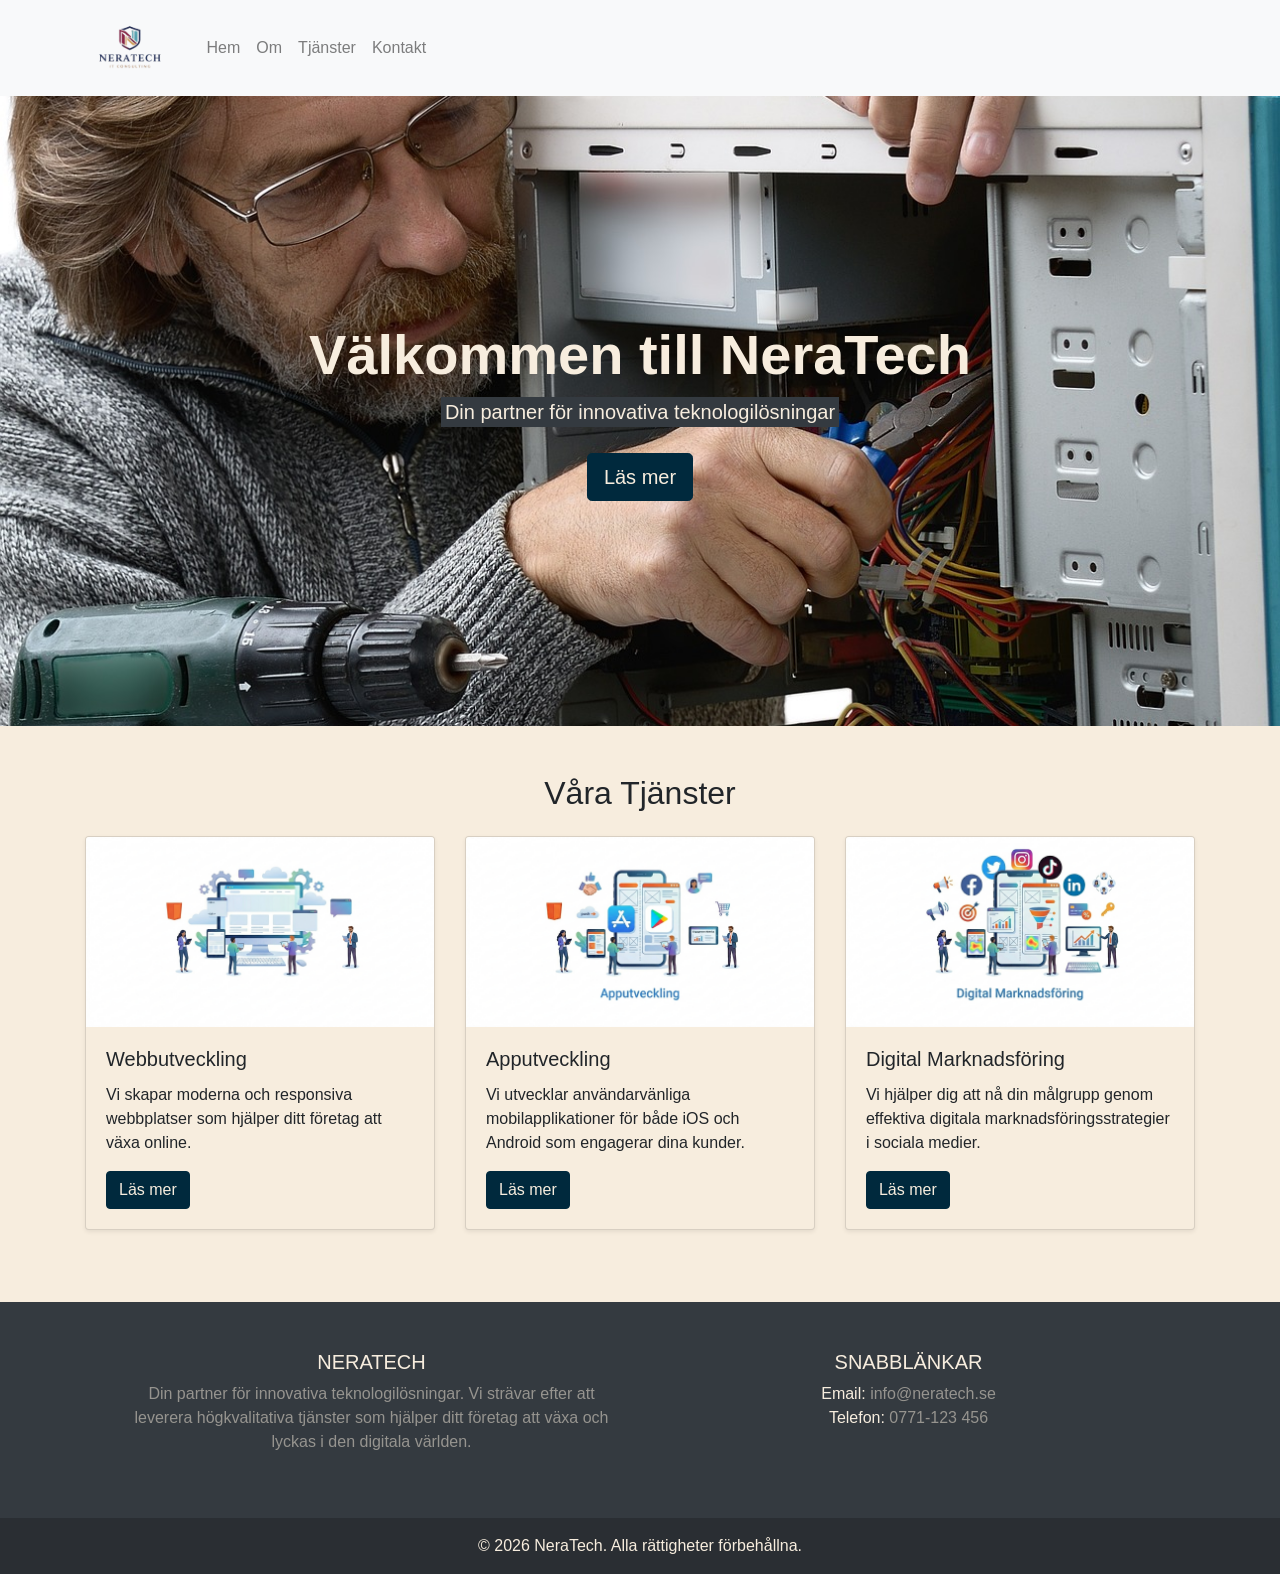
==== commit 153b1c91: "gotte" ====
--- a/index.html
+++ b/index.html
@@ -24,7 +24,7 @@
                 <li class="nav-item"><a class="nav-link" href="index.html">Hem</a></li>
                 <li class="nav-item"><a class="nav-link" href="#">Om</a></li>
                 <li class="nav-item"><a class="nav-link" href="#tjänster">Tjänster</a></li>
-                <li class="nav-item"><a class="nav-link" href="#">Kontakt</a></li>
+                <li class="nav-item"><a class="nav-link" href="kontakt.html">Kontakt</a></li>
             </ul>
         </div>
     </div>
@@ -39,18 +39,11 @@
 <div class="hero-section text-center">
 
     <h1 class=" hero-text display-5 text-white">Välkommen till NeraTech</h1>
-    <p class="lead text-white">Dn partner för innovativa teknologilösningar</p>
+    <p class="lead text-white bg-dark pl-1 pr-1">Din partner för innovativa teknologilösningar</p>
     <a href="index-lasmer.html" class="btn btn-primary btn-lg" style="margin-top: 10px;">Läs mer</a>
 
 </div> 
 
-
-
-
-
-
-
-<!-- Services Section -->
 <!-- Mål -->
 <div id="tjänster">
 </div>
@@ -96,27 +89,28 @@
 
 
 <!-- Footer -->
-<footer class="bg-light text-center text-lg-start">
-    <div class="container p-4">
-        <div class="row">
-            <div class="text-center w-100">
-                <h5 class="text-uppercase">Kontakt</h5>
-                <ul class="list-unstyled mb-0">
-                    <li><a href="#!" class="text-dark">Email: info@neratech.se</a></li>
-                    <li><a href="#!" class="text-dark">Telefon: 0771-123456</a></li>
-                </ul>
-            </div>
-            <div class=" text-center w-50 mx-auto mt-4">
-                <h5 class="text-uppercase">NeraTech</h5>
-                <p>Din partner för innovativa teknologilösningar. Vi strävar efter att leverera högkvalitativa tjänster som hjälper ditt företag att växa och lyckas i den digitala världen.</p>
-            </div>
-            
+<footer class="bg-dark text-white text-center text-lg-start">
+    <div class="container p-5">
+      <div class="row">
+        <div class="col-lg-6 mb-4 mb-md-0">
+          <h5 class="text-uppercase fw-bold">NeraTech</h5>
+          <p class="text-white-50">
+            Din partner för innovativa teknologilösningar. Vi strävar efter att leverera högkvalitativa tjänster som hjälper ditt företag att växa och lyckas i den digitala världen.
+          </p>
         </div>
+        <div class="col-lg-6 text-lg-end">
+          <h5 class="text-uppercase fw-bold">Snabblänkar</h5>
+          <ul class="list-unstyled mb-0">
+            <li>Email: <a href="mailto:info@neratech.se" class="text-white-50 text-decoration-none">info@neratech.se</a></li>
+            <li>Telefon: <a href="tel:0771123456" class="text-white-50 text-decoration-none">0771-123 456</a></li>
+          </ul>
+        </div>
+      </div>
     </div>
-    <div>
-        <p class="text-center p-3 bg-dark text-white mb-0">© 2024 NeraTech. Alla rättigheter förbehållna.</p>
+    <div class="text-center p-3" style="background-color: rgba(0, 0, 0, 0.2);">
+      © 2026 NeraTech. Alla rättigheter förbehållna.
     </div>
-</footer>
+  </footer>
 </body>
 </html>
 
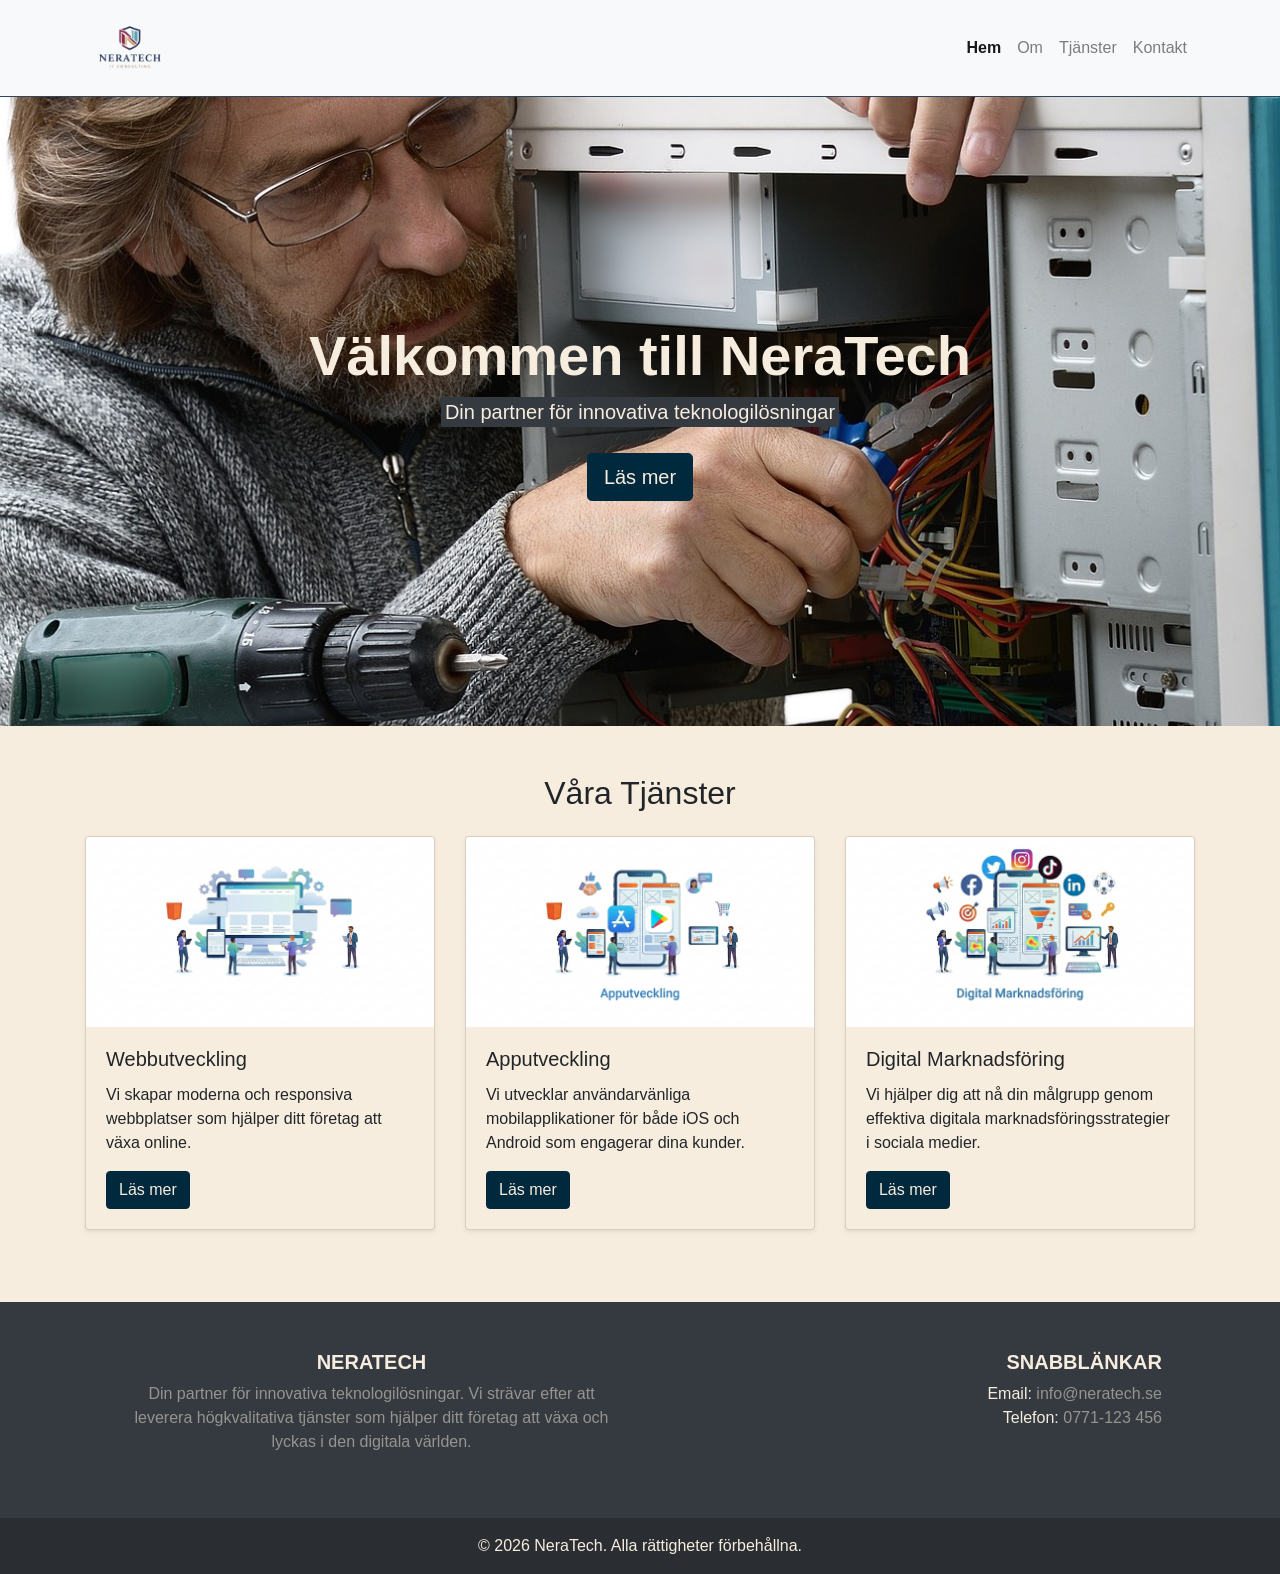
==== commit 3a990e89: "almänt fix-typ klar" ====
--- a/index.html
+++ b/index.html
@@ -6,6 +6,7 @@
     <title>NeraTech </title>
 
     <!-- Bootstrap CSS -->
+      <link href="https://cdn.jsdelivr.net/npm/bootstrap@5.3.0/dist/css/bootstrap.min.css" rel="stylesheet">
     <link href="css/styles.css" rel="stylesheet">
     <link href="css/style2.css" rel="stylesheet">
     <script src="https://cdn.jsdelivr.net/npm/bootstrap@5.3.0/dist/js/bootstrap.bundle.min.js"></script>
@@ -15,14 +16,14 @@
 <!-- Navbar -->
 <nav class="navbar navbar-expand-lg navbar-light bg-light">
     <div class="container">
-        <a class="navbar-brand" href="#"><img src="photos/logo.png" alt="Logo" class="img-fluid" style="max-height: 70px;"></a>
+        <a class="navbar-brand" href="index.html"><img src="photos/logo.png" alt="Logo" class="img-fluid" style="max-height: 70px;"></a>
         <button class="navbar-toggler" type="button" data-bs-toggle="collapse" data-bs-target="#navbarNav">
             <span class="navbar-toggler-icon"></span>
         </button>
         <div class="collapse navbar-collapse" id="navbarNav">
             <ul class="navbar-nav ms-auto">
-                <li class="nav-item"><a class="nav-link" href="index.html">Hem</a></li>
-                <li class="nav-item"><a class="nav-link" href="#">Om</a></li>
+                <li class="nav-item"><a class="nav-link active fw-bold" href="index.html">Hem</a></li>
+                <li class="nav-item"><a class="nav-link" href="om-oss.html">Om</a></li>
                 <li class="nav-item"><a class="nav-link" href="#tjänster">Tjänster</a></li>
                 <li class="nav-item"><a class="nav-link" href="kontakt.html">Kontakt</a></li>
             </ul>
@@ -40,7 +41,7 @@
 
     <h1 class=" hero-text display-5 text-white">Välkommen till NeraTech</h1>
     <p class="lead text-white bg-dark pl-1 pr-1">Din partner för innovativa teknologilösningar</p>
-    <a href="index-lasmer.html" class="btn btn-primary btn-lg" style="margin-top: 10px;">Läs mer</a>
+    <a href="om-oss.html" class="btn btn-primary btn-lg" style="margin-top: 10px;">Läs mer</a>
 
 </div> 
 
--- a/css/styles.css
+++ b/css/styles.css
@@ -10,10 +10,10 @@
   --teal: #20c997;
   --cyan: #17a2b8;
   --white: #F7EDDE;
-  --gray: #6c757d;
+  --gray: #d17d00;
   --gray-dark: #343a40;
   --primary: #00293D;
-  --secondary: #598DB1;
+  --secondary: #ff9500;
   --success: #931621;
   --info: #931621;
   --warning: #931621;
--- a/css/style2.css
+++ b/css/style2.css
@@ -9,6 +9,7 @@
 flex-direction: column; 
 justify-content: center;
 align-items: center;
+ border-top: 1px solid #30465c;
 }
 
 .hero-text{
@@ -16,3 +17,17 @@
 font-size: 3.5rem;
 }
 
+.hero-section2{
+background: url('/photos/kontakt.avif') center/cover no-repeat; 
+height: 70vh; 
+filter: brightness(0.);
+top: 0; 
+left: 0; 
+width: 100%; 
+display: flex; 
+flex-direction: column; 
+justify-content: center;
+align-items: center;
+ border-top: 1px solid #30465c;
+}
+
